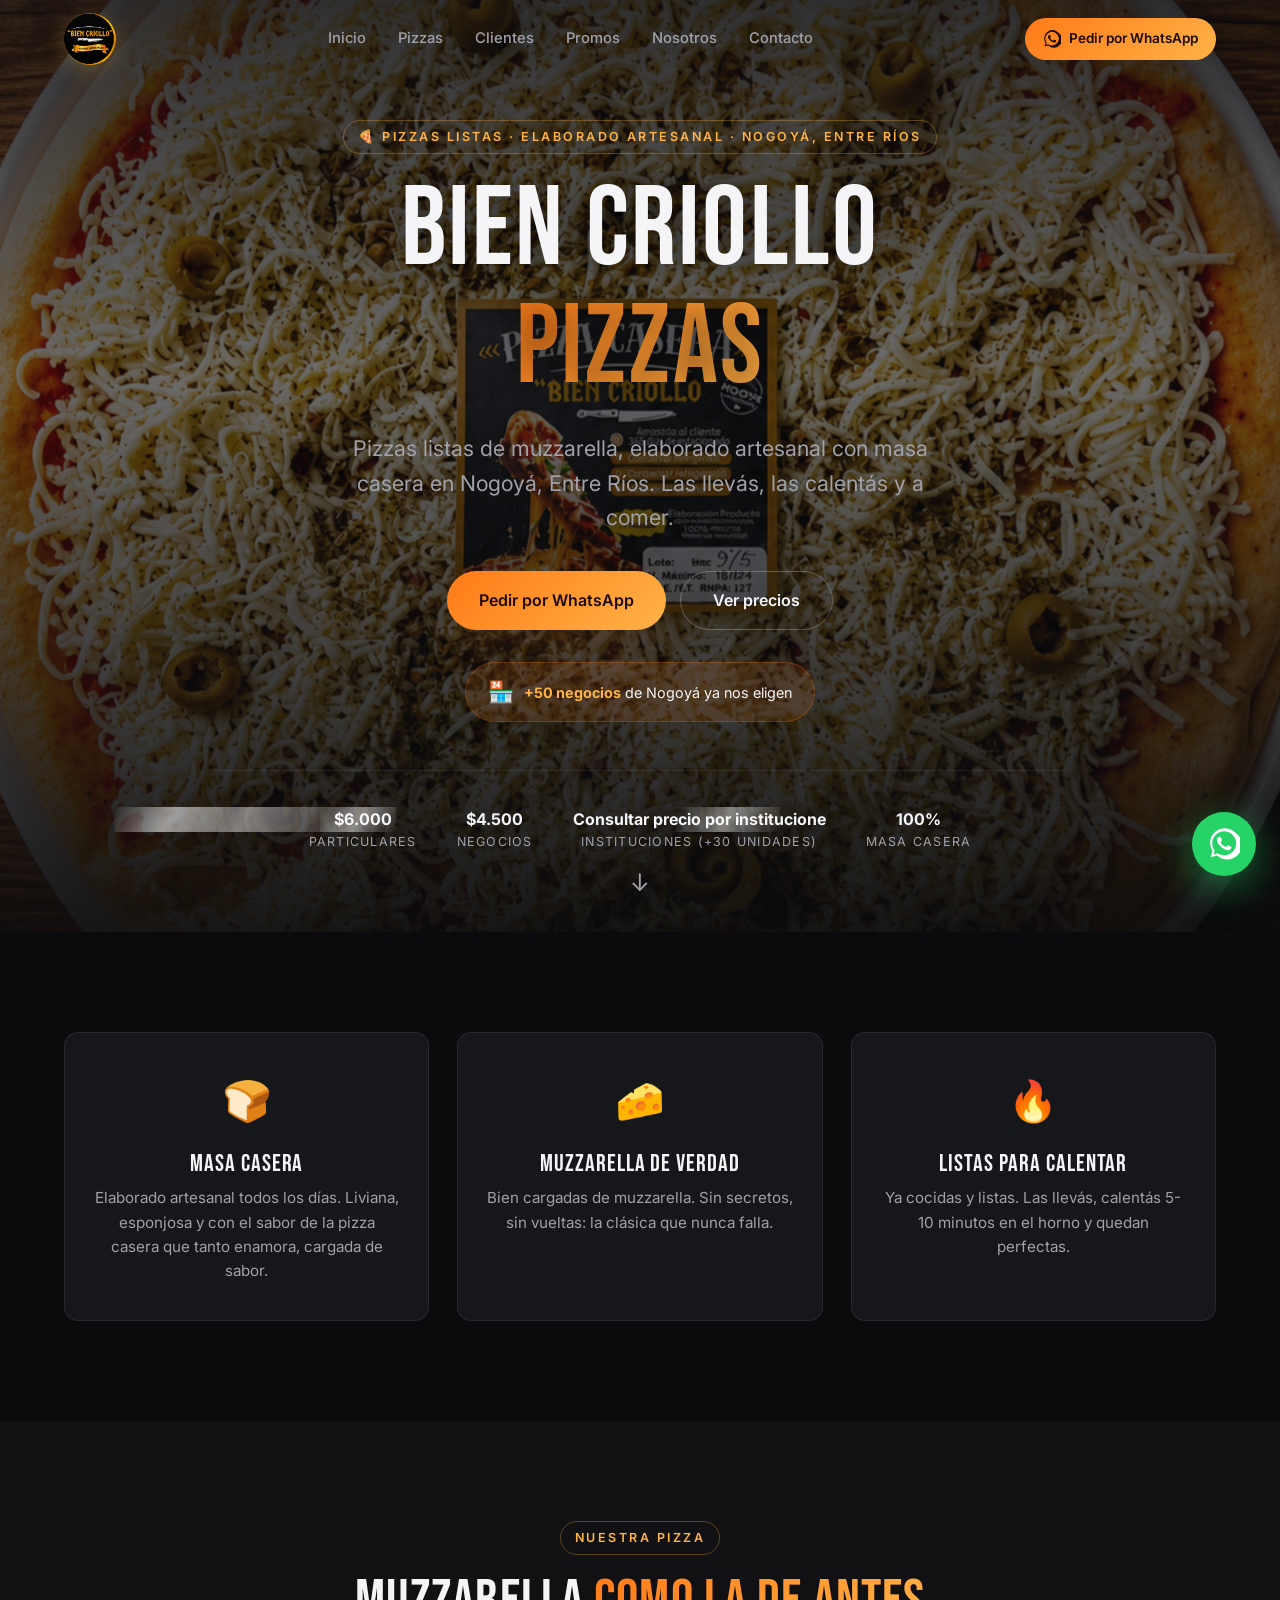
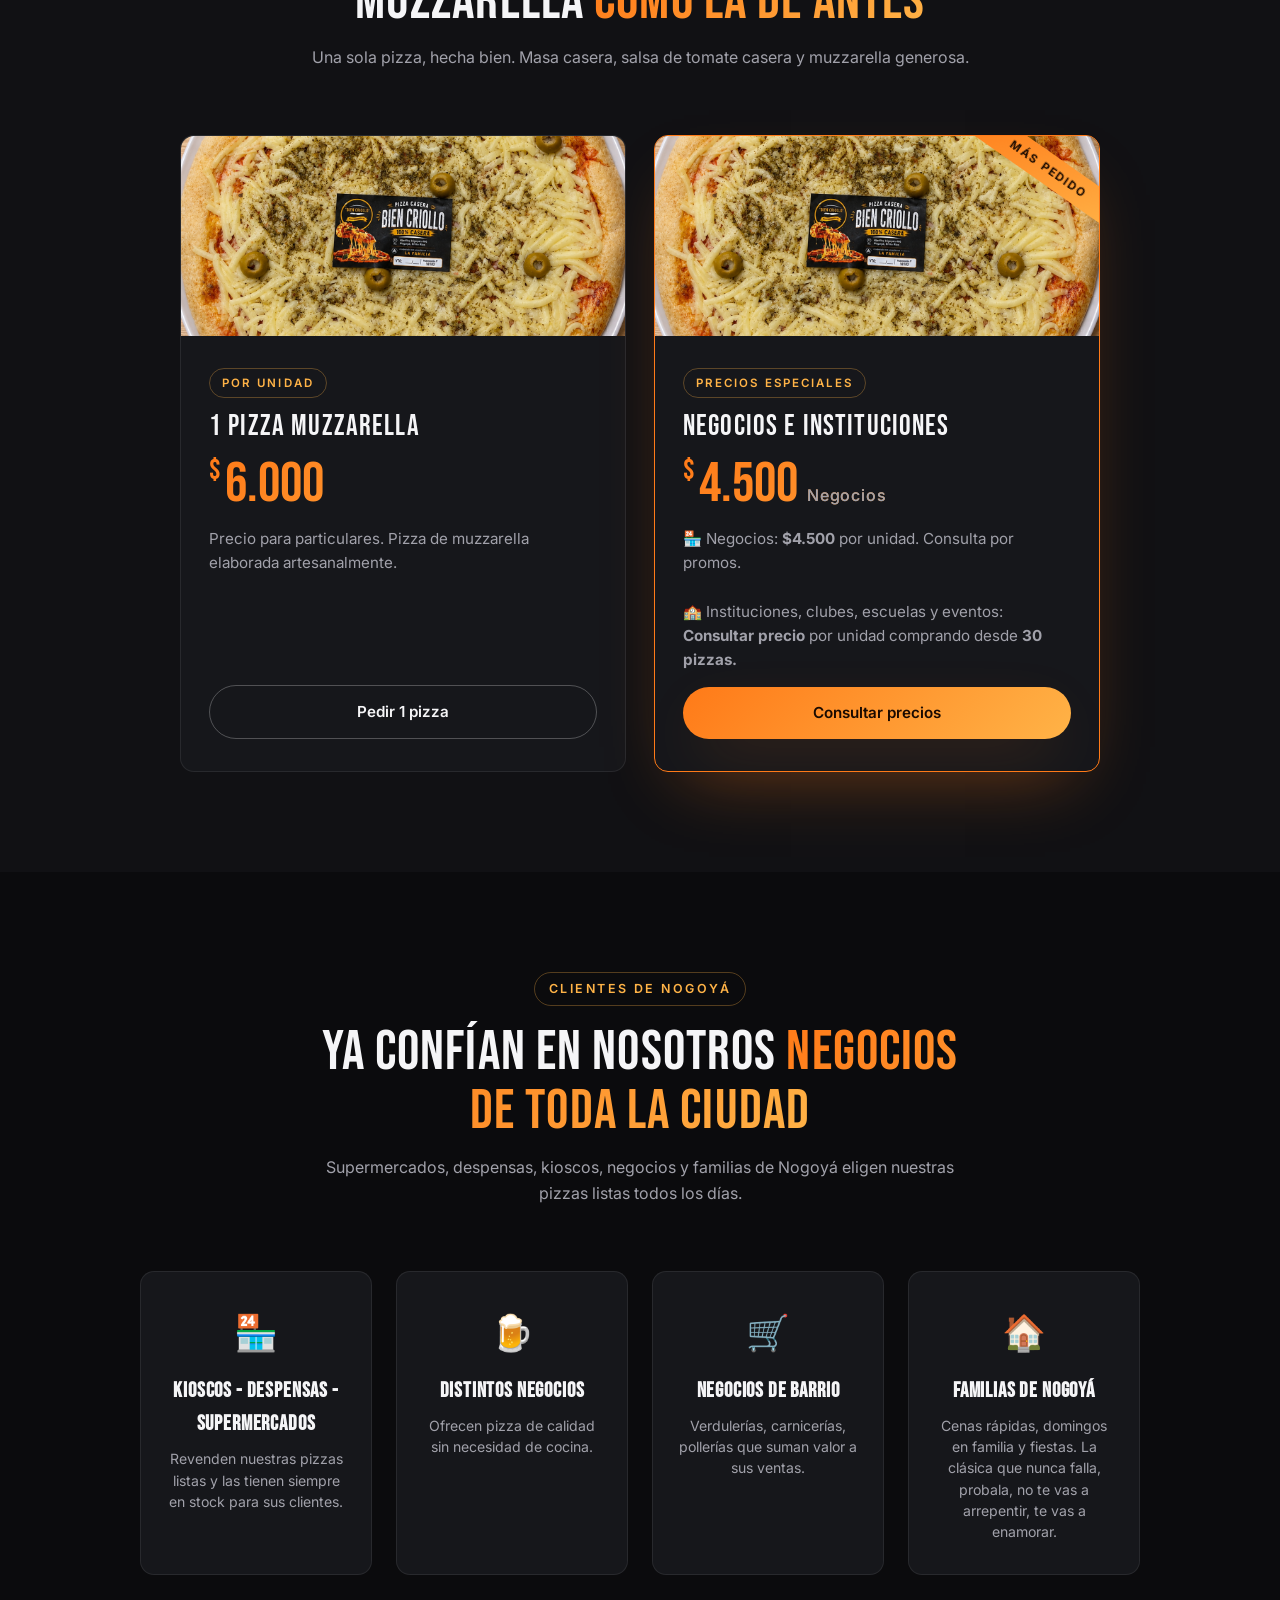
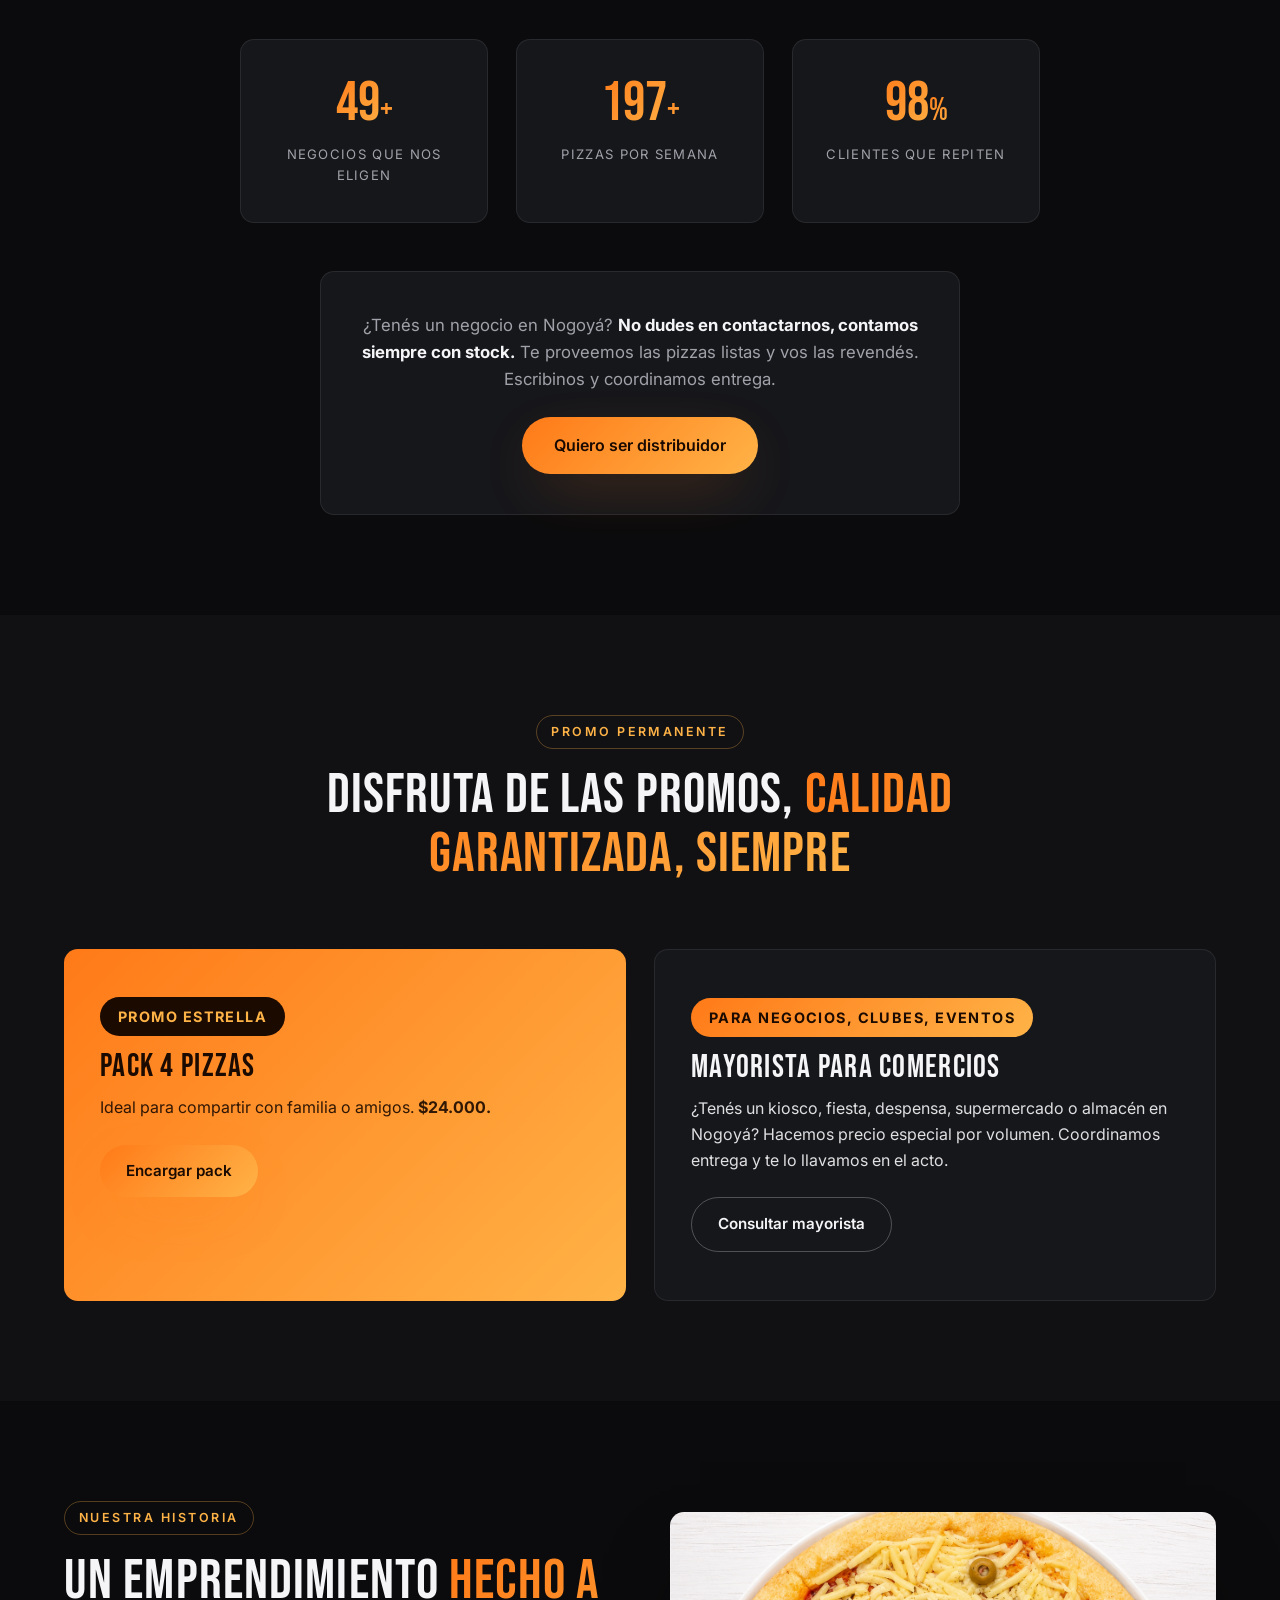
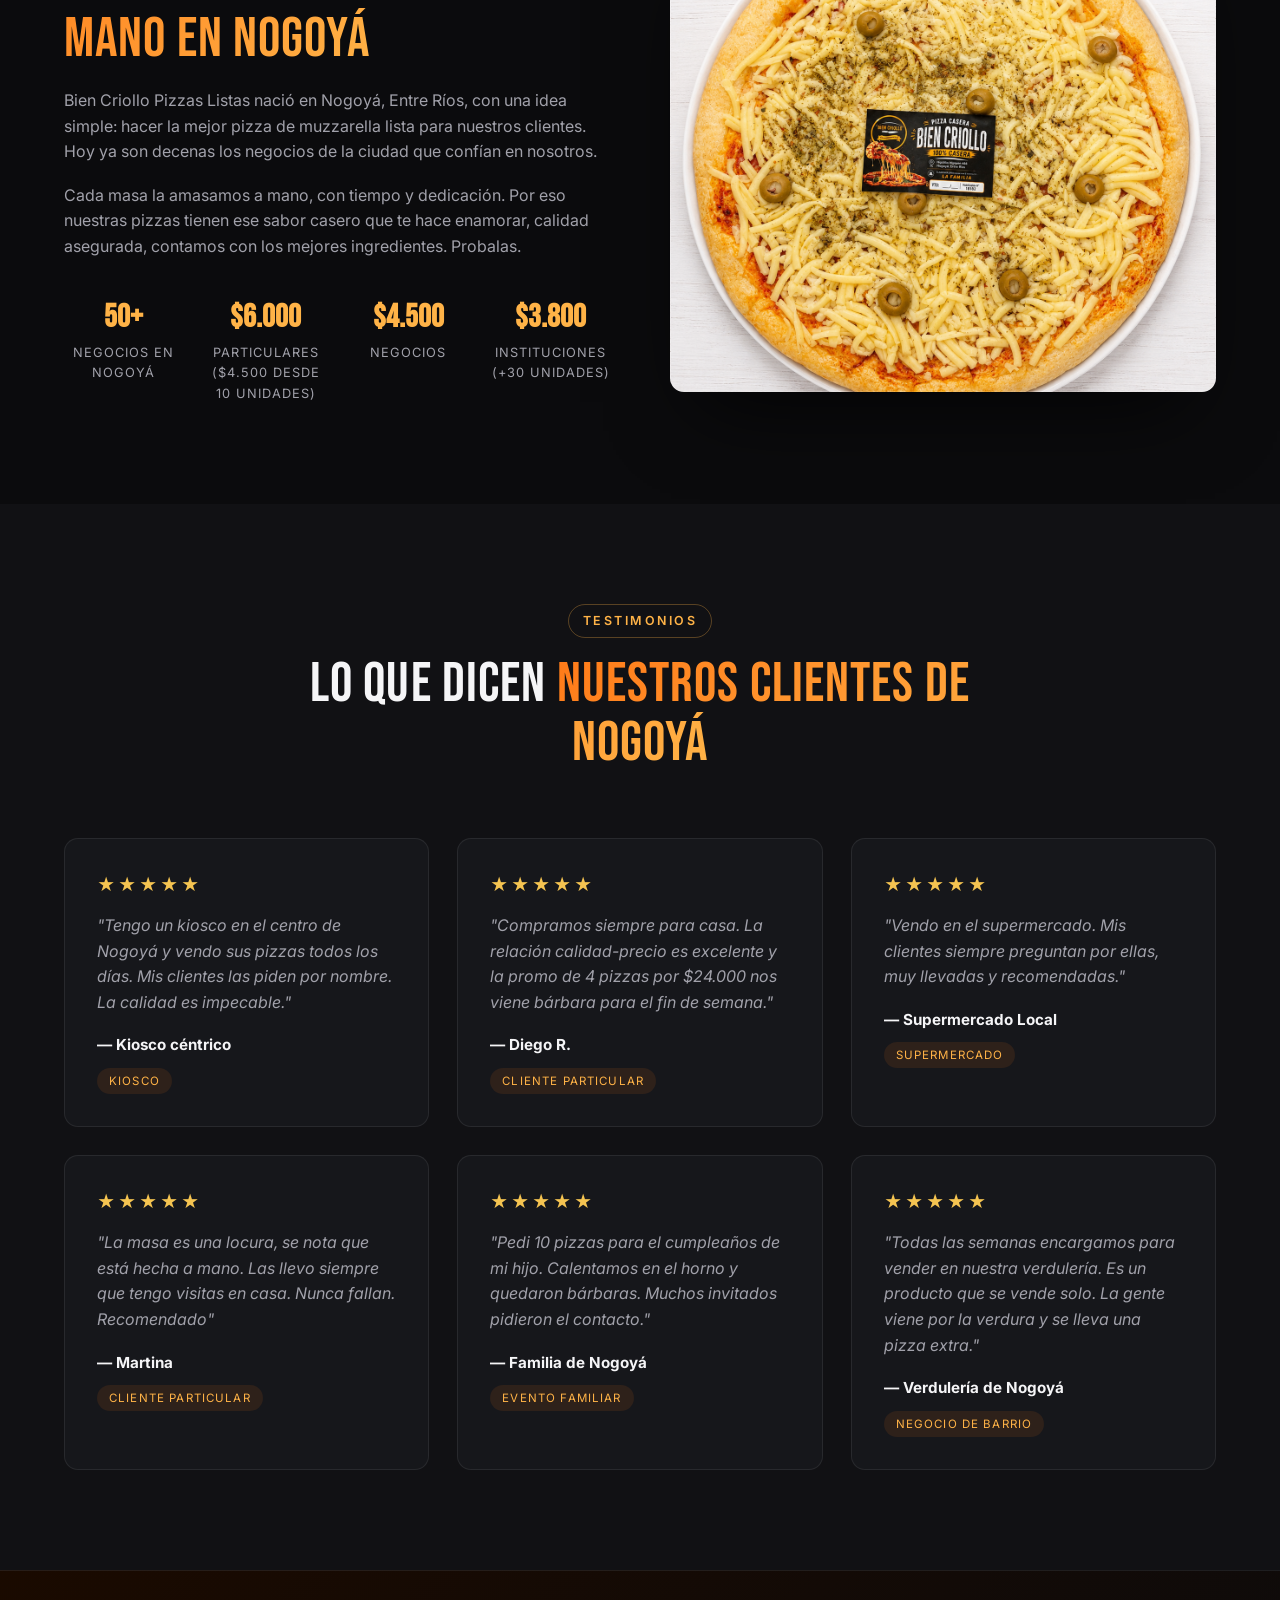
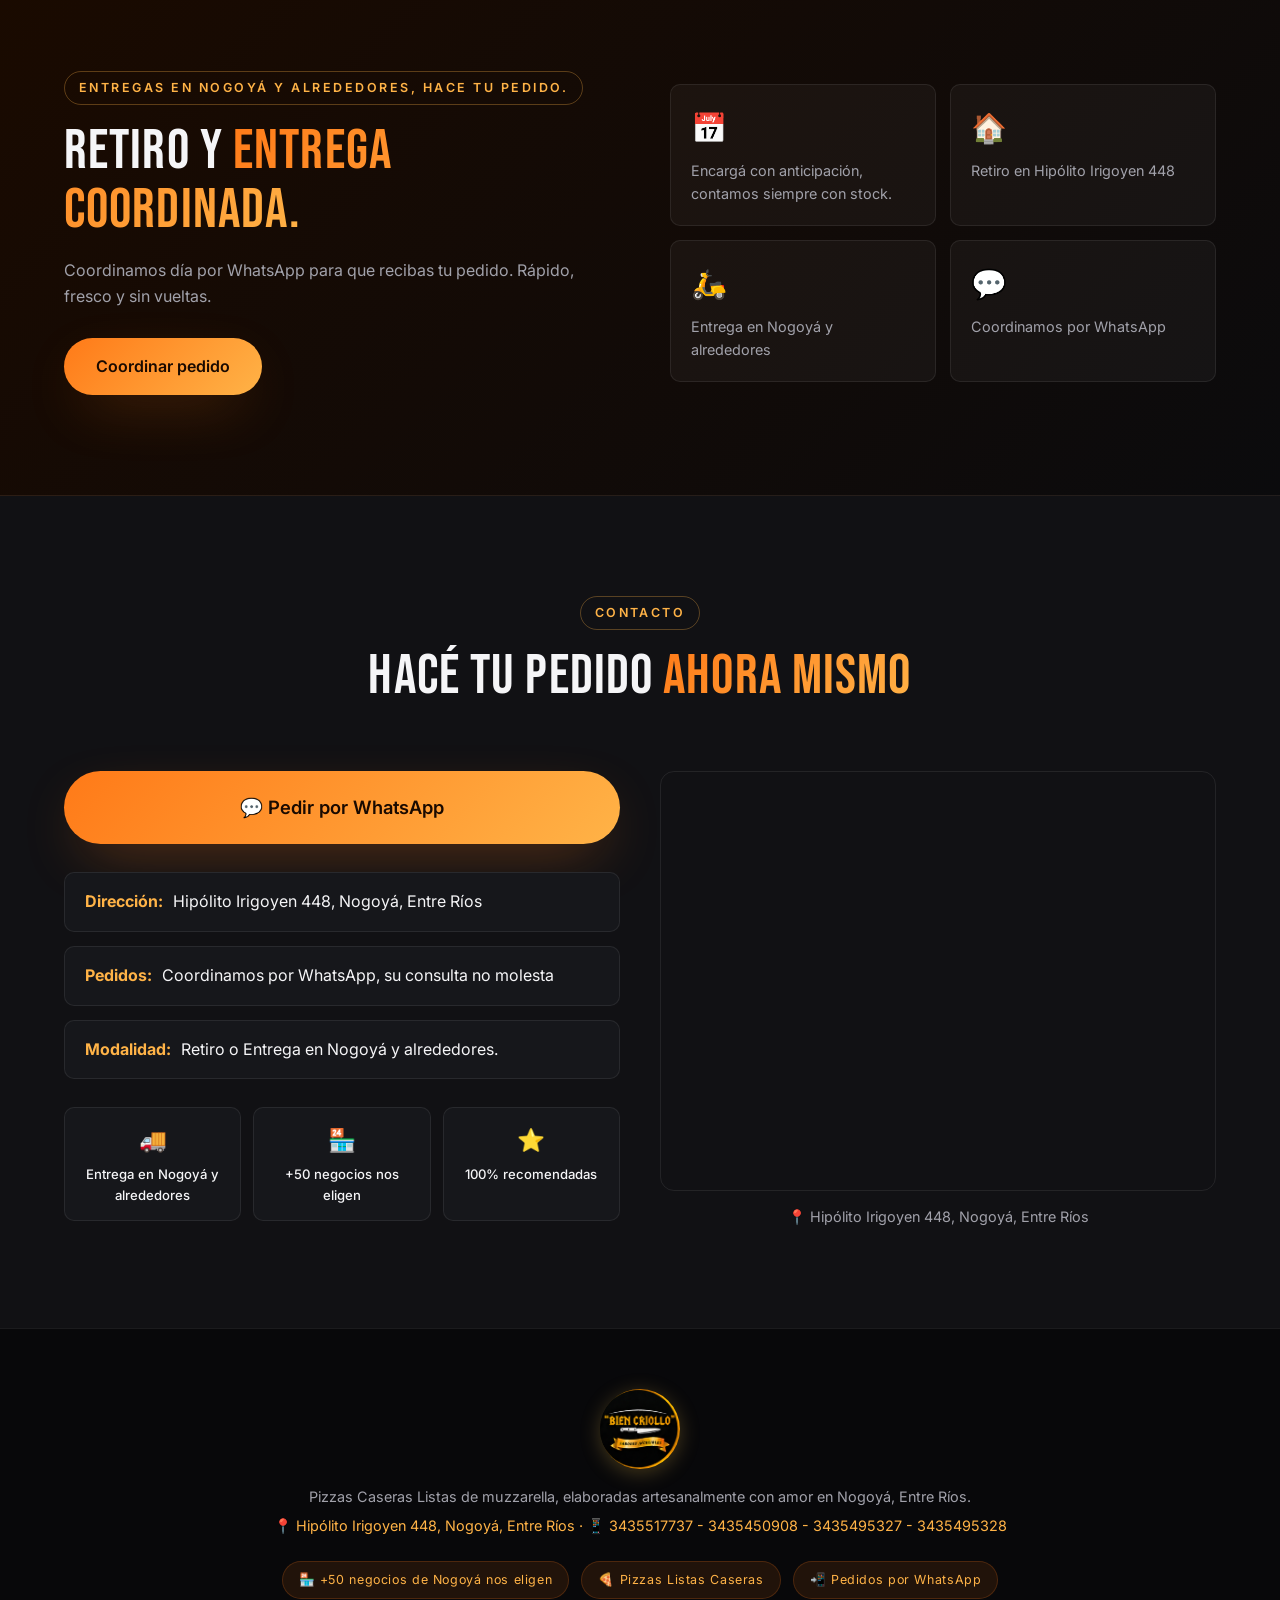
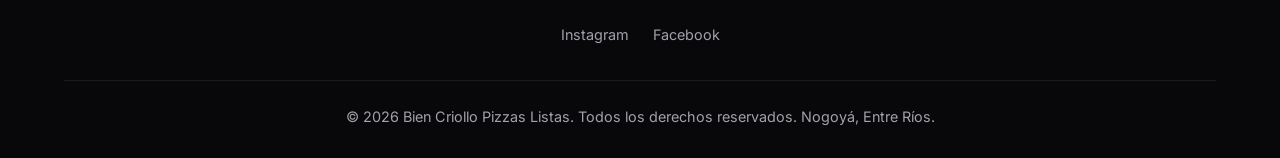
==== index.html @ 93ef0d71 "Update pricing information for institutions" ====
<!DOCTYPE html>
<html lang="es">
<head>
  <meta charset="UTF-8" />
  <meta name="viewport" content="width=device-width, initial-scale=1.0" />
  <title>Bien Criollo Pizzas — Pizzas Listas en Nogoyá, Entre Ríos · $4.500</title>
  <meta name="description" content="Pizzas Listas de muzzarella caseras en Nogoyá, Entre Ríos. $4.500 la unidad o $4.000 c/u desde varias unidades. Ya confían en nosotros decenas de negocios de la ciudad. Pedí por WhatsApp." />
  <meta property="og:title" content="Bien Criollo Pizzas — Pizzas Listas en Nogoyá, Entre Ríos" />
  <meta property="og:description" content="Pizzas Listas de muzzarella en Nogoyá. $4.500 · $4.000 c/u desde varias unidades. Ya eligen nuestros negocios de toda la ciudad." />
  <meta property="og:type" content="website" />
  <meta property="og:image" content="hero.jpg" />
  <link rel="preconnect" href="https://fonts.googleapis.com">
  <link rel="preconnect" href="https://fonts.gstatic.com" crossorigin>
  <link href="https://fonts.googleapis.com/css2?family=Bebas+Neue&family=Inter:wght@300;400;500;600;700;800&display=swap" rel="stylesheet">
  <link rel="stylesheet" href="style.css" />
</head>
<body>

  <!-- HEADER -->
  <header class="header" id="header">
    <div class="container header__inner">
      <a href="#inicio" class="logo">
        <img src="logo.png" alt="Bien Criollo Pizzas" class="logo__img" />
      </a>
      <nav class="nav" id="nav">
        <a href="#inicio">Inicio</a>
        <a href="#pizzas">Pizzas</a>
        <a href="#clientes">Clientes</a>
        <a href="#promos">Promos</a>
        <a href="#nosotros">Nosotros</a>
        <a href="#contacto">Contacto</a>
      </nav>
      <a class="btn btn--primary btn--sm header__cta" href="https://wa.me/5493435517737" target="_blank" rel="noopener">
        <svg viewBox="0 0 24 24" width="18" height="18" fill="currentColor"><path d="M20.5 3.5A11 11 0 0 0 3.4 17.2L2 22l4.9-1.3A11 11 0 1 0 20.5 3.5Zm-8.5 17a9 9 0 0 1-4.6-1.3l-.3-.2-2.9.8.8-2.8-.2-.3A9 9 0 1 1 12 20.5Zm5-6.7c-.3-.1-1.6-.8-1.8-.9s-.4-.1-.6.2-.7.9-.8 1-.3.2-.5.1a7.3 7.3 0 0 1-3.7-3.2c-.3-.5.3-.5.8-1.6a.6.6 0 0 0 0-.5l-.9-2c-.2-.5-.4-.4-.6-.4h-.5a1 1 0 0 0-.7.4 3 3 0 0 0-1 2.3 5.4 5.4 0 0 0 1.1 2.8 12 12 0 0 0 4.6 4 5 5 0 0 0 3.1.7 2.7 2.7 0 0 0 1.8-1.3 2.2 2.2 0 0 0 .2-1.3c-.1-.1-.3-.2-.5-.3Z"/></svg>
        Pedir por WhatsApp
      </a>
      <button class="burger" id="burger" aria-label="Abrir menú">
        <span></span><span></span><span></span>
      </button>
    </div>
  </header>

  <!-- HERO -->
  <section class="hero" id="inicio">
    <div class="hero__bg" style="background-image:url('hero.jpg')"></div>
    <div class="hero__overlay"></div>
    <div class="container hero__content">
      <span class="eyebrow reveal">🍕 Pizzas Listas · Elaborado artesanal · Nogoyá, Entre Ríos</span>
      <h1 class="hero__title reveal">BIEN CRIOLLO<br/><span class="accent">PIZZAS</span></h1>
      <p class="hero__sub reveal">Pizzas listas de muzzarella, elaborado artesanal con masa casera en Nogoyá, Entre Ríos. Las llevás, las calentás y a comer.</p>
      <div class="hero__cta reveal">
        <a class="btn btn--primary btn--lg" href="https://wa.me/5493435517737?text=Hola!%20Quiero%20encargar%20pizzas" target="_blank" rel="noopener">Pedir por WhatsApp</a>
        <a class="btn btn--ghost btn--lg" href="#pizzas">Ver precios</a>
      </div>
      <div class="hero__trust reveal">
        <div class="trust-badge">
          <span class="trust-badge__icon">🏪</span>
          <span><strong>+50 negocios</strong> de Nogoyá ya nos eligen</span>
        </div>
      </div>
      <div class="hero__meta reveal">
        <div><strong>$6.000</strong><span>Particulares</span></div>
        <div><strong>$4.500</strong><span>Negocios</span></div>
        <div><strong>Consultar precio por institucione</strong><span>Instituciones (+30 unidades)</span></div>
        <div><strong>100%</strong><span>Masa Casera</span></div>
      </div>
    </div>
    <a href="#beneficios" class="hero__scroll" aria-label="Scroll">↓</a>
  </section>

  <!-- BENEFICIOS -->
  <section class="section" id="beneficios">
    <div class="container">
      <div class="grid grid--3">
        <div class="card-benefit reveal">
          <div class="icon">🍞</div>
          <h3>Masa CASERA</h3>
          <p>Elaborado artesanal todos los días. Liviana, esponjosa y con el sabor de la pizza casera que tanto enamora, cargada de sabor.</p>
        </div>
        <div class="card-benefit reveal">
          <div class="icon">🧀</div>
          <h3>Muzzarella de Verdad</h3>
          <p>Bien cargadas de muzzarella. Sin secretos, sin vueltas: la clásica que nunca falla.</p>
        </div>
        <div class="card-benefit reveal">
          <div class="icon">🔥</div>
          <h3>Listas para Calentar</h3>
          <p>Ya cocidas y listas. Las llevás, calentás 5-10 minutos en el horno y quedan perfectas.</p>
        </div>
      </div>
    </div>
  </section>

  <!-- MENU / PRECIOS -->
  <section class="section section--alt" id="pizzas">
    <div class="container">
      <header class="section__head reveal">
        <span class="eyebrow">Nuestra pizza</span>
        <h2>Muzzarella <span class="accent">como la de antes</span></h2>
        <p>Una sola pizza, hecha bien. Masa casera, salsa de tomate casera y muzzarella generosa.</p>
      </header>
      <div class="pricing">
        <article class="price-card reveal">
          <div class="price-card__img" style="background-image:url('pizza.png')"></div>
          <div class="price-card__body">
            <span class="price-card__tag">Por unidad</span>
            <h3>1 Pizza Muzzarella</h3>
            <div class="price-card__amount"><span class="currency">$</span>6.000</div>
            <p>Precio para particulares. Pizza de muzzarella elaborada artesanalmente.</p>
            <a class="btn btn--ghost btn--block" href="https://wa.me/5493435517737?text=Hola!%20Quiero%20encargar%201%20pizza%20muzzarella" target="_blank" rel="noopener">Pedir 1 pizza</a>
          </div>
        </article>
        <article class="price-card price-card--featured reveal">
          <div class="price-card__ribbon">MÁS PEDIDO</div>
          <div class="price-card__img" style="background-image:url('pizza.png')"></div>
          <div class="price-card__body">
            <span class="price-card__tag">PRECIOS ESPECIALES</span>

<h3>Negocios e Instituciones</h3>

<div class="price-card__amount">
    <span class="currency">$</span>4.500
    <small>Negocios</small>
   
</div>

<p>
🏪 Negocios: <strong>$4.500</strong> por unidad. Consulta por promos.<br><br>
🏫 Instituciones, clubes, escuelas y eventos:
<strong>Consultar precio</strong> por unidad comprando desde
<strong>30 pizzas.</strong>
</p>

<a class="btn btn--primary btn--block"
href="https://wa.me/5493435517737?text=Hola!%20Quiero%20consultar%20por%20precios%20para%20negocios%20o%20instituciones"
target="_blank">
Consultar precios
</a>
  </section>

  <!-- CLIENTES / NEGOCIOS DE NOGOYÁ -->
  <section class="section" id="clientes">
    <div class="container">
      <header class="section__head reveal">
        <span class="eyebrow">Clientes de Nogoyá</span>
        <h2>Ya confían en nosotros <span class="accent">negocios de toda la ciudad</span></h2>
        <p>Supermercados, despensas, kioscos, negocios y familias de Nogoyá eligen nuestras pizzas listas todos los días.</p>
      </header>
      <div class="clients-grid reveal">
        <div class="client-card">
          <div class="client-card__icon">🏪</div>
          <h4>Kioscos - Despensas - Supermercados</h4>
          <p>Revenden nuestras pizzas listas y las tienen siempre en stock para sus clientes.</p>
        </div>
        <div class="client-card">
          <div class="client-card__icon">🍺</div>
          <h4>Distintos Negocios</h4>
          <p>Ofrecen pizza de calidad sin necesidad de cocina.</p>
        </div>
        <div class="client-card">
          <div class="client-card__icon">🛒</div>
          <h4>Negocios de Barrio</h4>
          <p>Verdulerías, carnicerías, pollerías que suman valor a sus ventas.</p>
        </div>
        <div class="client-card">
          <div class="client-card__icon">🏠</div>
          <h4>Familias de Nogoyá</h4>
          <p>Cenas rápidas, domingos en familia y fiestas. La clásica que nunca falla, probala, no te vas a arrepentir, te vas a enamorar.</p>
        </div>
      </div>
      <div class="clients-counter reveal">
        <div class="counter-item">
          <span class="counter" data-target="50">0</span><span class="counter__suffix">+</span>
          <span class="counter__label">Negocios que nos eligen</span>
        </div>
        <div class="counter-item">
          <span class="counter" data-target="200">0</span><span class="counter__suffix">+</span>
          <span class="counter__label">Pizzas por semana</span>
        </div>
        <div class="counter-item">
          <span class="counter" data-target="100">0</span><span class="counter__suffix">%</span>
          <span class="counter__label">Clientes que repiten</span>
        </div>
      </div>
      <div class="clients-cta reveal">
        <p>¿Tenés un negocio en Nogoyá? <strong>No dudes en contactarnos, contamos siempre con stock.</strong> Te proveemos las pizzas listas y vos las revendés. Escribinos y coordinamos entrega.</p>
        <a class="btn btn--primary btn--lg" href="https://wa.me/5493435517737?text=Hola!%20Tengo%20un%20negocio%20en%20Nogoyá%20y%20quiero%20revender%20sus%20pizzas" target="_blank" rel="noopener">Quiero ser distribuidor</a>
      </div>
    </div>
  </section>

  <!-- PROMOS -->
  <section class="section section--alt" id="promos">
    <div class="container">
      <header class="section__head reveal">
        <span class="eyebrow">Promo permanente</span>
        <h2>Disfruta de las promos, <span class="accent">calidad garantizada, siempre</span></h2>
      </header>
      <div class="grid grid--2">
        <div class="promo reveal">
          <div class="promo__badge">PROMO ESTRELLA</div>
          <h3>Pack 4 Pizzas</h3>
          <p>
          Ideal para compartir con familia o amigos.
          <strong>$24.000.</strong>
          </p>
          <a class="btn btn--primary" href="https://wa.me/5493435517737?text=Hola!%20Quiero%20el%20pack%20de%204%20pizzas" target="_blank" rel="noopener">Encargar pack</a>
        </div>
        <div class="promo promo--dark reveal">
          <div class="promo__badge promo__badge--alt">PARA NEGOCIOS, CLUBES, EVENTOS</div>
          <h3>Mayorista para comercios</h3>
          <p>¿Tenés un kiosco, fiesta, despensa, supermercado o almacén en Nogoyá? Hacemos precio especial por volumen. Coordinamos entrega y te lo llavamos en el acto.</p>
          <a class="btn btn--ghost" href="https://wa.me/5493435517737?text=Hola!%20Tengo%20un%20comercio%20y%20quiero%20precio%20mayorista" target="_blank" rel="noopener">Consultar mayorista</a>
        </div>
      </div>
    </div>
  </section>

  <!-- NOSOTROS -->
  <section class="section" id="nosotros">
    <div class="container nosotros">
      <div class="reveal">
        <span class="eyebrow">Nuestra historia</span>
        <h2>Un emprendimiento <span class="accent">hecho a mano en Nogoyá</span></h2>
        <p>Bien Criollo Pizzas Listas nació en Nogoyá, Entre Ríos, con una idea simple: hacer la mejor pizza de muzzarella lista para nuestros clientes. Hoy ya son decenas los negocios de la ciudad que confían en nosotros.</p>
        <p>Cada masa la amasamos a mano, con tiempo y dedicación. Por eso nuestras pizzas tienen ese sabor casero que te hace enamorar, calidad asegurada, contamos con los mejores ingredientes. Probalas.</p>
        <div class="stats">
          <div>
    <strong>50+</strong>
    <span>Negocios en Nogoyá</span>
</div>

<div>
    <strong>$6.000</strong>
    <span>Particulares ($4.500 desde 10 unidades)</span>
</div>

<div>
    <strong>$4.500</strong>
    <span>Negocios</span>
</div>

<div>
    <strong>$3.800</strong>
    <span>Instituciones (+30 unidades)</span>
</div>
        </div>
      </div>
      <div class="nosotros__img reveal" style="background-image:url('pizza2.png')"></div>
    </div>
  </section>

  <!-- TESTIMONIOS -->
  <section class="section section--alt" id="testimonios">
    <div class="container">
      <header class="section__head reveal">
        <span class="eyebrow">Testimonios</span>
        <h2>Lo que dicen <span class="accent">nuestros clientes de Nogoyá</span></h2>
      </header>
      <div class="grid grid--3">
        <div class="testimonial reveal">
          <div class="stars">★★★★★</div>
          <p>"Tengo un kiosco en el centro de Nogoyá y vendo sus pizzas todos los días. Mis clientes las piden por nombre. La calidad es impecable."</p>
          <strong>— Kiosco céntrico</strong>
          <span class="testimonial__tag">Kiosco</span>
        </div>
        <div class="testimonial reveal">
          <div class="stars">★★★★★</div>
          <p>"Compramos siempre para casa. La relación calidad-precio es excelente y la promo de 4 pizzas por $24.000 nos viene bárbara para el fin de semana."</p>
          <strong>— Diego R.</strong>
          <span class="testimonial__tag">Cliente particular</span>
        </div>
        <div class="testimonial reveal">
          <div class="stars">★★★★★</div>
          <p>"Vendo en el supermercado. Mis clientes siempre preguntan por ellas, muy llevadas y recomendadas."</p>
          <strong>— Supermercado Local</strong>
          <span class="testimonial__tag">Supermercado</span>
        </div>
        <div class="testimonial reveal">
          <div class="stars">★★★★★</div>
          <p>"La masa es una locura, se nota que está hecha a mano. Las llevo siempre que tengo visitas en casa. Nunca fallan. Recomendado"</p>
          <strong>— Martina</strong>
          <span class="testimonial__tag">Cliente particular</span>
        </div>
        <div class="testimonial reveal">
          <div class="stars">★★★★★</div>
          <p>"Pedi 10 pizzas para el cumpleaños de mi hijo. Calentamos en el horno y quedaron bárbaras. Muchos invitados pidieron el contacto."</p>
          <strong>— Familia de Nogoyá</strong>
          <span class="testimonial__tag">Evento familiar</span>
        </div>
        <div class="testimonial reveal">
          <div class="stars">★★★★★</div>
          <p>"Todas las semanas encargamos para vender en nuestra verdulería. Es un producto que se vende solo. La gente viene por la verdura y se lleva una pizza extra."</p>
          <strong>— Verdulería de Nogoyá</strong>
          <span class="testimonial__tag">Negocio de barrio</span>
        </div>
      </div>
    </div>
  </section>

  <!-- ENTREGAS -->
  <section class="delivery">
    <div class="container delivery__inner reveal">
      <div>
        <span class="eyebrow">Entregas en Nogoyá y alrededores, hace tu pedido.</span>
        <h2>Retiro y <span class="accent">entrega coordinada.</span></h2>
        <p>Coordinamos día por WhatsApp para que recibas tu pedido. Rápido, fresco y sin vueltas.</p>
        <a class="btn btn--primary btn--lg" href="https://wa.me/5493435517737?text=Hola!%20Quiero%20coordinar%20un%20pedido%20en%20Nogoyá" target="_blank" rel="noopener">Coordinar pedido</a>
      </div>
      <div class="delivery__features">
        <div><strong>📅</strong><span>Encargá con anticipación, contamos siempre con stock.</span></div>
        <div><strong>🏠</strong><span>Retiro en Hipólito Irigoyen 448</span></div>
        <div><strong>🛵</strong><span>Entrega en Nogoyá y alrededores</span></div>
        <div><strong>💬</strong><span>Coordinamos por WhatsApp</span></div>
      </div>
    </div>
  </section>

  <!-- CONTACTO + MAPA -->
  <section class="section section--alt" id="contacto">
    <div class="container">
      <header class="section__head reveal">
        <span class="eyebrow">Contacto</span>
        <h2>Hacé tu pedido <span class="accent">ahora mismo</span></h2>
      </header>
      <div class="contact">
        <div class="reveal">
          <a class="btn btn--primary btn--xl btn--block" href="https://wa.me/5493435517737" target="_blank" rel="noopener">
            💬 Pedir por WhatsApp
          </a>
          <ul class="contact__list">
            <li><strong>Dirección:</strong> Hipólito Irigoyen 448, Nogoyá, Entre Ríos</li>
            <li><strong>Pedidos:</strong> Coordinamos por WhatsApp, su consulta no molesta</li>
            <li><strong>Modalidad:</strong> Retiro o Entrega en Nogoyá y alrededores.</li>
          </ul>
          <div class="contact__badge-box reveal">
            <div class="mini-badge"><span>🚚</span> Entrega en Nogoyá y alrededores</div>
            <div class="mini-badge"><span>🏪</span> +50 negocios nos eligen</div>
            <div class="mini-badge"><span>⭐</span> 100% recomendadas</div>
          </div>
        </div>
        <div class="reveal">
          <div class="map">
            <iframe
              src="https://www.google.com/maps?q=Hip%C3%B3lito+Irigoyen+448,+Nogoy%C3%A1,+Entre+R%C3%ADos,+Argentina&output=embed"
              width="100%"
              height="100%"
              style="border:0;"
              allowfullscreen=""
              loading="lazy"
              referrerpolicy="no-referrer-when-downgrade"
              title="Ubicación Bien Criollo Pizzas - Hipólito Irigoyen 448, Nogoyá, Entre Ríos"
            ></iframe>
          </div>
          <p class="map__caption">📍 Hipólito Irigoyen 448, Nogoyá, Entre Ríos</p>
        </div>
      </div>
    </div>
  </section>

  <!-- FOOTER -->
  <footer class="footer">
    <div class="container footer__inner">
      <div>
        <div class="logo"><img src="logo.png" alt="Bien Criollo Pizzas" class="logo__img logo__img--lg" /></div>
        <p>Pizzas Caseras Listas de muzzarella, elaboradas artesanalmente con amor en Nogoyá, Entre Ríos.</p>
        <p class="footer__address">📍 Hipólito Irigoyen 448, Nogoyá, Entre Ríos · 📱 3435517737 - 3435450908 - 3435495327 - 3435495328</p>
      </div>
      <div class="footer__badges">
        <span class="footer__badge">🏪 +50 negocios de Nogoyá nos eligen</span>
        <span class="footer__badge">🍕 Pizzas Listas Caseras</span>
        <span class="footer__badge">📲 Pedidos por WhatsApp</span>
      </div>
      <div class="footer__social">
    <a href="https://www.instagram.com/biencriollo_ngy/" target="_blank" rel="noopener" aria-label="Instagram">
        Instagram
    </a>

    <a href="https://www.facebook.com/diego.barreto.1656854" target="_blank" rel="noopener" aria-label="Facebook">
        Facebook
    </a>
</div>
      <p class="footer__copy">© <span id="year"></span> Bien Criollo Pizzas Listas. Todos los derechos reservados. Nogoyá, Entre Ríos.</p>
    </div>
  </footer>

  <!-- WHATSAPP FLOATING -->
  <a class="wa-float" href="https://wa.me/5493435517737" target="_blank" rel="noopener" aria-label="WhatsApp">
    <svg viewBox="0 0 24 24" width="32" height="32" fill="currentColor"><path d="M20.5 3.5A11 11 0 0 0 3.4 17.2L2 22l4.9-1.3A11 11 0 1 0 20.5 3.5Zm-8.5 17a9 9 0 0 1-4.6-1.3l-.3-.2-2.9.8.8-2.8-.2-.3A9 9 0 1 1 12 20.5Zm5-6.7c-.3-.1-1.6-.8-1.8-.9s-.4-.1-.6.2-.7.9-.8 1-.3.2-.5.1a7.3 7.3 0 0 1-3.7-3.2c-.3-.5.3-.5.8-1.6a.6.6 0 0 0 0-.5l-.9-2c-.2-.5-.4-.4-.6-.4h-.5a1 1 0 0 0-.7.4 3 3 0 0 0-1 2.3 5.4 5.4 0 0 0 1.1 2.8 12 12 0 0 0 4.6 4 5 5 0 0 0 3.1.7 2.7 2.7 0 0 0 1.8-1.3 2.2 2.2 0 0 0 .2-1.3c-.1-.1-.3-.2-.5-.3Z"/></svg>
  </a>

  <script src="script.js"></script>
</body>
</html>
---- style.css ----
/* ====== TOKENS ====== */
:root{
  --bg:#0b0b0d;
  --bg-2:#111114;
  --bg-3:#16171b;
  --surface:#1c1d22;
  --border:rgba(255,255,255,.08);
  --text:#f5f5f7;
  --muted:#a1a1aa;
  --primary:#ff7a18;
  --primary-2:#ffb347;
  --gold:#f5c451;
  --gradient:linear-gradient(135deg,#ff7a18 0%,#ffb347 100%);
  --shadow:0 20px 60px -20px rgba(255,122,24,.45);
  --radius:14px;
  --container:1200px;
}
*{box-sizing:border-box;margin:0;padding:0}
html{scroll-behavior:smooth}
body{
  font-family:'Inter',system-ui,sans-serif;
  background:var(--bg);
  color:var(--text);
  line-height:1.6;
  -webkit-font-smoothing:antialiased;
  overflow-x:hidden;
}
img{max-width:100%;display:block}
a{color:inherit;text-decoration:none}

.container{width:100%;max-width:var(--container);margin:0 auto;padding:0 24px}
h1,h2,h3{font-family:'Bebas Neue',sans-serif;font-weight:400;letter-spacing:.02em;line-height:1.05}
h2{font-size:clamp(2rem,5vw,3.5rem)}
h3{font-size:1.5rem;letter-spacing:.04em}
.accent{background:var(--gradient);-webkit-background-clip:text;background-clip:text;color:transparent}
.eyebrow{
  display:inline-block;
  font-size:.78rem;font-weight:600;letter-spacing:.2em;text-transform:uppercase;
  color:var(--primary-2);
  padding:6px 14px;border:1px solid rgba(255,179,71,.3);border-radius:999px;
  margin-bottom:18px;
}

/* ====== BUTTONS ====== */
.btn{
  display:inline-flex;align-items:center;justify-content:center;gap:8px;
  padding:14px 26px;border-radius:999px;font-weight:600;font-size:.95rem;
  transition:transform .25s ease,box-shadow .25s ease,background .25s;
  cursor:pointer;border:none;white-space:nowrap;
}
.btn--primary{background:var(--gradient);color:#1a0a00;box-shadow:var(--shadow)}
.btn--primary:hover{transform:translateY(-2px);box-shadow:0 25px 70px -15px rgba(255,122,24,.7)}
.btn--ghost{background:transparent;color:var(--text);border:1.5px solid rgba(255,255,255,.25)}
.btn--ghost:hover{background:rgba(255,255,255,.08);border-color:var(--primary-2)}
.btn--sm{padding:10px 18px;font-size:.85rem}
.btn--lg{padding:16px 32px;font-size:1rem}
.btn--xl{padding:22px 36px;font-size:1.15rem}
.btn--block{width:100%}

/* ====== HEADER ====== */
.header{
  position:fixed;top:0;left:0;right:0;z-index:50;
  transition:background .3s,backdrop-filter .3s,border-color .3s;
  border-bottom:1px solid transparent;
}
.header.scrolled{
  background:rgba(11,11,13,.85);
  backdrop-filter:blur(14px);
  border-bottom-color:var(--border);
}
.header__inner{display:flex;align-items:center;justify-content:space-between;height:78px;gap:24px}
.logo{display:flex;align-items:center;gap:10px;font-family:'Bebas Neue',sans-serif;font-size:1.4rem;letter-spacing:.06em}
.logo__mark{font-size:1.6rem}
.logo__text{display:flex;flex-direction:column;line-height:1}
.logo__text small{font-size:.55rem;letter-spacing:.4em;color:var(--primary-2);margin-top:2px}
.nav{display:flex;gap:32px}
.nav a{font-size:.92rem;color:var(--muted);font-weight:500;transition:color .2s;position:relative}
.nav a:hover{color:var(--text)}
.nav a::after{content:"";position:absolute;left:0;bottom:-6px;width:0;height:2px;background:var(--gradient);transition:width .25s}
.nav a:hover::after{width:100%}
.burger{display:none;background:none;border:none;cursor:pointer;flex-direction:column;gap:5px;padding:8px}
.burger span{width:24px;height:2px;background:var(--text);transition:.3s;border-radius:2px}
.burger.open span:nth-child(1){transform:translateY(7px) rotate(45deg)}
.burger.open span:nth-child(2){opacity:0}
.burger.open span:nth-child(3){transform:translateY(-7px) rotate(-45deg)}

/* ====== HERO ====== */
.hero{position:relative;min-height:100vh;display:flex;align-items:center;overflow:hidden}
.hero__bg{
    position:absolute;
    inset:0;

    background-size:cover;
    background-position:center;

    transform:translateY(0) scale(1.12);

    will-change:transform;

    transition:transform .08s linear;

    animation:zoom 18s ease-in-out infinite alternate;
}
@keyframes zoom{to{transform:scale(1.2)}}
.hero__title{

    animation:heroTitle .9s ease forwards;

}

@keyframes heroTitle{

    from{

        opacity:0;

        transform:translateY(35px);

    }

    to{

        opacity:1;

        transform:translateY(0);

    }

}
.hero__overlay{position:absolute;inset:0;background:linear-gradient(180deg,rgba(11,11,13,.85) 0%,rgba(11,11,13,.6) 40%,rgba(11,11,13,.95) 100%)}
.hero__content{position:relative;z-index:2;padding:120px 24px 80px;text-align:center;max-width:900px}
.hero__title{font-size:clamp(3.5rem,10vw,7rem);margin-bottom:24px;text-shadow:0 4px 30px rgba(0,0,0,.5)}
.hero__sub{font-size:clamp(1.05rem,2vw,1.35rem);color:var(--muted);max-width:620px;margin:0 auto 36px}
.hero__cta{display:flex;gap:14px;justify-content:center;flex-wrap:wrap;margin-bottom:32px}
.hero__trust{margin-bottom:48px}
.hero__meta{display:flex;gap:40px;justify-content:center;flex-wrap:wrap;padding-top:36px;border-top:1px solid var(--border)}
.hero__meta div{display:flex;flex-direction:column}
.hero__meta strong{

    position:relative;

}

.hero__meta strong::after{

    content:"";

    position:absolute;

    inset:0;

    background:linear-gradient(
        120deg,
        transparent,
        rgba(255,255,255,.45),
        transparent
    );

    transform:translateX(-180%);

    animation:shine 5s infinite;

}

@keyframes shine{

    100%{

        transform:translateX(180%);

    }

}
.hero__meta span{font-size:.78rem;color:var(--muted);letter-spacing:.1em;text-transform:uppercase}
.hero__scroll{position:absolute;bottom:30px;left:50%;transform:translateX(-50%);z-index:2;font-size:1.5rem;color:var(--muted);animation:bounce 2s infinite}
@keyframes bounce{0%,100%{transform:translate(-50%,0)}50%{transform:translate(-50%,10px)}}

/* Trust badge hero */
.trust-badge{
  display:inline-flex;align-items:center;gap:10px;
  background:rgba(255,122,24,.12);border:1px solid rgba(255,122,24,.25);
  padding:12px 22px;border-radius:999px;
  font-size:.9rem;color:var(--text);
}
.trust-badge__icon{font-size:1.3rem}
.trust-badge strong{color:var(--primary-2)}

/* ====== SECTIONS ====== */
.section{padding:100px 0;position:relative}
.section--alt{background:var(--bg-2)}
.section__head{text-align:center;max-width:680px;margin:0 auto 64px}
.section__head p{color:var(--muted);margin-top:14px}

.grid{display:grid;gap:28px}
.grid--2{grid-template-columns:repeat(2,1fr)}
.grid--3{grid-template-columns:repeat(3,1fr)}
.grid--4{grid-template-columns:repeat(4,1fr)}

/* ====== BENEFITS ====== */
.card-benefit{
  background:var(--bg-3);border:1px solid var(--border);border-radius:var(--radius);
  padding:36px 28px;text-align:center;transition:transform .3s,border-color .3s,background .3s;
}
.card-benefit:hover{transform:translateY(-6px);border-color:rgba(255,122,24,.4);background:var(--surface)}
.card-benefit .icon{font-size:2.5rem;margin-bottom:18px;display:inline-block}
.card-benefit h3{margin-bottom:10px}
.card-benefit p{color:var(--muted);font-size:.95rem}

/* ====== PIZZAS ====== */
.card-pizza{
  background:var(--bg-3);border:1px solid var(--border);border-radius:var(--radius);
  overflow:hidden;transition:transform .35s,border-color .3s,box-shadow .3s;
  display:flex;flex-direction:column;
}
.card-pizza:hover{transform:translateY(-8px);border-color:rgba(255,122,24,.5);box-shadow:0 30px 60px -30px rgba(0,0,0,.8)}
.card-pizza__img{height:220px;background-size:cover;background-position:center;transition:transform .6s}
.card-pizza:hover .card-pizza__img{transform:scale(1.08)}
.card-pizza__body{padding:22px;display:flex;flex-direction:column;gap:14px;flex:1}
.card-pizza__head{display:flex;justify-content:space-between;align-items:baseline;gap:10px}
.card-pizza__head h3{font-size:1.5rem}
.price{font-family:'Bebas Neue',sans-serif;font-size:1.4rem;color:var(--primary-2)}
.card-pizza__body p{color:var(--muted);font-size:.9rem;flex:1}

/* ====== PROMOS ====== */
.promo{
  position:relative;border-radius:var(--radius);padding:48px 36px;
  background:var(--gradient);color:#1a0a00;overflow:hidden;
  transition:transform .3s;
}
.promo:hover{transform:translateY(-4px)}
.promo--dark{background:var(--bg-3);color:var(--text);border:1px solid var(--border)}
.promo h3{font-size:2rem;margin:14px 0 12px}
.promo p{margin-bottom:24px;opacity:.9}
.promo__badge{
  display:inline-block;background:#1a0a00;color:var(--primary-2);
  padding:8px 18px;border-radius:999px;font-weight:700;font-size:.9rem;letter-spacing:.1em;
}
.promo__badge--alt{background:var(--gradient);color:#1a0a00}

/* ====== NOSOTROS ====== */
.nosotros{display:grid;grid-template-columns:1fr 1fr;gap:60px;align-items:center}
.nosotros p{color:var(--muted);margin-top:18px}
.nosotros__img{
  height:480px;border-radius:var(--radius);background-size:cover;background-position:center;
  border:1px solid var(--border);
  box-shadow:0 40px 80px -30px rgba(0,0,0,.8);
}
.stats{
    display:grid;
    grid-template-columns:repeat(4,1fr);
    gap:24px;
    margin-top:32px;
}

.stats div{
    display:flex;
    flex-direction:column;
    align-items:center;
    text-align:center;
}

.stats strong{
    font-family:'Bebas Neue',sans-serif;
    font-size:2rem;
    color:var(--primary-2);
}

.stats span{
    font-size:.8rem;
    color:var(--muted);
    letter-spacing:.08em;
    text-transform:uppercase;
}

@media (max-width:768px){
    .stats{
        grid-template-columns:repeat(2,1fr);
    }
}

/* ====== TESTIMONIALS ====== */
.testimonial{
  background:var(--bg-3);border:1px solid var(--border);
  border-radius:var(--radius);padding:32px;
  transition:transform .3s,border-color .3s;
}
.testimonial:hover{transform:translateY(-4px);border-color:rgba(255,179,71,.4)}
.stars{color:var(--gold);font-size:1.1rem;letter-spacing:3px;margin-bottom:14px}
.testimonial p{color:var(--muted);font-style:italic;margin-bottom:18px}
.testimonial strong{color:var(--text);font-size:.95rem;display:block}
.testimonial__tag{
  display:inline-block;margin-top:10px;
  font-size:.72rem;letter-spacing:.1em;text-transform:uppercase;
  color:var(--primary-2);background:rgba(255,122,24,.1);
  padding:4px 12px;border-radius:999px;
}

/* ====== CLIENTES / NEGOCIOS ====== */
.clients-grid{
  display:grid;grid-template-columns:repeat(4,1fr);gap:24px;
  max-width:1000px;margin:0 auto 64px;
}
.client-card{
  background:var(--bg-3);border:1px solid var(--border);border-radius:var(--radius);
  padding:32px 24px;text-align:center;transition:transform .3s,border-color .3s;
}
.client-card:hover{transform:translateY(-6px);border-color:rgba(255,122,24,.4)}
.client-card__icon{font-size:2.2rem;margin-bottom:14px;display:block}
.client-card h4{font-family:'Bebas Neue',sans-serif;font-size:1.3rem;letter-spacing:.04em;margin-bottom:8px}
.client-card p{color:var(--muted);font-size:.88rem;line-height:1.5}

.clients-counter{
  display:grid;grid-template-columns:repeat(3,1fr);gap:28px;
  max-width:800px;margin:0 auto 48px;text-align:center;
}
.counter-item{
  background:var(--bg-3);border:1px solid var(--border);border-radius:var(--radius);
  padding:36px 24px;
}
.counter{
  font-family:'Bebas Neue',sans-serif;font-size:3.5rem;
  background:var(--gradient);-webkit-background-clip:text;background-clip:text;color:transparent;
  line-height:1;
}
.counter__suffix{
  font-family:'Bebas Neue',sans-serif;font-size:2rem;
  background:var(--gradient);-webkit-background-clip:text;background-clip:text;color:transparent;
}
.counter__label{
  display:block;margin-top:8px;
  font-size:.82rem;color:var(--muted);letter-spacing:.1em;text-transform:uppercase;
}

.clients-cta{
  text-align:center;max-width:640px;margin:0 auto;
  background:var(--bg-3);border:1px solid var(--border);border-radius:var(--radius);
  padding:40px 36px;
}
.clients-cta p{color:var(--muted);margin-bottom:24px;font-size:1.05rem}
.clients-cta p strong{color:var(--text)}

/* ====== DELIVERY ====== */
.delivery{padding:100px 0;background:linear-gradient(135deg,#1a0a00 0%,#0b0b0d 100%);border-top:1px solid var(--border);border-bottom:1px solid var(--border)}
.delivery__inner{display:grid;grid-template-columns:1fr 1fr;gap:60px;align-items:center}
.delivery p{color:var(--muted);margin:18px 0 28px}
.delivery__zones{display:grid;grid-template-columns:repeat(2,1fr);gap:12px}
.delivery__zones span{
  background:rgba(255,255,255,.04);border:1px solid var(--border);
  padding:16px 20px;border-radius:10px;font-weight:500;text-align:center;
  transition:.25s;
}
.delivery__zones span:hover{background:rgba(255,122,24,.1);border-color:var(--primary)}

/* ====== CONTACT ====== */
.contact{display:grid;grid-template-columns:1fr 1fr;gap:40px;align-items:start}
.contact__list{list-style:none;margin-top:28px;display:flex;flex-direction:column;gap:14px}
.contact__list li{padding:16px 20px;background:var(--bg-3);border:1px solid var(--border);border-radius:10px}
.contact__list strong{color:var(--primary-2);margin-right:6px}
.map{height:420px;border-radius:var(--radius);overflow:hidden;border:1px solid var(--border)}
.map iframe{width:100%;height:100%;border:0;filter:invert(.9) hue-rotate(180deg) saturate(.6)}
.map__caption{text-align:center;color:var(--muted);margin-top:14px;font-size:.9rem}

.contact__badge-box{
  display:grid;grid-template-columns:repeat(3,1fr);gap:12px;margin-top:28px;
}
.mini-badge{
  background:var(--bg-3);border:1px solid var(--border);border-radius:10px;
  padding:14px 10px;text-align:center;font-size:.82rem;font-weight:500;
  display:flex;flex-direction:column;align-items:center;gap:6px;
  transition:border-color .25s;
}
.mini-badge:hover{border-color:var(--primary)}
.mini-badge span{font-size:1.4rem}

/* ====== FOOTER ====== */
.footer{padding:60px 0 30px;background:#08080a;border-top:1px solid var(--border)}
.footer__inner{display:flex;flex-direction:column;align-items:center;text-align:center;gap:24px}
.footer p{color:var(--muted);font-size:.9rem;margin-top:10px}
.footer__social{display:flex;gap:24px}
.footer__social a{color:var(--muted);font-size:.9rem;transition:color .2s}
.footer__social a:hover{color:var(--primary-2)}
.footer__copy{font-size:.8rem;color:#555;margin-top:20px;padding-top:24px;border-top:1px solid var(--border);width:100%}

.footer__address{
  color:var(--primary-2)!important;font-size:.9rem!important;margin-top:6px!important;
}
.footer__badges{
  display:flex;gap:12px;flex-wrap:wrap;justify-content:center;
}
.footer__badge{
  background:rgba(255,122,24,.1);border:1px solid rgba(255,122,24,.2);
  padding:8px 16px;border-radius:999px;font-size:.78rem;letter-spacing:.05em;
  color:var(--primary-2);
}

/* ====== WA FLOATING ====== */
.wa-float{
  position:fixed;bottom:24px;right:24px;z-index:100;
  width:64px;height:64px;border-radius:50%;
  background:#25d366;color:#fff;
  display:flex;align-items:center;justify-content:center;
  box-shadow:0 10px 40px rgba(37,211,102,.5);
  animation:pulse 2s infinite;
  transition:transform .25s;
}
.wa-float:hover{transform:scale(1.1)}
@keyframes pulse{
  0%{box-shadow:0 0 0 0 rgba(37,211,102,.6),0 10px 40px rgba(37,211,102,.5)}
  70%{box-shadow:0 0 0 20px rgba(37,211,102,0),0 10px 40px rgba(37,211,102,.5)}
  100%{box-shadow:0 0 0 0 rgba(37,211,102,0),0 10px 40px rgba(37,211,102,.5)}
}

/* ====== REVEAL ANIMATIONS ====== */
.reveal{opacity:0;transform:translateY(30px);transition:opacity .8s ease,transform .8s ease}
.reveal.in{opacity:1;transform:translateY(0)}

/* ====== RESPONSIVE ====== */
@media (max-width:960px){
  .grid--4{grid-template-columns:repeat(2,1fr)}
  .grid--3{grid-template-columns:1fr 1fr}
  .nosotros,.delivery__inner,.contact{grid-template-columns:1fr;gap:36px}
  .nosotros__img{height:340px}
  .section{padding:70px 0}
  .clients-grid{grid-template-columns:repeat(2,1fr)}
  .clients-counter{grid-template-columns:1fr}
  .contact__badge-box{grid-template-columns:1fr}
}
@media (max-width:680px){
  .nav{
    position:fixed;top:78px;left:0;right:0;
    background:rgba(11,11,13,.98);backdrop-filter:blur(14px);
    flex-direction:column;gap:0;padding:20px 0;
    border-bottom:1px solid var(--border);
    transform:translateY(-120%);transition:transform .35s ease;
  }
  .nav.open{transform:translateY(0)}
  .nav a{padding:16px 24px;width:100%;text-align:center}
  .burger{display:flex}
  .header__cta{display:none}
  .grid--4,.grid--3,.grid--2{grid-template-columns:1fr}
  .hero__meta{gap:24px}
  .hero__meta strong{font-size:1.5rem}
  .wa-float{width:56px;height:56px;bottom:18px;right:18px}
  .wa-float svg{width:26px;height:26px}
  .clients-grid{grid-template-columns:1fr}
  .counter{font-size:2.5rem}
  .counter__suffix{font-size:1.5rem}
  .footer__badges{flex-direction:column;align-items:center}
}

/* ====== LOGO OFICIAL ====== */
.logo__img{height:52px;width:52px;border-radius:50%;object-fit:cover;display:block;box-shadow:0 4px 20px rgba(245,196,81,.25)}
.logo__img--lg{height:80px;width:80px;margin:0 auto 6px}
@media (max-width:680px){ .logo__img{height:44px;width:44px} }

/* ====== PRICING (single product, dos tiers) ====== */
.pricing{display:grid;grid-template-columns:repeat(2,1fr);gap:28px;max-width:920px;margin:0 auto}
.price-card{
  position:relative;background:var(--bg-3);border:1px solid var(--border);
  border-radius:var(--radius);overflow:hidden;
  transition:transform .35s,border-color .3s,box-shadow .3s;
  display:flex;flex-direction:column;
}
.price-card:hover{transform:translateY(-8px);border-color:rgba(255,122,24,.5)}
.price-card--featured{
  border:1.5px solid var(--primary);
  box-shadow:0 30px 70px -30px rgba(255,122,24,.4);
}
.price-card__ribbon{
  position:absolute;top:18px;right:-38px;transform:rotate(35deg);
  background:var(--gradient);color:#1a0a00;
  font-weight:700;font-size:.72rem;letter-spacing:.15em;
  padding:6px 44px;z-index:2;
}
.price-card__img{height:200px;background-size:cover;background-position:center}
.price-card__body{padding:32px 28px;display:flex;flex-direction:column;gap:14px;flex:1}
.price-card__tag{
  align-self:flex-start;font-size:.72rem;letter-spacing:.18em;text-transform:uppercase;
  color:var(--primary-2);font-weight:600;
  padding:5px 12px;border:1px solid rgba(255,179,71,.3);border-radius:999px;
}
.price-card__body h3{font-size:1.8rem}
.price-card__amount{
  font-family:'Bebas Neue',sans-serif;font-size:3.5rem;line-height:1;
  background:var(--gradient);-webkit-background-clip:text;background-clip:text;color:transparent;
}
.price-card__amount .currency{font-size:1.8rem;vertical-align:top;margin-right:4px}
.price-card__amount small{font-size:1rem;color:var(--muted);background:none;-webkit-text-fill-color:var(--muted);font-family:'Inter',sans-serif;font-weight:500;letter-spacing:.05em}
.price-card__body p{color:var(--muted);font-size:.95rem;flex:1}
.pricing__note{text-align:center;color:var(--muted);margin-top:36px;font-size:.95rem}

/* ====== ENTREGAS ====== */
.delivery__features{display:grid;grid-template-columns:repeat(2,1fr);gap:14px}
.delivery__features div{
  background:rgba(255,255,255,.04);border:1px solid var(--border);
  padding:20px;border-radius:10px;display:flex;flex-direction:column;gap:8px;
  transition:.25s;
}
.delivery__features div:hover{background:rgba(255,122,24,.08);border-color:var(--primary)}
.delivery__features strong{font-size:1.8rem}
.delivery__features span{color:var(--muted);font-size:.9rem}

/* ====== CONTACT hours block ====== */
.contact__hours{
  background:var(--bg-3);border:1px solid var(--border);border-radius:var(--radius);
  padding:36px;display:flex;flex-direction:column;gap:18px;justify-content:center;
}
.contact__hours h3{font-size:1.6rem}
.contact__hours p{color:var(--muted)}

@media (max-width:760px){
  .pricing{grid-template-columns:1fr}
  .delivery__features{grid-template-columns:1fr}
}
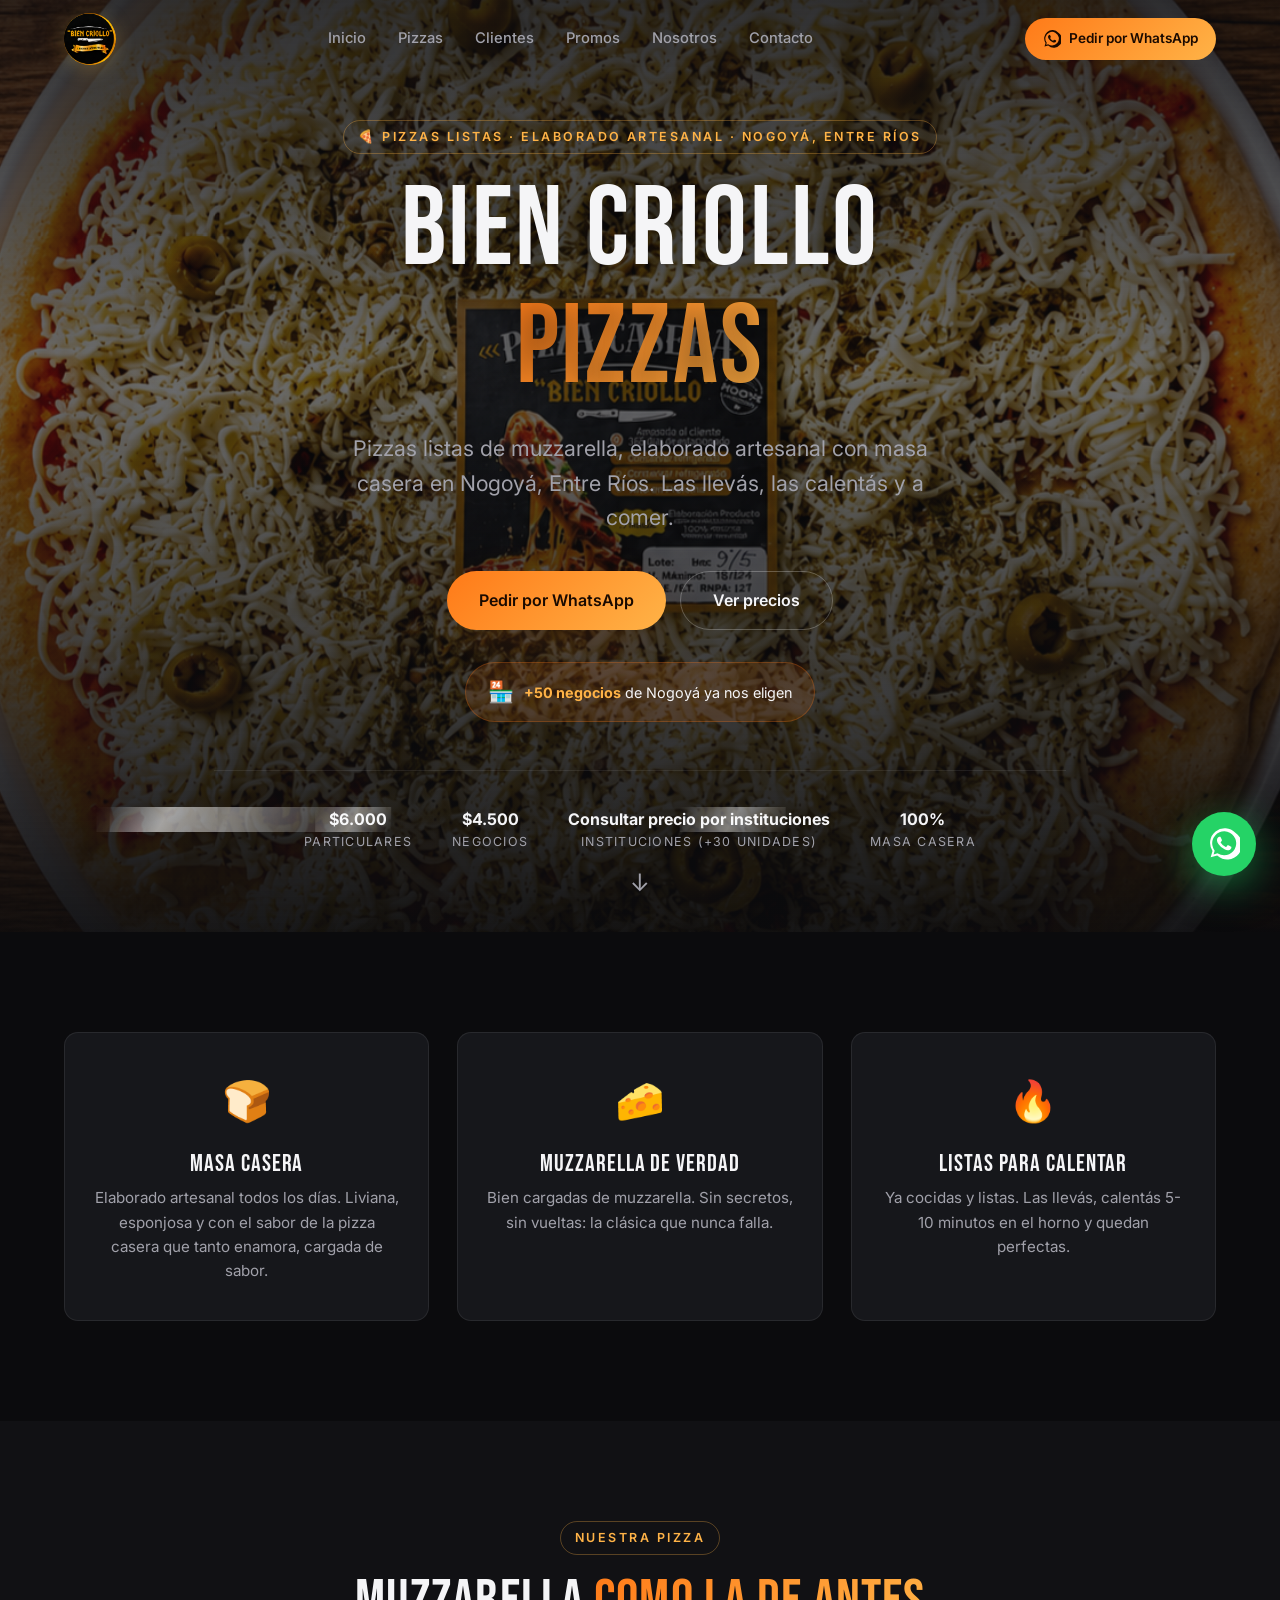
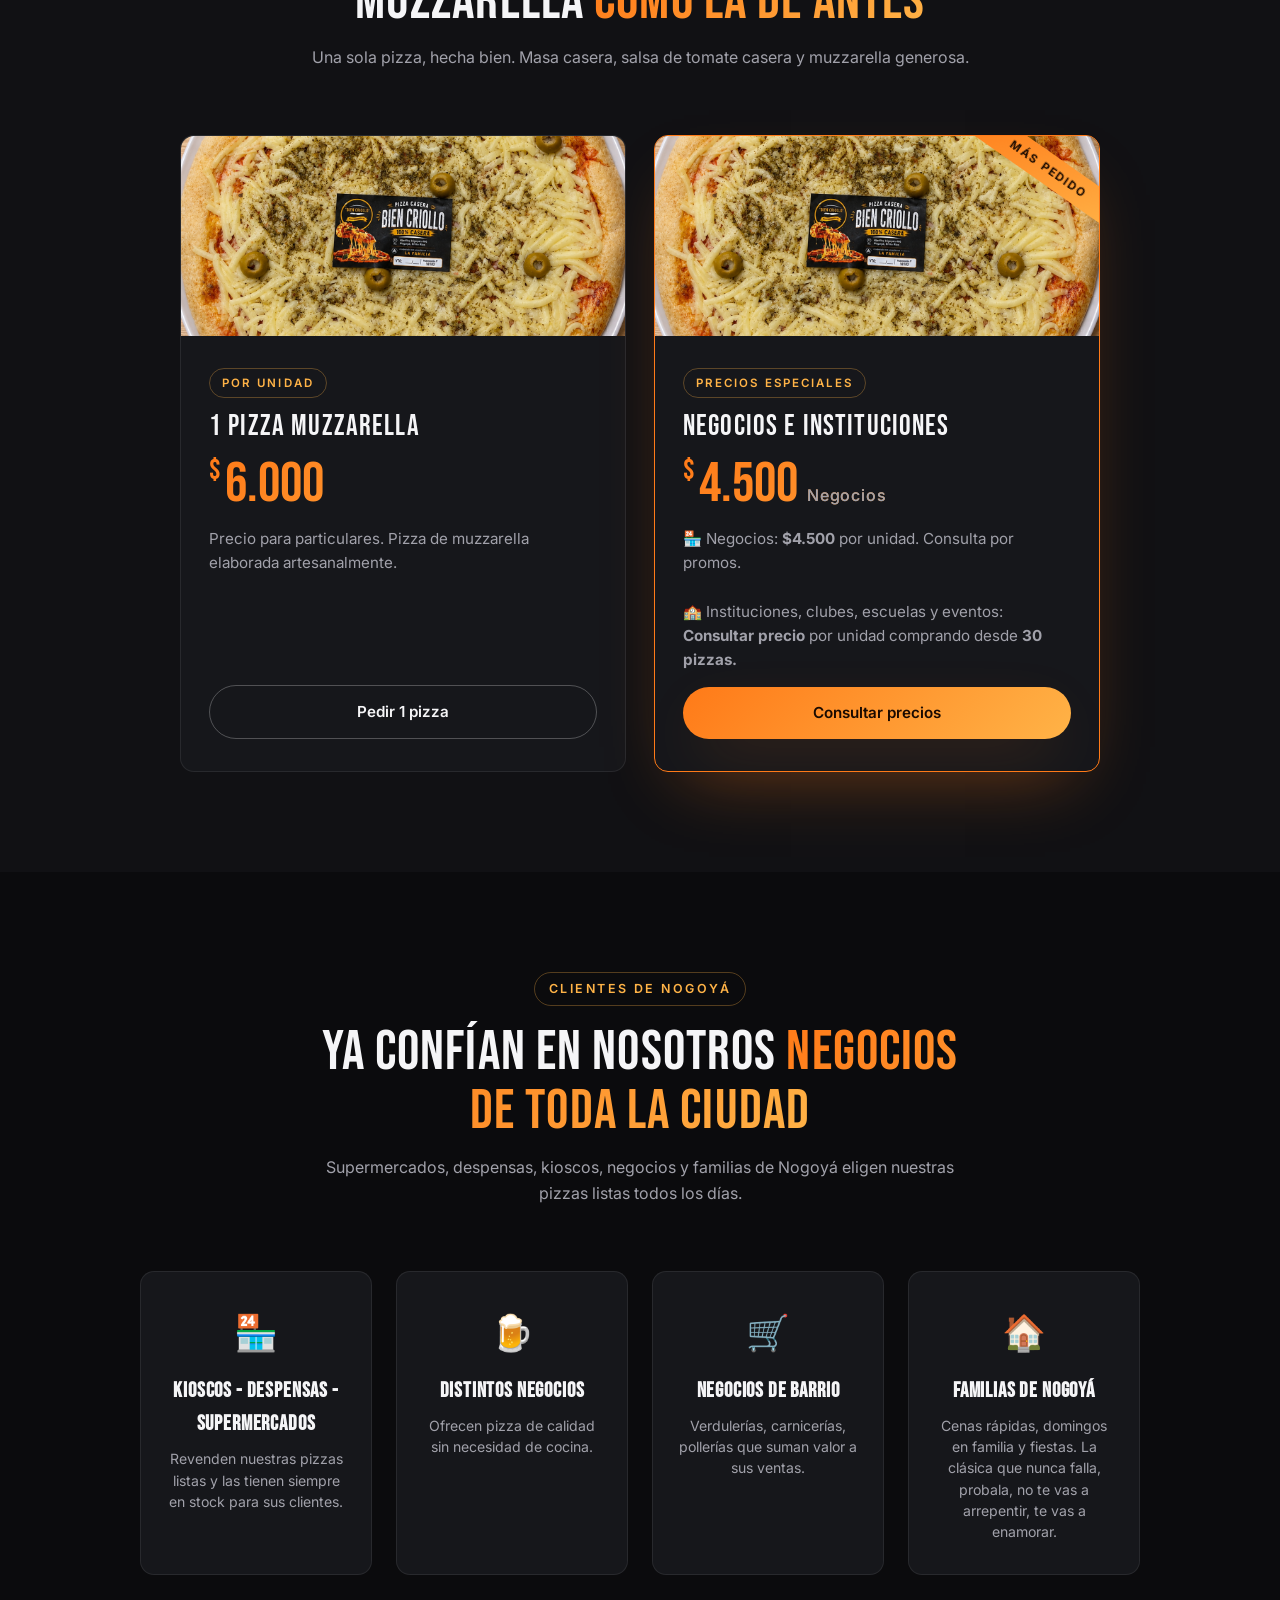
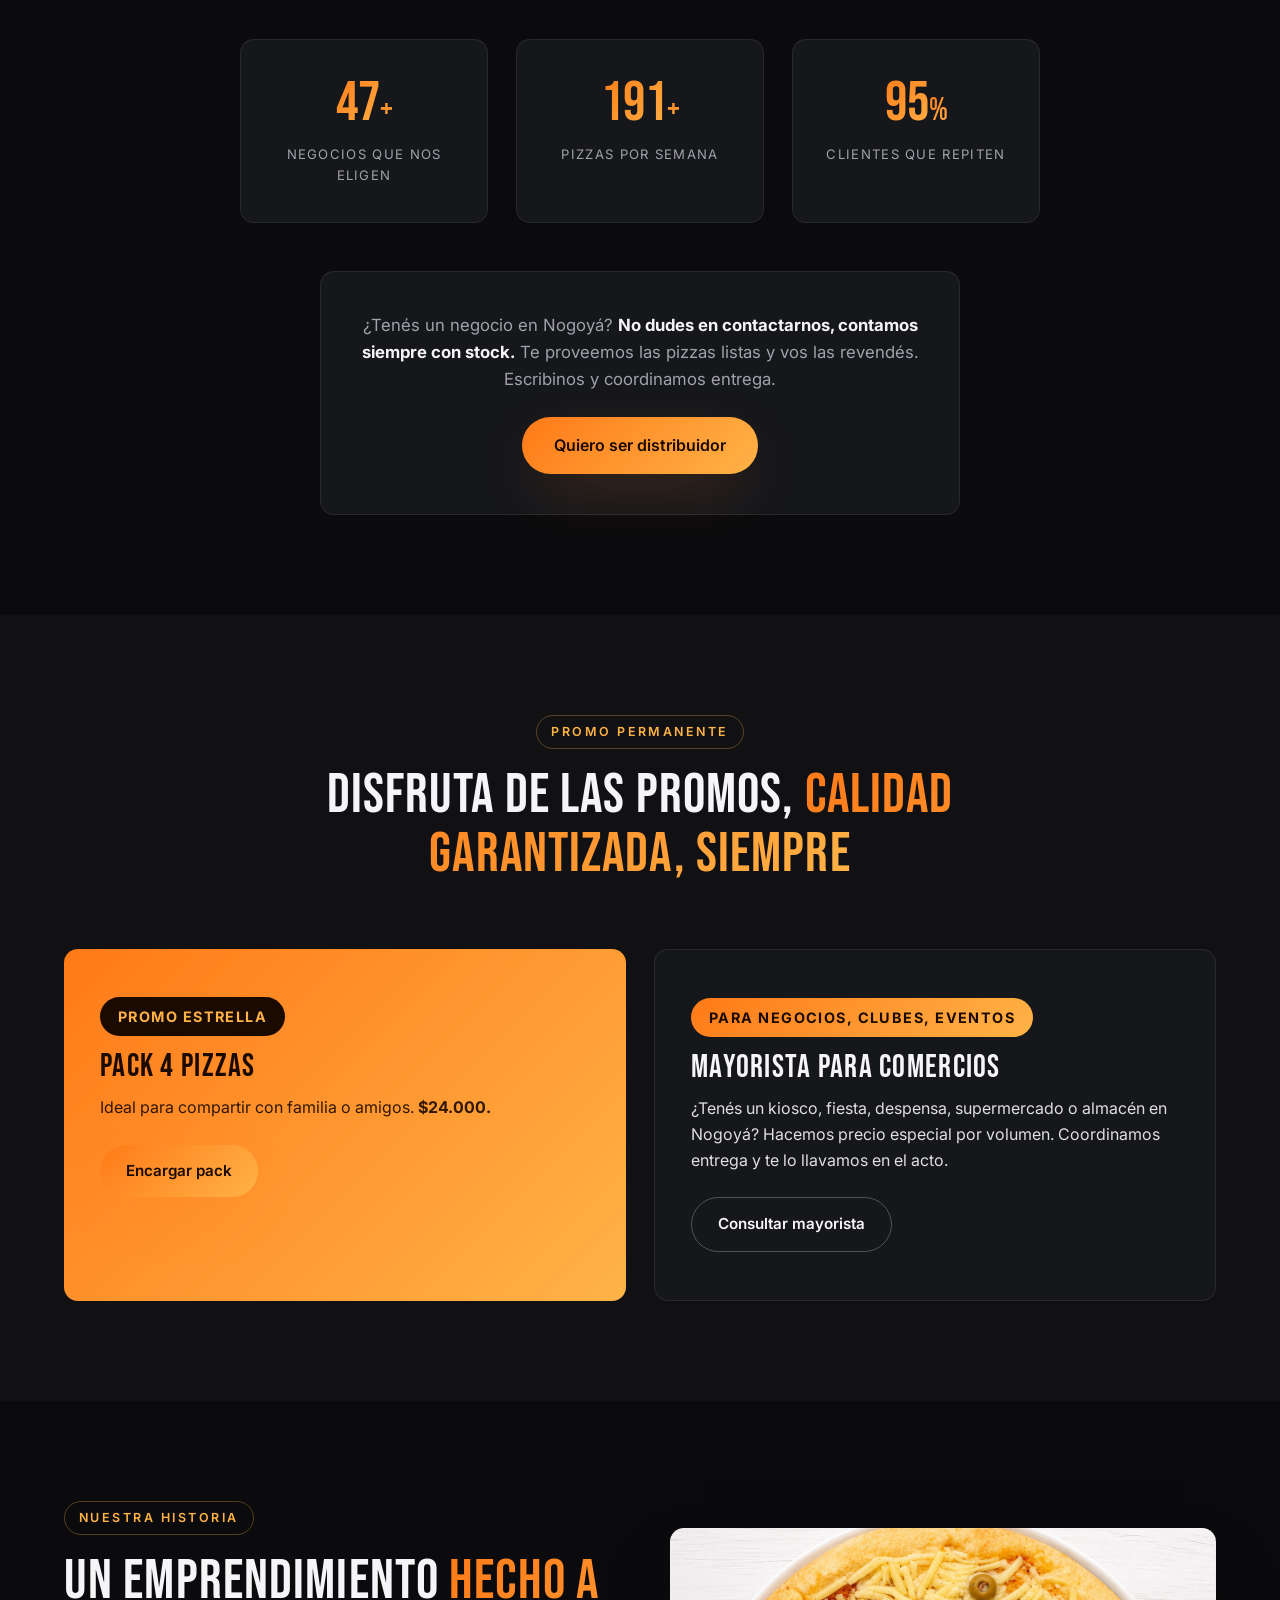
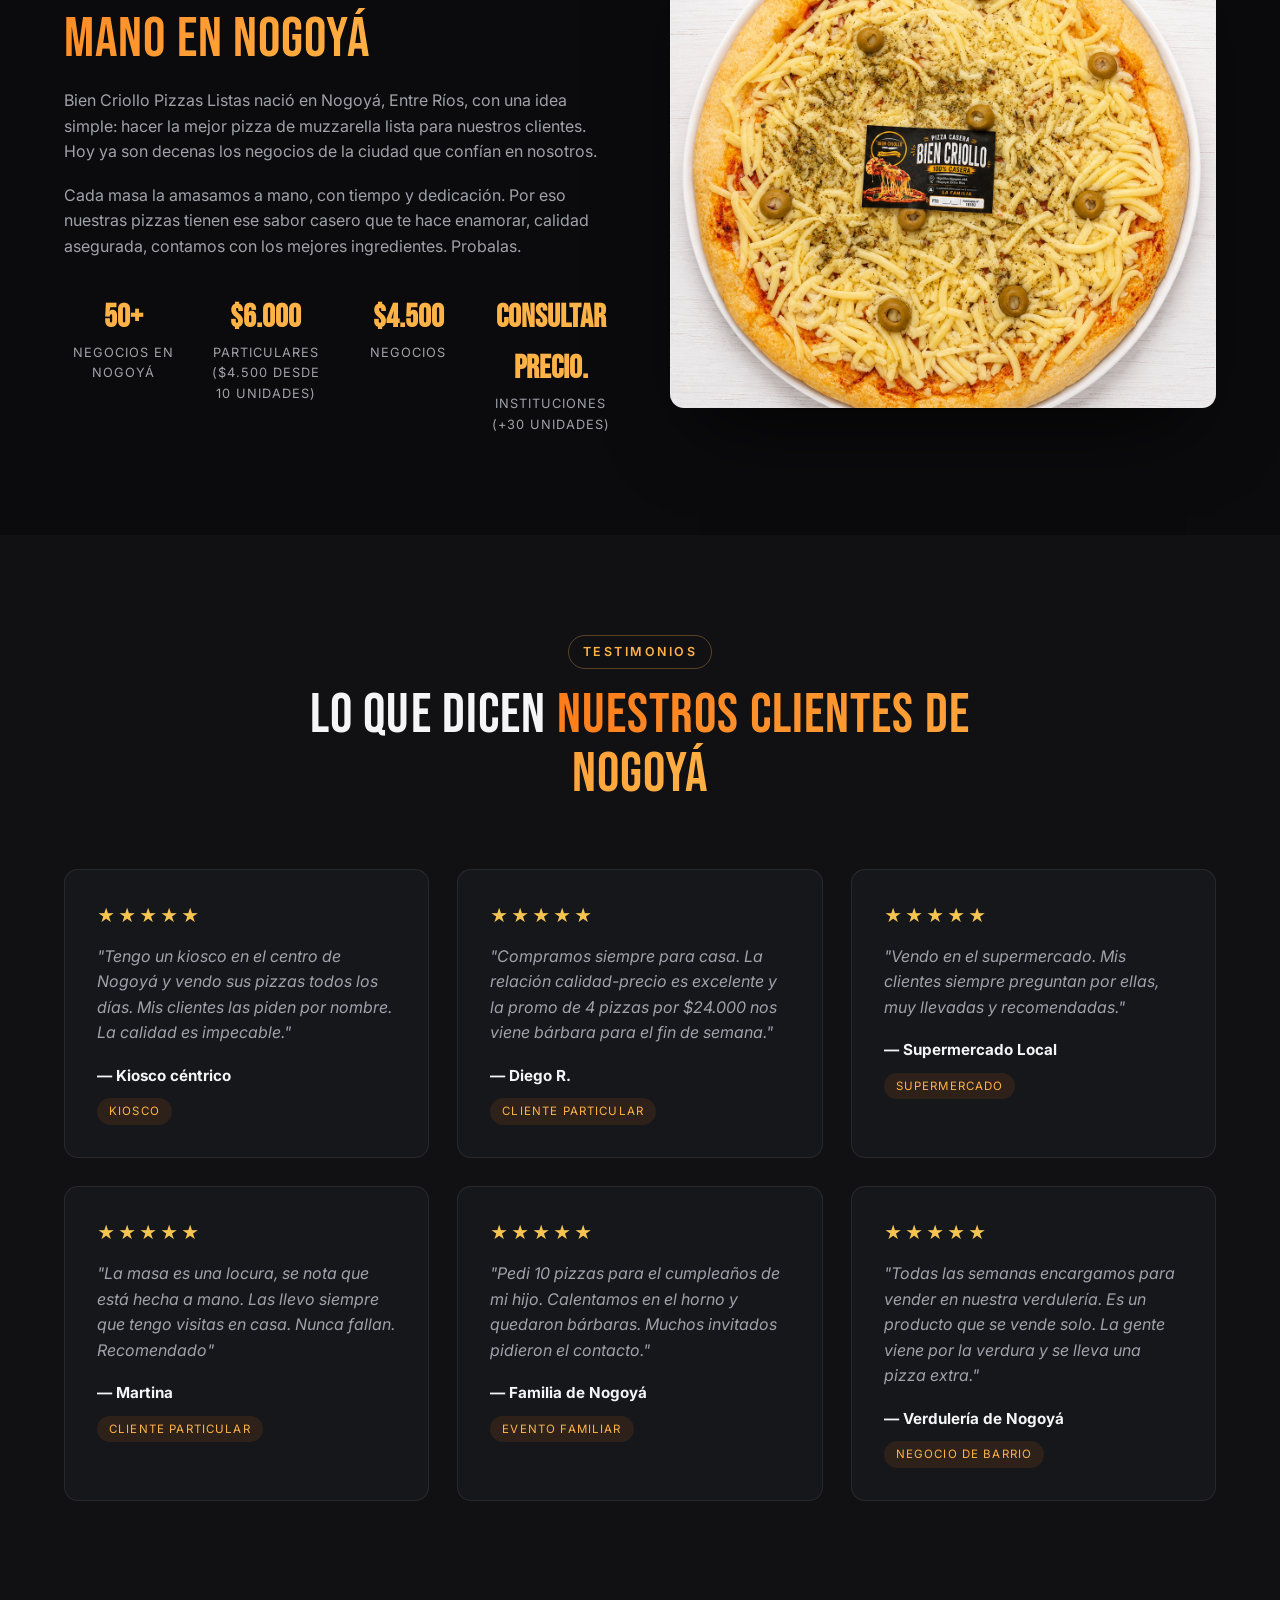
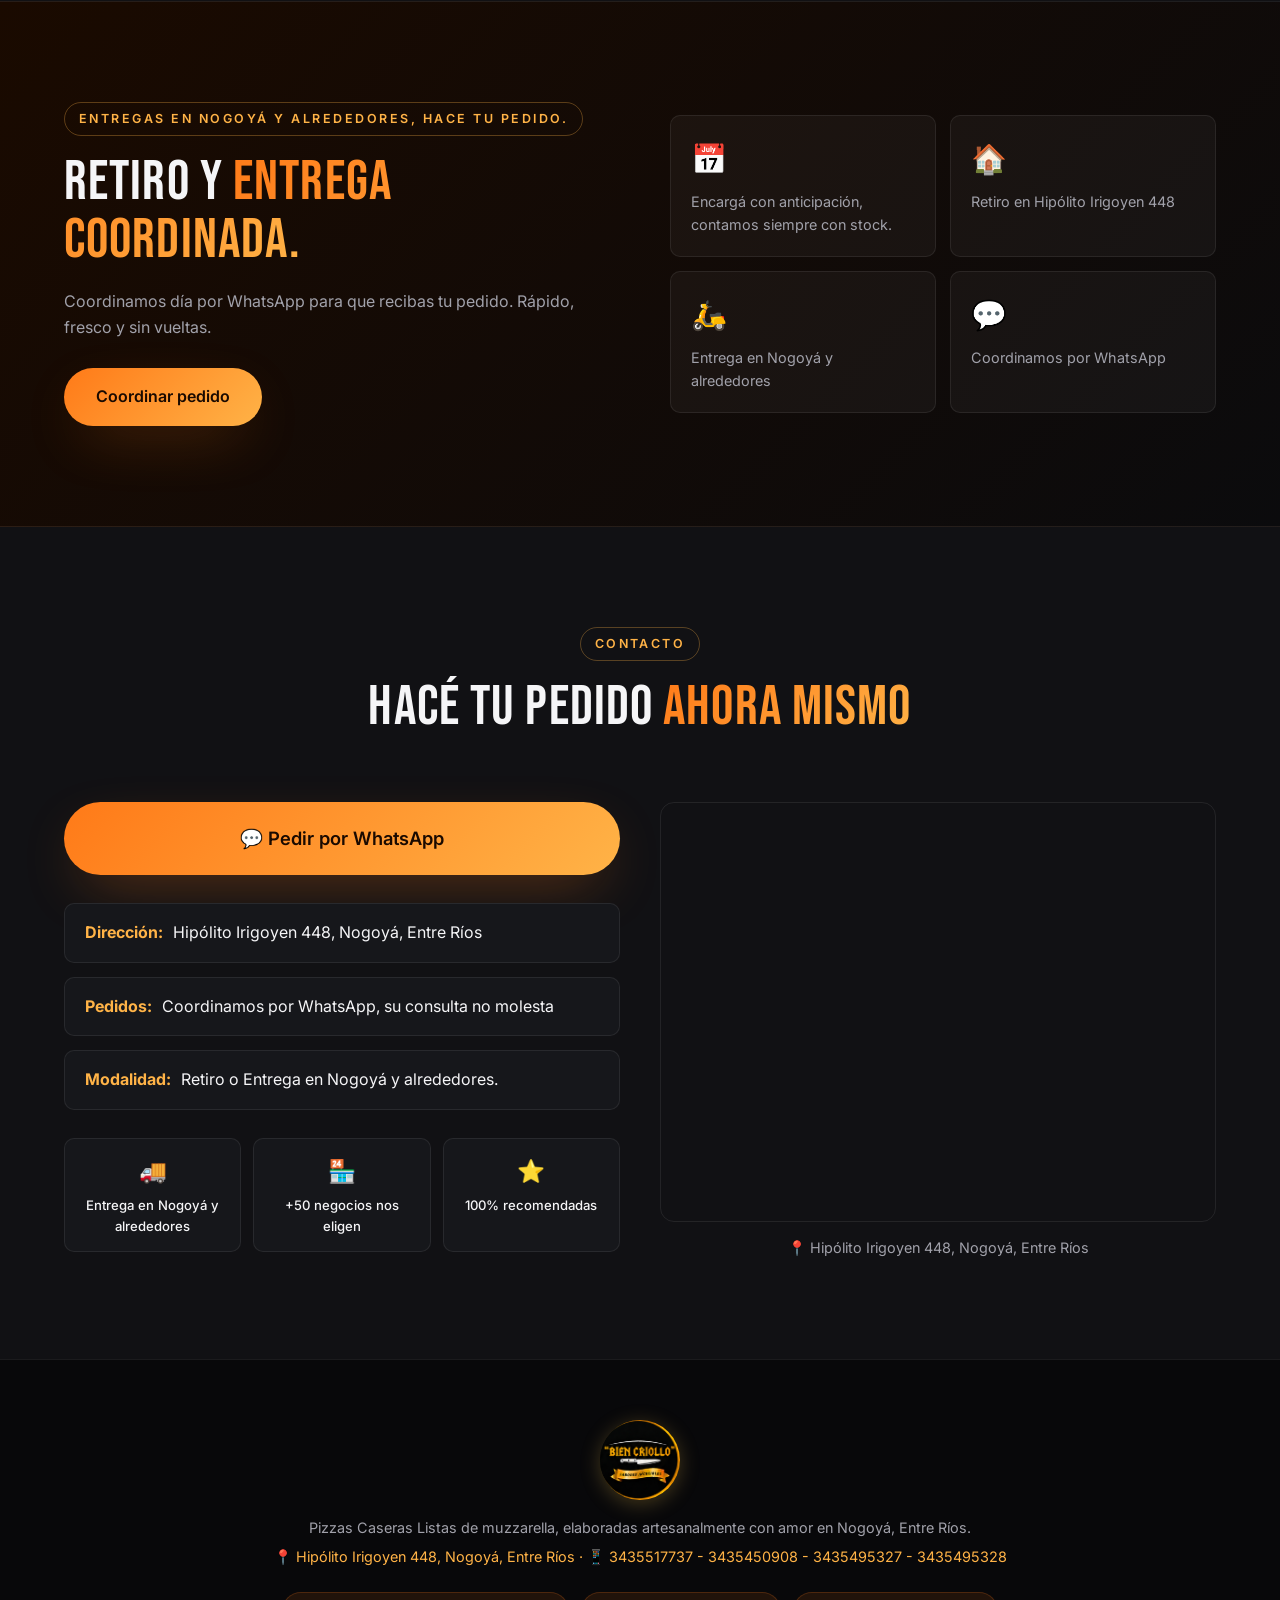
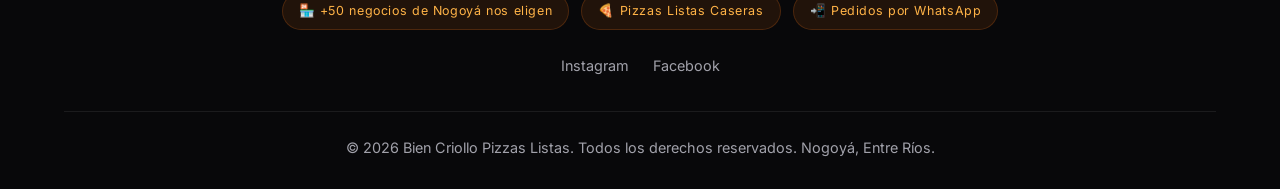
==== commit 4918303e: "Fix typo in institution pricing text" ====
--- a/index.html
+++ b/index.html
@@ -61,7 +61,7 @@
       <div class="hero__meta reveal">
         <div><strong>$6.000</strong><span>Particulares</span></div>
         <div><strong>$4.500</strong><span>Negocios</span></div>
-        <div><strong>Consultar precio por institucione</strong><span>Instituciones (+30 unidades)</span></div>
+        <div><strong>Consultar precio por instituciones</strong><span>Instituciones (+30 unidades)</span></div>
         <div><strong>100%</strong><span>Masa Casera</span></div>
       </div>
     </div>
@@ -241,7 +241,7 @@
 </div>
 
 <div>
-    <strong>$3.800</strong>
+    <strong>Consultar precio.</strong>
     <span>Instituciones (+30 unidades)</span>
 </div>
         </div>
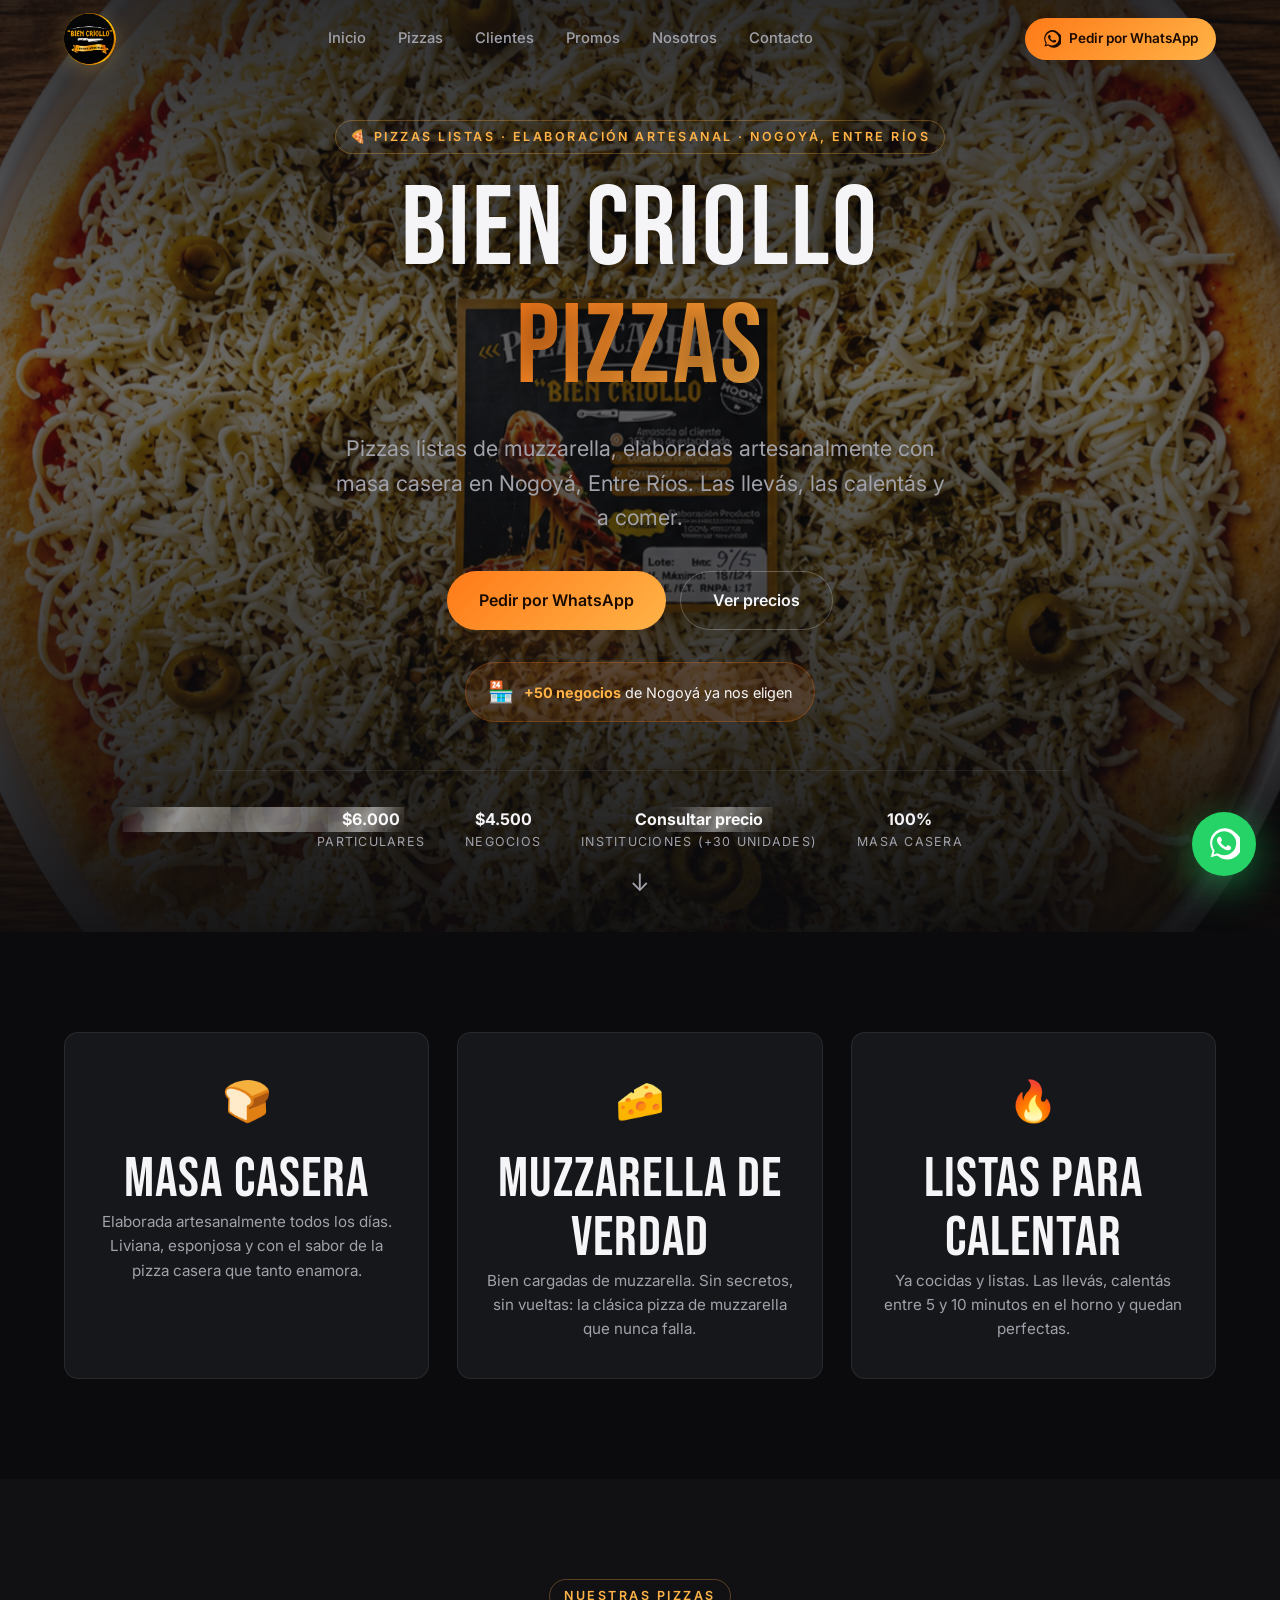
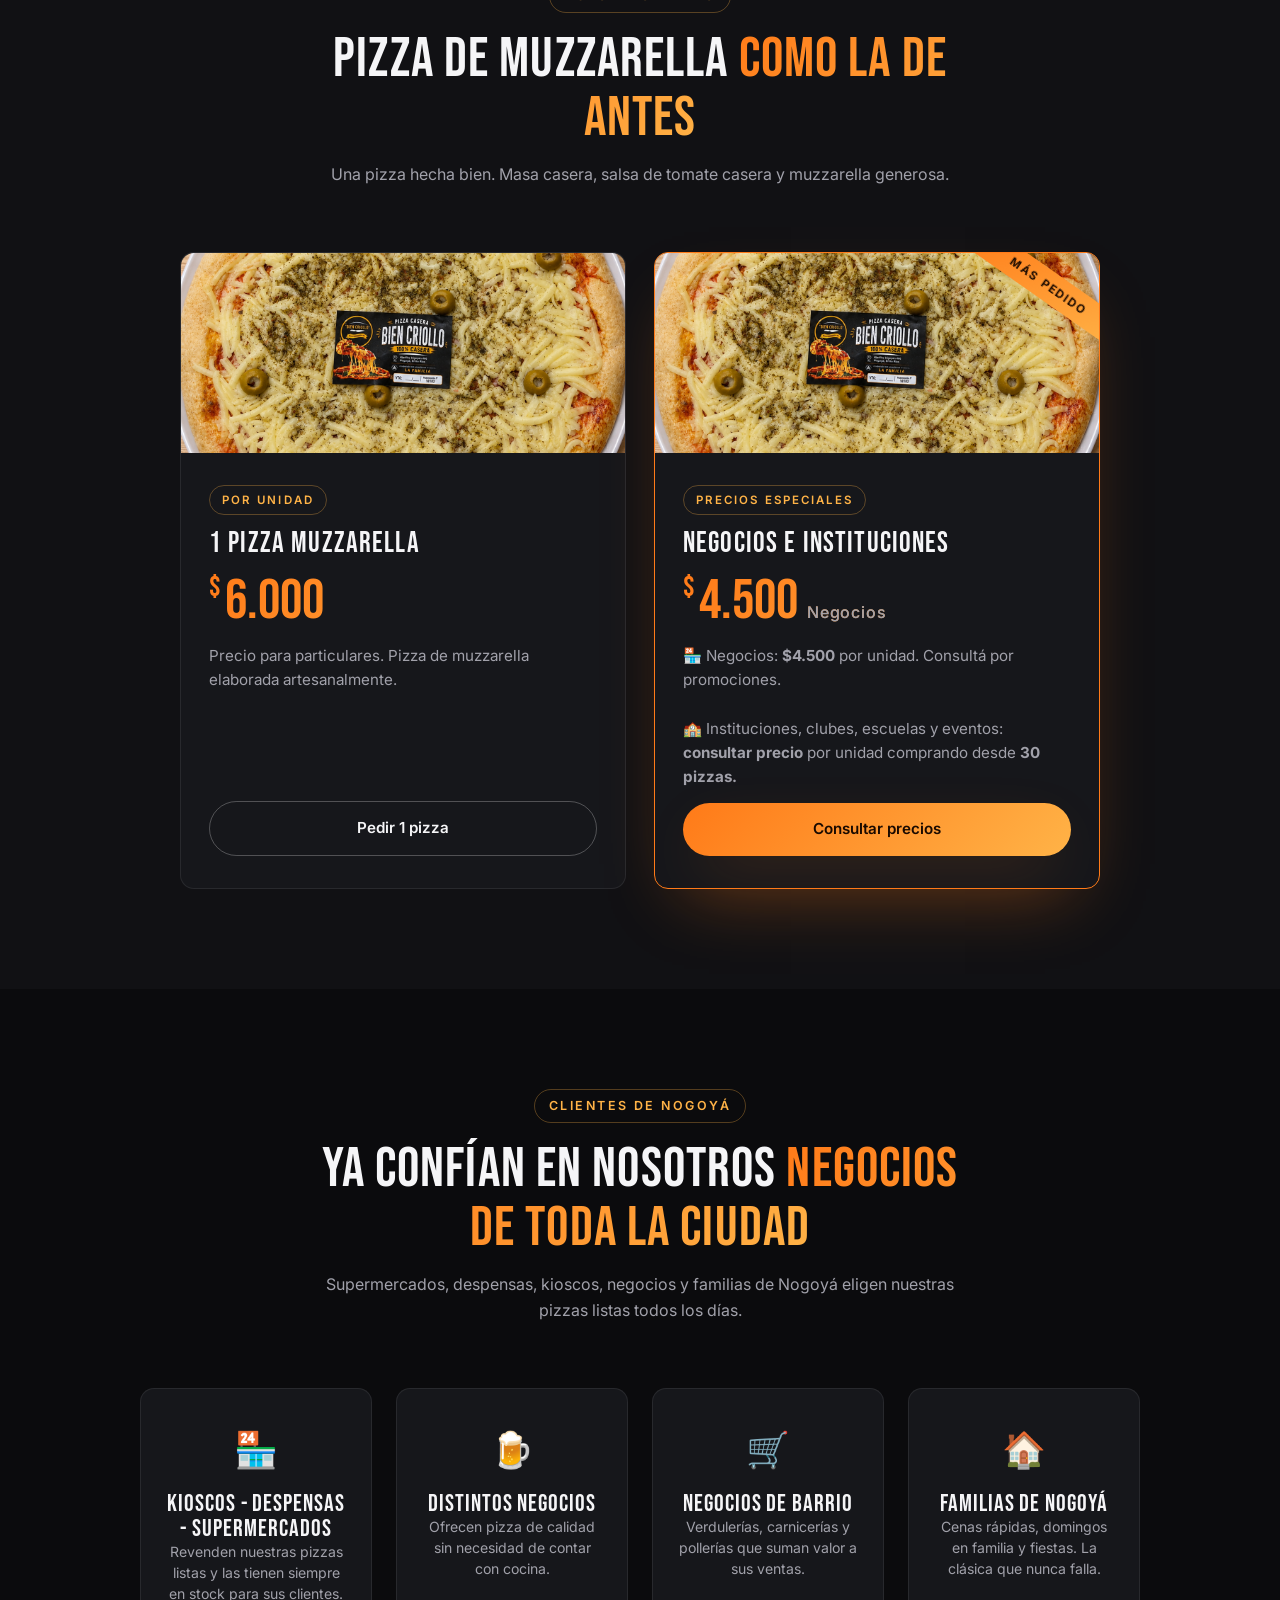
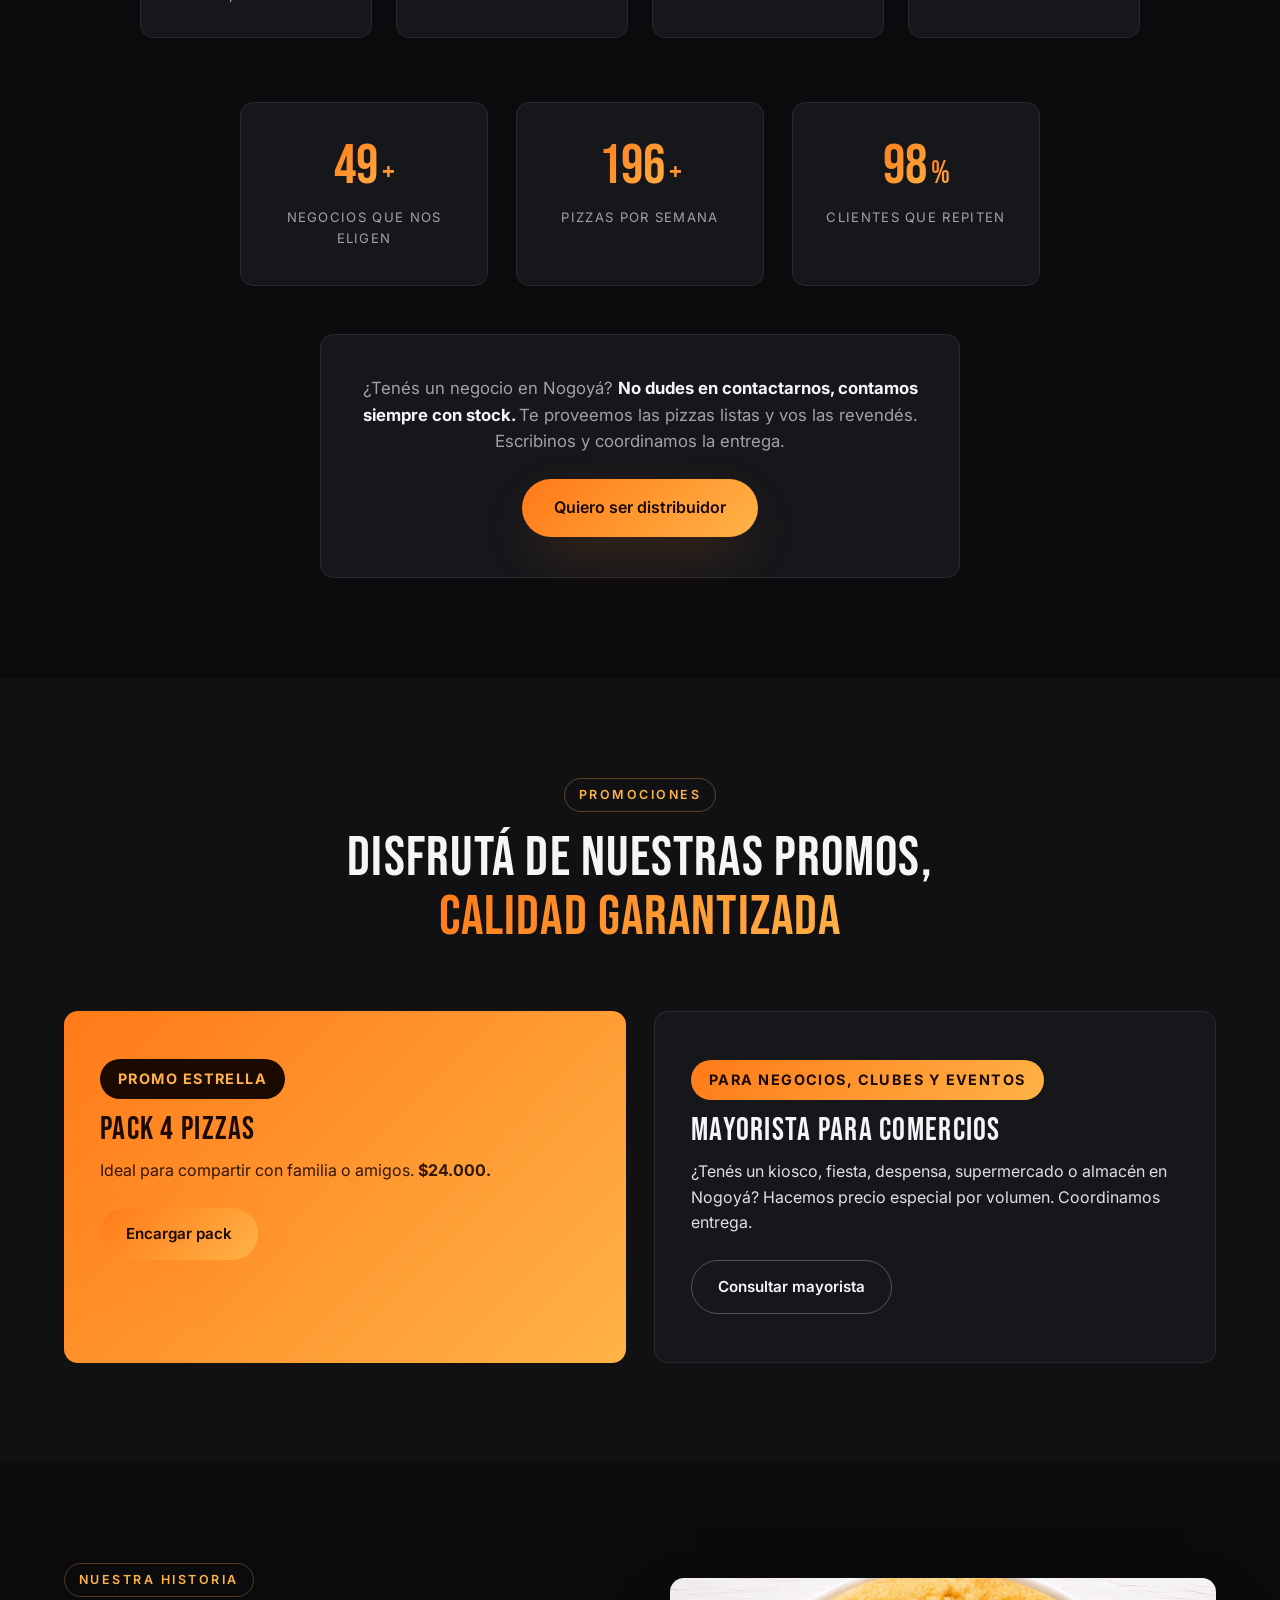
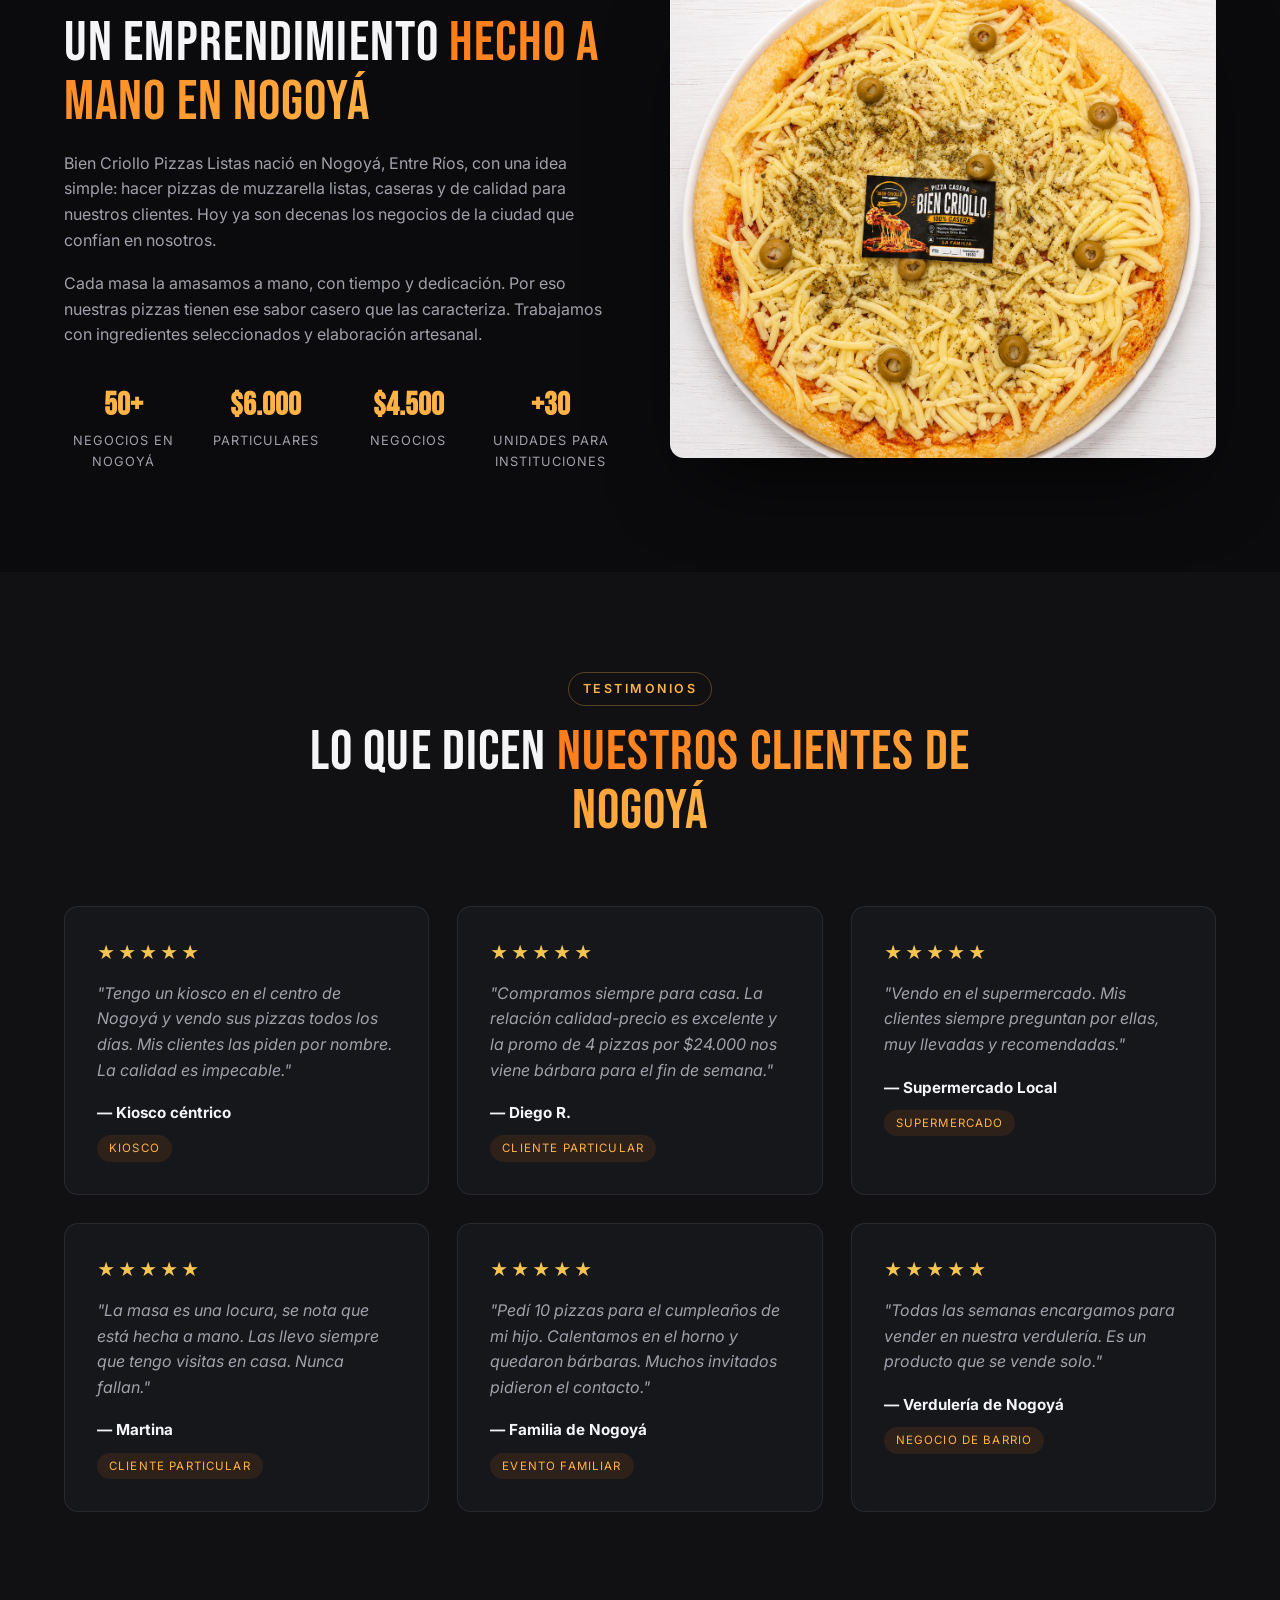
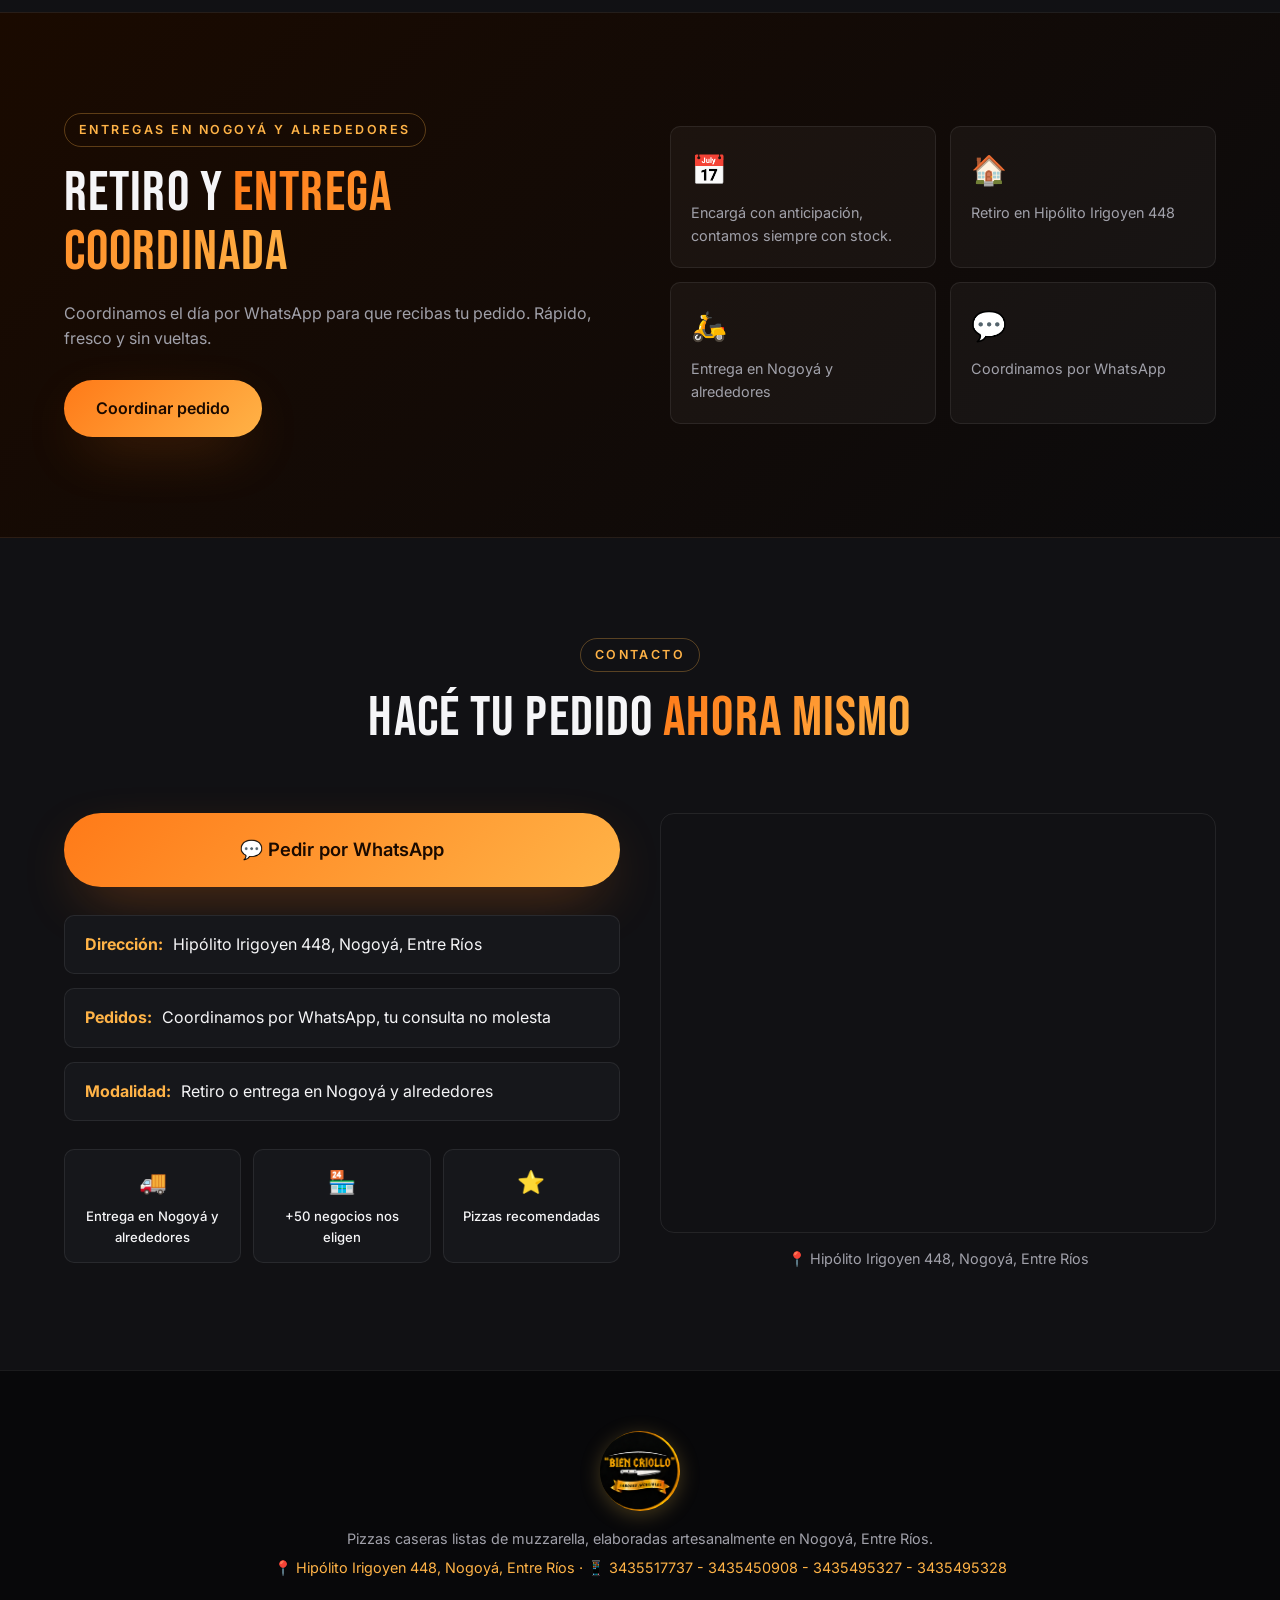
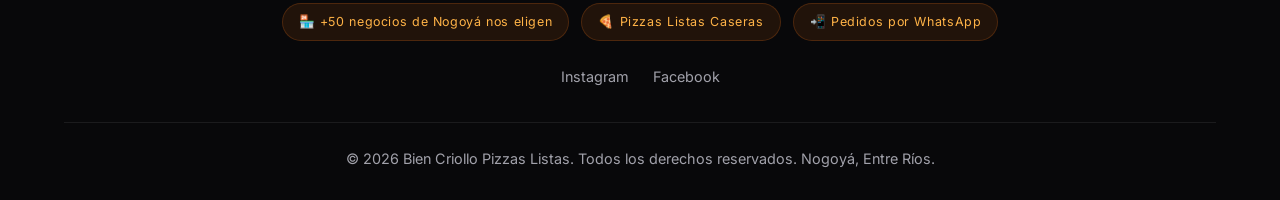
==== commit 941be34d: "Update fmt.Println output from 'Hello' to 'Goodbye'" ====
--- a/index.html
+++ b/index.html
@@ -2,345 +2,1164 @@
 <html lang="es">
 <head>
   <meta charset="UTF-8" />
+
   <meta name="viewport" content="width=device-width, initial-scale=1.0" />
-  <title>Bien Criollo Pizzas — Pizzas Listas en Nogoyá, Entre Ríos · $4.500</title>
-  <meta name="description" content="Pizzas Listas de muzzarella caseras en Nogoyá, Entre Ríos. $4.500 la unidad o $4.000 c/u desde varias unidades. Ya confían en nosotros decenas de negocios de la ciudad. Pedí por WhatsApp." />
-  <meta property="og:title" content="Bien Criollo Pizzas — Pizzas Listas en Nogoyá, Entre Ríos" />
-  <meta property="og:description" content="Pizzas Listas de muzzarella en Nogoyá. $4.500 · $4.000 c/u desde varias unidades. Ya eligen nuestros negocios de toda la ciudad." />
+
+  <!-- SEO PRINCIPAL -->
+  <title>Bien Criollo Pizzas | Pizzas Listas en Nogoyá, Entre Ríos</title>
+
+  <meta
+    name="description"
+    content="Bien Criollo Pizzas: pizzas listas de muzzarella, caseras y elaboradas artesanalmente en Nogoyá, Entre Ríos. Precios para particulares, negocios, instituciones y eventos. Pedí por WhatsApp."
+  />
+
+  <meta
+    name="keywords"
+    content="Bien Criollo Pizzas, pizzas Nogoyá, pizzas listas Nogoyá, pizza casera Nogoyá, pizza muzzarella Nogoyá, pizzas listas Entre Ríos, pizzas para negocios Nogoyá, pizzas mayoristas Nogoyá"
+  />
+
+  <meta name="author" content="Bien Criollo Pizzas" />
+
+  <meta name="robots" content="index, follow" />
+
+  <!-- CANONICAL -->
+  <link rel="canonical" href="https://biencriollopizzas.vercel.app/" />
+
+  <!-- OPEN GRAPH / FACEBOOK / WHATSAPP -->
+  <meta property="og:title" content="Bien Criollo Pizzas | Pizzas Listas en Nogoyá" />
+
+  <meta
+    property="og:description"
+    content="Pizzas listas de muzzarella, caseras y elaboradas artesanalmente en Nogoyá, Entre Ríos. Pedidos para particulares, negocios, instituciones y eventos."
+  />
+
   <meta property="og:type" content="website" />
-  <meta property="og:image" content="hero.jpg" />
+
+  <meta property="og:url" content="https://biencriollopizzas.vercel.app/" />
+
+  <meta property="og:image" content="https://biencriollopizzas.vercel.app/hero.jpg" />
+
+  <meta property="og:image:alt" content="Bien Criollo Pizzas - Pizzas listas de muzzarella en Nogoyá" />
+
+  <meta property="og:locale" content="es_AR" />
+
+  <meta property="og:site_name" content="Bien Criollo Pizzas" />
+
+  <!-- TWITTER / X -->
+  <meta name="twitter:card" content="summary_large_image" />
+
+  <meta
+    name="twitter:title"
+    content="Bien Criollo Pizzas | Pizzas Listas en Nogoyá"
+  />
+
+  <meta
+    name="twitter:description"
+    content="Pizzas listas de muzzarella, caseras y elaboradas artesanalmente en Nogoyá, Entre Ríos."
+  />
+
+  <meta
+    name="twitter:image"
+    content="https://biencriollopizzas.vercel.app/hero.jpg"
+  />
+
+  <!-- FAVICON -->
+  <link rel="icon" type="image/png" href="logo.png" />
+
+  <!-- FUENTES -->
   <link rel="preconnect" href="https://fonts.googleapis.com">
+
   <link rel="preconnect" href="https://fonts.gstatic.com" crossorigin>
-  <link href="https://fonts.googleapis.com/css2?family=Bebas+Neue&family=Inter:wght@300;400;500;600;700;800&display=swap" rel="stylesheet">
+
+  <link
+    href="https://fonts.googleapis.com/css2?family=Bebas+Neue&family=Inter:wght@300;400;500;600;700;800&display=swap"
+    rel="stylesheet"
+  >
+
+  <!-- CSS -->
   <link rel="stylesheet" href="style.css" />
+
+  <!-- DATOS ESTRUCTURADOS PARA GOOGLE -->
+  <script type="application/ld+json">
+  {
+    "@context": "https://schema.org",
+    "@type": "LocalBusiness",
+    "name": "Bien Criollo Pizzas",
+    "description": "Pizzas listas de muzzarella, caseras y elaboradas artesanalmente en Nogoyá, Entre Ríos.",
+    "url": "https://biencriollopizzas.vercel.app/",
+    "image": "https://biencriollopizzas.vercel.app/hero.jpg",
+    "logo": "https://biencriollopizzas.vercel.app/logo.png",
+    "telephone": "+54 343 551 7737",
+    "priceRange": "$$",
+    "servesCuisine": "Pizza",
+    "address": {
+      "@type": "PostalAddress",
+      "streetAddress": "Hipólito Irigoyen 448",
+      "addressLocality": "Nogoyá",
+      "addressRegion": "Entre Ríos",
+      "postalCode": "3150",
+      "addressCountry": "AR"
+    },
+    "areaServed": {
+      "@type": "City",
+      "name": "Nogoyá"
+    },
+    "sameAs": [
+      "https://www.instagram.com/biencriollo_ngy/",
+      "https://www.facebook.com/diego.barreto.1656854"
+    ]
+  }
+  </script>
+
 </head>
+
 <body>
 
   <!-- HEADER -->
   <header class="header" id="header">
+
     <div class="container header__inner">
-      <a href="#inicio" class="logo">
-        <img src="logo.png" alt="Bien Criollo Pizzas" class="logo__img" />
+
+      <a href="#inicio" class="logo" aria-label="Bien Criollo Pizzas - Inicio">
+
+        <img
+          src="logo.png"
+          alt="Bien Criollo Pizzas - Pizzas listas en Nogoyá"
+          class="logo__img"
+        />
+
       </a>
-      <nav class="nav" id="nav">
+
+      <nav class="nav" id="nav" aria-label="Navegación principal">
+
         <a href="#inicio">Inicio</a>
+
         <a href="#pizzas">Pizzas</a>
+
         <a href="#clientes">Clientes</a>
+
         <a href="#promos">Promos</a>
+
         <a href="#nosotros">Nosotros</a>
+
         <a href="#contacto">Contacto</a>
+
       </nav>
-      <a class="btn btn--primary btn--sm header__cta" href="https://wa.me/5493435517737" target="_blank" rel="noopener">
-        <svg viewBox="0 0 24 24" width="18" height="18" fill="currentColor"><path d="M20.5 3.5A11 11 0 0 0 3.4 17.2L2 22l4.9-1.3A11 11 0 1 0 20.5 3.5Zm-8.5 17a9 9 0 0 1-4.6-1.3l-.3-.2-2.9.8.8-2.8-.2-.3A9 9 0 1 1 12 20.5Zm5-6.7c-.3-.1-1.6-.8-1.8-.9s-.4-.1-.6.2-.7.9-.8 1-.3.2-.5.1a7.3 7.3 0 0 1-3.7-3.2c-.3-.5.3-.5.8-1.6a.6.6 0 0 0 0-.5l-.9-2c-.2-.5-.4-.4-.6-.4h-.5a1 1 0 0 0-.7.4 3 3 0 0 0-1 2.3 5.4 5.4 0 0 0 1.1 2.8 12 12 0 0 0 4.6 4 5 5 0 0 0 3.1.7 2.7 2.7 0 0 0 1.8-1.3 2.2 2.2 0 0 0 .2-1.3c-.1-.1-.3-.2-.5-.3Z"/></svg>
+
+      <a
+        class="btn btn--primary btn--sm header__cta"
+        href="https://wa.me/5493435517737"
+        target="_blank"
+        rel="noopener"
+        aria-label="Pedir pizzas por WhatsApp"
+      >
+
+        <svg
+          viewBox="0 0 24 24"
+          width="18"
+          height="18"
+          fill="currentColor"
+          aria-hidden="true"
+        >
+          <path d="M20.5 3.5A11 11 0 0 0 3.4 17.2L2 22l4.9-1.3A11 11 0 1 0 20.5 3.5Zm-8.5 17a9 9 0 0 1-4.6-1.3l-.3-.2-2.9.8.8-2.8-.2-.3A9 9 0 1 1 12 20.5Zm5-6.7c-.3-.1-1.6-.8-1.8-.9s-.4-.1-.6.2-.7.9-.8 1-.3.2-.5.1a7.3 7.3 0 0 1-3.7-3.2c-.3-.5.3-.5.8-1.6a.6.6 0 0 0 0-.5l-.9-2c-.2-.5-.4-.4-.6-.4h-.5a1 1 0 0 0-.7.4 3 3 0 0 0-1 2.3 5.4 5.4 0 0 0 1.1 2.8 12 12 0 0 0 4.6 4 5 5 0 0 0 3.1.7 2.7 2.7 0 0 0 1.8-1.3 2.2 2.2 0 0 0 .2-1.3c-.1-.1-.3-.2-.5-.3Z"/>
+        </svg>
+
         Pedir por WhatsApp
+
       </a>
-      <button class="burger" id="burger" aria-label="Abrir menú">
-        <span></span><span></span><span></span>
+
+      <button
+        class="burger"
+        id="burger"
+        aria-label="Abrir menú"
+        aria-controls="nav"
+        aria-expanded="false"
+      >
+        <span></span>
+        <span></span>
+        <span></span>
       </button>
+
     </div>
+
   </header>
+
 
   <!-- HERO -->
   <section class="hero" id="inicio">
-    <div class="hero__bg" style="background-image:url('hero.jpg')"></div>
+
+    <div
+      class="hero__bg"
+      style="background-image:url('hero.jpg')"
+    ></div>
+
     <div class="hero__overlay"></div>
+
     <div class="container hero__content">
-      <span class="eyebrow reveal">🍕 Pizzas Listas · Elaborado artesanal · Nogoyá, Entre Ríos</span>
-      <h1 class="hero__title reveal">BIEN CRIOLLO<br/><span class="accent">PIZZAS</span></h1>
-      <p class="hero__sub reveal">Pizzas listas de muzzarella, elaborado artesanal con masa casera en Nogoyá, Entre Ríos. Las llevás, las calentás y a comer.</p>
+
+      <span class="eyebrow reveal">
+        🍕 Pizzas Listas · Elaboración artesanal · Nogoyá, Entre Ríos
+      </span>
+
+      <!-- NOMBRE DE MARCA: SE MANTIENE -->
+      <h1 class="hero__title reveal">
+        BIEN CRIOLLO<br />
+        <span class="accent">PIZZAS</span>
+      </h1>
+
+      <p class="hero__sub reveal">
+        Pizzas listas de muzzarella, elaboradas artesanalmente con masa casera
+        en Nogoyá, Entre Ríos. Las llevás, las calentás y a comer.
+      </p>
+
       <div class="hero__cta reveal">
-        <a class="btn btn--primary btn--lg" href="https://wa.me/5493435517737?text=Hola!%20Quiero%20encargar%20pizzas" target="_blank" rel="noopener">Pedir por WhatsApp</a>
-        <a class="btn btn--ghost btn--lg" href="#pizzas">Ver precios</a>
-      </div>
+
+        <a
+          class="btn btn--primary btn--lg"
+          href="https://wa.me/5493435517737?text=Hola!%20Quiero%20encargar%20pizzas"
+          target="_blank"
+          rel="noopener"
+        >
+          Pedir por WhatsApp
+        </a>
+
+        <a
+          class="btn btn--ghost btn--lg"
+          href="#pizzas"
+        >
+          Ver precios
+        </a>
+
+      </div>
+
       <div class="hero__trust reveal">
+
         <div class="trust-badge">
+
           <span class="trust-badge__icon">🏪</span>
-          <span><strong>+50 negocios</strong> de Nogoyá ya nos eligen</span>
-        </div>
-      </div>
+
+          <span>
+            <strong>+50 negocios</strong> de Nogoyá ya nos eligen
+          </span>
+
+        </div>
+
+      </div>
+
       <div class="hero__meta reveal">
-        <div><strong>$6.000</strong><span>Particulares</span></div>
-        <div><strong>$4.500</strong><span>Negocios</span></div>
-        <div><strong>Consultar precio por instituciones</strong><span>Instituciones (+30 unidades)</span></div>
-        <div><strong>100%</strong><span>Masa Casera</span></div>
-      </div>
+
+        <div>
+          <strong>$6.000</strong>
+          <span>Particulares</span>
+        </div>
+
+        <div>
+          <strong>$4.500</strong>
+          <span>Negocios</span>
+        </div>
+
+        <div>
+          <strong>Consultar precio</strong>
+          <span>Instituciones (+30 unidades)</span>
+        </div>
+
+        <div>
+          <strong>100%</strong>
+          <span>Masa Casera</span>
+        </div>
+
+      </div>
+
     </div>
-    <a href="#beneficios" class="hero__scroll" aria-label="Scroll">↓</a>
+
+    <a
+      href="#beneficios"
+      class="hero__scroll"
+      aria-label="Conocer más sobre Bien Criollo Pizzas"
+    >
+      ↓
+    </a>
+
   </section>
+
 
   <!-- BENEFICIOS -->
   <section class="section" id="beneficios">
+
     <div class="container">
+
       <div class="grid grid--3">
-        <div class="card-benefit reveal">
+
+        <article class="card-benefit reveal">
+
           <div class="icon">🍞</div>
-          <h3>Masa CASERA</h3>
-          <p>Elaborado artesanal todos los días. Liviana, esponjosa y con el sabor de la pizza casera que tanto enamora, cargada de sabor.</p>
-        </div>
-        <div class="card-benefit reveal">
+
+          <h2>Masa CASERA</h2>
+
+          <p>
+            Elaborada artesanalmente todos los días. Liviana, esponjosa y con
+            el sabor de la pizza casera que tanto enamora.
+          </p>
+
+        </article>
+
+        <article class="card-benefit reveal">
+
           <div class="icon">🧀</div>
-          <h3>Muzzarella de Verdad</h3>
-          <p>Bien cargadas de muzzarella. Sin secretos, sin vueltas: la clásica que nunca falla.</p>
-        </div>
-        <div class="card-benefit reveal">
+
+          <h2>Muzzarella de Verdad</h2>
+
+          <p>
+            Bien cargadas de muzzarella. Sin secretos, sin vueltas:
+            la clásica pizza de muzzarella que nunca falla.
+          </p>
+
+        </article>
+
+        <article class="card-benefit reveal">
+
           <div class="icon">🔥</div>
-          <h3>Listas para Calentar</h3>
-          <p>Ya cocidas y listas. Las llevás, calentás 5-10 minutos en el horno y quedan perfectas.</p>
-        </div>
-      </div>
+
+          <h2>Listas para Calentar</h2>
+
+          <p>
+            Ya cocidas y listas. Las llevás, calentás entre 5 y 10 minutos
+            en el horno y quedan perfectas.
+          </p>
+
+        </article>
+
+      </div>
+
     </div>
+
   </section>
+
 
   <!-- MENU / PRECIOS -->
   <section class="section section--alt" id="pizzas">
+
     <div class="container">
+
       <header class="section__head reveal">
-        <span class="eyebrow">Nuestra pizza</span>
-        <h2>Muzzarella <span class="accent">como la de antes</span></h2>
-        <p>Una sola pizza, hecha bien. Masa casera, salsa de tomate casera y muzzarella generosa.</p>
+
+        <span class="eyebrow">Nuestras pizzas</span>
+
+        <h2>
+          Pizza de Muzzarella
+          <span class="accent">como la de antes</span>
+        </h2>
+
+        <p>
+          Una pizza hecha bien. Masa casera, salsa de tomate casera
+          y muzzarella generosa.
+        </p>
+
       </header>
+
+
       <div class="pricing">
+
+        <!-- PARTICULAR -->
         <article class="price-card reveal">
-          <div class="price-card__img" style="background-image:url('pizza.png')"></div>
+
+          <div
+            class="price-card__img"
+            style="background-image:url('pizza.png')"
+            role="img"
+            aria-label="Pizza de muzzarella Bien Criollo"
+          ></div>
+
           <div class="price-card__body">
-            <span class="price-card__tag">Por unidad</span>
-            <h3>1 Pizza Muzzarella</h3>
-            <div class="price-card__amount"><span class="currency">$</span>6.000</div>
-            <p>Precio para particulares. Pizza de muzzarella elaborada artesanalmente.</p>
-            <a class="btn btn--ghost btn--block" href="https://wa.me/5493435517737?text=Hola!%20Quiero%20encargar%201%20pizza%20muzzarella" target="_blank" rel="noopener">Pedir 1 pizza</a>
-          </div>
-        </article>
+
+            <span class="price-card__tag">
+              Por unidad
+            </span>
+
+            <h3>
+              1 Pizza Muzzarella
+            </h3>
+
+            <div class="price-card__amount">
+
+              <span class="currency">$</span>6.000
+
+            </div>
+
+            <p>
+              Precio para particulares. Pizza de muzzarella
+              elaborada artesanalmente.
+            </p>
+
+            <a
+              class="btn btn--ghost btn--block"
+              href="https://wa.me/5493435517737?text=Hola!%20Quiero%20encargar%201%20pizza%20muzzarella"
+              target="_blank"
+              rel="noopener"
+            >
+              Pedir 1 pizza
+            </a>
+
+          </div>
+
+        </article>
+
+
+        <!-- NEGOCIOS / INSTITUCIONES -->
         <article class="price-card price-card--featured reveal">
-          <div class="price-card__ribbon">MÁS PEDIDO</div>
-          <div class="price-card__img" style="background-image:url('pizza.png')"></div>
+
+          <div class="price-card__ribbon">
+            MÁS PEDIDO
+          </div>
+
+          <div
+            class="price-card__img"
+            style="background-image:url('pizza.png')"
+            role="img"
+            aria-label="Pizzas de muzzarella para negocios e instituciones"
+          ></div>
+
           <div class="price-card__body">
-            <span class="price-card__tag">PRECIOS ESPECIALES</span>
-
-<h3>Negocios e Instituciones</h3>
-
-<div class="price-card__amount">
-    <span class="currency">$</span>4.500
-    <small>Negocios</small>
-   
-</div>
-
-<p>
-🏪 Negocios: <strong>$4.500</strong> por unidad. Consulta por promos.<br><br>
-🏫 Instituciones, clubes, escuelas y eventos:
-<strong>Consultar precio</strong> por unidad comprando desde
-<strong>30 pizzas.</strong>
-</p>
-
-<a class="btn btn--primary btn--block"
-href="https://wa.me/5493435517737?text=Hola!%20Quiero%20consultar%20por%20precios%20para%20negocios%20o%20instituciones"
-target="_blank">
-Consultar precios
-</a>
+
+            <span class="price-card__tag">
+              PRECIOS ESPECIALES
+            </span>
+
+            <h3>
+              Negocios e Instituciones
+            </h3>
+
+            <div class="price-card__amount">
+
+              <span class="currency">$</span>4.500
+
+              <small>
+                Negocios
+              </small>
+
+            </div>
+
+            <p>
+              🏪 Negocios:
+              <strong>$4.500</strong>
+              por unidad. Consultá por promociones.
+
+              <br /><br />
+
+              🏫 Instituciones, clubes, escuelas y eventos:
+              <strong>consultar precio</strong>
+              por unidad comprando desde
+              <strong>30 pizzas.</strong>
+            </p>
+
+            <a
+              class="btn btn--primary btn--block"
+              href="https://wa.me/5493435517737?text=Hola!%20Quiero%20consultar%20por%20precios%20para%20negocios%20o%20instituciones"
+              target="_blank"
+              rel="noopener"
+            >
+              Consultar precios
+            </a>
+
+          </div>
+
+        </article>
+
+      </div>
+
+    </div>
+
   </section>
+
 
   <!-- CLIENTES / NEGOCIOS DE NOGOYÁ -->
   <section class="section" id="clientes">
+
     <div class="container">
+
       <header class="section__head reveal">
-        <span class="eyebrow">Clientes de Nogoyá</span>
-        <h2>Ya confían en nosotros <span class="accent">negocios de toda la ciudad</span></h2>
-        <p>Supermercados, despensas, kioscos, negocios y familias de Nogoyá eligen nuestras pizzas listas todos los días.</p>
+
+        <span class="eyebrow">
+          Clientes de Nogoyá
+        </span>
+
+        <h2>
+          Ya confían en nosotros
+          <span class="accent">
+            negocios de toda la ciudad
+          </span>
+        </h2>
+
+        <p>
+          Supermercados, despensas, kioscos, negocios y familias de Nogoyá
+          eligen nuestras pizzas listas todos los días.
+        </p>
+
       </header>
+
+
       <div class="clients-grid reveal">
-        <div class="client-card">
+
+        <article class="client-card">
+
           <div class="client-card__icon">🏪</div>
-          <h4>Kioscos - Despensas - Supermercados</h4>
-          <p>Revenden nuestras pizzas listas y las tienen siempre en stock para sus clientes.</p>
-        </div>
-        <div class="client-card">
+
+          <h3>
+            Kioscos - Despensas - Supermercados
+          </h3>
+
+          <p>
+            Revenden nuestras pizzas listas y las tienen siempre
+            en stock para sus clientes.
+          </p>
+
+        </article>
+
+
+        <article class="client-card">
+
           <div class="client-card__icon">🍺</div>
-          <h4>Distintos Negocios</h4>
-          <p>Ofrecen pizza de calidad sin necesidad de cocina.</p>
-        </div>
-        <div class="client-card">
+
+          <h3>
+            Distintos Negocios
+          </h3>
+
+          <p>
+            Ofrecen pizza de calidad sin necesidad de contar con cocina.
+          </p>
+
+        </article>
+
+
+        <article class="client-card">
+
           <div class="client-card__icon">🛒</div>
-          <h4>Negocios de Barrio</h4>
-          <p>Verdulerías, carnicerías, pollerías que suman valor a sus ventas.</p>
-        </div>
-        <div class="client-card">
+
+          <h3>
+            Negocios de Barrio
+          </h3>
+
+          <p>
+            Verdulerías, carnicerías y pollerías que suman valor
+            a sus ventas.
+          </p>
+
+        </article>
+
+
+        <article class="client-card">
+
           <div class="client-card__icon">🏠</div>
-          <h4>Familias de Nogoyá</h4>
-          <p>Cenas rápidas, domingos en familia y fiestas. La clásica que nunca falla, probala, no te vas a arrepentir, te vas a enamorar.</p>
-        </div>
-      </div>
+
+          <h3>
+            Familias de Nogoyá
+          </h3>
+
+          <p>
+            Cenas rápidas, domingos en familia y fiestas.
+            La clásica que nunca falla.
+          </p>
+
+        </article>
+
+      </div>
+
+
       <div class="clients-counter reveal">
+
         <div class="counter-item">
-          <span class="counter" data-target="50">0</span><span class="counter__suffix">+</span>
-          <span class="counter__label">Negocios que nos eligen</span>
-        </div>
+
+          <span
+            class="counter"
+            data-target="50"
+          >
+            0
+          </span>
+
+          <span class="counter__suffix">+</span>
+
+          <span class="counter__label">
+            Negocios que nos eligen
+          </span>
+
+        </div>
+
+
         <div class="counter-item">
-          <span class="counter" data-target="200">0</span><span class="counter__suffix">+</span>
-          <span class="counter__label">Pizzas por semana</span>
-        </div>
+
+          <span
+            class="counter"
+            data-target="200"
+          >
+            0
+          </span>
+
+          <span class="counter__suffix">+</span>
+
+          <span class="counter__label">
+            Pizzas por semana
+          </span>
+
+        </div>
+
+
         <div class="counter-item">
-          <span class="counter" data-target="100">0</span><span class="counter__suffix">%</span>
-          <span class="counter__label">Clientes que repiten</span>
-        </div>
-      </div>
+
+          <span
+            class="counter"
+            data-target="100"
+          >
+            0
+          </span>
+
+          <span class="counter__suffix">%</span>
+
+          <span class="counter__label">
+            Clientes que repiten
+          </span>
+
+        </div>
+
+      </div>
+
+
       <div class="clients-cta reveal">
-        <p>¿Tenés un negocio en Nogoyá? <strong>No dudes en contactarnos, contamos siempre con stock.</strong> Te proveemos las pizzas listas y vos las revendés. Escribinos y coordinamos entrega.</p>
-        <a class="btn btn--primary btn--lg" href="https://wa.me/5493435517737?text=Hola!%20Tengo%20un%20negocio%20en%20Nogoyá%20y%20quiero%20revender%20sus%20pizzas" target="_blank" rel="noopener">Quiero ser distribuidor</a>
-      </div>
+
+        <p>
+          ¿Tenés un negocio en Nogoyá?
+          <strong>
+            No dudes en contactarnos, contamos siempre con stock.
+          </strong>
+
+          Te proveemos las pizzas listas y vos las revendés.
+          Escribinos y coordinamos la entrega.
+        </p>
+
+        <a
+          class="btn btn--primary btn--lg"
+          href="https://wa.me/5493435517737?text=Hola!%20Tengo%20un%20negocio%20en%20Nogoyá%20y%20quiero%20revender%20sus%20pizzas"
+          target="_blank"
+          rel="noopener"
+        >
+          Quiero ser distribuidor
+        </a>
+
+      </div>
+
     </div>
+
   </section>
+
 
   <!-- PROMOS -->
   <section class="section section--alt" id="promos">
+
     <div class="container">
+
       <header class="section__head reveal">
-        <span class="eyebrow">Promo permanente</span>
-        <h2>Disfruta de las promos, <span class="accent">calidad garantizada, siempre</span></h2>
+
+        <span class="eyebrow">
+          Promociones
+        </span>
+
+        <h2>
+          Disfrutá de nuestras promos,
+          <span class="accent">
+            calidad garantizada
+          </span>
+        </h2>
+
       </header>
+
+
       <div class="grid grid--2">
-        <div class="promo reveal">
-          <div class="promo__badge">PROMO ESTRELLA</div>
-          <h3>Pack 4 Pizzas</h3>
-          <p>
-          Ideal para compartir con familia o amigos.
-          <strong>$24.000.</strong>
-          </p>
-          <a class="btn btn--primary" href="https://wa.me/5493435517737?text=Hola!%20Quiero%20el%20pack%20de%204%20pizzas" target="_blank" rel="noopener">Encargar pack</a>
-        </div>
-        <div class="promo promo--dark reveal">
-          <div class="promo__badge promo__badge--alt">PARA NEGOCIOS, CLUBES, EVENTOS</div>
-          <h3>Mayorista para comercios</h3>
-          <p>¿Tenés un kiosco, fiesta, despensa, supermercado o almacén en Nogoyá? Hacemos precio especial por volumen. Coordinamos entrega y te lo llavamos en el acto.</p>
-          <a class="btn btn--ghost" href="https://wa.me/5493435517737?text=Hola!%20Tengo%20un%20comercio%20y%20quiero%20precio%20mayorista" target="_blank" rel="noopener">Consultar mayorista</a>
-        </div>
-      </div>
+
+        <article class="promo reveal">
+
+          <div class="promo__badge">
+            PROMO ESTRELLA
+          </div>
+
+          <h3>
+            Pack 4 Pizzas
+          </h3>
+
+          <p>
+            Ideal para compartir con familia o amigos.
+
+            <strong>
+              $24.000.
+            </strong>
+          </p>
+
+          <a
+            class="btn btn--primary"
+            href="https://wa.me/5493435517737?text=Hola!%20Quiero%20el%20pack%20de%204%20pizzas"
+            target="_blank"
+            rel="noopener"
+          >
+            Encargar pack
+          </a>
+
+        </article>
+
+
+        <article class="promo promo--dark reveal">
+
+          <div class="promo__badge promo__badge--alt">
+            PARA NEGOCIOS, CLUBES Y EVENTOS
+          </div>
+
+          <h3>
+            Mayorista para comercios
+          </h3>
+
+          <p>
+            ¿Tenés un kiosco, fiesta, despensa, supermercado o almacén
+            en Nogoyá? Hacemos precio especial por volumen.
+            Coordinamos entrega.
+          </p>
+
+          <a
+            class="btn btn--ghost"
+            href="https://wa.me/5493435517737?text=Hola!%20Tengo%20un%20comercio%20y%20quiero%20precio%20mayorista"
+            target="_blank"
+            rel="noopener"
+          >
+            Consultar mayorista
+          </a>
+
+        </article>
+
+      </div>
+
     </div>
+
   </section>
+
 
   <!-- NOSOTROS -->
   <section class="section" id="nosotros">
+
     <div class="container nosotros">
+
       <div class="reveal">
-        <span class="eyebrow">Nuestra historia</span>
-        <h2>Un emprendimiento <span class="accent">hecho a mano en Nogoyá</span></h2>
-        <p>Bien Criollo Pizzas Listas nació en Nogoyá, Entre Ríos, con una idea simple: hacer la mejor pizza de muzzarella lista para nuestros clientes. Hoy ya son decenas los negocios de la ciudad que confían en nosotros.</p>
-        <p>Cada masa la amasamos a mano, con tiempo y dedicación. Por eso nuestras pizzas tienen ese sabor casero que te hace enamorar, calidad asegurada, contamos con los mejores ingredientes. Probalas.</p>
+
+        <span class="eyebrow">
+          Nuestra historia
+        </span>
+
+        <h2>
+          Un emprendimiento
+          <span class="accent">
+            hecho a mano en Nogoyá
+          </span>
+        </h2>
+
+        <p>
+          Bien Criollo Pizzas Listas nació en Nogoyá, Entre Ríos,
+          con una idea simple: hacer pizzas de muzzarella listas,
+          caseras y de calidad para nuestros clientes.
+          Hoy ya son decenas los negocios de la ciudad que confían
+          en nosotros.
+        </p>
+
+        <p>
+          Cada masa la amasamos a mano, con tiempo y dedicación.
+          Por eso nuestras pizzas tienen ese sabor casero que las
+          caracteriza. Trabajamos con ingredientes seleccionados
+          y elaboración artesanal.
+        </p>
+
+
         <div class="stats">
+
           <div>
-    <strong>50+</strong>
-    <span>Negocios en Nogoyá</span>
-</div>
-
-<div>
-    <strong>$6.000</strong>
-    <span>Particulares ($4.500 desde 10 unidades)</span>
-</div>
-
-<div>
-    <strong>$4.500</strong>
-    <span>Negocios</span>
-</div>
-
-<div>
-    <strong>Consultar precio.</strong>
-    <span>Instituciones (+30 unidades)</span>
-</div>
-        </div>
-      </div>
-      <div class="nosotros__img reveal" style="background-image:url('pizza2.png')"></div>
+
+            <strong>
+              50+
+            </strong>
+
+            <span>
+              Negocios en Nogoyá
+            </span>
+
+          </div>
+
+
+          <div>
+
+            <strong>
+              $6.000
+            </strong>
+
+            <span>
+              Particulares
+            </span>
+
+          </div>
+
+
+          <div>
+
+            <strong>
+              $4.500
+            </strong>
+
+            <span>
+              Negocios
+            </span>
+
+          </div>
+
+
+          <div>
+
+            <strong>
+              +30
+            </strong>
+
+            <span>
+              Unidades para instituciones
+            </span>
+
+          </div>
+
+        </div>
+
+      </div>
+
+
+      <div
+        class="nosotros__img reveal"
+        style="background-image:url('pizza2.png')"
+        role="img"
+        aria-label="Pizza casera Bien Criollo"
+      ></div>
+
     </div>
+
   </section>
+
 
   <!-- TESTIMONIOS -->
   <section class="section section--alt" id="testimonios">
+
     <div class="container">
+
       <header class="section__head reveal">
-        <span class="eyebrow">Testimonios</span>
-        <h2>Lo que dicen <span class="accent">nuestros clientes de Nogoyá</span></h2>
+
+        <span class="eyebrow">
+          Testimonios
+        </span>
+
+        <h2>
+          Lo que dicen
+          <span class="accent">
+            nuestros clientes de Nogoyá
+          </span>
+        </h2>
+
       </header>
+
+
       <div class="grid grid--3">
-        <div class="testimonial reveal">
-          <div class="stars">★★★★★</div>
-          <p>"Tengo un kiosco en el centro de Nogoyá y vendo sus pizzas todos los días. Mis clientes las piden por nombre. La calidad es impecable."</p>
-          <strong>— Kiosco céntrico</strong>
-          <span class="testimonial__tag">Kiosco</span>
-        </div>
-        <div class="testimonial reveal">
-          <div class="stars">★★★★★</div>
-          <p>"Compramos siempre para casa. La relación calidad-precio es excelente y la promo de 4 pizzas por $24.000 nos viene bárbara para el fin de semana."</p>
-          <strong>— Diego R.</strong>
-          <span class="testimonial__tag">Cliente particular</span>
-        </div>
-        <div class="testimonial reveal">
-          <div class="stars">★★★★★</div>
-          <p>"Vendo en el supermercado. Mis clientes siempre preguntan por ellas, muy llevadas y recomendadas."</p>
-          <strong>— Supermercado Local</strong>
-          <span class="testimonial__tag">Supermercado</span>
-        </div>
-        <div class="testimonial reveal">
-          <div class="stars">★★★★★</div>
-          <p>"La masa es una locura, se nota que está hecha a mano. Las llevo siempre que tengo visitas en casa. Nunca fallan. Recomendado"</p>
-          <strong>— Martina</strong>
-          <span class="testimonial__tag">Cliente particular</span>
-        </div>
-        <div class="testimonial reveal">
-          <div class="stars">★★★★★</div>
-          <p>"Pedi 10 pizzas para el cumpleaños de mi hijo. Calentamos en el horno y quedaron bárbaras. Muchos invitados pidieron el contacto."</p>
-          <strong>— Familia de Nogoyá</strong>
-          <span class="testimonial__tag">Evento familiar</span>
-        </div>
-        <div class="testimonial reveal">
-          <div class="stars">★★★★★</div>
-          <p>"Todas las semanas encargamos para vender en nuestra verdulería. Es un producto que se vende solo. La gente viene por la verdura y se lleva una pizza extra."</p>
-          <strong>— Verdulería de Nogoyá</strong>
-          <span class="testimonial__tag">Negocio de barrio</span>
-        </div>
-      </div>
+
+        <article class="testimonial reveal">
+
+          <div class="stars">
+            ★★★★★
+          </div>
+
+          <p>
+            "Tengo un kiosco en el centro de Nogoyá y vendo sus pizzas
+            todos los días. Mis clientes las piden por nombre.
+            La calidad es impecable."
+          </p>
+
+          <strong>
+            — Kiosco céntrico
+          </strong>
+
+          <span class="testimonial__tag">
+            Kiosco
+          </span>
+
+        </article>
+
+
+        <article class="testimonial reveal">
+
+          <div class="stars">
+            ★★★★★
+          </div>
+
+          <p>
+            "Compramos siempre para casa. La relación calidad-precio
+            es excelente y la promo de 4 pizzas por $24.000 nos viene
+            bárbara para el fin de semana."
+          </p>
+
+          <strong>
+            — Diego R.
+          </strong>
+
+          <span class="testimonial__tag">
+            Cliente particular
+          </span>
+
+        </article>
+
+
+        <article class="testimonial reveal">
+
+          <div class="stars">
+            ★★★★★
+          </div>
+
+          <p>
+            "Vendo en el supermercado. Mis clientes siempre preguntan
+            por ellas, muy llevadas y recomendadas."
+          </p>
+
+          <strong>
+            — Supermercado Local
+          </strong>
+
+          <span class="testimonial__tag">
+            Supermercado
+          </span>
+
+        </article>
+
+
+        <article class="testimonial reveal">
+
+          <div class="stars">
+            ★★★★★
+          </div>
+
+          <p>
+            "La masa es una locura, se nota que está hecha a mano.
+            Las llevo siempre que tengo visitas en casa.
+            Nunca fallan."
+          </p>
+
+          <strong>
+            — Martina
+          </strong>
+
+          <span class="testimonial__tag">
+            Cliente particular
+          </span>
+
+        </article>
+
+
+        <article class="testimonial reveal">
+
+          <div class="stars">
+            ★★★★★
+          </div>
+
+          <p>
+            "Pedí 10 pizzas para el cumpleaños de mi hijo.
+            Calentamos en el horno y quedaron bárbaras.
+            Muchos invitados pidieron el contacto."
+          </p>
+
+          <strong>
+            — Familia de Nogoyá
+          </strong>
+
+          <span class="testimonial__tag">
+            Evento familiar
+          </span>
+
+        </article>
+
+
+        <article class="testimonial reveal">
+
+          <div class="stars">
+            ★★★★★
+          </div>
+
+          <p>
+            "Todas las semanas encargamos para vender en nuestra
+            verdulería. Es un producto que se vende solo."
+          </p>
+
+          <strong>
+            — Verdulería de Nogoyá
+          </strong>
+
+          <span class="testimonial__tag">
+            Negocio de barrio
+          </span>
+
+        </article>
+
+      </div>
+
     </div>
+
   </section>
+
 
   <!-- ENTREGAS -->
   <section class="delivery">
+
     <div class="container delivery__inner reveal">
+
       <div>
-        <span class="eyebrow">Entregas en Nogoyá y alrededores, hace tu pedido.</span>
-        <h2>Retiro y <span class="accent">entrega coordinada.</span></h2>
-        <p>Coordinamos día por WhatsApp para que recibas tu pedido. Rápido, fresco y sin vueltas.</p>
-        <a class="btn btn--primary btn--lg" href="https://wa.me/5493435517737?text=Hola!%20Quiero%20coordinar%20un%20pedido%20en%20Nogoyá" target="_blank" rel="noopener">Coordinar pedido</a>
-      </div>
+
+        <span class="eyebrow">
+          Entregas en Nogoyá y alrededores
+        </span>
+
+        <h2>
+          Retiro y
+          <span class="accent">
+            entrega coordinada
+          </span>
+        </h2>
+
+        <p>
+          Coordinamos el día por WhatsApp para que recibas tu pedido.
+          Rápido, fresco y sin vueltas.
+        </p>
+
+        <a
+          class="btn btn--primary btn--lg"
+          href="https://wa.me/5493435517737?text=Hola!%20Quiero%20coordinar%20un%20pedido%20en%20Nogoyá"
+          target="_blank"
+          rel="noopener"
+        >
+          Coordinar pedido
+        </a>
+
+      </div>
+
+
       <div class="delivery__features">
-        <div><strong>📅</strong><span>Encargá con anticipación, contamos siempre con stock.</span></div>
-        <div><strong>🏠</strong><span>Retiro en Hipólito Irigoyen 448</span></div>
-        <div><strong>🛵</strong><span>Entrega en Nogoyá y alrededores</span></div>
-        <div><strong>💬</strong><span>Coordinamos por WhatsApp</span></div>
-      </div>
+
+        <div>
+          <strong>📅</strong>
+          <span>
+            Encargá con anticipación, contamos siempre con stock.
+          </span>
+        </div>
+
+        <div>
+          <strong>🏠</strong>
+          <span>
+            Retiro en Hipólito Irigoyen 448
+          </span>
+        </div>
+
+        <div>
+          <strong>🛵</strong>
+          <span>
+            Entrega en Nogoyá y alrededores
+          </span>
+        </div>
+
+        <div>
+          <strong>💬</strong>
+          <span>
+            Coordinamos por WhatsApp
+          </span>
+        </div>
+
+      </div>
+
     </div>
+
   </section>
+
 
   <!-- CONTACTO + MAPA -->
   <section class="section section--alt" id="contacto">
+
     <div class="container">
+
       <header class="section__head reveal">
-        <span class="eyebrow">Contacto</span>
-        <h2>Hacé tu pedido <span class="accent">ahora mismo</span></h2>
+
+        <span class="eyebrow">
+          Contacto
+        </span>
+
+        <h2>
+          Hacé tu pedido
+          <span class="accent">
+            ahora mismo
+          </span>
+        </h2>
+
       </header>
+
+
       <div class="contact">
+
         <div class="reveal">
-          <a class="btn btn--primary btn--xl btn--block" href="https://wa.me/5493435517737" target="_blank" rel="noopener">
+
+          <a
+            class="btn btn--primary btn--xl btn--block"
+            href="https://wa.me/5493435517737"
+            target="_blank"
+            rel="noopener"
+          >
             💬 Pedir por WhatsApp
           </a>
+
+
           <ul class="contact__list">
-            <li><strong>Dirección:</strong> Hipólito Irigoyen 448, Nogoyá, Entre Ríos</li>
-            <li><strong>Pedidos:</strong> Coordinamos por WhatsApp, su consulta no molesta</li>
-            <li><strong>Modalidad:</strong> Retiro o Entrega en Nogoyá y alrededores.</li>
+
+            <li>
+              <strong>Dirección:</strong>
+              Hipólito Irigoyen 448, Nogoyá, Entre Ríos
+            </li>
+
+            <li>
+              <strong>Pedidos:</strong>
+              Coordinamos por WhatsApp, tu consulta no molesta
+            </li>
+
+            <li>
+              <strong>Modalidad:</strong>
+              Retiro o entrega en Nogoyá y alrededores
+            </li>
+
           </ul>
+
+
           <div class="contact__badge-box reveal">
-            <div class="mini-badge"><span>🚚</span> Entrega en Nogoyá y alrededores</div>
-            <div class="mini-badge"><span>🏪</span> +50 negocios nos eligen</div>
-            <div class="mini-badge"><span>⭐</span> 100% recomendadas</div>
-          </div>
-        </div>
+
+            <div class="mini-badge">
+              <span>🚚</span>
+              Entrega en Nogoyá y alrededores
+            </div>
+
+            <div class="mini-badge">
+              <span>🏪</span>
+              +50 negocios nos eligen
+            </div>
+
+            <div class="mini-badge">
+              <span>⭐</span>
+              Pizzas recomendadas
+            </div>
+
+          </div>
+
+        </div>
+
+
         <div class="reveal">
+
           <div class="map">
+
             <iframe
               src="https://www.google.com/maps?q=Hip%C3%B3lito+Irigoyen+448,+Nogoy%C3%A1,+Entre+R%C3%ADos,+Argentina&output=embed"
               width="100%"
@@ -349,46 +1168,133 @@
               allowfullscreen=""
               loading="lazy"
               referrerpolicy="no-referrer-when-downgrade"
-              title="Ubicación Bien Criollo Pizzas - Hipólito Irigoyen 448, Nogoyá, Entre Ríos"
+              title="Ubicación de Bien Criollo Pizzas en Nogoyá, Entre Ríos"
             ></iframe>
-          </div>
-          <p class="map__caption">📍 Hipólito Irigoyen 448, Nogoyá, Entre Ríos</p>
-        </div>
-      </div>
+
+          </div>
+
+          <p class="map__caption">
+            📍 Hipólito Irigoyen 448, Nogoyá, Entre Ríos
+          </p>
+
+        </div>
+
+      </div>
+
     </div>
+
   </section>
+
 
   <!-- FOOTER -->
   <footer class="footer">
+
     <div class="container footer__inner">
+
       <div>
-        <div class="logo"><img src="logo.png" alt="Bien Criollo Pizzas" class="logo__img logo__img--lg" /></div>
-        <p>Pizzas Caseras Listas de muzzarella, elaboradas artesanalmente con amor en Nogoyá, Entre Ríos.</p>
-        <p class="footer__address">📍 Hipólito Irigoyen 448, Nogoyá, Entre Ríos · 📱 3435517737 - 3435450908 - 3435495327 - 3435495328</p>
-      </div>
+
+        <div class="logo">
+
+          <img
+            src="logo.png"
+            alt="Bien Criollo Pizzas"
+            class="logo__img logo__img--lg"
+          />
+
+        </div>
+
+        <p>
+          Pizzas caseras listas de muzzarella, elaboradas artesanalmente
+          en Nogoyá, Entre Ríos.
+        </p>
+
+        <p class="footer__address">
+          📍 Hipólito Irigoyen 448, Nogoyá, Entre Ríos
+          ·
+          📱 3435517737 - 3435450908 - 3435495327 - 3435495328
+        </p>
+
+      </div>
+
+
       <div class="footer__badges">
-        <span class="footer__badge">🏪 +50 negocios de Nogoyá nos eligen</span>
-        <span class="footer__badge">🍕 Pizzas Listas Caseras</span>
-        <span class="footer__badge">📲 Pedidos por WhatsApp</span>
-      </div>
+
+        <span class="footer__badge">
+          🏪 +50 negocios de Nogoyá nos eligen
+        </span>
+
+        <span class="footer__badge">
+          🍕 Pizzas Listas Caseras
+        </span>
+
+        <span class="footer__badge">
+          📲 Pedidos por WhatsApp
+        </span>
+
+      </div>
+
+
       <div class="footer__social">
-    <a href="https://www.instagram.com/biencriollo_ngy/" target="_blank" rel="noopener" aria-label="Instagram">
-        Instagram
-    </a>
-
-    <a href="https://www.facebook.com/diego.barreto.1656854" target="_blank" rel="noopener" aria-label="Facebook">
-        Facebook
-    </a>
-</div>
-      <p class="footer__copy">© <span id="year"></span> Bien Criollo Pizzas Listas. Todos los derechos reservados. Nogoyá, Entre Ríos.</p>
+
+        <a
+          href="https://www.instagram.com/biencriollo_ngy/"
+          target="_blank"
+          rel="noopener"
+          aria-label="Instagram de Bien Criollo Pizzas"
+        >
+          Instagram
+        </a>
+
+        <a
+          href="https://www.facebook.com/diego.barreto.1656854"
+          target="_blank"
+          rel="noopener"
+          aria-label="Facebook de Bien Criollo Pizzas"
+        >
+          Facebook
+        </a>
+
+      </div>
+
+
+      <p class="footer__copy">
+
+        © <span id="year"></span>
+        Bien Criollo Pizzas Listas.
+        Todos los derechos reservados.
+        Nogoyá, Entre Ríos.
+
+      </p>
+
     </div>
+
   </footer>
 
+
   <!-- WHATSAPP FLOATING -->
-  <a class="wa-float" href="https://wa.me/5493435517737" target="_blank" rel="noopener" aria-label="WhatsApp">
-    <svg viewBox="0 0 24 24" width="32" height="32" fill="currentColor"><path d="M20.5 3.5A11 11 0 0 0 3.4 17.2L2 22l4.9-1.3A11 11 0 1 0 20.5 3.5Zm-8.5 17a9 9 0 0 1-4.6-1.3l-.3-.2-2.9.8.8-2.8-.2-.3A9 9 0 1 1 12 20.5Zm5-6.7c-.3-.1-1.6-.8-1.8-.9s-.4-.1-.6.2-.7.9-.8 1-.3.2-.5.1a7.3 7.3 0 0 1-3.7-3.2c-.3-.5.3-.5.8-1.6a.6.6 0 0 0 0-.5l-.9-2c-.2-.5-.4-.4-.6-.4h-.5a1 1 0 0 0-.7.4 3 3 0 0 0-1 2.3 5.4 5.4 0 0 0 1.1 2.8 12 12 0 0 0 4.6 4 5 5 0 0 0 3.1.7 2.7 2.7 0 0 0 1.8-1.3 2.2 2.2 0 0 0 .2-1.3c-.1-.1-.3-.2-.5-.3Z"/></svg>
+  <a
+    class="wa-float"
+    href="https://wa.me/5493435517737"
+    target="_blank"
+    rel="noopener"
+    aria-label="Contactar a Bien Criollo Pizzas por WhatsApp"
+  >
+
+    <svg
+      viewBox="0 0 24 24"
+      width="32"
+      height="32"
+      fill="currentColor"
+      aria-hidden="true"
+    >
+      <path d="M20.5 3.5A11 11 0 0 0 3.4 17.2L2 22l4.9-1.3A11 11 0 1 0 20.5 3.5Zm-8.5 17a9 9 0 0 1-4.6-1.3l-.3-.2-2.9.8.8-2.8-.2-.3A9 9 0 1 1 12 20.5Zm5-6.7c-.3-.1-1.6-.8-1.8-.9s-.4-.1-.6.2-.7.9-.8 1-.3.2-.5.1a7.3 7.3 0 0 1-3.7-3.2c-.3-.5.3-.5.8-1.6a.6.6 0 0 0 0-.5l-.9-2c-.2-.5-.4-.4-.6-.4h-.5a1 1 0 0 0-.7.4 3 3 0 0 0-1 2.3 5.4 5.4 0 0 0 1.1 2.8 12 12 0 0 0 4.6 4 5 5 0 0 0 3.1.7 2.7 2.7 0 0 0 1.8-1.3 2.2 2.2 0 0 0-.2-1.3c-.1-.1-.3-.2-.5-.3Z"/>
+    </svg>
+
   </a>
 
+
+  <!-- JAVASCRIPT -->
   <script src="script.js"></script>
+
 </body>
 </html>
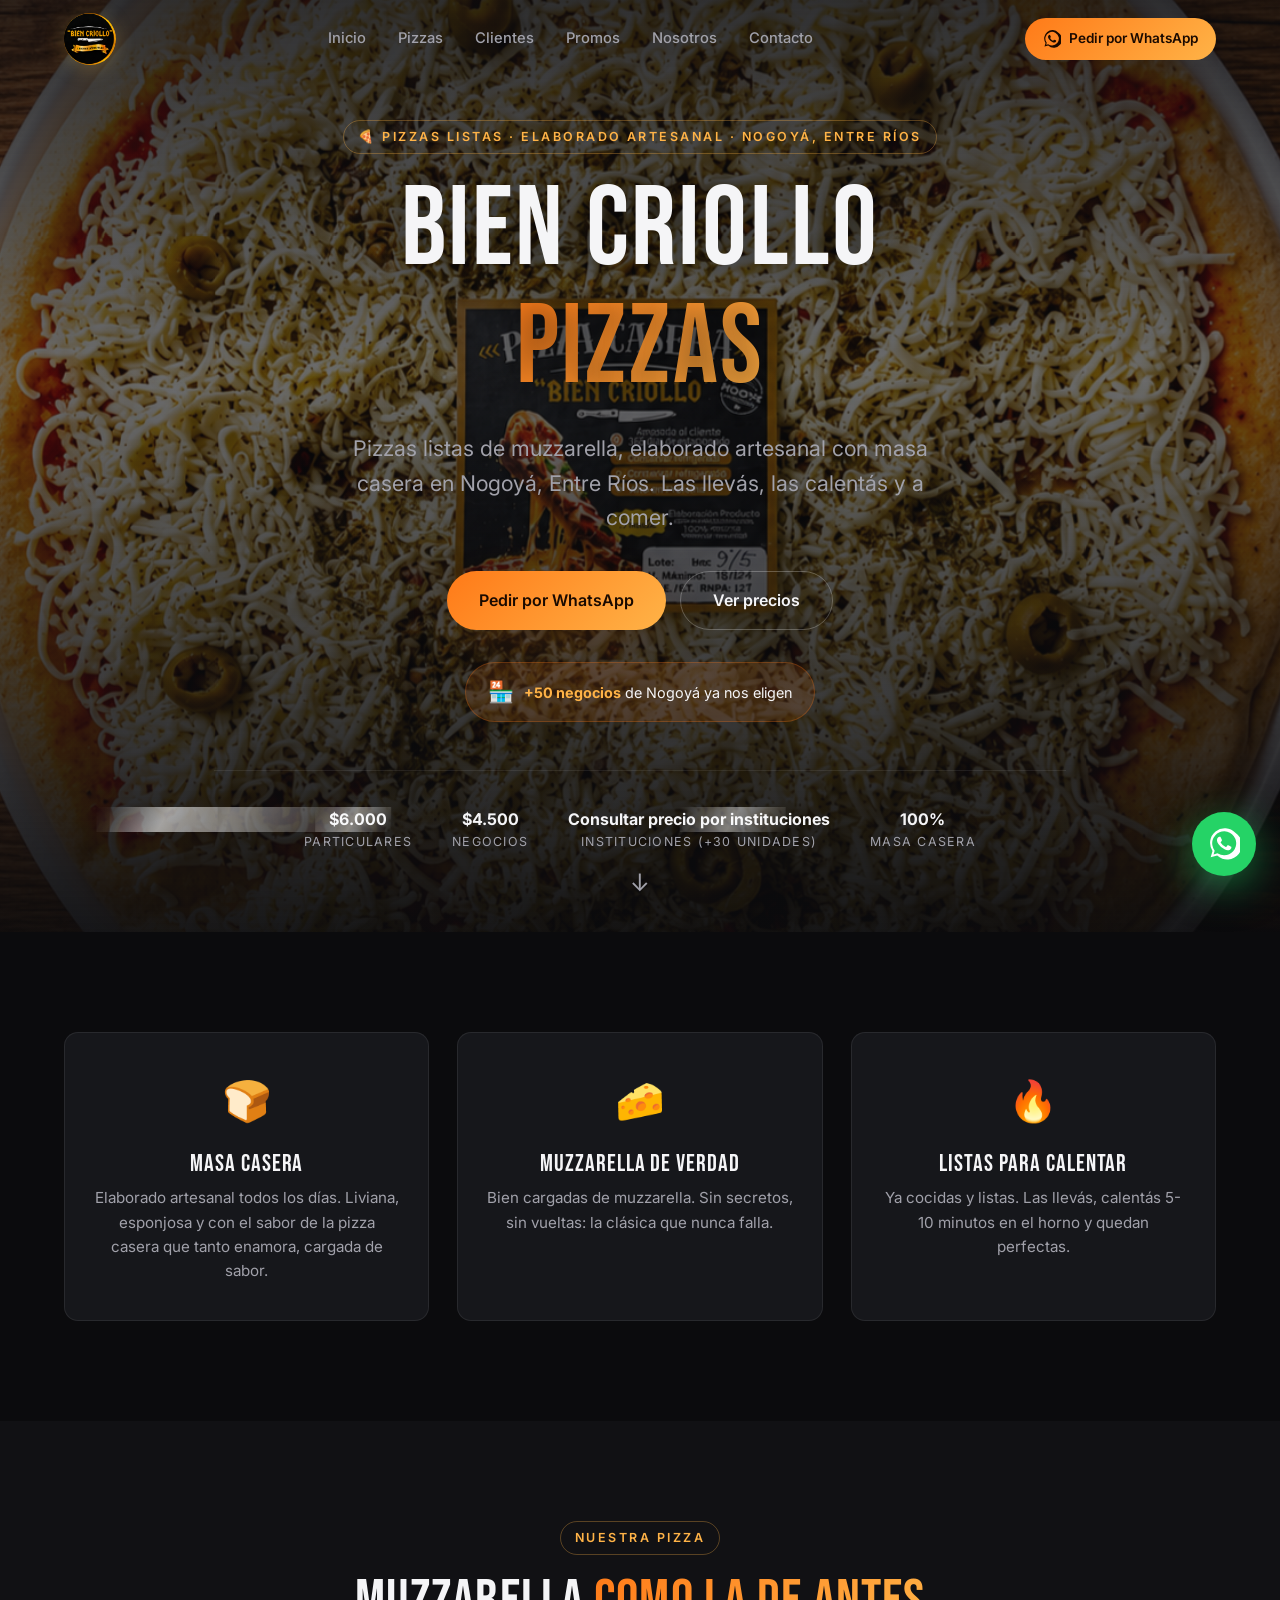
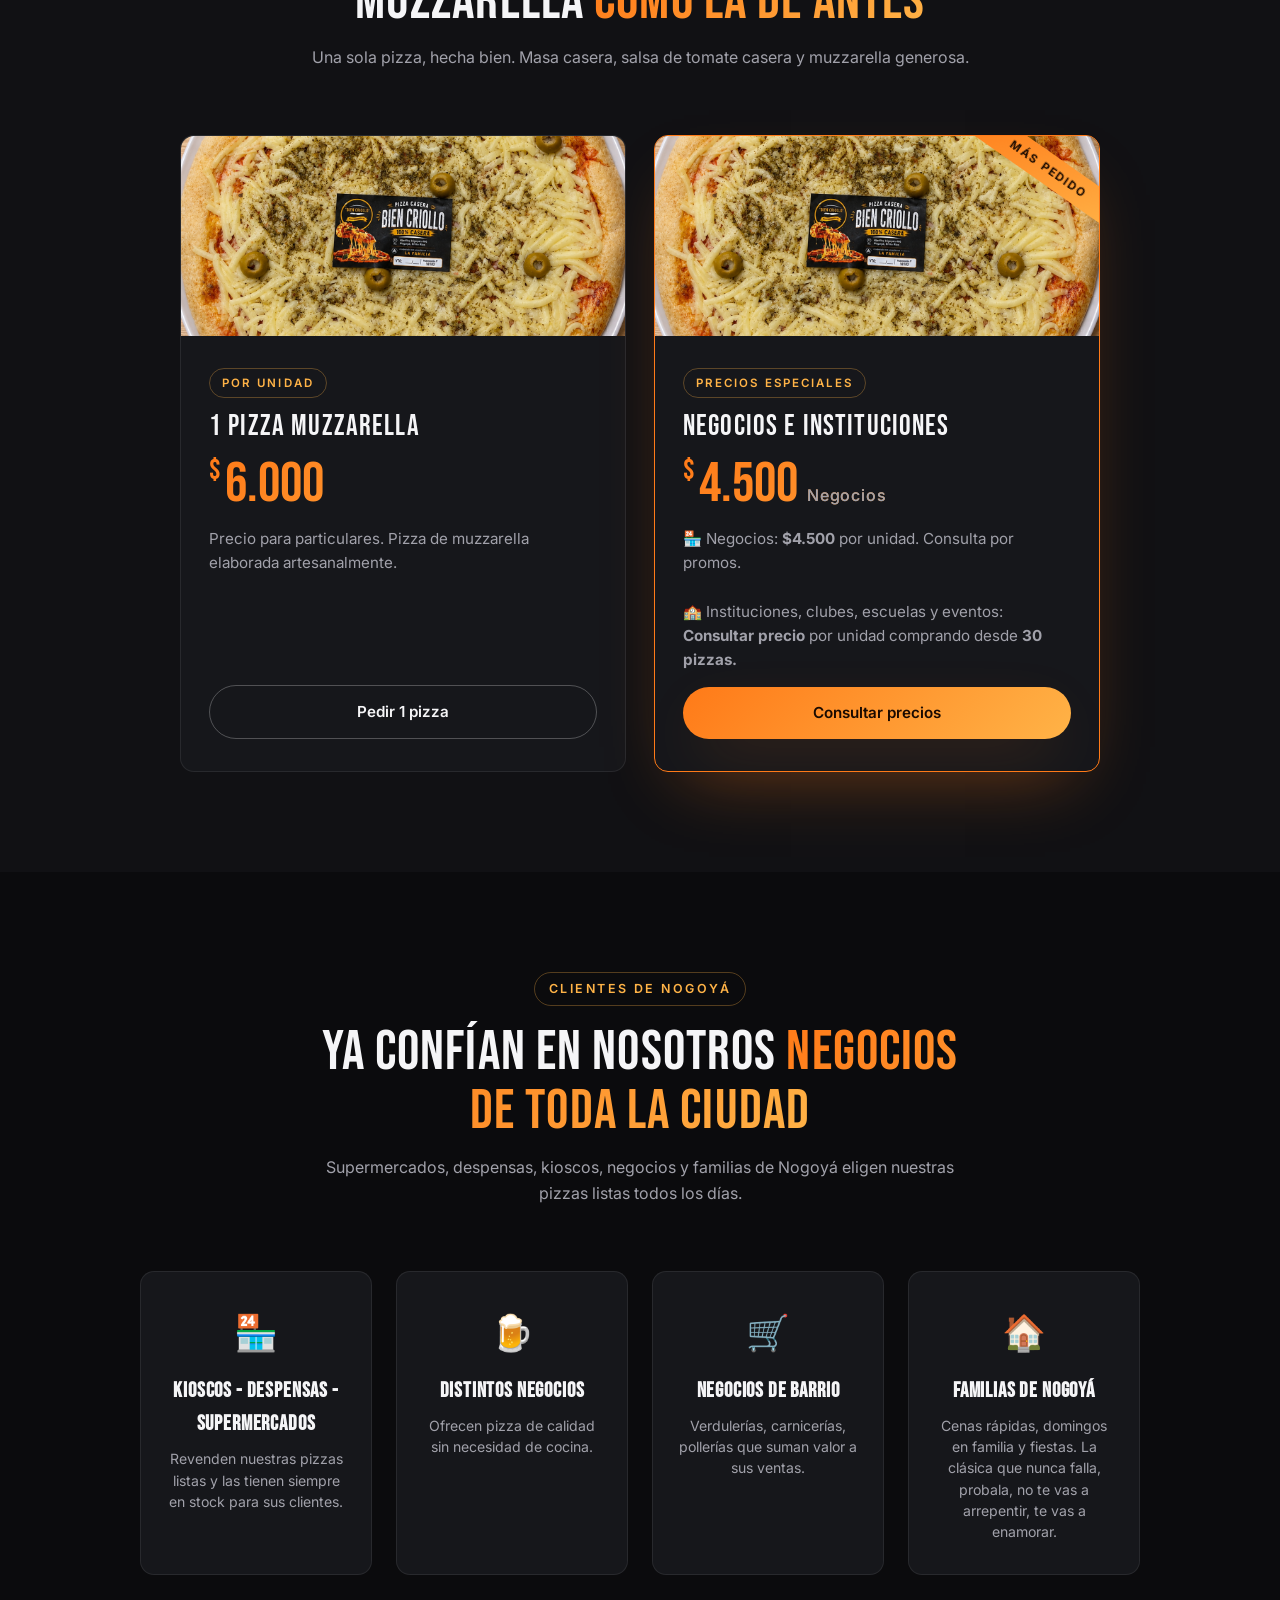
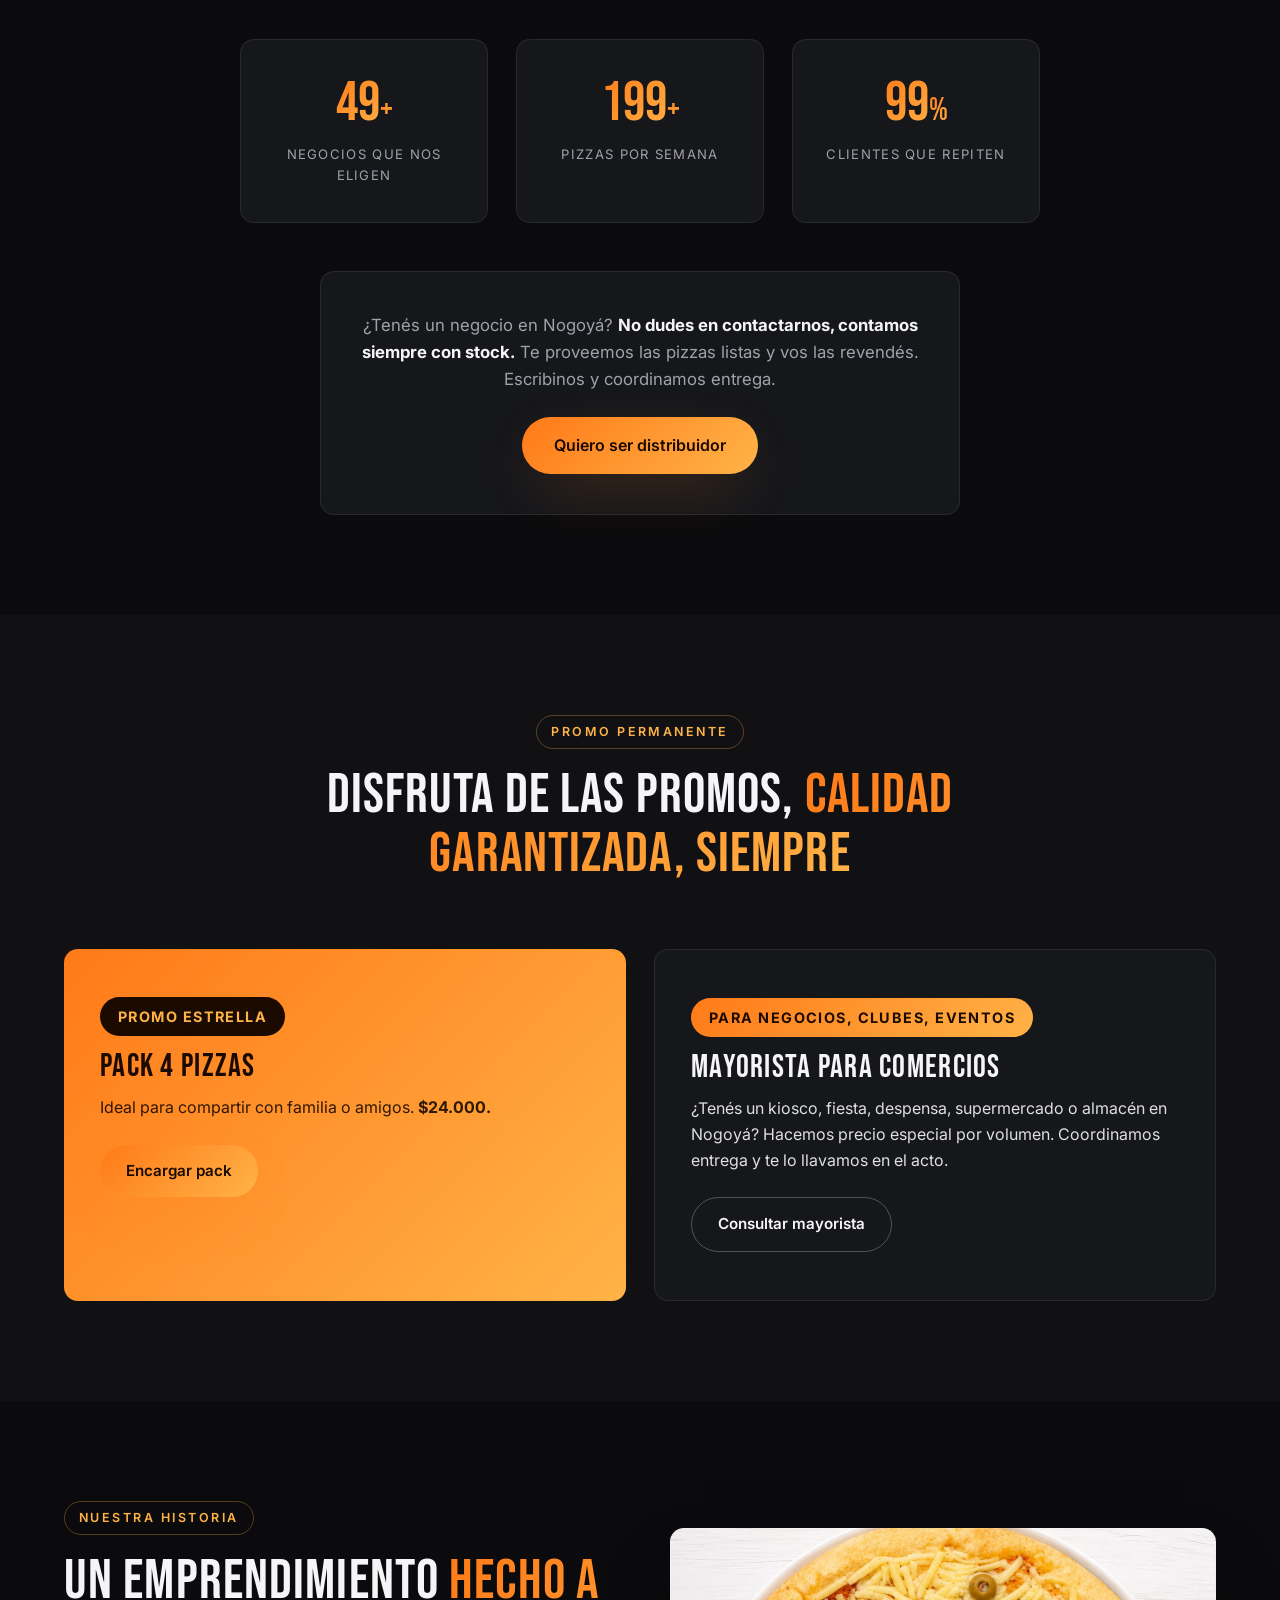
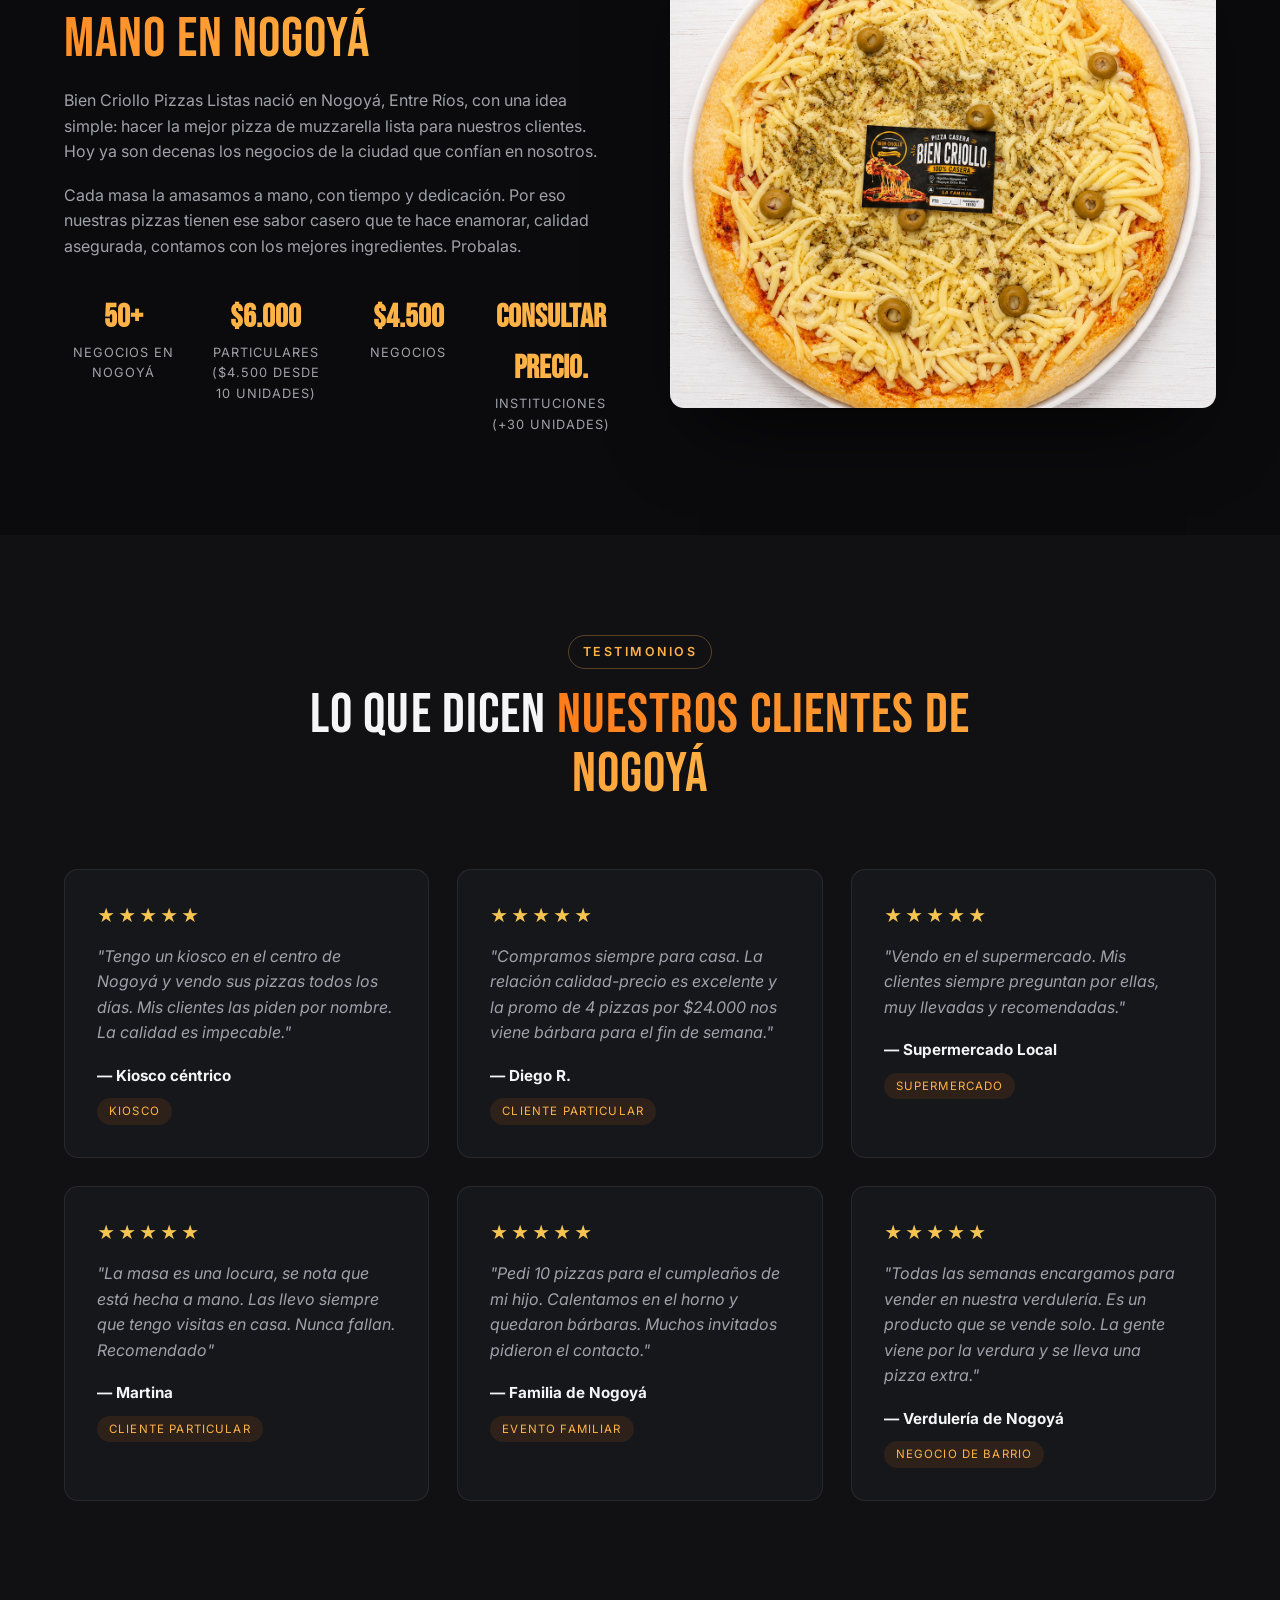
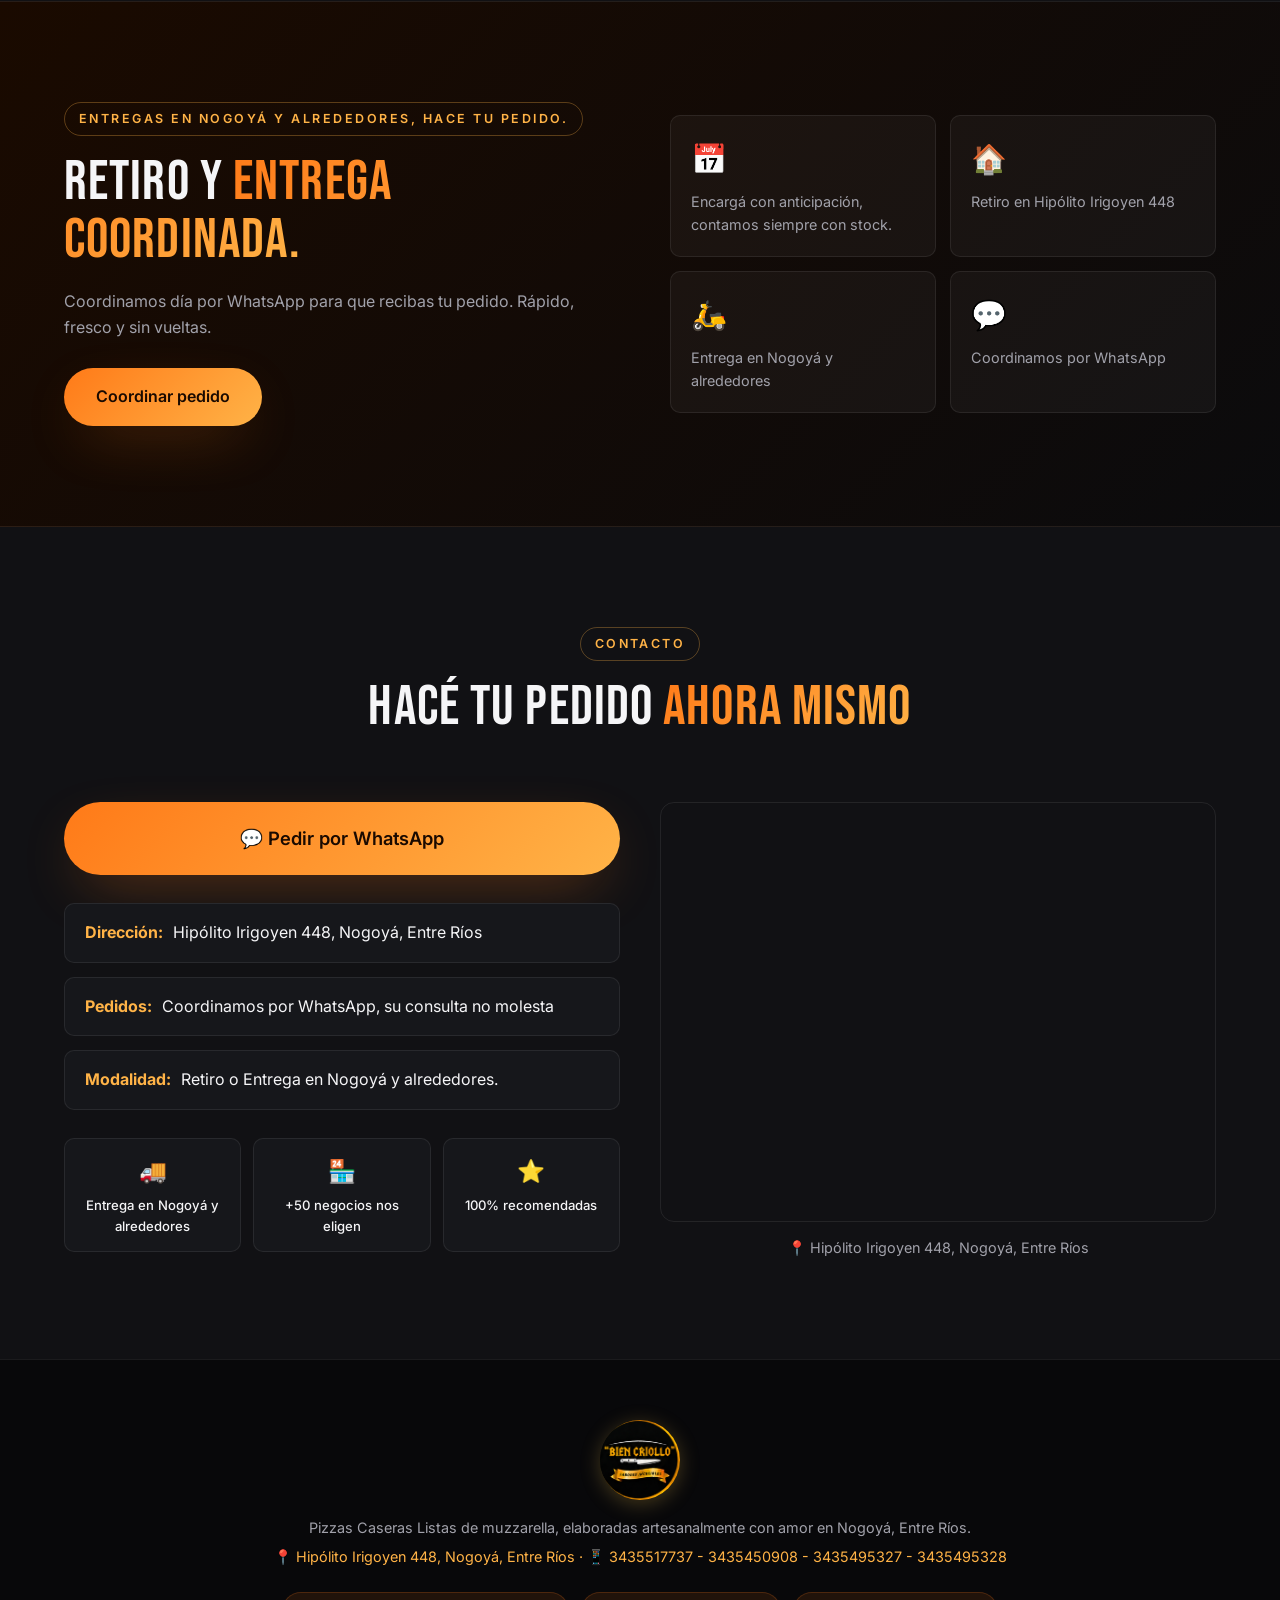
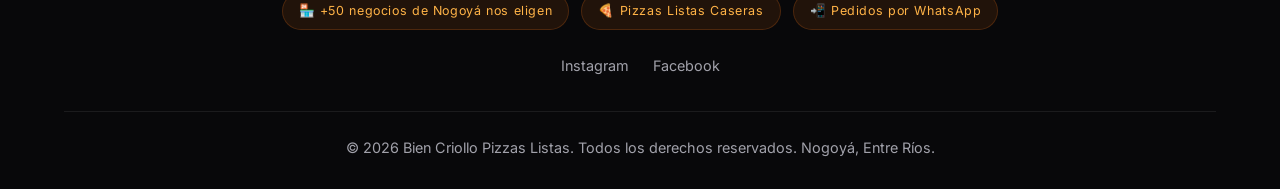
==== commit 269a43a6: "Change greeting from 'Hello World' to 'Goodbye World'" ====
--- a/index.html
+++ b/index.html
@@ -2,1164 +2,345 @@
 <html lang="es">
 <head>
   <meta charset="UTF-8" />
-
   <meta name="viewport" content="width=device-width, initial-scale=1.0" />
-
-  <!-- SEO PRINCIPAL -->
-  <title>Bien Criollo Pizzas | Pizzas Listas en Nogoyá, Entre Ríos</title>
-
-  <meta
-    name="description"
-    content="Bien Criollo Pizzas: pizzas listas de muzzarella, caseras y elaboradas artesanalmente en Nogoyá, Entre Ríos. Precios para particulares, negocios, instituciones y eventos. Pedí por WhatsApp."
-  />
-
-  <meta
-    name="keywords"
-    content="Bien Criollo Pizzas, pizzas Nogoyá, pizzas listas Nogoyá, pizza casera Nogoyá, pizza muzzarella Nogoyá, pizzas listas Entre Ríos, pizzas para negocios Nogoyá, pizzas mayoristas Nogoyá"
-  />
-
-  <meta name="author" content="Bien Criollo Pizzas" />
-
-  <meta name="robots" content="index, follow" />
-
-  <!-- CANONICAL -->
-  <link rel="canonical" href="https://biencriollopizzas.vercel.app/" />
-
-  <!-- OPEN GRAPH / FACEBOOK / WHATSAPP -->
-  <meta property="og:title" content="Bien Criollo Pizzas | Pizzas Listas en Nogoyá" />
-
-  <meta
-    property="og:description"
-    content="Pizzas listas de muzzarella, caseras y elaboradas artesanalmente en Nogoyá, Entre Ríos. Pedidos para particulares, negocios, instituciones y eventos."
-  />
-
+  <title>Bien Criollo Pizzas — Pizzas Listas en Nogoyá, Entre Ríos · $4.500</title>
+  <meta name="description" content="Pizzas Listas de muzzarella caseras en Nogoyá, Entre Ríos. $4.500 la unidad o $4.000 c/u desde varias unidades. Ya confían en nosotros decenas de negocios de la ciudad. Pedí por WhatsApp." />
+  <meta property="og:title" content="Bien Criollo Pizzas — Pizzas Listas en Nogoyá, Entre Ríos" />
+  <meta property="og:description" content="Pizzas Listas de muzzarella en Nogoyá. $4.500 · $4.000 c/u desde varias unidades. Ya eligen nuestros negocios de toda la ciudad." />
   <meta property="og:type" content="website" />
-
-  <meta property="og:url" content="https://biencriollopizzas.vercel.app/" />
-
-  <meta property="og:image" content="https://biencriollopizzas.vercel.app/hero.jpg" />
-
-  <meta property="og:image:alt" content="Bien Criollo Pizzas - Pizzas listas de muzzarella en Nogoyá" />
-
-  <meta property="og:locale" content="es_AR" />
-
-  <meta property="og:site_name" content="Bien Criollo Pizzas" />
-
-  <!-- TWITTER / X -->
-  <meta name="twitter:card" content="summary_large_image" />
-
-  <meta
-    name="twitter:title"
-    content="Bien Criollo Pizzas | Pizzas Listas en Nogoyá"
-  />
-
-  <meta
-    name="twitter:description"
-    content="Pizzas listas de muzzarella, caseras y elaboradas artesanalmente en Nogoyá, Entre Ríos."
-  />
-
-  <meta
-    name="twitter:image"
-    content="https://biencriollopizzas.vercel.app/hero.jpg"
-  />
-
-  <!-- FAVICON -->
-  <link rel="icon" type="image/png" href="logo.png" />
-
-  <!-- FUENTES -->
+  <meta property="og:image" content="hero.jpg" />
   <link rel="preconnect" href="https://fonts.googleapis.com">
-
   <link rel="preconnect" href="https://fonts.gstatic.com" crossorigin>
-
-  <link
-    href="https://fonts.googleapis.com/css2?family=Bebas+Neue&family=Inter:wght@300;400;500;600;700;800&display=swap"
-    rel="stylesheet"
-  >
-
-  <!-- CSS -->
+  <link href="https://fonts.googleapis.com/css2?family=Bebas+Neue&family=Inter:wght@300;400;500;600;700;800&display=swap" rel="stylesheet">
   <link rel="stylesheet" href="style.css" />
-
-  <!-- DATOS ESTRUCTURADOS PARA GOOGLE -->
-  <script type="application/ld+json">
-  {
-    "@context": "https://schema.org",
-    "@type": "LocalBusiness",
-    "name": "Bien Criollo Pizzas",
-    "description": "Pizzas listas de muzzarella, caseras y elaboradas artesanalmente en Nogoyá, Entre Ríos.",
-    "url": "https://biencriollopizzas.vercel.app/",
-    "image": "https://biencriollopizzas.vercel.app/hero.jpg",
-    "logo": "https://biencriollopizzas.vercel.app/logo.png",
-    "telephone": "+54 343 551 7737",
-    "priceRange": "$$",
-    "servesCuisine": "Pizza",
-    "address": {
-      "@type": "PostalAddress",
-      "streetAddress": "Hipólito Irigoyen 448",
-      "addressLocality": "Nogoyá",
-      "addressRegion": "Entre Ríos",
-      "postalCode": "3150",
-      "addressCountry": "AR"
-    },
-    "areaServed": {
-      "@type": "City",
-      "name": "Nogoyá"
-    },
-    "sameAs": [
-      "https://www.instagram.com/biencriollo_ngy/",
-      "https://www.facebook.com/diego.barreto.1656854"
-    ]
-  }
-  </script>
-
 </head>
-
 <body>
 
   <!-- HEADER -->
   <header class="header" id="header">
-
     <div class="container header__inner">
-
-      <a href="#inicio" class="logo" aria-label="Bien Criollo Pizzas - Inicio">
-
-        <img
-          src="logo.png"
-          alt="Bien Criollo Pizzas - Pizzas listas en Nogoyá"
-          class="logo__img"
-        />
-
+      <a href="#inicio" class="logo">
+        <img src="logo.png" alt="Bien Criollo Pizzas" class="logo__img" />
       </a>
-
-      <nav class="nav" id="nav" aria-label="Navegación principal">
-
+      <nav class="nav" id="nav">
         <a href="#inicio">Inicio</a>
-
         <a href="#pizzas">Pizzas</a>
-
         <a href="#clientes">Clientes</a>
-
         <a href="#promos">Promos</a>
-
         <a href="#nosotros">Nosotros</a>
-
         <a href="#contacto">Contacto</a>
-
       </nav>
-
-      <a
-        class="btn btn--primary btn--sm header__cta"
-        href="https://wa.me/5493435517737"
-        target="_blank"
-        rel="noopener"
-        aria-label="Pedir pizzas por WhatsApp"
-      >
-
-        <svg
-          viewBox="0 0 24 24"
-          width="18"
-          height="18"
-          fill="currentColor"
-          aria-hidden="true"
-        >
-          <path d="M20.5 3.5A11 11 0 0 0 3.4 17.2L2 22l4.9-1.3A11 11 0 1 0 20.5 3.5Zm-8.5 17a9 9 0 0 1-4.6-1.3l-.3-.2-2.9.8.8-2.8-.2-.3A9 9 0 1 1 12 20.5Zm5-6.7c-.3-.1-1.6-.8-1.8-.9s-.4-.1-.6.2-.7.9-.8 1-.3.2-.5.1a7.3 7.3 0 0 1-3.7-3.2c-.3-.5.3-.5.8-1.6a.6.6 0 0 0 0-.5l-.9-2c-.2-.5-.4-.4-.6-.4h-.5a1 1 0 0 0-.7.4 3 3 0 0 0-1 2.3 5.4 5.4 0 0 0 1.1 2.8 12 12 0 0 0 4.6 4 5 5 0 0 0 3.1.7 2.7 2.7 0 0 0 1.8-1.3 2.2 2.2 0 0 0 .2-1.3c-.1-.1-.3-.2-.5-.3Z"/>
-        </svg>
-
+      <a class="btn btn--primary btn--sm header__cta" href="https://wa.me/5493435517737" target="_blank" rel="noopener">
+        <svg viewBox="0 0 24 24" width="18" height="18" fill="currentColor"><path d="M20.5 3.5A11 11 0 0 0 3.4 17.2L2 22l4.9-1.3A11 11 0 1 0 20.5 3.5Zm-8.5 17a9 9 0 0 1-4.6-1.3l-.3-.2-2.9.8.8-2.8-.2-.3A9 9 0 1 1 12 20.5Zm5-6.7c-.3-.1-1.6-.8-1.8-.9s-.4-.1-.6.2-.7.9-.8 1-.3.2-.5.1a7.3 7.3 0 0 1-3.7-3.2c-.3-.5.3-.5.8-1.6a.6.6 0 0 0 0-.5l-.9-2c-.2-.5-.4-.4-.6-.4h-.5a1 1 0 0 0-.7.4 3 3 0 0 0-1 2.3 5.4 5.4 0 0 0 1.1 2.8 12 12 0 0 0 4.6 4 5 5 0 0 0 3.1.7 2.7 2.7 0 0 0 1.8-1.3 2.2 2.2 0 0 0 .2-1.3c-.1-.1-.3-.2-.5-.3Z"/></svg>
         Pedir por WhatsApp
-
       </a>
-
-      <button
-        class="burger"
-        id="burger"
-        aria-label="Abrir menú"
-        aria-controls="nav"
-        aria-expanded="false"
-      >
-        <span></span>
-        <span></span>
-        <span></span>
+      <button class="burger" id="burger" aria-label="Abrir menú">
+        <span></span><span></span><span></span>
       </button>
-
-    </div>
-
+    </div>
   </header>
-
 
   <!-- HERO -->
   <section class="hero" id="inicio">
-
-    <div
-      class="hero__bg"
-      style="background-image:url('hero.jpg')"
-    ></div>
-
+    <div class="hero__bg" style="background-image:url('hero.jpg')"></div>
     <div class="hero__overlay"></div>
-
     <div class="container hero__content">
-
-      <span class="eyebrow reveal">
-        🍕 Pizzas Listas · Elaboración artesanal · Nogoyá, Entre Ríos
-      </span>
-
-      <!-- NOMBRE DE MARCA: SE MANTIENE -->
-      <h1 class="hero__title reveal">
-        BIEN CRIOLLO<br />
-        <span class="accent">PIZZAS</span>
-      </h1>
-
-      <p class="hero__sub reveal">
-        Pizzas listas de muzzarella, elaboradas artesanalmente con masa casera
-        en Nogoyá, Entre Ríos. Las llevás, las calentás y a comer.
-      </p>
-
+      <span class="eyebrow reveal">🍕 Pizzas Listas · Elaborado artesanal · Nogoyá, Entre Ríos</span>
+      <h1 class="hero__title reveal">BIEN CRIOLLO<br/><span class="accent">PIZZAS</span></h1>
+      <p class="hero__sub reveal">Pizzas listas de muzzarella, elaborado artesanal con masa casera en Nogoyá, Entre Ríos. Las llevás, las calentás y a comer.</p>
       <div class="hero__cta reveal">
-
-        <a
-          class="btn btn--primary btn--lg"
-          href="https://wa.me/5493435517737?text=Hola!%20Quiero%20encargar%20pizzas"
-          target="_blank"
-          rel="noopener"
-        >
-          Pedir por WhatsApp
-        </a>
-
-        <a
-          class="btn btn--ghost btn--lg"
-          href="#pizzas"
-        >
-          Ver precios
-        </a>
-
-      </div>
-
+        <a class="btn btn--primary btn--lg" href="https://wa.me/5493435517737?text=Hola!%20Quiero%20encargar%20pizzas" target="_blank" rel="noopener">Pedir por WhatsApp</a>
+        <a class="btn btn--ghost btn--lg" href="#pizzas">Ver precios</a>
+      </div>
       <div class="hero__trust reveal">
-
         <div class="trust-badge">
-
           <span class="trust-badge__icon">🏪</span>
-
-          <span>
-            <strong>+50 negocios</strong> de Nogoyá ya nos eligen
-          </span>
-
-        </div>
-
-      </div>
-
+          <span><strong>+50 negocios</strong> de Nogoyá ya nos eligen</span>
+        </div>
+      </div>
       <div class="hero__meta reveal">
-
-        <div>
-          <strong>$6.000</strong>
-          <span>Particulares</span>
-        </div>
-
-        <div>
-          <strong>$4.500</strong>
-          <span>Negocios</span>
-        </div>
-
-        <div>
-          <strong>Consultar precio</strong>
-          <span>Instituciones (+30 unidades)</span>
-        </div>
-
-        <div>
-          <strong>100%</strong>
-          <span>Masa Casera</span>
-        </div>
-
-      </div>
-
-    </div>
-
-    <a
-      href="#beneficios"
-      class="hero__scroll"
-      aria-label="Conocer más sobre Bien Criollo Pizzas"
-    >
-      ↓
-    </a>
-
-  </section>
-
+        <div><strong>$6.000</strong><span>Particulares</span></div>
+        <div><strong>$4.500</strong><span>Negocios</span></div>
+        <div><strong>Consultar precio por instituciones</strong><span>Instituciones (+30 unidades)</span></div>
+        <div><strong>100%</strong><span>Masa Casera</span></div>
+      </div>
+    </div>
+    <a href="#beneficios" class="hero__scroll" aria-label="Scroll">↓</a>
+  </section>
 
   <!-- BENEFICIOS -->
   <section class="section" id="beneficios">
-
-    <div class="container">
-
+    <div class="container">
       <div class="grid grid--3">
-
-        <article class="card-benefit reveal">
-
+        <div class="card-benefit reveal">
           <div class="icon">🍞</div>
-
-          <h2>Masa CASERA</h2>
-
-          <p>
-            Elaborada artesanalmente todos los días. Liviana, esponjosa y con
-            el sabor de la pizza casera que tanto enamora.
-          </p>
-
-        </article>
-
-        <article class="card-benefit reveal">
-
+          <h3>Masa CASERA</h3>
+          <p>Elaborado artesanal todos los días. Liviana, esponjosa y con el sabor de la pizza casera que tanto enamora, cargada de sabor.</p>
+        </div>
+        <div class="card-benefit reveal">
           <div class="icon">🧀</div>
-
-          <h2>Muzzarella de Verdad</h2>
-
-          <p>
-            Bien cargadas de muzzarella. Sin secretos, sin vueltas:
-            la clásica pizza de muzzarella que nunca falla.
-          </p>
-
-        </article>
-
-        <article class="card-benefit reveal">
-
+          <h3>Muzzarella de Verdad</h3>
+          <p>Bien cargadas de muzzarella. Sin secretos, sin vueltas: la clásica que nunca falla.</p>
+        </div>
+        <div class="card-benefit reveal">
           <div class="icon">🔥</div>
-
-          <h2>Listas para Calentar</h2>
-
-          <p>
-            Ya cocidas y listas. Las llevás, calentás entre 5 y 10 minutos
-            en el horno y quedan perfectas.
-          </p>
-
-        </article>
-
-      </div>
-
-    </div>
-
-  </section>
-
+          <h3>Listas para Calentar</h3>
+          <p>Ya cocidas y listas. Las llevás, calentás 5-10 minutos en el horno y quedan perfectas.</p>
+        </div>
+      </div>
+    </div>
+  </section>
 
   <!-- MENU / PRECIOS -->
   <section class="section section--alt" id="pizzas">
-
-    <div class="container">
-
-      <header class="section__head reveal">
-
-        <span class="eyebrow">Nuestras pizzas</span>
-
-        <h2>
-          Pizza de Muzzarella
-          <span class="accent">como la de antes</span>
-        </h2>
-
-        <p>
-          Una pizza hecha bien. Masa casera, salsa de tomate casera
-          y muzzarella generosa.
-        </p>
-
-      </header>
-
-
+    <div class="container">
+      <header class="section__head reveal">
+        <span class="eyebrow">Nuestra pizza</span>
+        <h2>Muzzarella <span class="accent">como la de antes</span></h2>
+        <p>Una sola pizza, hecha bien. Masa casera, salsa de tomate casera y muzzarella generosa.</p>
+      </header>
       <div class="pricing">
-
-        <!-- PARTICULAR -->
         <article class="price-card reveal">
-
-          <div
-            class="price-card__img"
-            style="background-image:url('pizza.png')"
-            role="img"
-            aria-label="Pizza de muzzarella Bien Criollo"
-          ></div>
-
+          <div class="price-card__img" style="background-image:url('pizza.png')"></div>
           <div class="price-card__body">
-
-            <span class="price-card__tag">
-              Por unidad
-            </span>
-
-            <h3>
-              1 Pizza Muzzarella
-            </h3>
-
-            <div class="price-card__amount">
-
-              <span class="currency">$</span>6.000
-
-            </div>
-
-            <p>
-              Precio para particulares. Pizza de muzzarella
-              elaborada artesanalmente.
-            </p>
-
-            <a
-              class="btn btn--ghost btn--block"
-              href="https://wa.me/5493435517737?text=Hola!%20Quiero%20encargar%201%20pizza%20muzzarella"
-              target="_blank"
-              rel="noopener"
-            >
-              Pedir 1 pizza
-            </a>
-
+            <span class="price-card__tag">Por unidad</span>
+            <h3>1 Pizza Muzzarella</h3>
+            <div class="price-card__amount"><span class="currency">$</span>6.000</div>
+            <p>Precio para particulares. Pizza de muzzarella elaborada artesanalmente.</p>
+            <a class="btn btn--ghost btn--block" href="https://wa.me/5493435517737?text=Hola!%20Quiero%20encargar%201%20pizza%20muzzarella" target="_blank" rel="noopener">Pedir 1 pizza</a>
           </div>
-
         </article>
-
-
-        <!-- NEGOCIOS / INSTITUCIONES -->
         <article class="price-card price-card--featured reveal">
-
-          <div class="price-card__ribbon">
-            MÁS PEDIDO
-          </div>
-
-          <div
-            class="price-card__img"
-            style="background-image:url('pizza.png')"
-            role="img"
-            aria-label="Pizzas de muzzarella para negocios e instituciones"
-          ></div>
-
+          <div class="price-card__ribbon">MÁS PEDIDO</div>
+          <div class="price-card__img" style="background-image:url('pizza.png')"></div>
           <div class="price-card__body">
-
-            <span class="price-card__tag">
-              PRECIOS ESPECIALES
-            </span>
-
-            <h3>
-              Negocios e Instituciones
-            </h3>
-
-            <div class="price-card__amount">
-
-              <span class="currency">$</span>4.500
-
-              <small>
-                Negocios
-              </small>
-
-            </div>
-
-            <p>
-              🏪 Negocios:
-              <strong>$4.500</strong>
-              por unidad. Consultá por promociones.
-
-              <br /><br />
-
-              🏫 Instituciones, clubes, escuelas y eventos:
-              <strong>consultar precio</strong>
-              por unidad comprando desde
-              <strong>30 pizzas.</strong>
-            </p>
-
-            <a
-              class="btn btn--primary btn--block"
-              href="https://wa.me/5493435517737?text=Hola!%20Quiero%20consultar%20por%20precios%20para%20negocios%20o%20instituciones"
-              target="_blank"
-              rel="noopener"
-            >
-              Consultar precios
-            </a>
-
-          </div>
-
-        </article>
-
-      </div>
-
-    </div>
-
-  </section>
-
+            <span class="price-card__tag">PRECIOS ESPECIALES</span>
+
+<h3>Negocios e Instituciones</h3>
+
+<div class="price-card__amount">
+    <span class="currency">$</span>4.500
+    <small>Negocios</small>
+   
+</div>
+
+<p>
+🏪 Negocios: <strong>$4.500</strong> por unidad. Consulta por promos.<br><br>
+🏫 Instituciones, clubes, escuelas y eventos:
+<strong>Consultar precio</strong> por unidad comprando desde
+<strong>30 pizzas.</strong>
+</p>
+
+<a class="btn btn--primary btn--block"
+href="https://wa.me/5493435517737?text=Hola!%20Quiero%20consultar%20por%20precios%20para%20negocios%20o%20instituciones"
+target="_blank">
+Consultar precios
+</a>
+  </section>
 
   <!-- CLIENTES / NEGOCIOS DE NOGOYÁ -->
   <section class="section" id="clientes">
-
-    <div class="container">
-
-      <header class="section__head reveal">
-
-        <span class="eyebrow">
-          Clientes de Nogoyá
-        </span>
-
-        <h2>
-          Ya confían en nosotros
-          <span class="accent">
-            negocios de toda la ciudad
-          </span>
-        </h2>
-
-        <p>
-          Supermercados, despensas, kioscos, negocios y familias de Nogoyá
-          eligen nuestras pizzas listas todos los días.
-        </p>
-
-      </header>
-
-
+    <div class="container">
+      <header class="section__head reveal">
+        <span class="eyebrow">Clientes de Nogoyá</span>
+        <h2>Ya confían en nosotros <span class="accent">negocios de toda la ciudad</span></h2>
+        <p>Supermercados, despensas, kioscos, negocios y familias de Nogoyá eligen nuestras pizzas listas todos los días.</p>
+      </header>
       <div class="clients-grid reveal">
-
-        <article class="client-card">
-
+        <div class="client-card">
           <div class="client-card__icon">🏪</div>
-
-          <h3>
-            Kioscos - Despensas - Supermercados
-          </h3>
-
-          <p>
-            Revenden nuestras pizzas listas y las tienen siempre
-            en stock para sus clientes.
-          </p>
-
-        </article>
-
-
-        <article class="client-card">
-
+          <h4>Kioscos - Despensas - Supermercados</h4>
+          <p>Revenden nuestras pizzas listas y las tienen siempre en stock para sus clientes.</p>
+        </div>
+        <div class="client-card">
           <div class="client-card__icon">🍺</div>
-
-          <h3>
-            Distintos Negocios
-          </h3>
-
-          <p>
-            Ofrecen pizza de calidad sin necesidad de contar con cocina.
-          </p>
-
-        </article>
-
-
-        <article class="client-card">
-
+          <h4>Distintos Negocios</h4>
+          <p>Ofrecen pizza de calidad sin necesidad de cocina.</p>
+        </div>
+        <div class="client-card">
           <div class="client-card__icon">🛒</div>
-
-          <h3>
-            Negocios de Barrio
-          </h3>
-
-          <p>
-            Verdulerías, carnicerías y pollerías que suman valor
-            a sus ventas.
-          </p>
-
-        </article>
-
-
-        <article class="client-card">
-
+          <h4>Negocios de Barrio</h4>
+          <p>Verdulerías, carnicerías, pollerías que suman valor a sus ventas.</p>
+        </div>
+        <div class="client-card">
           <div class="client-card__icon">🏠</div>
-
-          <h3>
-            Familias de Nogoyá
-          </h3>
-
-          <p>
-            Cenas rápidas, domingos en familia y fiestas.
-            La clásica que nunca falla.
-          </p>
-
-        </article>
-
-      </div>
-
-
+          <h4>Familias de Nogoyá</h4>
+          <p>Cenas rápidas, domingos en familia y fiestas. La clásica que nunca falla, probala, no te vas a arrepentir, te vas a enamorar.</p>
+        </div>
+      </div>
       <div class="clients-counter reveal">
-
         <div class="counter-item">
-
-          <span
-            class="counter"
-            data-target="50"
-          >
-            0
-          </span>
-
-          <span class="counter__suffix">+</span>
-
-          <span class="counter__label">
-            Negocios que nos eligen
-          </span>
-
-        </div>
-
-
+          <span class="counter" data-target="50">0</span><span class="counter__suffix">+</span>
+          <span class="counter__label">Negocios que nos eligen</span>
+        </div>
         <div class="counter-item">
-
-          <span
-            class="counter"
-            data-target="200"
-          >
-            0
-          </span>
-
-          <span class="counter__suffix">+</span>
-
-          <span class="counter__label">
-            Pizzas por semana
-          </span>
-
-        </div>
-
-
+          <span class="counter" data-target="200">0</span><span class="counter__suffix">+</span>
+          <span class="counter__label">Pizzas por semana</span>
+        </div>
         <div class="counter-item">
-
-          <span
-            class="counter"
-            data-target="100"
-          >
-            0
-          </span>
-
-          <span class="counter__suffix">%</span>
-
-          <span class="counter__label">
-            Clientes que repiten
-          </span>
-
-        </div>
-
-      </div>
-
-
+          <span class="counter" data-target="100">0</span><span class="counter__suffix">%</span>
+          <span class="counter__label">Clientes que repiten</span>
+        </div>
+      </div>
       <div class="clients-cta reveal">
-
-        <p>
-          ¿Tenés un negocio en Nogoyá?
-          <strong>
-            No dudes en contactarnos, contamos siempre con stock.
-          </strong>
-
-          Te proveemos las pizzas listas y vos las revendés.
-          Escribinos y coordinamos la entrega.
-        </p>
-
-        <a
-          class="btn btn--primary btn--lg"
-          href="https://wa.me/5493435517737?text=Hola!%20Tengo%20un%20negocio%20en%20Nogoyá%20y%20quiero%20revender%20sus%20pizzas"
-          target="_blank"
-          rel="noopener"
-        >
-          Quiero ser distribuidor
-        </a>
-
-      </div>
-
-    </div>
-
-  </section>
-
+        <p>¿Tenés un negocio en Nogoyá? <strong>No dudes en contactarnos, contamos siempre con stock.</strong> Te proveemos las pizzas listas y vos las revendés. Escribinos y coordinamos entrega.</p>
+        <a class="btn btn--primary btn--lg" href="https://wa.me/5493435517737?text=Hola!%20Tengo%20un%20negocio%20en%20Nogoyá%20y%20quiero%20revender%20sus%20pizzas" target="_blank" rel="noopener">Quiero ser distribuidor</a>
+      </div>
+    </div>
+  </section>
 
   <!-- PROMOS -->
   <section class="section section--alt" id="promos">
-
-    <div class="container">
-
-      <header class="section__head reveal">
-
-        <span class="eyebrow">
-          Promociones
-        </span>
-
-        <h2>
-          Disfrutá de nuestras promos,
-          <span class="accent">
-            calidad garantizada
-          </span>
-        </h2>
-
-      </header>
-
-
+    <div class="container">
+      <header class="section__head reveal">
+        <span class="eyebrow">Promo permanente</span>
+        <h2>Disfruta de las promos, <span class="accent">calidad garantizada, siempre</span></h2>
+      </header>
       <div class="grid grid--2">
-
-        <article class="promo reveal">
-
-          <div class="promo__badge">
-            PROMO ESTRELLA
-          </div>
-
-          <h3>
-            Pack 4 Pizzas
-          </h3>
-
+        <div class="promo reveal">
+          <div class="promo__badge">PROMO ESTRELLA</div>
+          <h3>Pack 4 Pizzas</h3>
           <p>
-            Ideal para compartir con familia o amigos.
-
-            <strong>
-              $24.000.
-            </strong>
+          Ideal para compartir con familia o amigos.
+          <strong>$24.000.</strong>
           </p>
-
-          <a
-            class="btn btn--primary"
-            href="https://wa.me/5493435517737?text=Hola!%20Quiero%20el%20pack%20de%204%20pizzas"
-            target="_blank"
-            rel="noopener"
-          >
-            Encargar pack
-          </a>
-
-        </article>
-
-
-        <article class="promo promo--dark reveal">
-
-          <div class="promo__badge promo__badge--alt">
-            PARA NEGOCIOS, CLUBES Y EVENTOS
-          </div>
-
-          <h3>
-            Mayorista para comercios
-          </h3>
-
-          <p>
-            ¿Tenés un kiosco, fiesta, despensa, supermercado o almacén
-            en Nogoyá? Hacemos precio especial por volumen.
-            Coordinamos entrega.
-          </p>
-
-          <a
-            class="btn btn--ghost"
-            href="https://wa.me/5493435517737?text=Hola!%20Tengo%20un%20comercio%20y%20quiero%20precio%20mayorista"
-            target="_blank"
-            rel="noopener"
-          >
-            Consultar mayorista
-          </a>
-
-        </article>
-
-      </div>
-
-    </div>
-
-  </section>
-
+          <a class="btn btn--primary" href="https://wa.me/5493435517737?text=Hola!%20Quiero%20el%20pack%20de%204%20pizzas" target="_blank" rel="noopener">Encargar pack</a>
+        </div>
+        <div class="promo promo--dark reveal">
+          <div class="promo__badge promo__badge--alt">PARA NEGOCIOS, CLUBES, EVENTOS</div>
+          <h3>Mayorista para comercios</h3>
+          <p>¿Tenés un kiosco, fiesta, despensa, supermercado o almacén en Nogoyá? Hacemos precio especial por volumen. Coordinamos entrega y te lo llavamos en el acto.</p>
+          <a class="btn btn--ghost" href="https://wa.me/5493435517737?text=Hola!%20Tengo%20un%20comercio%20y%20quiero%20precio%20mayorista" target="_blank" rel="noopener">Consultar mayorista</a>
+        </div>
+      </div>
+    </div>
+  </section>
 
   <!-- NOSOTROS -->
   <section class="section" id="nosotros">
-
     <div class="container nosotros">
-
       <div class="reveal">
-
-        <span class="eyebrow">
-          Nuestra historia
-        </span>
-
-        <h2>
-          Un emprendimiento
-          <span class="accent">
-            hecho a mano en Nogoyá
-          </span>
-        </h2>
-
-        <p>
-          Bien Criollo Pizzas Listas nació en Nogoyá, Entre Ríos,
-          con una idea simple: hacer pizzas de muzzarella listas,
-          caseras y de calidad para nuestros clientes.
-          Hoy ya son decenas los negocios de la ciudad que confían
-          en nosotros.
-        </p>
-
-        <p>
-          Cada masa la amasamos a mano, con tiempo y dedicación.
-          Por eso nuestras pizzas tienen ese sabor casero que las
-          caracteriza. Trabajamos con ingredientes seleccionados
-          y elaboración artesanal.
-        </p>
-
-
+        <span class="eyebrow">Nuestra historia</span>
+        <h2>Un emprendimiento <span class="accent">hecho a mano en Nogoyá</span></h2>
+        <p>Bien Criollo Pizzas Listas nació en Nogoyá, Entre Ríos, con una idea simple: hacer la mejor pizza de muzzarella lista para nuestros clientes. Hoy ya son decenas los negocios de la ciudad que confían en nosotros.</p>
+        <p>Cada masa la amasamos a mano, con tiempo y dedicación. Por eso nuestras pizzas tienen ese sabor casero que te hace enamorar, calidad asegurada, contamos con los mejores ingredientes. Probalas.</p>
         <div class="stats">
-
           <div>
-
-            <strong>
-              50+
-            </strong>
-
-            <span>
-              Negocios en Nogoyá
-            </span>
-
-          </div>
-
-
-          <div>
-
-            <strong>
-              $6.000
-            </strong>
-
-            <span>
-              Particulares
-            </span>
-
-          </div>
-
-
-          <div>
-
-            <strong>
-              $4.500
-            </strong>
-
-            <span>
-              Negocios
-            </span>
-
-          </div>
-
-
-          <div>
-
-            <strong>
-              +30
-            </strong>
-
-            <span>
-              Unidades para instituciones
-            </span>
-
-          </div>
-
-        </div>
-
-      </div>
-
-
-      <div
-        class="nosotros__img reveal"
-        style="background-image:url('pizza2.png')"
-        role="img"
-        aria-label="Pizza casera Bien Criollo"
-      ></div>
-
-    </div>
-
-  </section>
-
+    <strong>50+</strong>
+    <span>Negocios en Nogoyá</span>
+</div>
+
+<div>
+    <strong>$6.000</strong>
+    <span>Particulares ($4.500 desde 10 unidades)</span>
+</div>
+
+<div>
+    <strong>$4.500</strong>
+    <span>Negocios</span>
+</div>
+
+<div>
+    <strong>Consultar precio.</strong>
+    <span>Instituciones (+30 unidades)</span>
+</div>
+        </div>
+      </div>
+      <div class="nosotros__img reveal" style="background-image:url('pizza2.png')"></div>
+    </div>
+  </section>
 
   <!-- TESTIMONIOS -->
   <section class="section section--alt" id="testimonios">
-
-    <div class="container">
-
-      <header class="section__head reveal">
-
-        <span class="eyebrow">
-          Testimonios
-        </span>
-
-        <h2>
-          Lo que dicen
-          <span class="accent">
-            nuestros clientes de Nogoyá
-          </span>
-        </h2>
-
-      </header>
-
-
+    <div class="container">
+      <header class="section__head reveal">
+        <span class="eyebrow">Testimonios</span>
+        <h2>Lo que dicen <span class="accent">nuestros clientes de Nogoyá</span></h2>
+      </header>
       <div class="grid grid--3">
-
-        <article class="testimonial reveal">
-
-          <div class="stars">
-            ★★★★★
-          </div>
-
-          <p>
-            "Tengo un kiosco en el centro de Nogoyá y vendo sus pizzas
-            todos los días. Mis clientes las piden por nombre.
-            La calidad es impecable."
-          </p>
-
-          <strong>
-            — Kiosco céntrico
-          </strong>
-
-          <span class="testimonial__tag">
-            Kiosco
-          </span>
-
-        </article>
-
-
-        <article class="testimonial reveal">
-
-          <div class="stars">
-            ★★★★★
-          </div>
-
-          <p>
-            "Compramos siempre para casa. La relación calidad-precio
-            es excelente y la promo de 4 pizzas por $24.000 nos viene
-            bárbara para el fin de semana."
-          </p>
-
-          <strong>
-            — Diego R.
-          </strong>
-
-          <span class="testimonial__tag">
-            Cliente particular
-          </span>
-
-        </article>
-
-
-        <article class="testimonial reveal">
-
-          <div class="stars">
-            ★★★★★
-          </div>
-
-          <p>
-            "Vendo en el supermercado. Mis clientes siempre preguntan
-            por ellas, muy llevadas y recomendadas."
-          </p>
-
-          <strong>
-            — Supermercado Local
-          </strong>
-
-          <span class="testimonial__tag">
-            Supermercado
-          </span>
-
-        </article>
-
-
-        <article class="testimonial reveal">
-
-          <div class="stars">
-            ★★★★★
-          </div>
-
-          <p>
-            "La masa es una locura, se nota que está hecha a mano.
-            Las llevo siempre que tengo visitas en casa.
-            Nunca fallan."
-          </p>
-
-          <strong>
-            — Martina
-          </strong>
-
-          <span class="testimonial__tag">
-            Cliente particular
-          </span>
-
-        </article>
-
-
-        <article class="testimonial reveal">
-
-          <div class="stars">
-            ★★★★★
-          </div>
-
-          <p>
-            "Pedí 10 pizzas para el cumpleaños de mi hijo.
-            Calentamos en el horno y quedaron bárbaras.
-            Muchos invitados pidieron el contacto."
-          </p>
-
-          <strong>
-            — Familia de Nogoyá
-          </strong>
-
-          <span class="testimonial__tag">
-            Evento familiar
-          </span>
-
-        </article>
-
-
-        <article class="testimonial reveal">
-
-          <div class="stars">
-            ★★★★★
-          </div>
-
-          <p>
-            "Todas las semanas encargamos para vender en nuestra
-            verdulería. Es un producto que se vende solo."
-          </p>
-
-          <strong>
-            — Verdulería de Nogoyá
-          </strong>
-
-          <span class="testimonial__tag">
-            Negocio de barrio
-          </span>
-
-        </article>
-
-      </div>
-
-    </div>
-
-  </section>
-
+        <div class="testimonial reveal">
+          <div class="stars">★★★★★</div>
+          <p>"Tengo un kiosco en el centro de Nogoyá y vendo sus pizzas todos los días. Mis clientes las piden por nombre. La calidad es impecable."</p>
+          <strong>— Kiosco céntrico</strong>
+          <span class="testimonial__tag">Kiosco</span>
+        </div>
+        <div class="testimonial reveal">
+          <div class="stars">★★★★★</div>
+          <p>"Compramos siempre para casa. La relación calidad-precio es excelente y la promo de 4 pizzas por $24.000 nos viene bárbara para el fin de semana."</p>
+          <strong>— Diego R.</strong>
+          <span class="testimonial__tag">Cliente particular</span>
+        </div>
+        <div class="testimonial reveal">
+          <div class="stars">★★★★★</div>
+          <p>"Vendo en el supermercado. Mis clientes siempre preguntan por ellas, muy llevadas y recomendadas."</p>
+          <strong>— Supermercado Local</strong>
+          <span class="testimonial__tag">Supermercado</span>
+        </div>
+        <div class="testimonial reveal">
+          <div class="stars">★★★★★</div>
+          <p>"La masa es una locura, se nota que está hecha a mano. Las llevo siempre que tengo visitas en casa. Nunca fallan. Recomendado"</p>
+          <strong>— Martina</strong>
+          <span class="testimonial__tag">Cliente particular</span>
+        </div>
+        <div class="testimonial reveal">
+          <div class="stars">★★★★★</div>
+          <p>"Pedi 10 pizzas para el cumpleaños de mi hijo. Calentamos en el horno y quedaron bárbaras. Muchos invitados pidieron el contacto."</p>
+          <strong>— Familia de Nogoyá</strong>
+          <span class="testimonial__tag">Evento familiar</span>
+        </div>
+        <div class="testimonial reveal">
+          <div class="stars">★★★★★</div>
+          <p>"Todas las semanas encargamos para vender en nuestra verdulería. Es un producto que se vende solo. La gente viene por la verdura y se lleva una pizza extra."</p>
+          <strong>— Verdulería de Nogoyá</strong>
+          <span class="testimonial__tag">Negocio de barrio</span>
+        </div>
+      </div>
+    </div>
+  </section>
 
   <!-- ENTREGAS -->
   <section class="delivery">
-
     <div class="container delivery__inner reveal">
-
       <div>
-
-        <span class="eyebrow">
-          Entregas en Nogoyá y alrededores
-        </span>
-
-        <h2>
-          Retiro y
-          <span class="accent">
-            entrega coordinada
-          </span>
-        </h2>
-
-        <p>
-          Coordinamos el día por WhatsApp para que recibas tu pedido.
-          Rápido, fresco y sin vueltas.
-        </p>
-
-        <a
-          class="btn btn--primary btn--lg"
-          href="https://wa.me/5493435517737?text=Hola!%20Quiero%20coordinar%20un%20pedido%20en%20Nogoyá"
-          target="_blank"
-          rel="noopener"
-        >
-          Coordinar pedido
-        </a>
-
-      </div>
-
-
+        <span class="eyebrow">Entregas en Nogoyá y alrededores, hace tu pedido.</span>
+        <h2>Retiro y <span class="accent">entrega coordinada.</span></h2>
+        <p>Coordinamos día por WhatsApp para que recibas tu pedido. Rápido, fresco y sin vueltas.</p>
+        <a class="btn btn--primary btn--lg" href="https://wa.me/5493435517737?text=Hola!%20Quiero%20coordinar%20un%20pedido%20en%20Nogoyá" target="_blank" rel="noopener">Coordinar pedido</a>
+      </div>
       <div class="delivery__features">
-
-        <div>
-          <strong>📅</strong>
-          <span>
-            Encargá con anticipación, contamos siempre con stock.
-          </span>
-        </div>
-
-        <div>
-          <strong>🏠</strong>
-          <span>
-            Retiro en Hipólito Irigoyen 448
-          </span>
-        </div>
-
-        <div>
-          <strong>🛵</strong>
-          <span>
-            Entrega en Nogoyá y alrededores
-          </span>
-        </div>
-
-        <div>
-          <strong>💬</strong>
-          <span>
-            Coordinamos por WhatsApp
-          </span>
-        </div>
-
-      </div>
-
-    </div>
-
-  </section>
-
+        <div><strong>📅</strong><span>Encargá con anticipación, contamos siempre con stock.</span></div>
+        <div><strong>🏠</strong><span>Retiro en Hipólito Irigoyen 448</span></div>
+        <div><strong>🛵</strong><span>Entrega en Nogoyá y alrededores</span></div>
+        <div><strong>💬</strong><span>Coordinamos por WhatsApp</span></div>
+      </div>
+    </div>
+  </section>
 
   <!-- CONTACTO + MAPA -->
   <section class="section section--alt" id="contacto">
-
-    <div class="container">
-
-      <header class="section__head reveal">
-
-        <span class="eyebrow">
-          Contacto
-        </span>
-
-        <h2>
-          Hacé tu pedido
-          <span class="accent">
-            ahora mismo
-          </span>
-        </h2>
-
-      </header>
-
-
+    <div class="container">
+      <header class="section__head reveal">
+        <span class="eyebrow">Contacto</span>
+        <h2>Hacé tu pedido <span class="accent">ahora mismo</span></h2>
+      </header>
       <div class="contact">
-
         <div class="reveal">
-
-          <a
-            class="btn btn--primary btn--xl btn--block"
-            href="https://wa.me/5493435517737"
-            target="_blank"
-            rel="noopener"
-          >
+          <a class="btn btn--primary btn--xl btn--block" href="https://wa.me/5493435517737" target="_blank" rel="noopener">
             💬 Pedir por WhatsApp
           </a>
-
-
           <ul class="contact__list">
-
-            <li>
-              <strong>Dirección:</strong>
-              Hipólito Irigoyen 448, Nogoyá, Entre Ríos
-            </li>
-
-            <li>
-              <strong>Pedidos:</strong>
-              Coordinamos por WhatsApp, tu consulta no molesta
-            </li>
-
-            <li>
-              <strong>Modalidad:</strong>
-              Retiro o entrega en Nogoyá y alrededores
-            </li>
-
+            <li><strong>Dirección:</strong> Hipólito Irigoyen 448, Nogoyá, Entre Ríos</li>
+            <li><strong>Pedidos:</strong> Coordinamos por WhatsApp, su consulta no molesta</li>
+            <li><strong>Modalidad:</strong> Retiro o Entrega en Nogoyá y alrededores.</li>
           </ul>
-
-
           <div class="contact__badge-box reveal">
-
-            <div class="mini-badge">
-              <span>🚚</span>
-              Entrega en Nogoyá y alrededores
-            </div>
-
-            <div class="mini-badge">
-              <span>🏪</span>
-              +50 negocios nos eligen
-            </div>
-
-            <div class="mini-badge">
-              <span>⭐</span>
-              Pizzas recomendadas
-            </div>
-
+            <div class="mini-badge"><span>🚚</span> Entrega en Nogoyá y alrededores</div>
+            <div class="mini-badge"><span>🏪</span> +50 negocios nos eligen</div>
+            <div class="mini-badge"><span>⭐</span> 100% recomendadas</div>
           </div>
-
-        </div>
-
-
+        </div>
         <div class="reveal">
-
           <div class="map">
-
             <iframe
               src="https://www.google.com/maps?q=Hip%C3%B3lito+Irigoyen+448,+Nogoy%C3%A1,+Entre+R%C3%ADos,+Argentina&output=embed"
               width="100%"
@@ -1168,133 +349,46 @@
               allowfullscreen=""
               loading="lazy"
               referrerpolicy="no-referrer-when-downgrade"
-              title="Ubicación de Bien Criollo Pizzas en Nogoyá, Entre Ríos"
+              title="Ubicación Bien Criollo Pizzas - Hipólito Irigoyen 448, Nogoyá, Entre Ríos"
             ></iframe>
-
           </div>
-
-          <p class="map__caption">
-            📍 Hipólito Irigoyen 448, Nogoyá, Entre Ríos
-          </p>
-
-        </div>
-
-      </div>
-
-    </div>
-
-  </section>
-
+          <p class="map__caption">📍 Hipólito Irigoyen 448, Nogoyá, Entre Ríos</p>
+        </div>
+      </div>
+    </div>
+  </section>
 
   <!-- FOOTER -->
   <footer class="footer">
-
     <div class="container footer__inner">
-
       <div>
-
-        <div class="logo">
-
-          <img
-            src="logo.png"
-            alt="Bien Criollo Pizzas"
-            class="logo__img logo__img--lg"
-          />
-
-        </div>
-
-        <p>
-          Pizzas caseras listas de muzzarella, elaboradas artesanalmente
-          en Nogoyá, Entre Ríos.
-        </p>
-
-        <p class="footer__address">
-          📍 Hipólito Irigoyen 448, Nogoyá, Entre Ríos
-          ·
-          📱 3435517737 - 3435450908 - 3435495327 - 3435495328
-        </p>
-
-      </div>
-
-
+        <div class="logo"><img src="logo.png" alt="Bien Criollo Pizzas" class="logo__img logo__img--lg" /></div>
+        <p>Pizzas Caseras Listas de muzzarella, elaboradas artesanalmente con amor en Nogoyá, Entre Ríos.</p>
+        <p class="footer__address">📍 Hipólito Irigoyen 448, Nogoyá, Entre Ríos · 📱 3435517737 - 3435450908 - 3435495327 - 3435495328</p>
+      </div>
       <div class="footer__badges">
-
-        <span class="footer__badge">
-          🏪 +50 negocios de Nogoyá nos eligen
-        </span>
-
-        <span class="footer__badge">
-          🍕 Pizzas Listas Caseras
-        </span>
-
-        <span class="footer__badge">
-          📲 Pedidos por WhatsApp
-        </span>
-
-      </div>
-
-
+        <span class="footer__badge">🏪 +50 negocios de Nogoyá nos eligen</span>
+        <span class="footer__badge">🍕 Pizzas Listas Caseras</span>
+        <span class="footer__badge">📲 Pedidos por WhatsApp</span>
+      </div>
       <div class="footer__social">
-
-        <a
-          href="https://www.instagram.com/biencriollo_ngy/"
-          target="_blank"
-          rel="noopener"
-          aria-label="Instagram de Bien Criollo Pizzas"
-        >
-          Instagram
-        </a>
-
-        <a
-          href="https://www.facebook.com/diego.barreto.1656854"
-          target="_blank"
-          rel="noopener"
-          aria-label="Facebook de Bien Criollo Pizzas"
-        >
-          Facebook
-        </a>
-
-      </div>
-
-
-      <p class="footer__copy">
-
-        © <span id="year"></span>
-        Bien Criollo Pizzas Listas.
-        Todos los derechos reservados.
-        Nogoyá, Entre Ríos.
-
-      </p>
-
-    </div>
-
+    <a href="https://www.instagram.com/biencriollo_ngy/" target="_blank" rel="noopener" aria-label="Instagram">
+        Instagram
+    </a>
+
+    <a href="https://www.facebook.com/diego.barreto.1656854" target="_blank" rel="noopener" aria-label="Facebook">
+        Facebook
+    </a>
+</div>
+      <p class="footer__copy">© <span id="year"></span> Bien Criollo Pizzas Listas. Todos los derechos reservados. Nogoyá, Entre Ríos.</p>
+    </div>
   </footer>
 
-
   <!-- WHATSAPP FLOATING -->
-  <a
-    class="wa-float"
-    href="https://wa.me/5493435517737"
-    target="_blank"
-    rel="noopener"
-    aria-label="Contactar a Bien Criollo Pizzas por WhatsApp"
-  >
-
-    <svg
-      viewBox="0 0 24 24"
-      width="32"
-      height="32"
-      fill="currentColor"
-      aria-hidden="true"
-    >
-      <path d="M20.5 3.5A11 11 0 0 0 3.4 17.2L2 22l4.9-1.3A11 11 0 1 0 20.5 3.5Zm-8.5 17a9 9 0 0 1-4.6-1.3l-.3-.2-2.9.8.8-2.8-.2-.3A9 9 0 1 1 12 20.5Zm5-6.7c-.3-.1-1.6-.8-1.8-.9s-.4-.1-.6.2-.7.9-.8 1-.3.2-.5.1a7.3 7.3 0 0 1-3.7-3.2c-.3-.5.3-.5.8-1.6a.6.6 0 0 0 0-.5l-.9-2c-.2-.5-.4-.4-.6-.4h-.5a1 1 0 0 0-.7.4 3 3 0 0 0-1 2.3 5.4 5.4 0 0 0 1.1 2.8 12 12 0 0 0 4.6 4 5 5 0 0 0 3.1.7 2.7 2.7 0 0 0 1.8-1.3 2.2 2.2 0 0 0-.2-1.3c-.1-.1-.3-.2-.5-.3Z"/>
-    </svg>
-
+  <a class="wa-float" href="https://wa.me/5493435517737" target="_blank" rel="noopener" aria-label="WhatsApp">
+    <svg viewBox="0 0 24 24" width="32" height="32" fill="currentColor"><path d="M20.5 3.5A11 11 0 0 0 3.4 17.2L2 22l4.9-1.3A11 11 0 1 0 20.5 3.5Zm-8.5 17a9 9 0 0 1-4.6-1.3l-.3-.2-2.9.8.8-2.8-.2-.3A9 9 0 1 1 12 20.5Zm5-6.7c-.3-.1-1.6-.8-1.8-.9s-.4-.1-.6.2-.7.9-.8 1-.3.2-.5.1a7.3 7.3 0 0 1-3.7-3.2c-.3-.5.3-.5.8-1.6a.6.6 0 0 0 0-.5l-.9-2c-.2-.5-.4-.4-.6-.4h-.5a1 1 0 0 0-.7.4 3 3 0 0 0-1 2.3 5.4 5.4 0 0 0 1.1 2.8 12 12 0 0 0 4.6 4 5 5 0 0 0 3.1.7 2.7 2.7 0 0 0 1.8-1.3 2.2 2.2 0 0 0 .2-1.3c-.1-.1-.3-.2-.5-.3Z"/></svg>
   </a>
 
-
-  <!-- JAVASCRIPT -->
   <script src="script.js"></script>
-
 </body>
 </html>
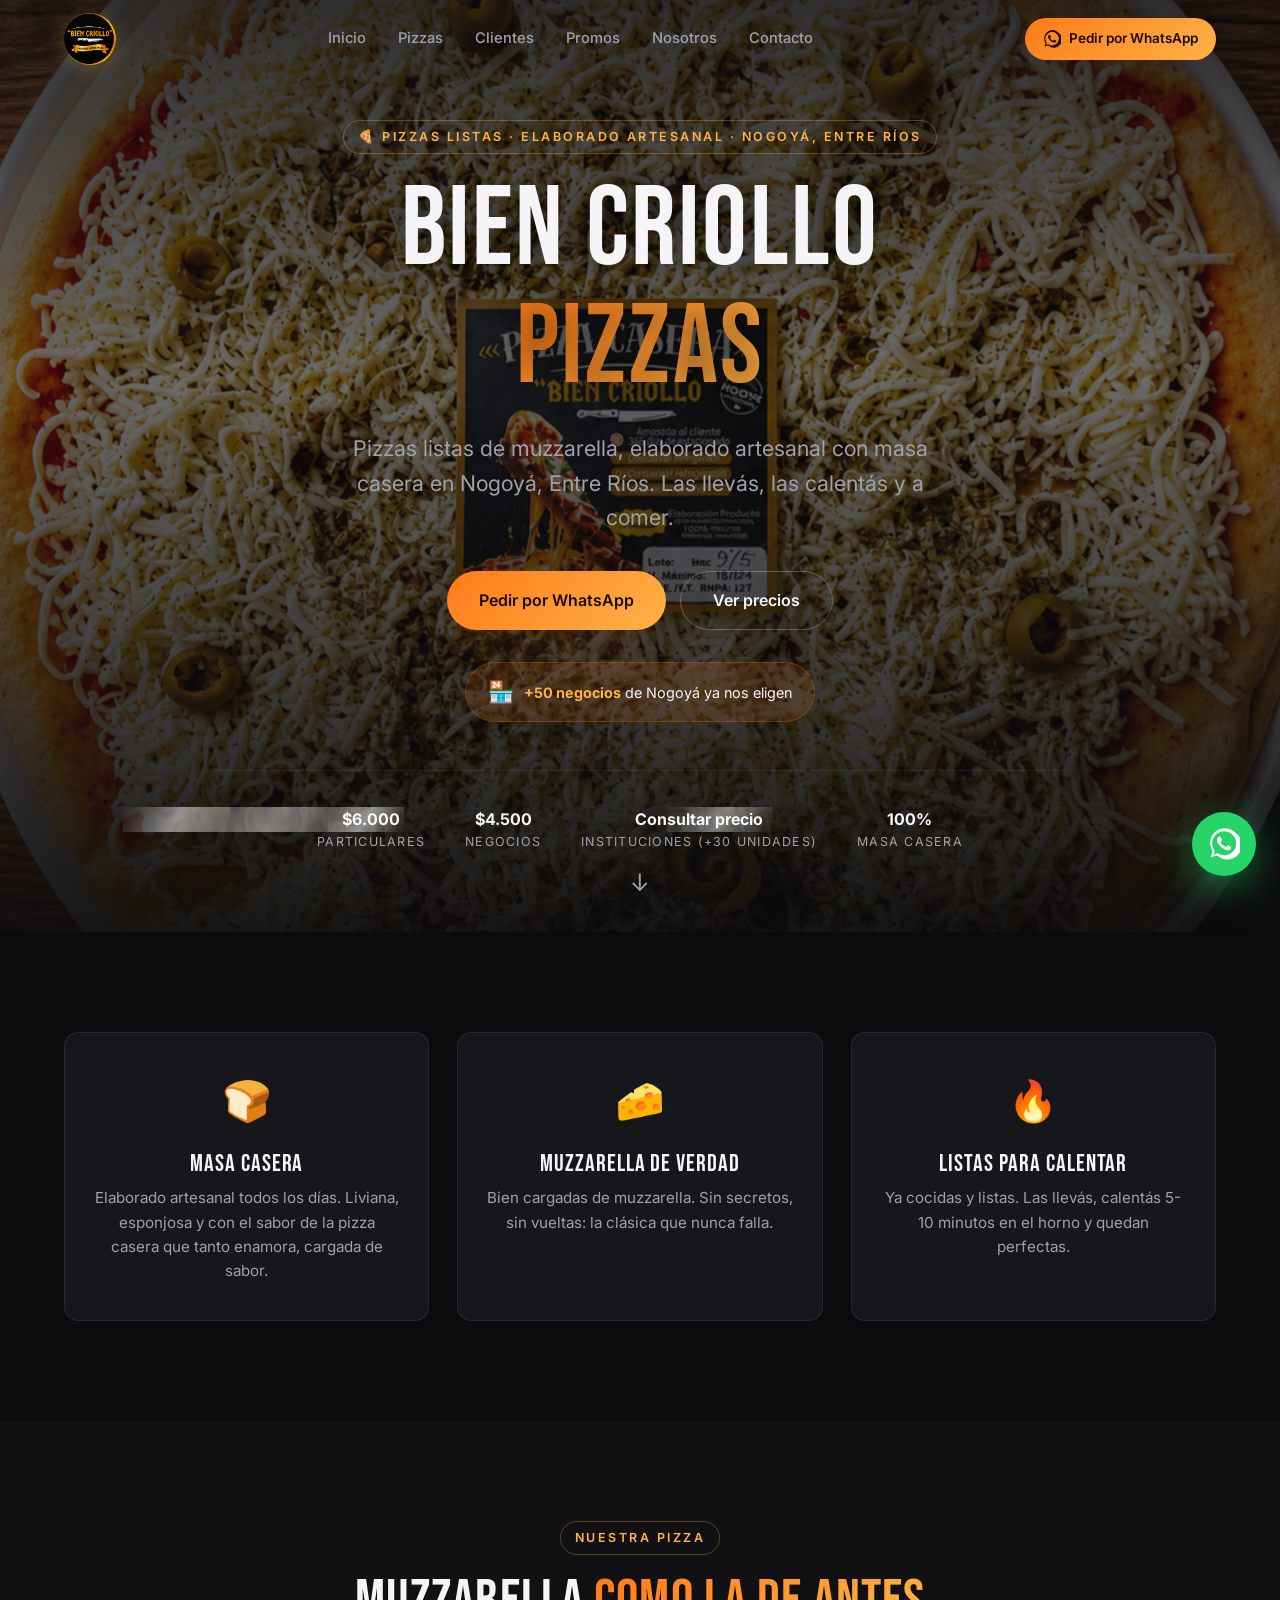
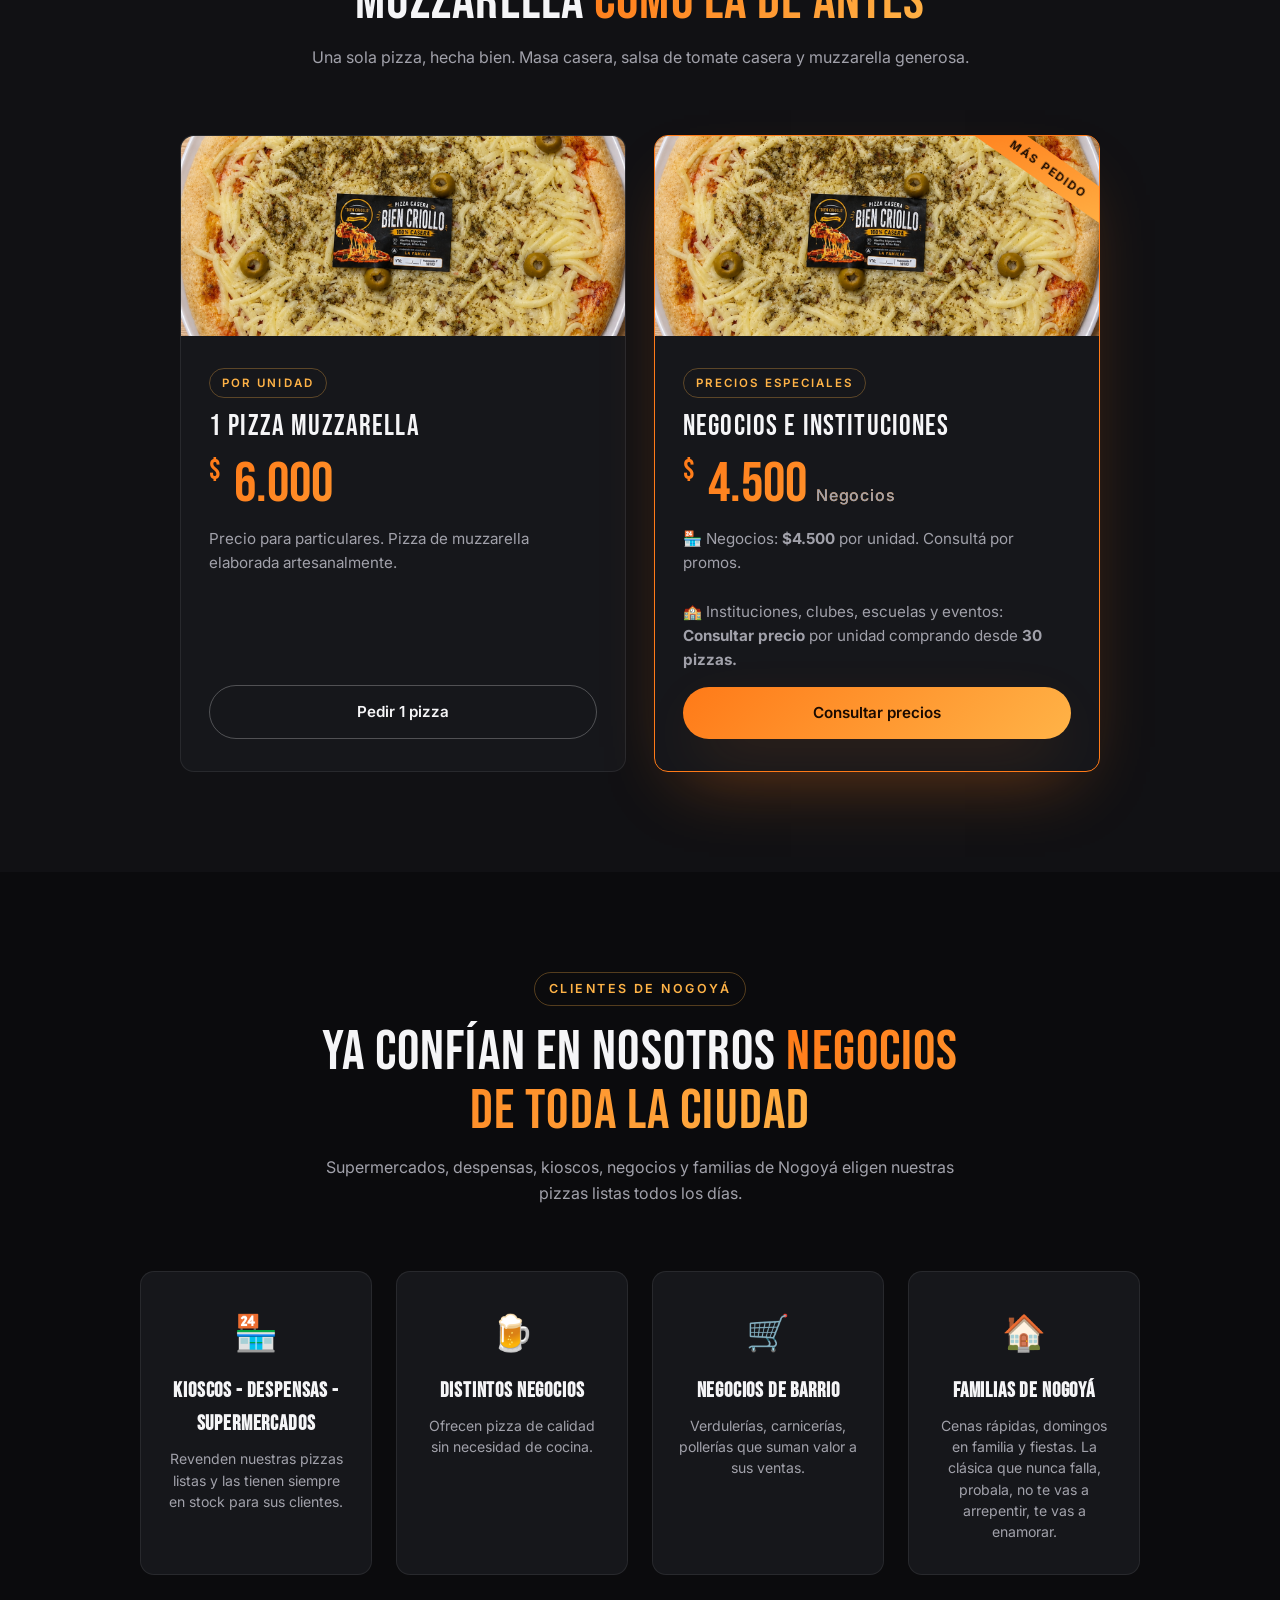
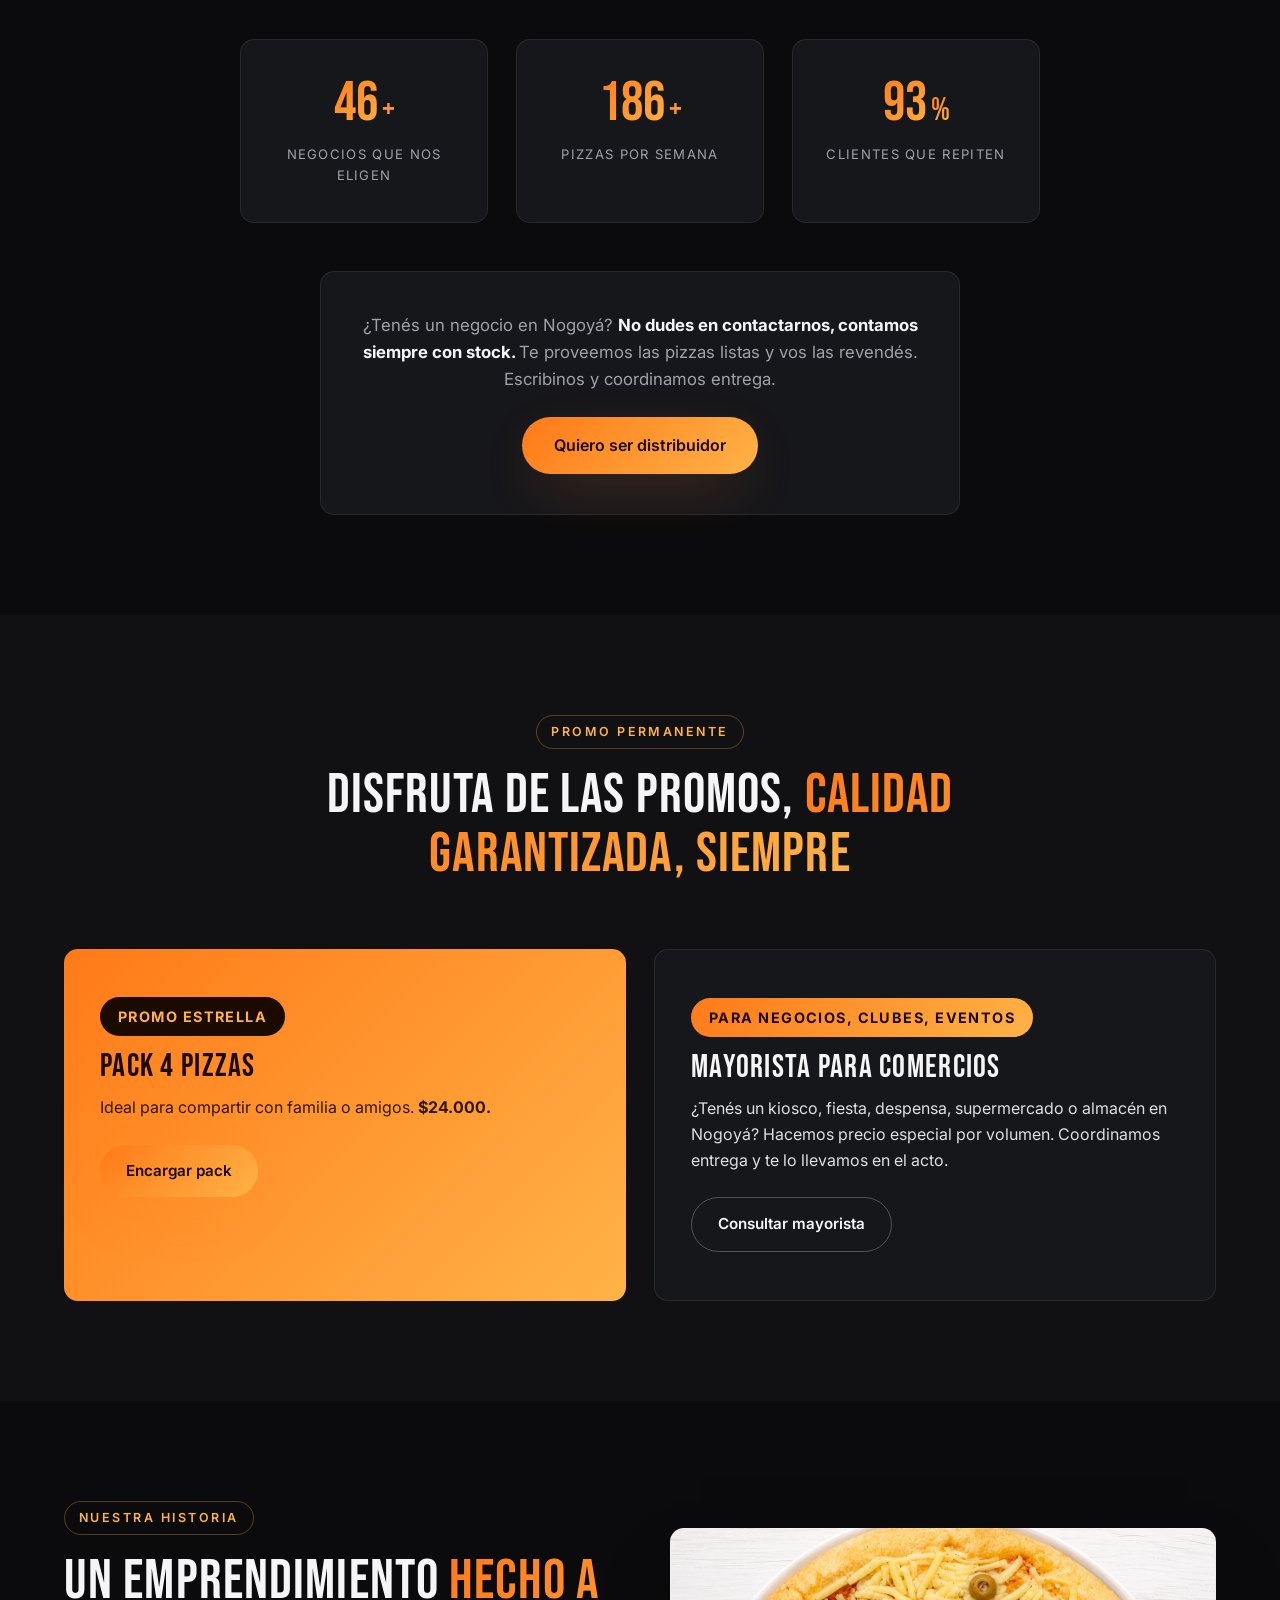
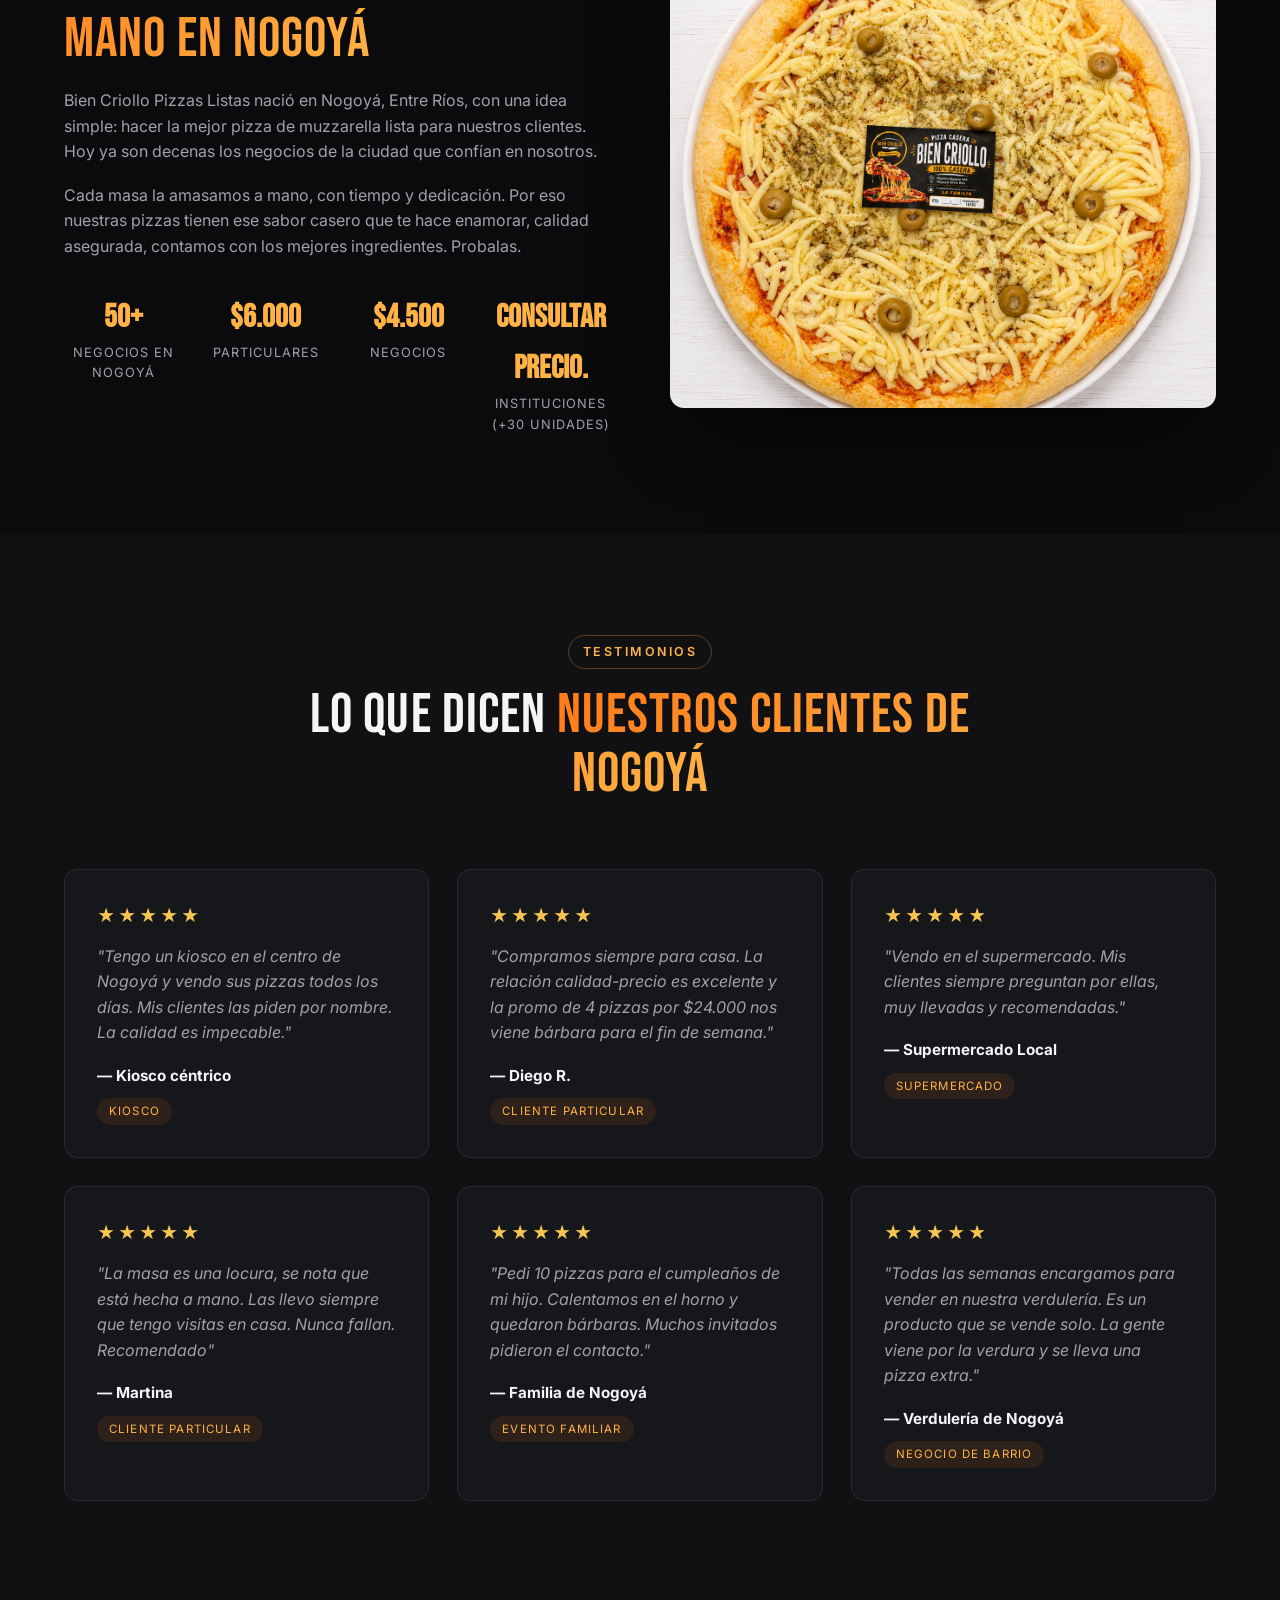
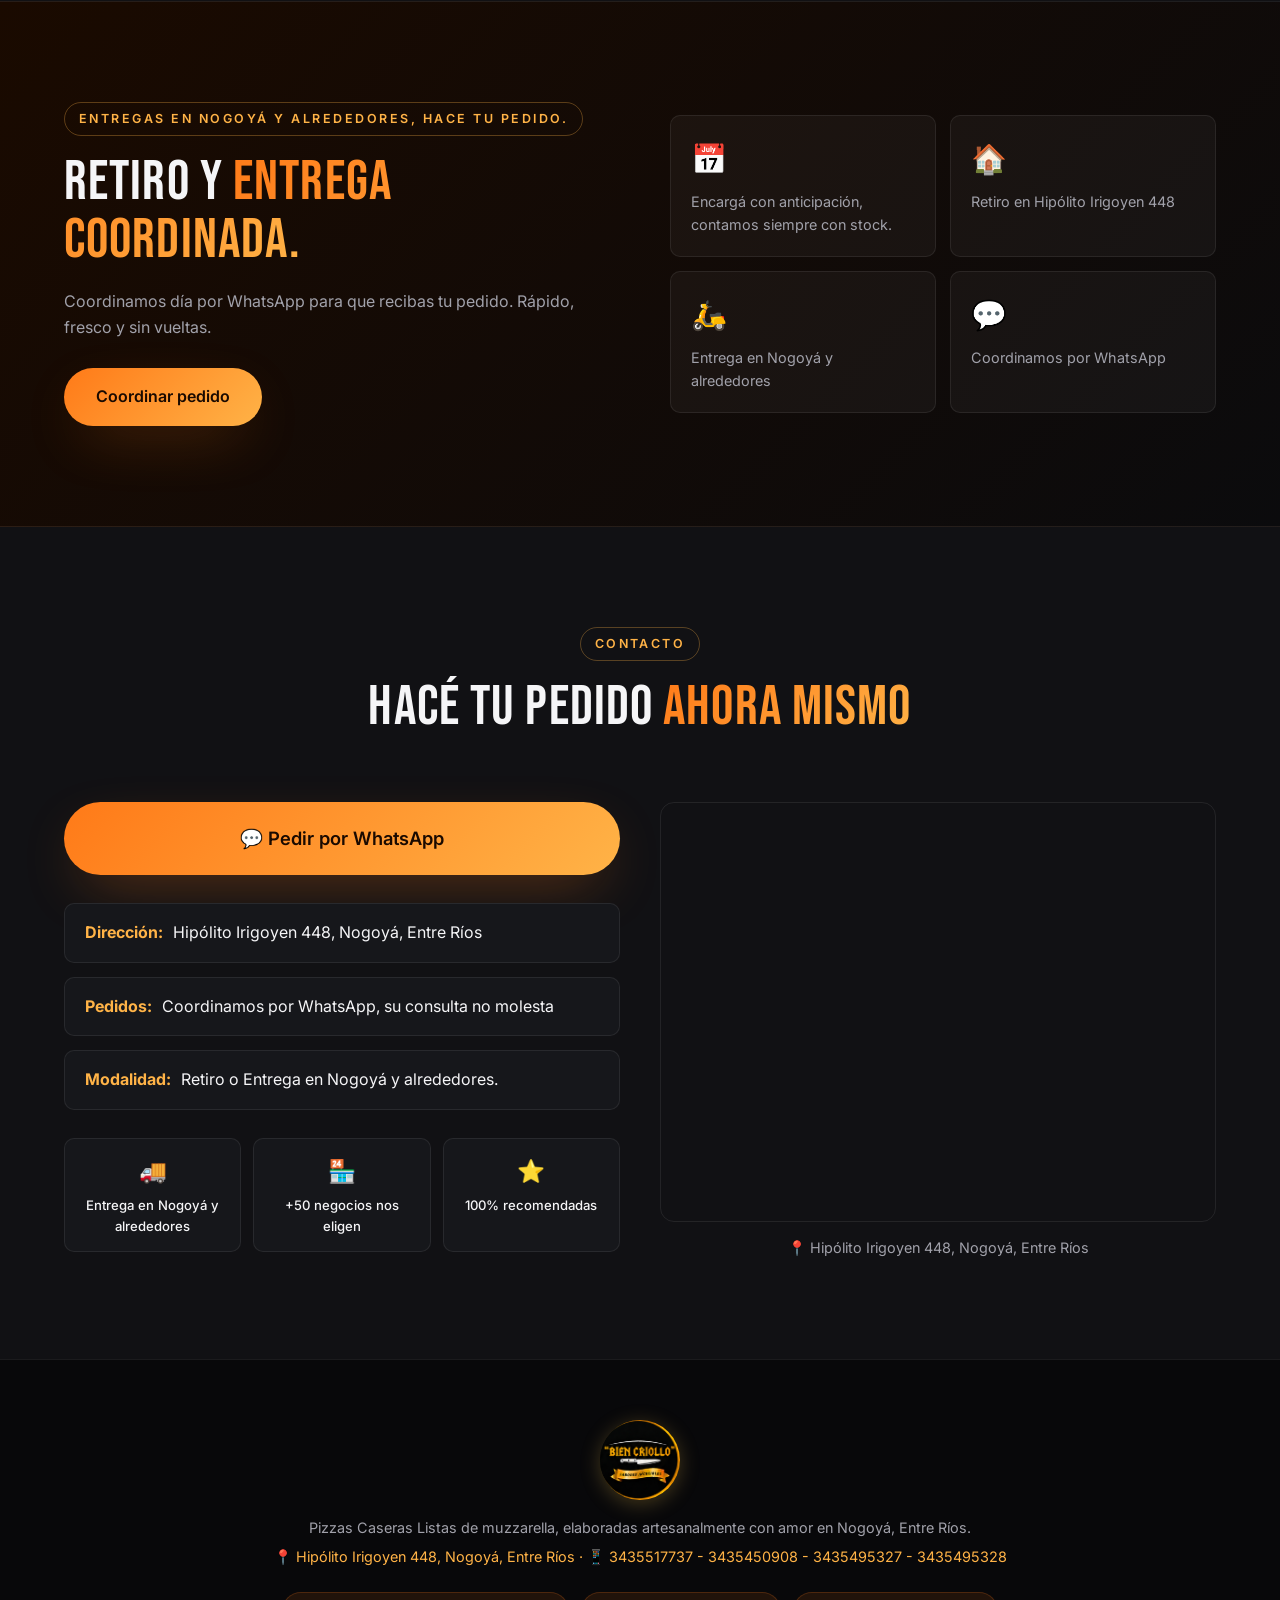
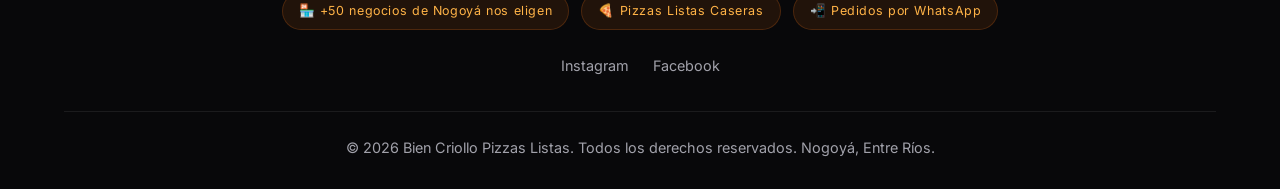
==== commit 3aad1559: "Update index.html" ====
--- a/index.html
+++ b/index.html
@@ -3,25 +3,55 @@
 <head>
   <meta charset="UTF-8" />
   <meta name="viewport" content="width=device-width, initial-scale=1.0" />
-  <title>Bien Criollo Pizzas — Pizzas Listas en Nogoyá, Entre Ríos · $4.500</title>
-  <meta name="description" content="Pizzas Listas de muzzarella caseras en Nogoyá, Entre Ríos. $4.500 la unidad o $4.000 c/u desde varias unidades. Ya confían en nosotros decenas de negocios de la ciudad. Pedí por WhatsApp." />
-  <meta property="og:title" content="Bien Criollo Pizzas — Pizzas Listas en Nogoyá, Entre Ríos" />
-  <meta property="og:description" content="Pizzas Listas de muzzarella en Nogoyá. $4.500 · $4.000 c/u desde varias unidades. Ya eligen nuestros negocios de toda la ciudad." />
+
+  <title>Bien Criollo Pizzas — Pizzas Listas en Nogoyá, Entre Ríos · $6.000</title>
+
+  <meta
+    name="description"
+    content="Pizzas Listas de muzzarella caseras en Nogoyá, Entre Ríos. $6.000 para particulares y $4.500 para negocios. Consultá precios especiales para instituciones desde 30 unidades. Pedí por WhatsApp."
+  />
+
+  <meta
+    property="og:title"
+    content="Bien Criollo Pizzas — Pizzas Listas en Nogoyá, Entre Ríos"
+  />
+
+  <meta
+    property="og:description"
+    content="Pizzas Listas de muzzarella en Nogoyá. $6.000 particulares · $4.500 negocios · precios especiales para instituciones."
+  />
+
   <meta property="og:type" content="website" />
   <meta property="og:image" content="hero.jpg" />
+
   <link rel="preconnect" href="https://fonts.googleapis.com">
   <link rel="preconnect" href="https://fonts.gstatic.com" crossorigin>
-  <link href="https://fonts.googleapis.com/css2?family=Bebas+Neue&family=Inter:wght@300;400;500;600;700;800&display=swap" rel="stylesheet">
+
+  <link
+    href="https://fonts.googleapis.com/css2?family=Bebas+Neue&family=Inter:wght@300;400;500;600;700;800&display=swap"
+    rel="stylesheet"
+  >
+
   <link rel="stylesheet" href="style.css" />
 </head>
+
 <body>
 
-  <!-- HEADER -->
+  <!-- =========================================================
+       HEADER
+  ========================================================== -->
+
   <header class="header" id="header">
     <div class="container header__inner">
+
       <a href="#inicio" class="logo">
-        <img src="logo.png" alt="Bien Criollo Pizzas" class="logo__img" />
+        <img
+          src="logo.png"
+          alt="Bien Criollo Pizzas"
+          class="logo__img"
+        />
       </a>
+
       <nav class="nav" id="nav">
         <a href="#inicio">Inicio</a>
         <a href="#pizzas">Pizzas</a>
@@ -30,317 +60,1052 @@
         <a href="#nosotros">Nosotros</a>
         <a href="#contacto">Contacto</a>
       </nav>
-      <a class="btn btn--primary btn--sm header__cta" href="https://wa.me/5493435517737" target="_blank" rel="noopener">
-        <svg viewBox="0 0 24 24" width="18" height="18" fill="currentColor"><path d="M20.5 3.5A11 11 0 0 0 3.4 17.2L2 22l4.9-1.3A11 11 0 1 0 20.5 3.5Zm-8.5 17a9 9 0 0 1-4.6-1.3l-.3-.2-2.9.8.8-2.8-.2-.3A9 9 0 1 1 12 20.5Zm5-6.7c-.3-.1-1.6-.8-1.8-.9s-.4-.1-.6.2-.7.9-.8 1-.3.2-.5.1a7.3 7.3 0 0 1-3.7-3.2c-.3-.5.3-.5.8-1.6a.6.6 0 0 0 0-.5l-.9-2c-.2-.5-.4-.4-.6-.4h-.5a1 1 0 0 0-.7.4 3 3 0 0 0-1 2.3 5.4 5.4 0 0 0 1.1 2.8 12 12 0 0 0 4.6 4 5 5 0 0 0 3.1.7 2.7 2.7 0 0 0 1.8-1.3 2.2 2.2 0 0 0 .2-1.3c-.1-.1-.3-.2-.5-.3Z"/></svg>
+
+      <a
+        class="btn btn--primary btn--sm header__cta"
+        href="https://wa.me/5493435517737"
+        target="_blank"
+        rel="noopener"
+      >
+        <svg
+          viewBox="0 0 24 24"
+          width="18"
+          height="18"
+          fill="currentColor"
+        >
+          <path d="M20.5 3.5A11 11 0 0 0 3.4 17.2L2 22l4.9-1.3A11 11 0 1 0 20.5 3.5Zm-8.5 17a9 9 0 0 1-4.6-1.3l-.3-.2-2.9.8.8-2.8-.2-.3A9 9 0 1 1 12 20.5Zm5-6.7c-.3-.1-1.6-.8-1.8-.9s-.4-.1-.6.2-.7.9-.8 1-.3.2-.5.1a7.3 7.3 0 0 1-3.7-3.2c-.3-.5.3-.5.8-1.6a.6.6 0 0 0 0-.5l-.9-2c-.2-.5-.4-.4-.6-.4h-.5a1 1 0 0 0-.7.4 3 3 0 0 0-1 2.3 5.4 5.4 0 0 0 1.1 2.8 12 12 0 0 0 4.6 4 5 5 0 0 0 3.1.7 2.7 2.7 0 0 0 1.8-1.3 2.2 2.2 0 0 0 .2-1.3c-.1-.1-.3-.2-.5-.3Z"/>
+        </svg>
+
         Pedir por WhatsApp
       </a>
-      <button class="burger" id="burger" aria-label="Abrir menú">
-        <span></span><span></span><span></span>
+
+      <button
+        class="burger"
+        id="burger"
+        aria-label="Abrir menú"
+      >
+        <span></span>
+        <span></span>
+        <span></span>
       </button>
+
     </div>
   </header>
 
-  <!-- HERO -->
+
+  <!-- =========================================================
+       HERO
+  ========================================================== -->
+
   <section class="hero" id="inicio">
-    <div class="hero__bg" style="background-image:url('hero.jpg')"></div>
+
+    <div
+      class="hero__bg"
+      style="background-image:url('hero.jpg')"
+    ></div>
+
     <div class="hero__overlay"></div>
+
     <div class="container hero__content">
-      <span class="eyebrow reveal">🍕 Pizzas Listas · Elaborado artesanal · Nogoyá, Entre Ríos</span>
-      <h1 class="hero__title reveal">BIEN CRIOLLO<br/><span class="accent">PIZZAS</span></h1>
-      <p class="hero__sub reveal">Pizzas listas de muzzarella, elaborado artesanal con masa casera en Nogoyá, Entre Ríos. Las llevás, las calentás y a comer.</p>
+
+      <span class="eyebrow reveal">
+        🍕 Pizzas Listas · Elaborado artesanal · Nogoyá, Entre Ríos
+      </span>
+
+      <!-- NOMBRE DE LA MARCA: SE MANTIENE -->
+      <h1 class="hero__title reveal">
+        BIEN CRIOLLO<br/>
+        <span class="accent">PIZZAS</span>
+      </h1>
+
+      <p class="hero__sub reveal">
+        Pizzas listas de muzzarella, elaborado artesanal con masa casera
+        en Nogoyá, Entre Ríos. Las llevás, las calentás y a comer.
+      </p>
+
       <div class="hero__cta reveal">
-        <a class="btn btn--primary btn--lg" href="https://wa.me/5493435517737?text=Hola!%20Quiero%20encargar%20pizzas" target="_blank" rel="noopener">Pedir por WhatsApp</a>
-        <a class="btn btn--ghost btn--lg" href="#pizzas">Ver precios</a>
-      </div>
+
+        <a
+          class="btn btn--primary btn--lg"
+          href="https://wa.me/5493435517737?text=Hola!%20Quiero%20encargar%20pizzas"
+          target="_blank"
+          rel="noopener"
+        >
+          Pedir por WhatsApp
+        </a>
+
+        <a
+          class="btn btn--ghost btn--lg"
+          href="#pizzas"
+        >
+          Ver precios
+        </a>
+
+      </div>
+
       <div class="hero__trust reveal">
+
         <div class="trust-badge">
+
           <span class="trust-badge__icon">🏪</span>
-          <span><strong>+50 negocios</strong> de Nogoyá ya nos eligen</span>
-        </div>
-      </div>
+
+          <span>
+            <strong>+50 negocios</strong>
+            de Nogoyá ya nos eligen
+          </span>
+
+        </div>
+
+      </div>
+
       <div class="hero__meta reveal">
-        <div><strong>$6.000</strong><span>Particulares</span></div>
-        <div><strong>$4.500</strong><span>Negocios</span></div>
-        <div><strong>Consultar precio por instituciones</strong><span>Instituciones (+30 unidades)</span></div>
-        <div><strong>100%</strong><span>Masa Casera</span></div>
-      </div>
+
+        <div>
+          <strong>$6.000</strong>
+          <span>Particulares</span>
+        </div>
+
+        <div>
+          <strong>$4.500</strong>
+          <span>Negocios</span>
+        </div>
+
+        <div>
+          <strong>Consultar precio</strong>
+          <span>Instituciones (+30 unidades)</span>
+        </div>
+
+        <div>
+          <strong>100%</strong>
+          <span>Masa Casera</span>
+        </div>
+
+      </div>
+
     </div>
-    <a href="#beneficios" class="hero__scroll" aria-label="Scroll">↓</a>
+
+    <a
+      href="#beneficios"
+      class="hero__scroll"
+      aria-label="Scroll"
+    >
+      ↓
+    </a>
+
   </section>
 
-  <!-- BENEFICIOS -->
+
+  <!-- =========================================================
+       BENEFICIOS
+  ========================================================== -->
+
   <section class="section" id="beneficios">
+
     <div class="container">
+
       <div class="grid grid--3">
+
         <div class="card-benefit reveal">
+
           <div class="icon">🍞</div>
+
           <h3>Masa CASERA</h3>
-          <p>Elaborado artesanal todos los días. Liviana, esponjosa y con el sabor de la pizza casera que tanto enamora, cargada de sabor.</p>
-        </div>
+
+          <p>
+            Elaborado artesanal todos los días. Liviana, esponjosa y con
+            el sabor de la pizza casera que tanto enamora, cargada de sabor.
+          </p>
+
+        </div>
+
+
         <div class="card-benefit reveal">
+
           <div class="icon">🧀</div>
+
           <h3>Muzzarella de Verdad</h3>
-          <p>Bien cargadas de muzzarella. Sin secretos, sin vueltas: la clásica que nunca falla.</p>
-        </div>
+
+          <p>
+            Bien cargadas de muzzarella. Sin secretos, sin vueltas:
+            la clásica que nunca falla.
+          </p>
+
+        </div>
+
+
         <div class="card-benefit reveal">
+
           <div class="icon">🔥</div>
+
           <h3>Listas para Calentar</h3>
-          <p>Ya cocidas y listas. Las llevás, calentás 5-10 minutos en el horno y quedan perfectas.</p>
-        </div>
-      </div>
+
+          <p>
+            Ya cocidas y listas. Las llevás, calentás 5-10 minutos
+            en el horno y quedan perfectas.
+          </p>
+
+        </div>
+
+      </div>
+
     </div>
+
   </section>
 
-  <!-- MENU / PRECIOS -->
+
+  <!-- =========================================================
+       MENU / PRECIOS
+  ========================================================== -->
+
   <section class="section section--alt" id="pizzas">
+
     <div class="container">
+
       <header class="section__head reveal">
-        <span class="eyebrow">Nuestra pizza</span>
-        <h2>Muzzarella <span class="accent">como la de antes</span></h2>
-        <p>Una sola pizza, hecha bien. Masa casera, salsa de tomate casera y muzzarella generosa.</p>
+
+        <span class="eyebrow">
+          Nuestra pizza
+        </span>
+
+        <h2>
+          Muzzarella
+          <span class="accent">como la de antes</span>
+        </h2>
+
+        <p>
+          Una sola pizza, hecha bien. Masa casera, salsa de tomate
+          casera y muzzarella generosa.
+        </p>
+
       </header>
+
+
       <div class="pricing">
+
+        <!-- PARTICULAR -->
         <article class="price-card reveal">
-          <div class="price-card__img" style="background-image:url('pizza.png')"></div>
+
+          <div
+            class="price-card__img"
+            style="background-image:url('pizza.png')"
+          ></div>
+
           <div class="price-card__body">
-            <span class="price-card__tag">Por unidad</span>
-            <h3>1 Pizza Muzzarella</h3>
-            <div class="price-card__amount"><span class="currency">$</span>6.000</div>
-            <p>Precio para particulares. Pizza de muzzarella elaborada artesanalmente.</p>
-            <a class="btn btn--ghost btn--block" href="https://wa.me/5493435517737?text=Hola!%20Quiero%20encargar%201%20pizza%20muzzarella" target="_blank" rel="noopener">Pedir 1 pizza</a>
-          </div>
+
+            <span class="price-card__tag">
+              Por unidad
+            </span>
+
+            <h3>
+              1 Pizza Muzzarella
+            </h3>
+
+            <div class="price-card__amount">
+
+              <span class="currency">$</span>
+              6.000
+
+            </div>
+
+            <p>
+              Precio para particulares. Pizza de muzzarella
+              elaborada artesanalmente.
+            </p>
+
+            <a
+              class="btn btn--ghost btn--block"
+              href="https://wa.me/5493435517737?text=Hola!%20Quiero%20encargar%201%20pizza%20muzzarella"
+              target="_blank"
+              rel="noopener"
+            >
+              Pedir 1 pizza
+            </a>
+
+          </div>
+
         </article>
+
+
+        <!-- NEGOCIOS E INSTITUCIONES -->
         <article class="price-card price-card--featured reveal">
-          <div class="price-card__ribbon">MÁS PEDIDO</div>
-          <div class="price-card__img" style="background-image:url('pizza.png')"></div>
+
+          <div class="price-card__ribbon">
+            MÁS PEDIDO
+          </div>
+
+          <div
+            class="price-card__img"
+            style="background-image:url('pizza.png')"
+          ></div>
+
           <div class="price-card__body">
-            <span class="price-card__tag">PRECIOS ESPECIALES</span>
-
-<h3>Negocios e Instituciones</h3>
-
-<div class="price-card__amount">
-    <span class="currency">$</span>4.500
-    <small>Negocios</small>
-   
-</div>
-
-<p>
-🏪 Negocios: <strong>$4.500</strong> por unidad. Consulta por promos.<br><br>
-🏫 Instituciones, clubes, escuelas y eventos:
-<strong>Consultar precio</strong> por unidad comprando desde
-<strong>30 pizzas.</strong>
-</p>
-
-<a class="btn btn--primary btn--block"
-href="https://wa.me/5493435517737?text=Hola!%20Quiero%20consultar%20por%20precios%20para%20negocios%20o%20instituciones"
-target="_blank">
-Consultar precios
-</a>
+
+            <span class="price-card__tag">
+              PRECIOS ESPECIALES
+            </span>
+
+            <h3>
+              Negocios e Instituciones
+            </h3>
+
+            <div class="price-card__amount">
+
+              <span class="currency">$</span>
+              4.500
+
+              <small>
+                Negocios
+              </small>
+
+            </div>
+
+            <p>
+
+              🏪 Negocios:
+              <strong>$4.500</strong>
+              por unidad. Consultá por promos.
+
+              <br><br>
+
+              🏫 Instituciones, clubes, escuelas y eventos:
+
+              <strong>Consultar precio</strong>
+
+              por unidad comprando desde
+
+              <strong>30 pizzas.</strong>
+
+            </p>
+
+            <a
+              class="btn btn--primary btn--block"
+              href="https://wa.me/5493435517737?text=Hola!%20Quiero%20consultar%20por%20precios%20para%20negocios%20o%20instituciones"
+              target="_blank"
+              rel="noopener"
+            >
+              Consultar precios
+            </a>
+
+          </div>
+
+        </article>
+
+      </div>
+
+    </div>
+
   </section>
 
-  <!-- CLIENTES / NEGOCIOS DE NOGOYÁ -->
+
+  <!-- =========================================================
+       CLIENTES / NEGOCIOS
+  ========================================================== -->
+
   <section class="section" id="clientes">
+
     <div class="container">
+
       <header class="section__head reveal">
-        <span class="eyebrow">Clientes de Nogoyá</span>
-        <h2>Ya confían en nosotros <span class="accent">negocios de toda la ciudad</span></h2>
-        <p>Supermercados, despensas, kioscos, negocios y familias de Nogoyá eligen nuestras pizzas listas todos los días.</p>
+
+        <span class="eyebrow">
+          Clientes de Nogoyá
+        </span>
+
+        <h2>
+          Ya confían en nosotros
+          <span class="accent">
+            negocios de toda la ciudad
+          </span>
+        </h2>
+
+        <p>
+          Supermercados, despensas, kioscos, negocios y familias de
+          Nogoyá eligen nuestras pizzas listas todos los días.
+        </p>
+
       </header>
+
+
       <div class="clients-grid reveal">
+
         <div class="client-card">
+
           <div class="client-card__icon">🏪</div>
-          <h4>Kioscos - Despensas - Supermercados</h4>
-          <p>Revenden nuestras pizzas listas y las tienen siempre en stock para sus clientes.</p>
-        </div>
+
+          <h4>
+            Kioscos - Despensas - Supermercados
+          </h4>
+
+          <p>
+            Revenden nuestras pizzas listas y las tienen siempre
+            en stock para sus clientes.
+          </p>
+
+        </div>
+
+
         <div class="client-card">
+
           <div class="client-card__icon">🍺</div>
-          <h4>Distintos Negocios</h4>
-          <p>Ofrecen pizza de calidad sin necesidad de cocina.</p>
-        </div>
+
+          <h4>
+            Distintos Negocios
+          </h4>
+
+          <p>
+            Ofrecen pizza de calidad sin necesidad de cocina.
+          </p>
+
+        </div>
+
+
         <div class="client-card">
+
           <div class="client-card__icon">🛒</div>
-          <h4>Negocios de Barrio</h4>
-          <p>Verdulerías, carnicerías, pollerías que suman valor a sus ventas.</p>
-        </div>
+
+          <h4>
+            Negocios de Barrio
+          </h4>
+
+          <p>
+            Verdulerías, carnicerías, pollerías que suman valor
+            a sus ventas.
+          </p>
+
+        </div>
+
+
         <div class="client-card">
+
           <div class="client-card__icon">🏠</div>
-          <h4>Familias de Nogoyá</h4>
-          <p>Cenas rápidas, domingos en familia y fiestas. La clásica que nunca falla, probala, no te vas a arrepentir, te vas a enamorar.</p>
-        </div>
-      </div>
+
+          <h4>
+            Familias de Nogoyá
+          </h4>
+
+          <p>
+            Cenas rápidas, domingos en familia y fiestas.
+            La clásica que nunca falla, probala, no te vas a
+            arrepentir, te vas a enamorar.
+          </p>
+
+        </div>
+
+      </div>
+
+
       <div class="clients-counter reveal">
+
         <div class="counter-item">
-          <span class="counter" data-target="50">0</span><span class="counter__suffix">+</span>
-          <span class="counter__label">Negocios que nos eligen</span>
-        </div>
+
+          <span
+            class="counter"
+            data-target="50"
+          >
+            0
+          </span>
+
+          <span class="counter__suffix">
+            +
+          </span>
+
+          <span class="counter__label">
+            Negocios que nos eligen
+          </span>
+
+        </div>
+
+
         <div class="counter-item">
-          <span class="counter" data-target="200">0</span><span class="counter__suffix">+</span>
-          <span class="counter__label">Pizzas por semana</span>
-        </div>
+
+          <span
+            class="counter"
+            data-target="200"
+          >
+            0
+          </span>
+
+          <span class="counter__suffix">
+            +
+          </span>
+
+          <span class="counter__label">
+            Pizzas por semana
+          </span>
+
+        </div>
+
+
         <div class="counter-item">
-          <span class="counter" data-target="100">0</span><span class="counter__suffix">%</span>
-          <span class="counter__label">Clientes que repiten</span>
-        </div>
-      </div>
+
+          <span
+            class="counter"
+            data-target="100"
+          >
+            0
+          </span>
+
+          <span class="counter__suffix">
+            %
+          </span>
+
+          <span class="counter__label">
+            Clientes que repiten
+          </span>
+
+        </div>
+
+      </div>
+
+
       <div class="clients-cta reveal">
-        <p>¿Tenés un negocio en Nogoyá? <strong>No dudes en contactarnos, contamos siempre con stock.</strong> Te proveemos las pizzas listas y vos las revendés. Escribinos y coordinamos entrega.</p>
-        <a class="btn btn--primary btn--lg" href="https://wa.me/5493435517737?text=Hola!%20Tengo%20un%20negocio%20en%20Nogoyá%20y%20quiero%20revender%20sus%20pizzas" target="_blank" rel="noopener">Quiero ser distribuidor</a>
-      </div>
+
+        <p>
+          ¿Tenés un negocio en Nogoyá?
+
+          <strong>
+            No dudes en contactarnos, contamos siempre con stock.
+          </strong>
+
+          Te proveemos las pizzas listas y vos las revendés.
+          Escribinos y coordinamos entrega.
+        </p>
+
+        <a
+          class="btn btn--primary btn--lg"
+          href="https://wa.me/5493435517737?text=Hola!%20Tengo%20un%20negocio%20en%20Nogoyá%20y%20quiero%20revender%20sus%20pizzas"
+          target="_blank"
+          rel="noopener"
+        >
+          Quiero ser distribuidor
+        </a>
+
+      </div>
+
     </div>
+
   </section>
 
-  <!-- PROMOS -->
+
+  <!-- =========================================================
+       PROMOS
+  ========================================================== -->
+
   <section class="section section--alt" id="promos">
+
     <div class="container">
+
       <header class="section__head reveal">
-        <span class="eyebrow">Promo permanente</span>
-        <h2>Disfruta de las promos, <span class="accent">calidad garantizada, siempre</span></h2>
+
+        <span class="eyebrow">
+          Promo permanente
+        </span>
+
+        <h2>
+          Disfruta de las promos,
+          <span class="accent">
+            calidad garantizada, siempre
+          </span>
+        </h2>
+
       </header>
+
+
       <div class="grid grid--2">
+
         <div class="promo reveal">
-          <div class="promo__badge">PROMO ESTRELLA</div>
-          <h3>Pack 4 Pizzas</h3>
-          <p>
-          Ideal para compartir con familia o amigos.
-          <strong>$24.000.</strong>
-          </p>
-          <a class="btn btn--primary" href="https://wa.me/5493435517737?text=Hola!%20Quiero%20el%20pack%20de%204%20pizzas" target="_blank" rel="noopener">Encargar pack</a>
-        </div>
+
+          <div class="promo__badge">
+            PROMO ESTRELLA
+          </div>
+
+          <h3>
+            Pack 4 Pizzas
+          </h3>
+
+          <p>
+            Ideal para compartir con familia o amigos.
+            <strong>$24.000.</strong>
+          </p>
+
+          <a
+            class="btn btn--primary"
+            href="https://wa.me/5493435517737?text=Hola!%20Quiero%20el%20pack%20de%204%20pizzas"
+            target="_blank"
+            rel="noopener"
+          >
+            Encargar pack
+          </a>
+
+        </div>
+
+
         <div class="promo promo--dark reveal">
-          <div class="promo__badge promo__badge--alt">PARA NEGOCIOS, CLUBES, EVENTOS</div>
-          <h3>Mayorista para comercios</h3>
-          <p>¿Tenés un kiosco, fiesta, despensa, supermercado o almacén en Nogoyá? Hacemos precio especial por volumen. Coordinamos entrega y te lo llavamos en el acto.</p>
-          <a class="btn btn--ghost" href="https://wa.me/5493435517737?text=Hola!%20Tengo%20un%20comercio%20y%20quiero%20precio%20mayorista" target="_blank" rel="noopener">Consultar mayorista</a>
-        </div>
-      </div>
+
+          <div class="promo__badge promo__badge--alt">
+            PARA NEGOCIOS, CLUBES, EVENTOS
+          </div>
+
+          <h3>
+            Mayorista para comercios
+          </h3>
+
+          <p>
+            ¿Tenés un kiosco, fiesta, despensa, supermercado o
+            almacén en Nogoyá? Hacemos precio especial por volumen.
+            Coordinamos entrega y te lo llevamos en el acto.
+          </p>
+
+          <a
+            class="btn btn--ghost"
+            href="https://wa.me/5493435517737?text=Hola!%20Tengo%20un%20comercio%20y%20quiero%20precio%20mayorista"
+            target="_blank"
+            rel="noopener"
+          >
+            Consultar mayorista
+          </a>
+
+        </div>
+
+      </div>
+
     </div>
+
   </section>
 
-  <!-- NOSOTROS -->
+
+  <!-- =========================================================
+       NOSOTROS
+  ========================================================== -->
+
   <section class="section" id="nosotros">
+
     <div class="container nosotros">
+
       <div class="reveal">
-        <span class="eyebrow">Nuestra historia</span>
-        <h2>Un emprendimiento <span class="accent">hecho a mano en Nogoyá</span></h2>
-        <p>Bien Criollo Pizzas Listas nació en Nogoyá, Entre Ríos, con una idea simple: hacer la mejor pizza de muzzarella lista para nuestros clientes. Hoy ya son decenas los negocios de la ciudad que confían en nosotros.</p>
-        <p>Cada masa la amasamos a mano, con tiempo y dedicación. Por eso nuestras pizzas tienen ese sabor casero que te hace enamorar, calidad asegurada, contamos con los mejores ingredientes. Probalas.</p>
+
+        <span class="eyebrow">
+          Nuestra historia
+        </span>
+
+        <h2>
+          Un emprendimiento
+          <span class="accent">
+            hecho a mano en Nogoyá
+          </span>
+        </h2>
+
+        <p>
+          Bien Criollo Pizzas Listas nació en Nogoyá, Entre Ríos,
+          con una idea simple: hacer la mejor pizza de muzzarella
+          lista para nuestros clientes. Hoy ya son decenas los
+          negocios de la ciudad que confían en nosotros.
+        </p>
+
+        <p>
+          Cada masa la amasamos a mano, con tiempo y dedicación.
+          Por eso nuestras pizzas tienen ese sabor casero que te
+          hace enamorar, calidad asegurada, contamos con los mejores
+          ingredientes. Probalas.
+        </p>
+
+
         <div class="stats">
+
           <div>
-    <strong>50+</strong>
-    <span>Negocios en Nogoyá</span>
-</div>
-
-<div>
-    <strong>$6.000</strong>
-    <span>Particulares ($4.500 desde 10 unidades)</span>
-</div>
-
-<div>
-    <strong>$4.500</strong>
-    <span>Negocios</span>
-</div>
-
-<div>
-    <strong>Consultar precio.</strong>
-    <span>Instituciones (+30 unidades)</span>
-</div>
-        </div>
-      </div>
-      <div class="nosotros__img reveal" style="background-image:url('pizza2.png')"></div>
+
+            <strong>
+              50+
+            </strong>
+
+            <span>
+              Negocios en Nogoyá
+            </span>
+
+          </div>
+
+
+          <div>
+
+            <strong>
+              $6.000
+            </strong>
+
+            <span>
+              Particulares
+            </span>
+
+          </div>
+
+
+          <div>
+
+            <strong>
+              $4.500
+            </strong>
+
+            <span>
+              Negocios
+            </span>
+
+          </div>
+
+
+          <div>
+
+            <strong>
+              Consultar precio.
+            </strong>
+
+            <span>
+              Instituciones (+30 unidades)
+            </span>
+
+          </div>
+
+        </div>
+
+      </div>
+
+
+      <div
+        class="nosotros__img reveal"
+        style="background-image:url('pizza2.png')"
+      ></div>
+
     </div>
+
   </section>
 
-  <!-- TESTIMONIOS -->
+
+  <!-- =========================================================
+       TESTIMONIOS
+  ========================================================== -->
+
   <section class="section section--alt" id="testimonios">
+
     <div class="container">
+
       <header class="section__head reveal">
-        <span class="eyebrow">Testimonios</span>
-        <h2>Lo que dicen <span class="accent">nuestros clientes de Nogoyá</span></h2>
+
+        <span class="eyebrow">
+          Testimonios
+        </span>
+
+        <h2>
+          Lo que dicen
+          <span class="accent">
+            nuestros clientes de Nogoyá
+          </span>
+        </h2>
+
       </header>
+
+
       <div class="grid grid--3">
+
         <div class="testimonial reveal">
-          <div class="stars">★★★★★</div>
-          <p>"Tengo un kiosco en el centro de Nogoyá y vendo sus pizzas todos los días. Mis clientes las piden por nombre. La calidad es impecable."</p>
-          <strong>— Kiosco céntrico</strong>
-          <span class="testimonial__tag">Kiosco</span>
-        </div>
+
+          <div class="stars">
+            ★★★★★
+          </div>
+
+          <p>
+            "Tengo un kiosco en el centro de Nogoyá y vendo sus
+            pizzas todos los días. Mis clientes las piden por nombre.
+            La calidad es impecable."
+          </p>
+
+          <strong>
+            — Kiosco céntrico
+          </strong>
+
+          <span class="testimonial__tag">
+            Kiosco
+          </span>
+
+        </div>
+
+
         <div class="testimonial reveal">
-          <div class="stars">★★★★★</div>
-          <p>"Compramos siempre para casa. La relación calidad-precio es excelente y la promo de 4 pizzas por $24.000 nos viene bárbara para el fin de semana."</p>
-          <strong>— Diego R.</strong>
-          <span class="testimonial__tag">Cliente particular</span>
-        </div>
+
+          <div class="stars">
+            ★★★★★
+          </div>
+
+          <p>
+            "Compramos siempre para casa. La relación calidad-precio
+            es excelente y la promo de 4 pizzas por $24.000 nos viene
+            bárbara para el fin de semana."
+          </p>
+
+          <strong>
+            — Diego R.
+          </strong>
+
+          <span class="testimonial__tag">
+            Cliente particular
+          </span>
+
+        </div>
+
+
         <div class="testimonial reveal">
-          <div class="stars">★★★★★</div>
-          <p>"Vendo en el supermercado. Mis clientes siempre preguntan por ellas, muy llevadas y recomendadas."</p>
-          <strong>— Supermercado Local</strong>
-          <span class="testimonial__tag">Supermercado</span>
-        </div>
+
+          <div class="stars">
+            ★★★★★
+          </div>
+
+          <p>
+            "Vendo en el supermercado. Mis clientes siempre preguntan
+            por ellas, muy llevadas y recomendadas."
+          </p>
+
+          <strong>
+            — Supermercado Local
+          </strong>
+
+          <span class="testimonial__tag">
+            Supermercado
+          </span>
+
+        </div>
+
+
         <div class="testimonial reveal">
-          <div class="stars">★★★★★</div>
-          <p>"La masa es una locura, se nota que está hecha a mano. Las llevo siempre que tengo visitas en casa. Nunca fallan. Recomendado"</p>
-          <strong>— Martina</strong>
-          <span class="testimonial__tag">Cliente particular</span>
-        </div>
+
+          <div class="stars">
+            ★★★★★
+          </div>
+
+          <p>
+            "La masa es una locura, se nota que está hecha a mano.
+            Las llevo siempre que tengo visitas en casa. Nunca fallan.
+            Recomendado"
+          </p>
+
+          <strong>
+            — Martina
+          </strong>
+
+          <span class="testimonial__tag">
+            Cliente particular
+          </span>
+
+        </div>
+
+
         <div class="testimonial reveal">
-          <div class="stars">★★★★★</div>
-          <p>"Pedi 10 pizzas para el cumpleaños de mi hijo. Calentamos en el horno y quedaron bárbaras. Muchos invitados pidieron el contacto."</p>
-          <strong>— Familia de Nogoyá</strong>
-          <span class="testimonial__tag">Evento familiar</span>
-        </div>
+
+          <div class="stars">
+            ★★★★★
+          </div>
+
+          <p>
+            "Pedi 10 pizzas para el cumpleaños de mi hijo.
+            Calentamos en el horno y quedaron bárbaras.
+            Muchos invitados pidieron el contacto."
+          </p>
+
+          <strong>
+            — Familia de Nogoyá
+          </strong>
+
+          <span class="testimonial__tag">
+            Evento familiar
+          </span>
+
+        </div>
+
+
         <div class="testimonial reveal">
-          <div class="stars">★★★★★</div>
-          <p>"Todas las semanas encargamos para vender en nuestra verdulería. Es un producto que se vende solo. La gente viene por la verdura y se lleva una pizza extra."</p>
-          <strong>— Verdulería de Nogoyá</strong>
-          <span class="testimonial__tag">Negocio de barrio</span>
-        </div>
-      </div>
+
+          <div class="stars">
+            ★★★★★
+          </div>
+
+          <p>
+            "Todas las semanas encargamos para vender en nuestra
+            verdulería. Es un producto que se vende solo. La gente
+            viene por la verdura y se lleva una pizza extra."
+          </p>
+
+          <strong>
+            — Verdulería de Nogoyá
+          </strong>
+
+          <span class="testimonial__tag">
+            Negocio de barrio
+          </span>
+
+        </div>
+
+      </div>
+
     </div>
+
   </section>
 
-  <!-- ENTREGAS -->
+
+  <!-- =========================================================
+       ENTREGAS
+  ========================================================== -->
+
   <section class="delivery">
+
     <div class="container delivery__inner reveal">
+
       <div>
-        <span class="eyebrow">Entregas en Nogoyá y alrededores, hace tu pedido.</span>
-        <h2>Retiro y <span class="accent">entrega coordinada.</span></h2>
-        <p>Coordinamos día por WhatsApp para que recibas tu pedido. Rápido, fresco y sin vueltas.</p>
-        <a class="btn btn--primary btn--lg" href="https://wa.me/5493435517737?text=Hola!%20Quiero%20coordinar%20un%20pedido%20en%20Nogoyá" target="_blank" rel="noopener">Coordinar pedido</a>
-      </div>
+
+        <span class="eyebrow">
+          Entregas en Nogoyá y alrededores, hace tu pedido.
+        </span>
+
+        <h2>
+          Retiro y
+          <span class="accent">
+            entrega coordinada.
+          </span>
+        </h2>
+
+        <p>
+          Coordinamos día por WhatsApp para que recibas tu pedido.
+          Rápido, fresco y sin vueltas.
+        </p>
+
+        <a
+          class="btn btn--primary btn--lg"
+          href="https://wa.me/5493435517737?text=Hola!%20Quiero%20coordinar%20un%20pedido%20en%20Nogoyá"
+          target="_blank"
+          rel="noopener"
+        >
+          Coordinar pedido
+        </a>
+
+      </div>
+
+
       <div class="delivery__features">
-        <div><strong>📅</strong><span>Encargá con anticipación, contamos siempre con stock.</span></div>
-        <div><strong>🏠</strong><span>Retiro en Hipólito Irigoyen 448</span></div>
-        <div><strong>🛵</strong><span>Entrega en Nogoyá y alrededores</span></div>
-        <div><strong>💬</strong><span>Coordinamos por WhatsApp</span></div>
-      </div>
+
+        <div>
+          <strong>📅</strong>
+          <span>
+            Encargá con anticipación, contamos siempre con stock.
+          </span>
+        </div>
+
+        <div>
+          <strong>🏠</strong>
+          <span>
+            Retiro en Hipólito Irigoyen 448
+          </span>
+        </div>
+
+        <div>
+          <strong>🛵</strong>
+          <span>
+            Entrega en Nogoyá y alrededores
+          </span>
+        </div>
+
+        <div>
+          <strong>💬</strong>
+          <span>
+            Coordinamos por WhatsApp
+          </span>
+        </div>
+
+      </div>
+
     </div>
+
   </section>
 
-  <!-- CONTACTO + MAPA -->
+
+  <!-- =========================================================
+       CONTACTO + MAPA
+  ========================================================== -->
+
   <section class="section section--alt" id="contacto">
+
     <div class="container">
+
       <header class="section__head reveal">
-        <span class="eyebrow">Contacto</span>
-        <h2>Hacé tu pedido <span class="accent">ahora mismo</span></h2>
+
+        <span class="eyebrow">
+          Contacto
+        </span>
+
+        <h2>
+          Hacé tu pedido
+          <span class="accent">
+            ahora mismo
+          </span>
+        </h2>
+
       </header>
+
+
       <div class="contact">
+
         <div class="reveal">
-          <a class="btn btn--primary btn--xl btn--block" href="https://wa.me/5493435517737" target="_blank" rel="noopener">
+
+          <a
+            class="btn btn--primary btn--xl btn--block"
+            href="https://wa.me/5493435517737"
+            target="_blank"
+            rel="noopener"
+          >
             💬 Pedir por WhatsApp
           </a>
+
+
           <ul class="contact__list">
-            <li><strong>Dirección:</strong> Hipólito Irigoyen 448, Nogoyá, Entre Ríos</li>
-            <li><strong>Pedidos:</strong> Coordinamos por WhatsApp, su consulta no molesta</li>
-            <li><strong>Modalidad:</strong> Retiro o Entrega en Nogoyá y alrededores.</li>
+
+            <li>
+              <strong>Dirección:</strong>
+              Hipólito Irigoyen 448, Nogoyá, Entre Ríos
+            </li>
+
+            <li>
+              <strong>Pedidos:</strong>
+              Coordinamos por WhatsApp, su consulta no molesta
+            </li>
+
+            <li>
+              <strong>Modalidad:</strong>
+              Retiro o Entrega en Nogoyá y alrededores.
+            </li>
+
           </ul>
+
+
           <div class="contact__badge-box reveal">
-            <div class="mini-badge"><span>🚚</span> Entrega en Nogoyá y alrededores</div>
-            <div class="mini-badge"><span>🏪</span> +50 negocios nos eligen</div>
-            <div class="mini-badge"><span>⭐</span> 100% recomendadas</div>
-          </div>
-        </div>
+
+            <div class="mini-badge">
+              <span>🚚</span>
+              Entrega en Nogoyá y alrededores
+            </div>
+
+            <div class="mini-badge">
+              <span>🏪</span>
+              +50 negocios nos eligen
+            </div>
+
+            <div class="mini-badge">
+              <span>⭐</span>
+              100% recomendadas
+            </div>
+
+          </div>
+
+        </div>
+
+
         <div class="reveal">
+
           <div class="map">
+
             <iframe
               src="https://www.google.com/maps?q=Hip%C3%B3lito+Irigoyen+448,+Nogoy%C3%A1,+Entre+R%C3%ADos,+Argentina&output=embed"
               width="100%"
@@ -351,44 +1116,138 @@
               referrerpolicy="no-referrer-when-downgrade"
               title="Ubicación Bien Criollo Pizzas - Hipólito Irigoyen 448, Nogoyá, Entre Ríos"
             ></iframe>
-          </div>
-          <p class="map__caption">📍 Hipólito Irigoyen 448, Nogoyá, Entre Ríos</p>
-        </div>
-      </div>
+
+          </div>
+
+          <p class="map__caption">
+            📍 Hipólito Irigoyen 448, Nogoyá, Entre Ríos
+          </p>
+
+        </div>
+
+      </div>
+
     </div>
+
   </section>
 
-  <!-- FOOTER -->
+
+  <!-- =========================================================
+       FOOTER
+  ========================================================== -->
+
   <footer class="footer">
+
     <div class="container footer__inner">
+
       <div>
-        <div class="logo"><img src="logo.png" alt="Bien Criollo Pizzas" class="logo__img logo__img--lg" /></div>
-        <p>Pizzas Caseras Listas de muzzarella, elaboradas artesanalmente con amor en Nogoyá, Entre Ríos.</p>
-        <p class="footer__address">📍 Hipólito Irigoyen 448, Nogoyá, Entre Ríos · 📱 3435517737 - 3435450908 - 3435495327 - 3435495328</p>
-      </div>
+
+        <div class="logo">
+
+          <img
+            src="logo.png"
+            alt="Bien Criollo Pizzas"
+            class="logo__img logo__img--lg"
+          />
+
+        </div>
+
+        <p>
+          Pizzas Caseras Listas de muzzarella, elaboradas
+          artesanalmente con amor en Nogoyá, Entre Ríos.
+        </p>
+
+        <p class="footer__address">
+          📍 Hipólito Irigoyen 448, Nogoyá, Entre Ríos
+          · 📱 3435517737 - 3435450908 - 3435495327 - 3435495328
+        </p>
+
+      </div>
+
+
       <div class="footer__badges">
-        <span class="footer__badge">🏪 +50 negocios de Nogoyá nos eligen</span>
-        <span class="footer__badge">🍕 Pizzas Listas Caseras</span>
-        <span class="footer__badge">📲 Pedidos por WhatsApp</span>
-      </div>
+
+        <span class="footer__badge">
+          🏪 +50 negocios de Nogoyá nos eligen
+        </span>
+
+        <span class="footer__badge">
+          🍕 Pizzas Listas Caseras
+        </span>
+
+        <span class="footer__badge">
+          📲 Pedidos por WhatsApp
+        </span>
+
+      </div>
+
+
       <div class="footer__social">
-    <a href="https://www.instagram.com/biencriollo_ngy/" target="_blank" rel="noopener" aria-label="Instagram">
-        Instagram
-    </a>
-
-    <a href="https://www.facebook.com/diego.barreto.1656854" target="_blank" rel="noopener" aria-label="Facebook">
-        Facebook
-    </a>
-</div>
-      <p class="footer__copy">© <span id="year"></span> Bien Criollo Pizzas Listas. Todos los derechos reservados. Nogoyá, Entre Ríos.</p>
+
+        <a
+          href="https://www.instagram.com/biencriollo_ngy/"
+          target="_blank"
+          rel="noopener"
+          aria-label="Instagram"
+        >
+          Instagram
+        </a>
+
+        <a
+          href="https://www.facebook.com/diego.barreto.1656854"
+          target="_blank"
+          rel="noopener"
+          aria-label="Facebook"
+        >
+          Facebook
+        </a>
+
+      </div>
+
+
+      <p class="footer__copy">
+
+        © <span id="year"></span>
+        Bien Criollo Pizzas Listas.
+        Todos los derechos reservados.
+        Nogoyá, Entre Ríos.
+
+      </p>
+
     </div>
+
   </footer>
 
-  <!-- WHATSAPP FLOATING -->
-  <a class="wa-float" href="https://wa.me/5493435517737" target="_blank" rel="noopener" aria-label="WhatsApp">
-    <svg viewBox="0 0 24 24" width="32" height="32" fill="currentColor"><path d="M20.5 3.5A11 11 0 0 0 3.4 17.2L2 22l4.9-1.3A11 11 0 1 0 20.5 3.5Zm-8.5 17a9 9 0 0 1-4.6-1.3l-.3-.2-2.9.8.8-2.8-.2-.3A9 9 0 1 1 12 20.5Zm5-6.7c-.3-.1-1.6-.8-1.8-.9s-.4-.1-.6.2-.7.9-.8 1-.3.2-.5.1a7.3 7.3 0 0 1-3.7-3.2c-.3-.5.3-.5.8-1.6a.6.6 0 0 0 0-.5l-.9-2c-.2-.5-.4-.4-.6-.4h-.5a1 1 0 0 0-.7.4 3 3 0 0 0-1 2.3 5.4 5.4 0 0 0 1.1 2.8 12 12 0 0 0 4.6 4 5 5 0 0 0 3.1.7 2.7 2.7 0 0 0 1.8-1.3 2.2 2.2 0 0 0 .2-1.3c-.1-.1-.3-.2-.5-.3Z"/></svg>
+
+  <!-- =========================================================
+       WHATSAPP FLOATING
+  ========================================================== -->
+
+  <a
+    class="wa-float"
+    href="https://wa.me/5493435517737"
+    target="_blank"
+    rel="noopener"
+    aria-label="WhatsApp"
+  >
+
+    <svg
+      viewBox="0 0 24 24"
+      width="32"
+      height="32"
+      fill="currentColor"
+    >
+
+      <path d="M20.5 3.5A11 11 0 0 0 3.4 17.2L2 22l4.9-1.3A11 11 0 1 0 20.5 3.5Zm-8.5 17a9 9 0 0 1-4.6-1.3l-.3-.2-2.9.8.8-2.8-.2-.3A9 9 0 1 1 12 20.5Zm5-6.7c-.3-.1-1.6-.8-1.8-.9s-.4-.1-.6.2-.7.9-.8 1-.3.2-.5.1a7.3 7.3 0 0 1-3.7-3.2c-.3-.5.3-.5.8-1.6a.6.6 0 0 0 0-.5l-.9-2c-.2-.5-.4-.4-.6-.4h-.5a1 1 0 0 0-.7.4 3 3 0 0 0-1 2.3 5.4 5.4 0 0 0 1.1 2.8 12 12 0 0 0 4.6 4 5 5 0 0 0 3.1.7 2.7 2.7 0 0 0 1.8-1.3 2.2 2.2 0 0 0-.2-1.3c-.1-.1-.3-.2-.5-.3Z"/>
+
+    </svg>
+
   </a>
 
+
+  <!-- JAVASCRIPT -->
+
   <script src="script.js"></script>
+
 </body>
 </html>
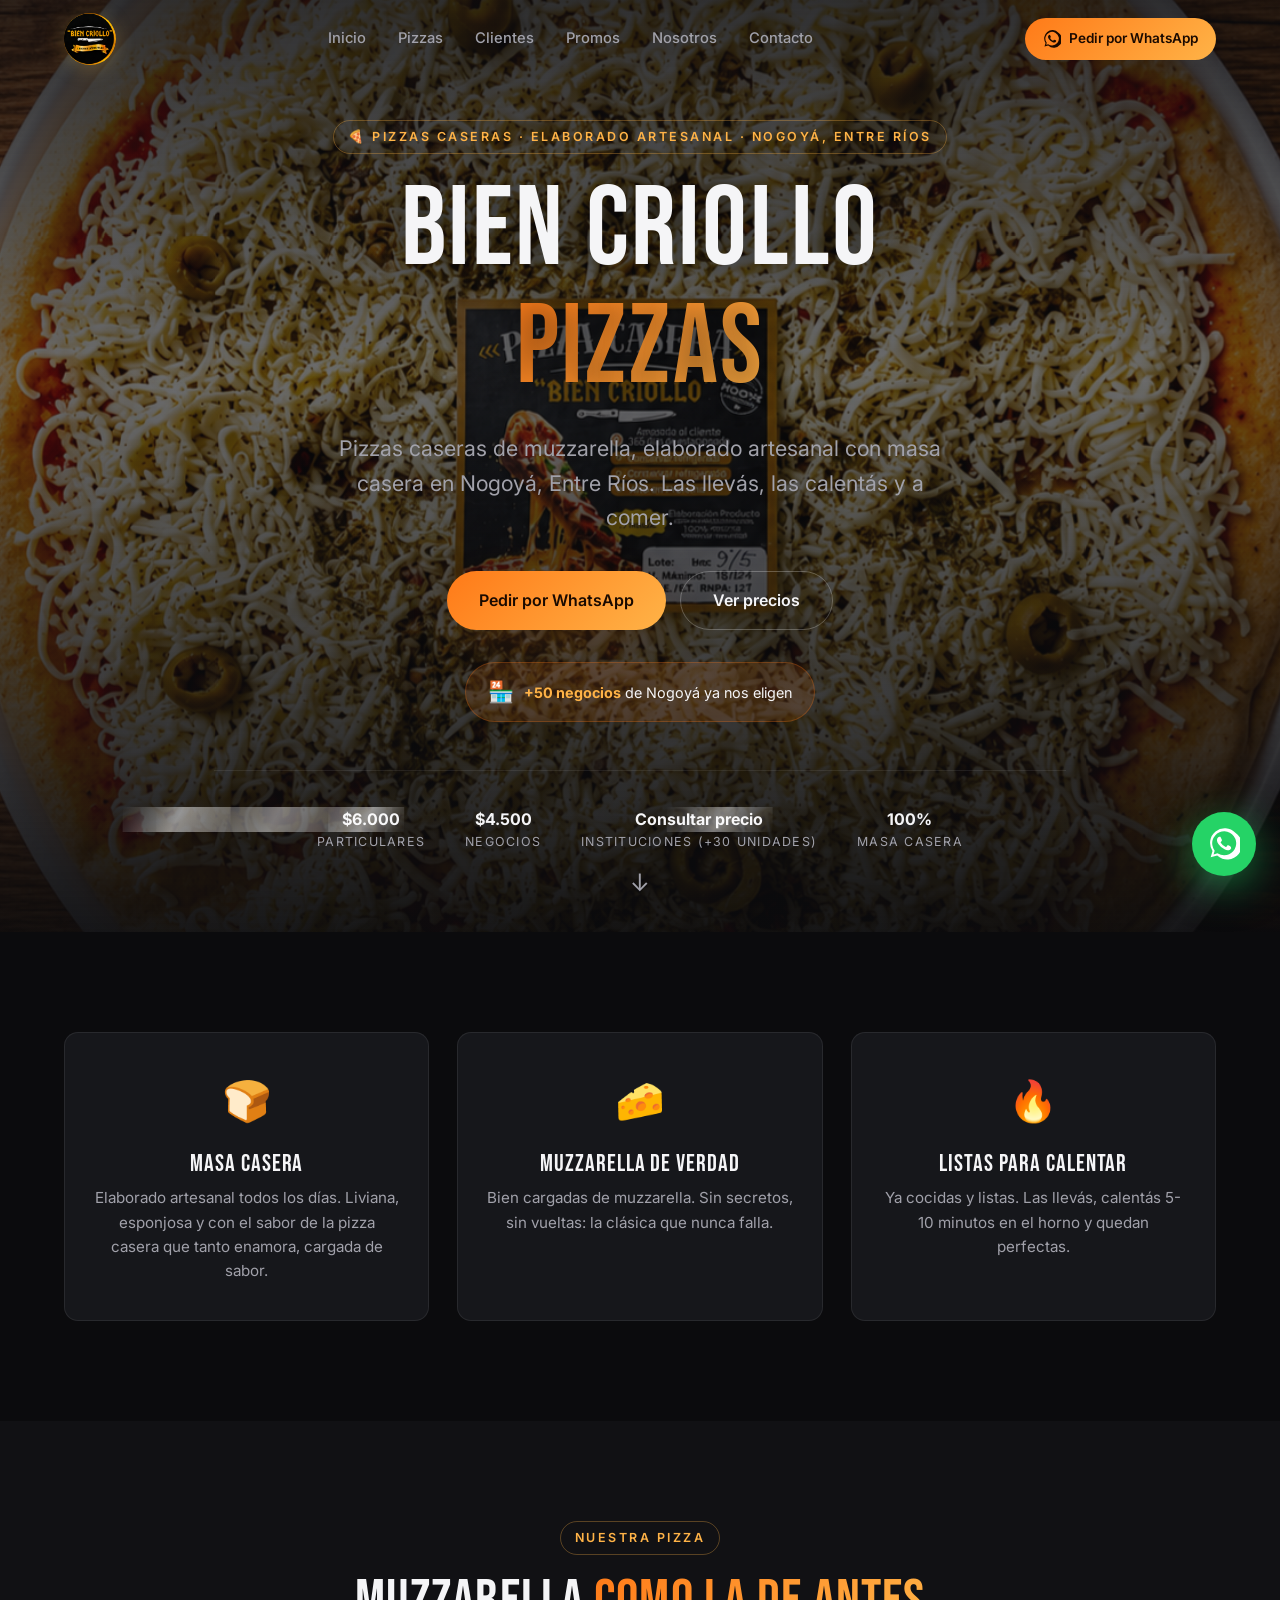
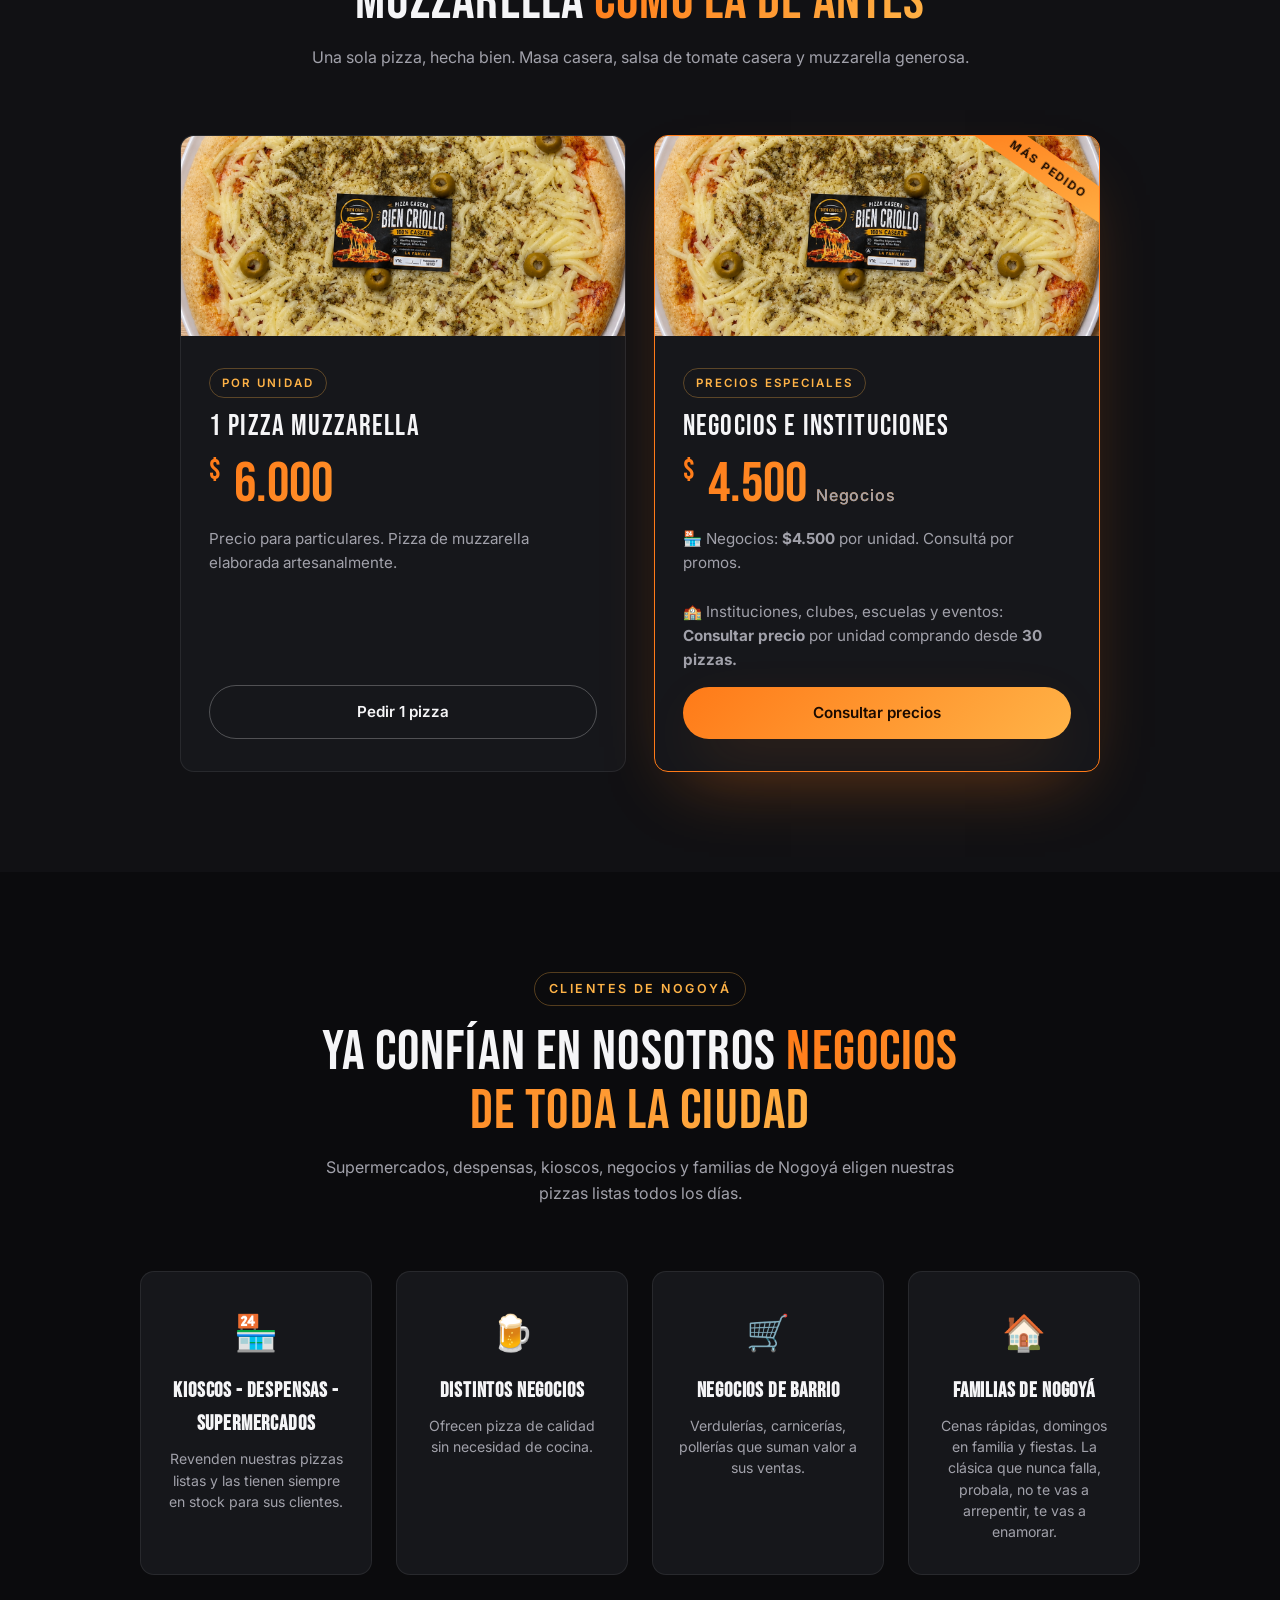
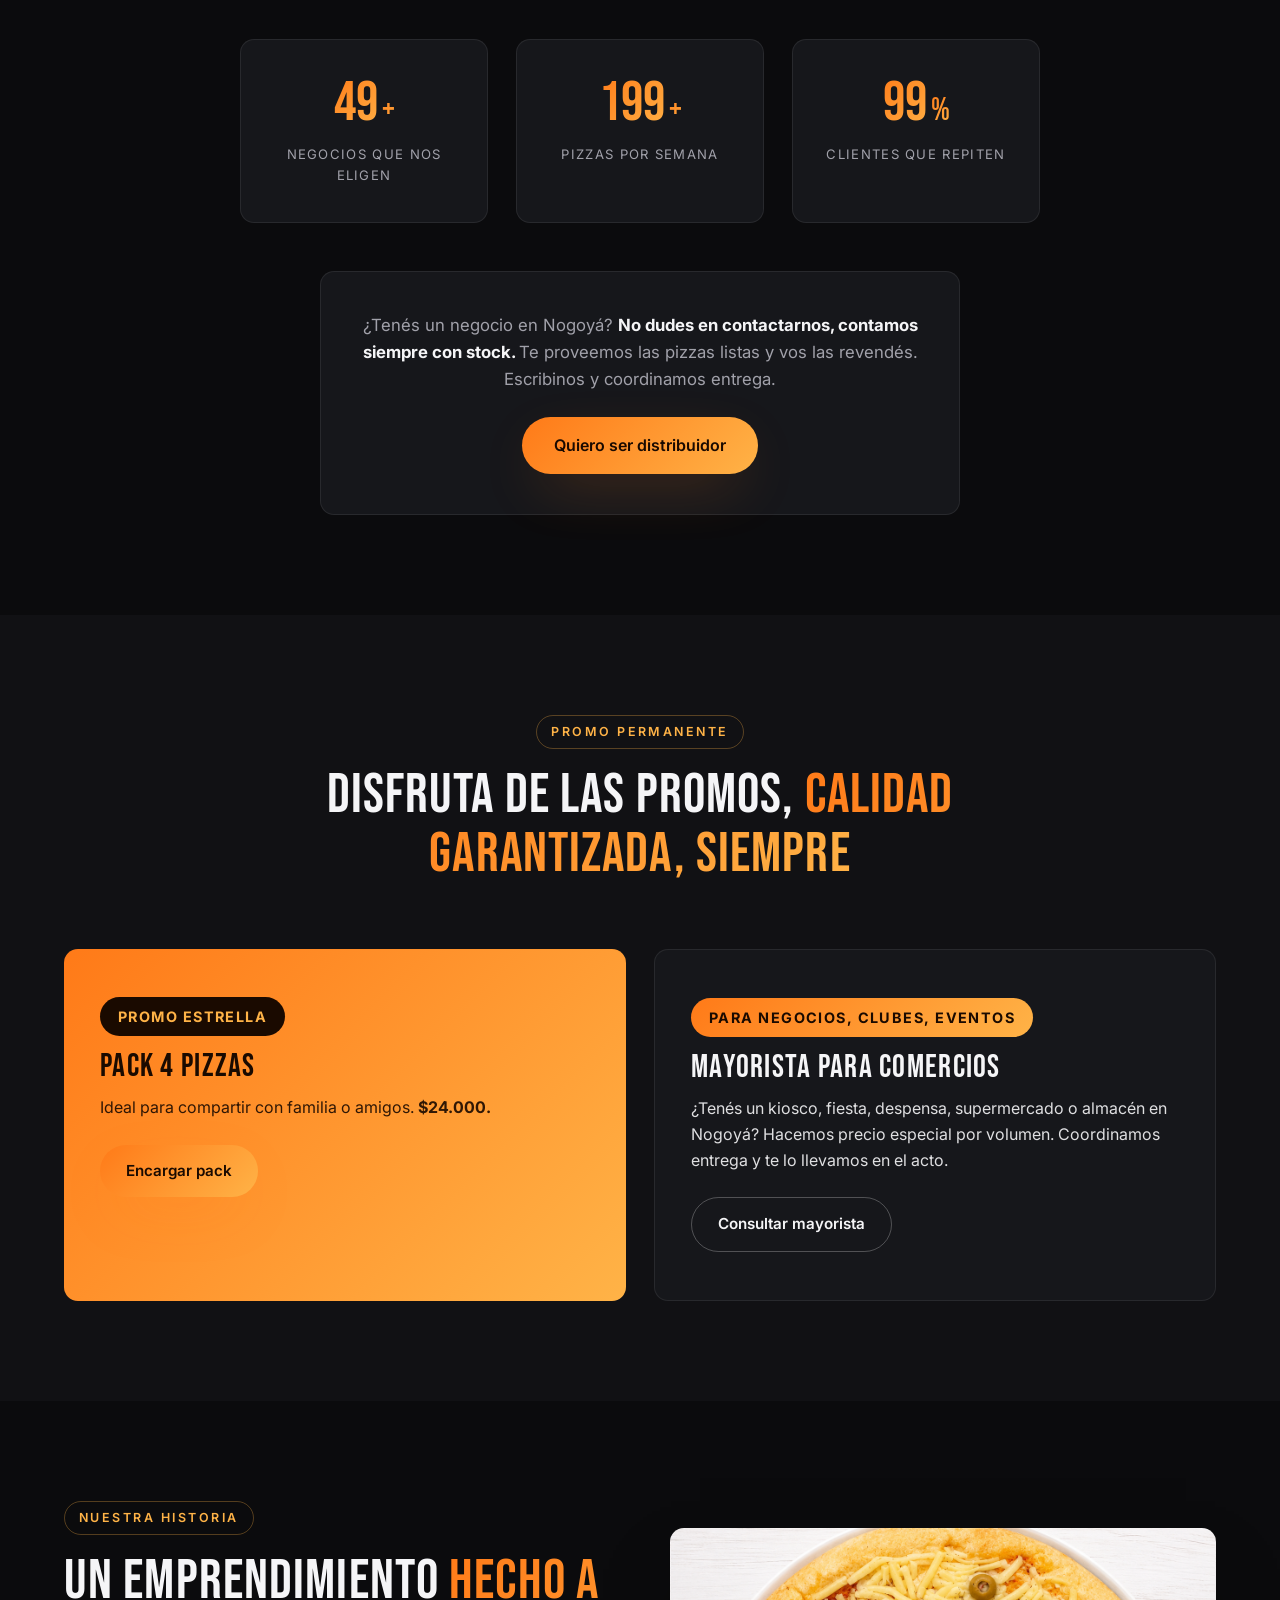
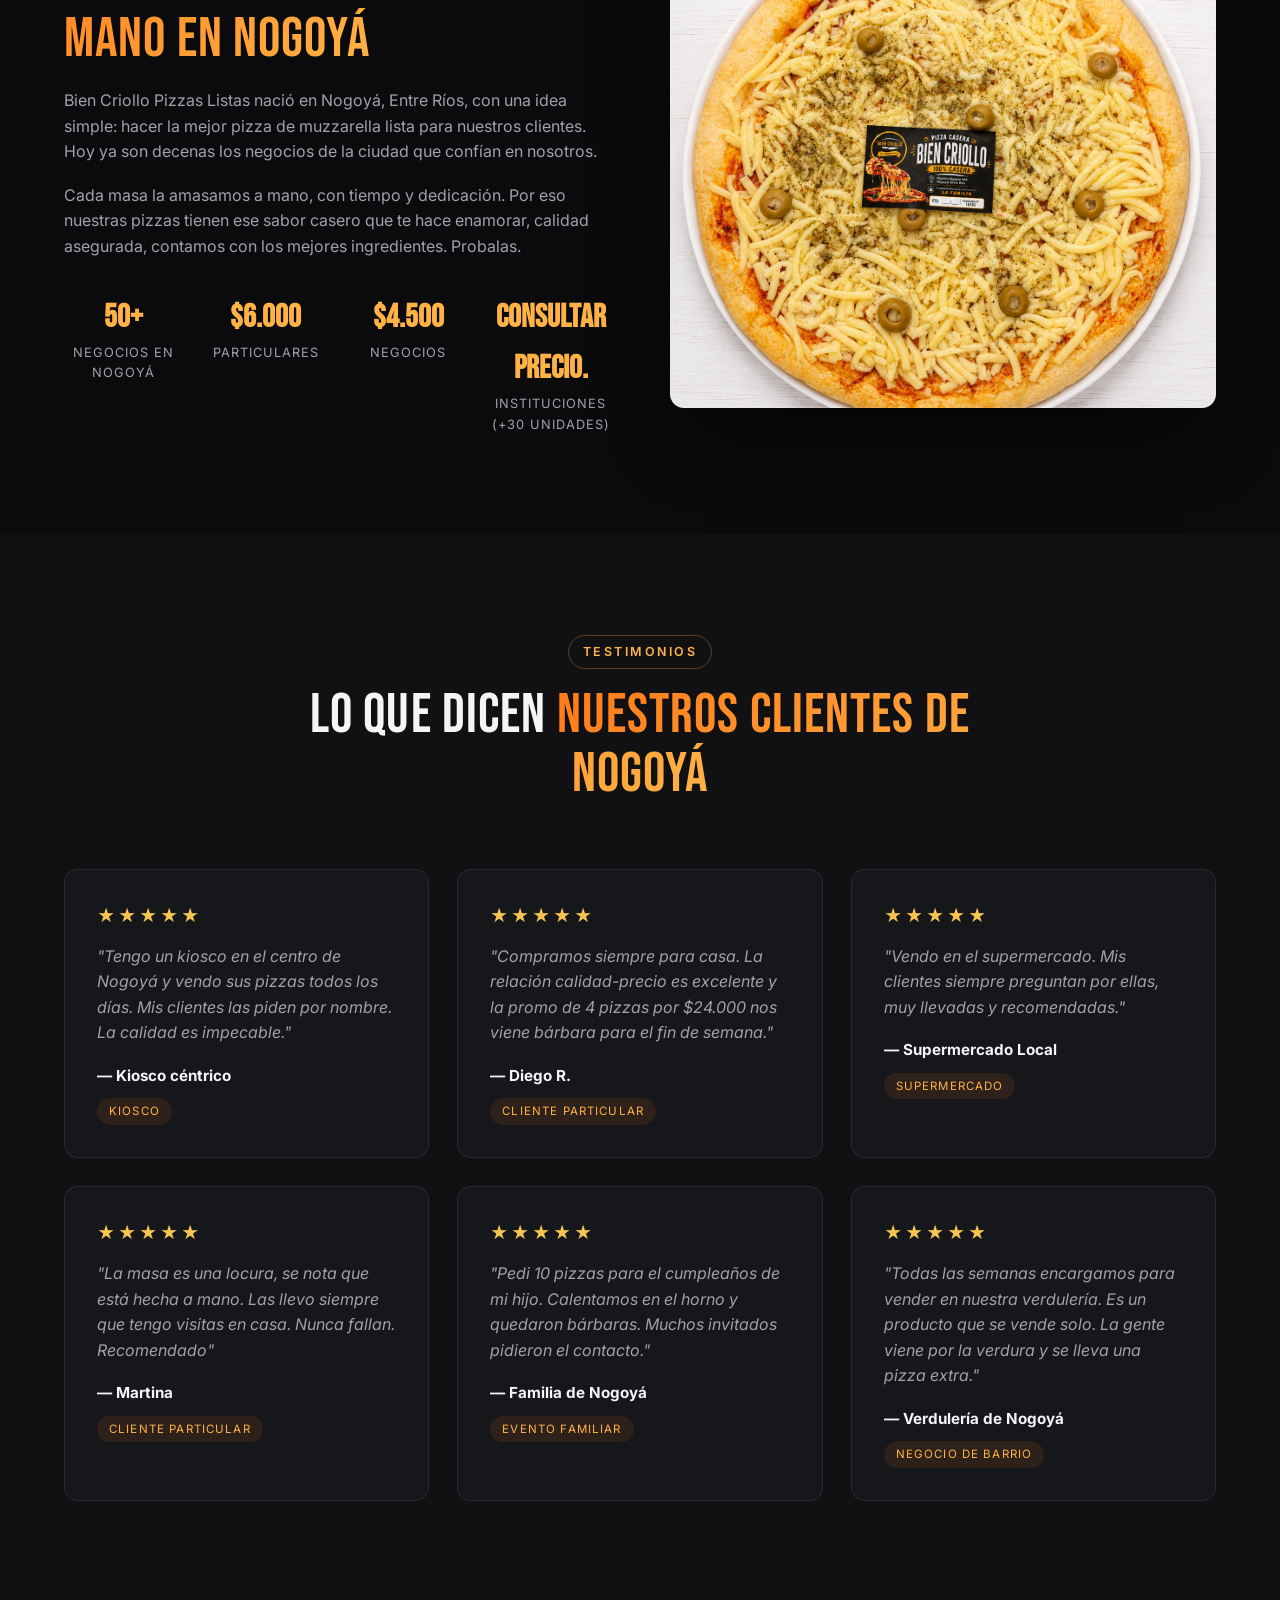
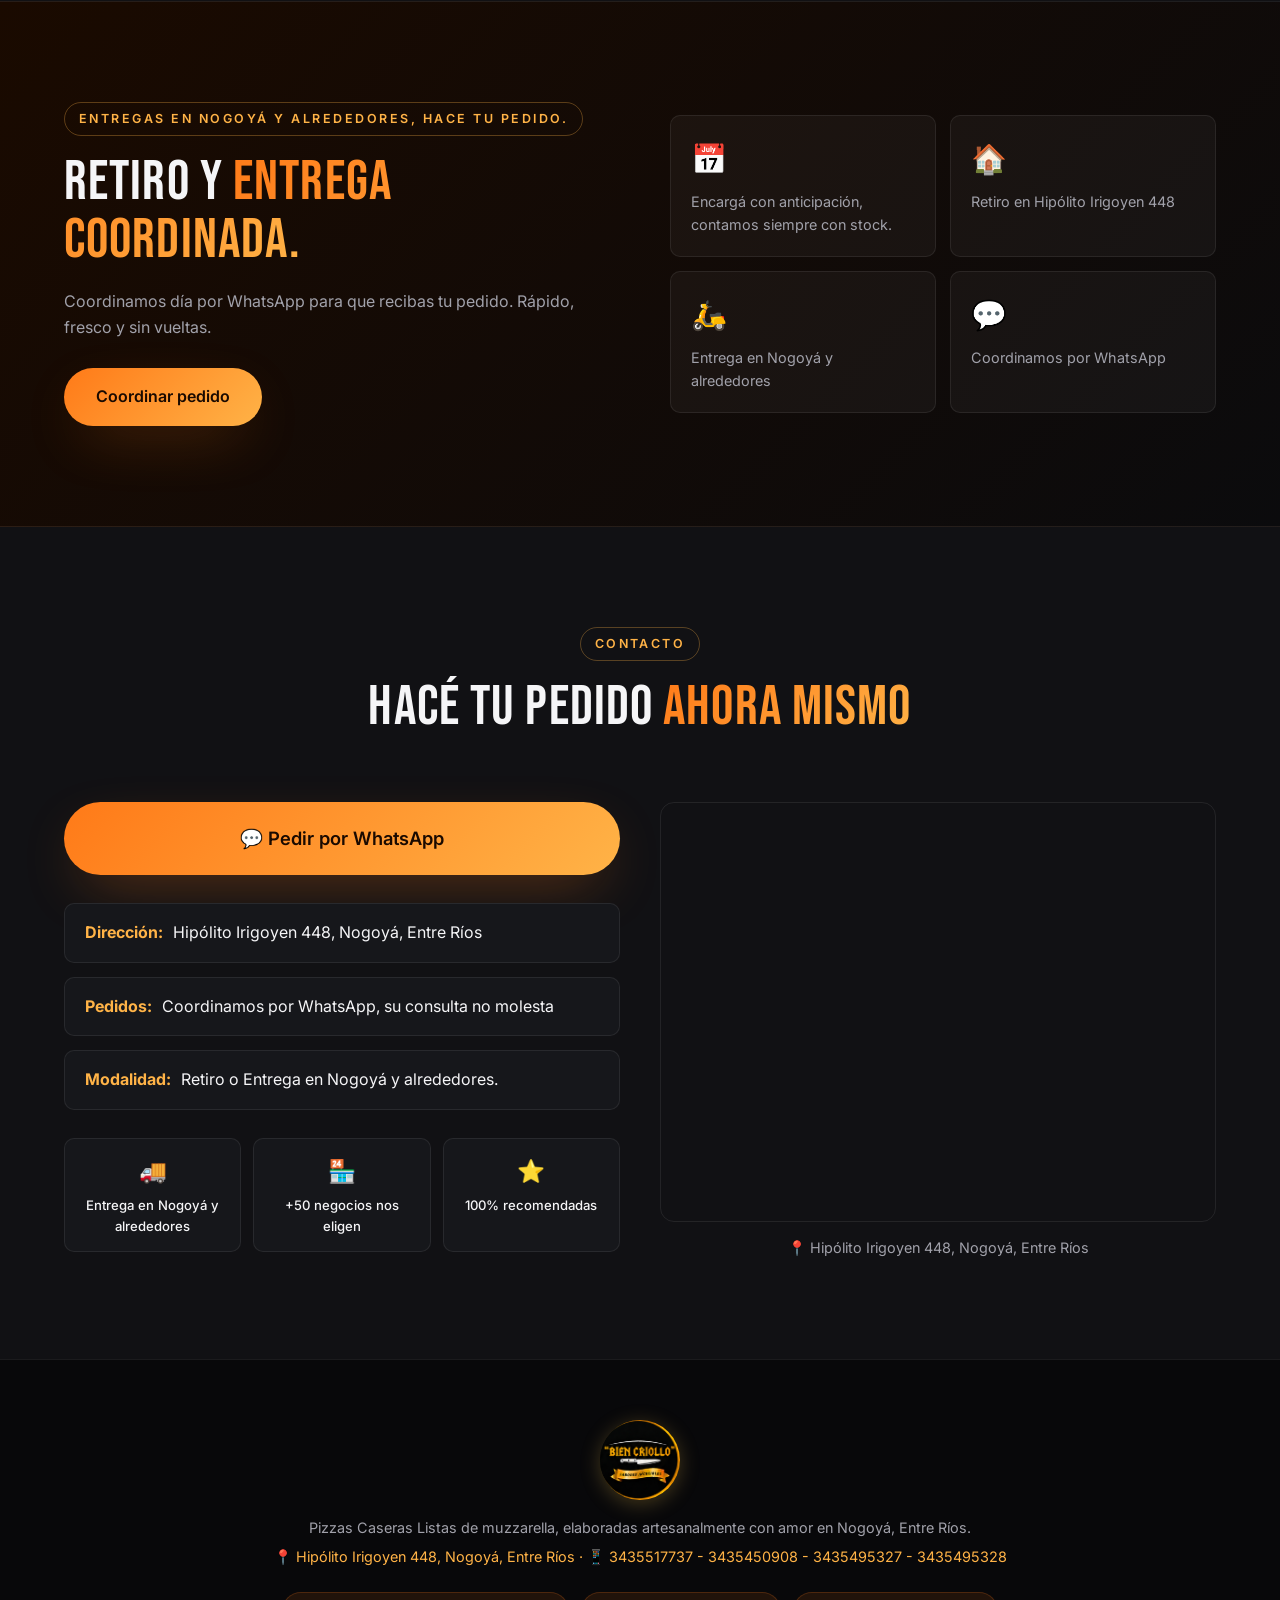
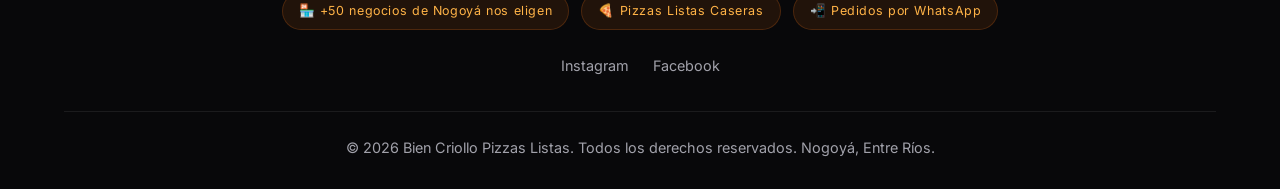
==== commit 950f0dbe: "Change 'Listas' to 'Caseras' in index.html Updated references from 'Listas' to 'Caseras' in the titl" ====
--- a/index.html
+++ b/index.html
@@ -4,21 +4,21 @@
   <meta charset="UTF-8" />
   <meta name="viewport" content="width=device-width, initial-scale=1.0" />
 
-  <title>Bien Criollo Pizzas — Pizzas Listas en Nogoyá, Entre Ríos · $6.000</title>
+  <title>Bien Criollo Pizzas — Pizzas Caseras en Nogoyá, Entre Ríos</title>
 
   <meta
     name="description"
-    content="Pizzas Listas de muzzarella caseras en Nogoyá, Entre Ríos. $6.000 para particulares y $4.500 para negocios. Consultá precios especiales para instituciones desde 30 unidades. Pedí por WhatsApp."
+    content="Pizzas Caseras de muzzarella caseras en Nogoyá, Entre Ríos. $6.000 para particulares y $4.500 para negocios. Consultá precios especiales para instituciones desde 30 unidades. Pedí por WhatsApp."
   />
 
   <meta
     property="og:title"
-    content="Bien Criollo Pizzas — Pizzas Listas en Nogoyá, Entre Ríos"
+    content="Bien Criollo Pizzas — Pizzas Caseras en Nogoyá, Entre Ríos"
   />
 
   <meta
     property="og:description"
-    content="Pizzas Listas de muzzarella en Nogoyá. $6.000 particulares · $4.500 negocios · precios especiales para instituciones."
+    content="Pizzas Casera de muzzarella en Nogoyá. $6.000 particulares · $4.500 negocios · precios especiales para instituciones."
   />
 
   <meta property="og:type" content="website" />
@@ -109,7 +109,7 @@
     <div class="container hero__content">
 
       <span class="eyebrow reveal">
-        🍕 Pizzas Listas · Elaborado artesanal · Nogoyá, Entre Ríos
+        🍕 Pizzas Caseras · Elaborado artesanal · Nogoyá, Entre Ríos
       </span>
 
       <!-- NOMBRE DE LA MARCA: SE MANTIENE -->
@@ -119,7 +119,7 @@
       </h1>
 
       <p class="hero__sub reveal">
-        Pizzas listas de muzzarella, elaborado artesanal con masa casera
+        Pizzas caseras de muzzarella, elaborado artesanal con masa casera
         en Nogoyá, Entre Ríos. Las llevás, las calentás y a comer.
       </p>
 
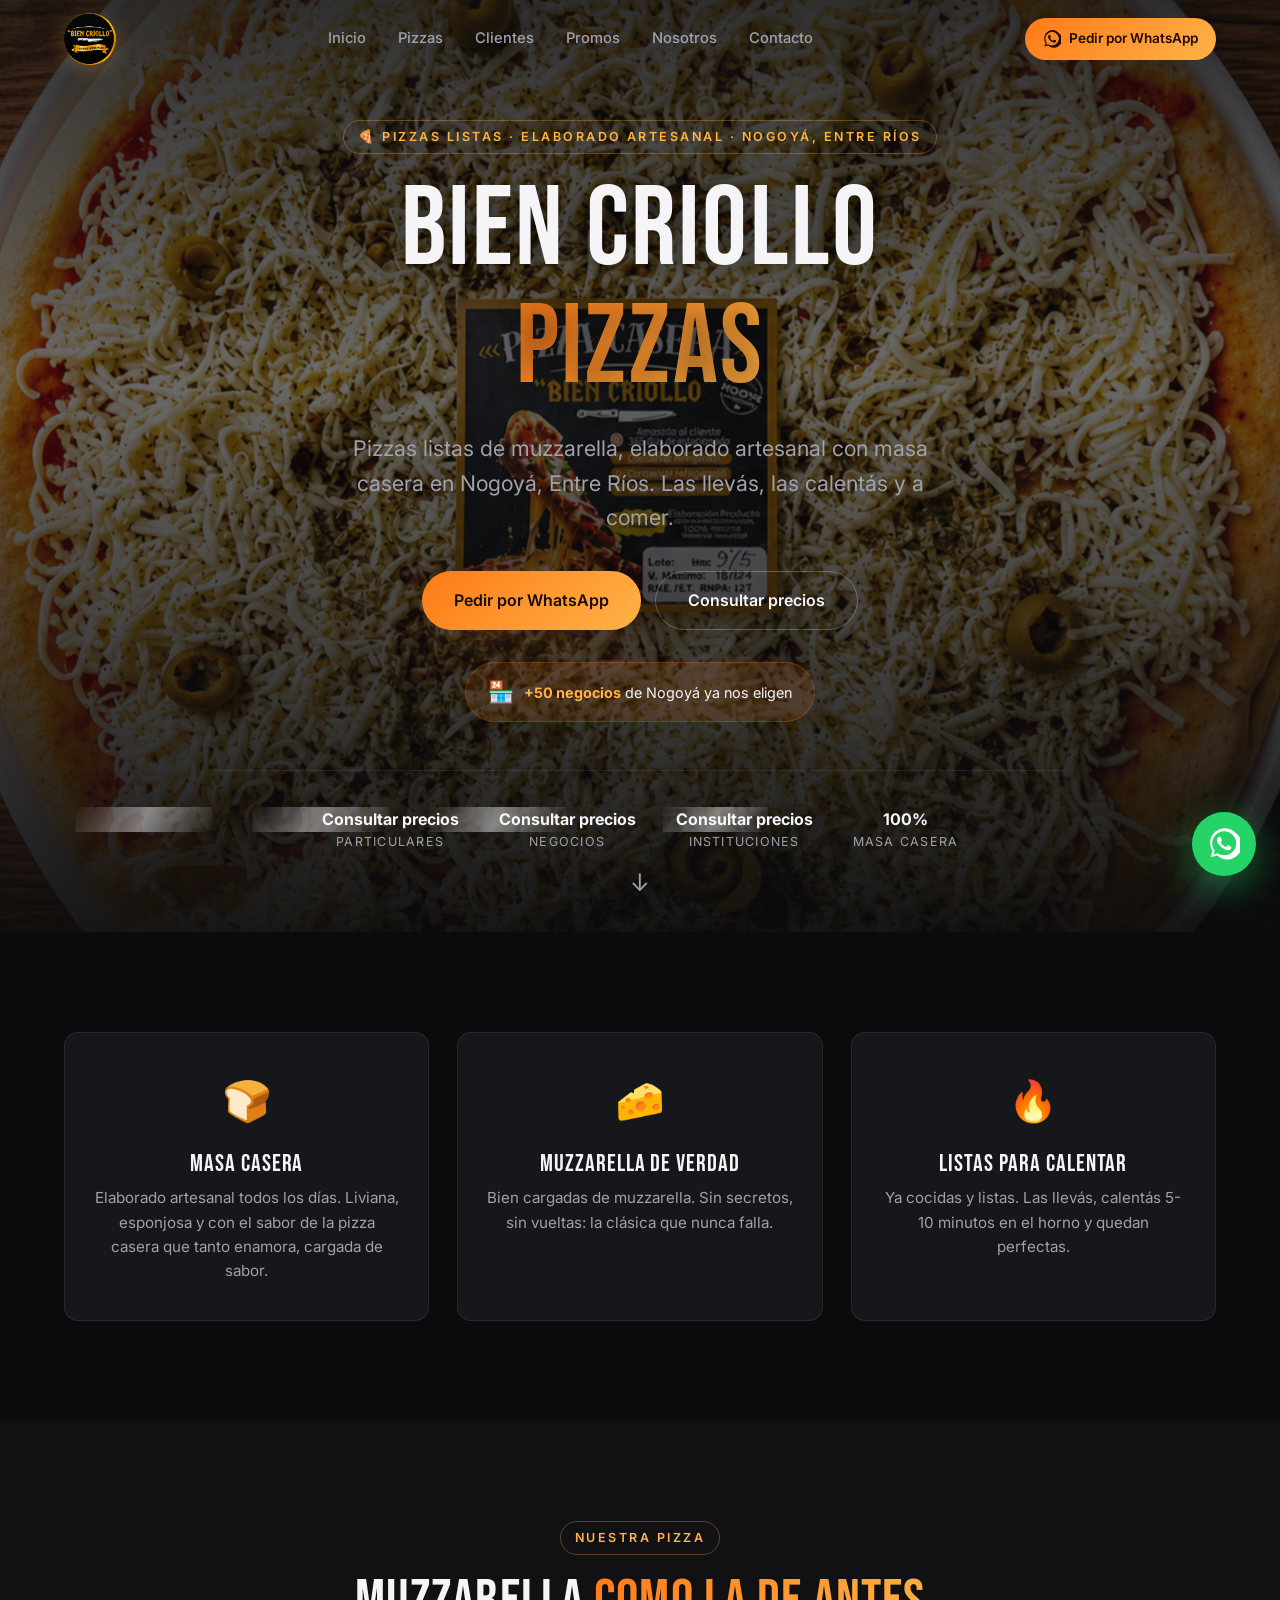
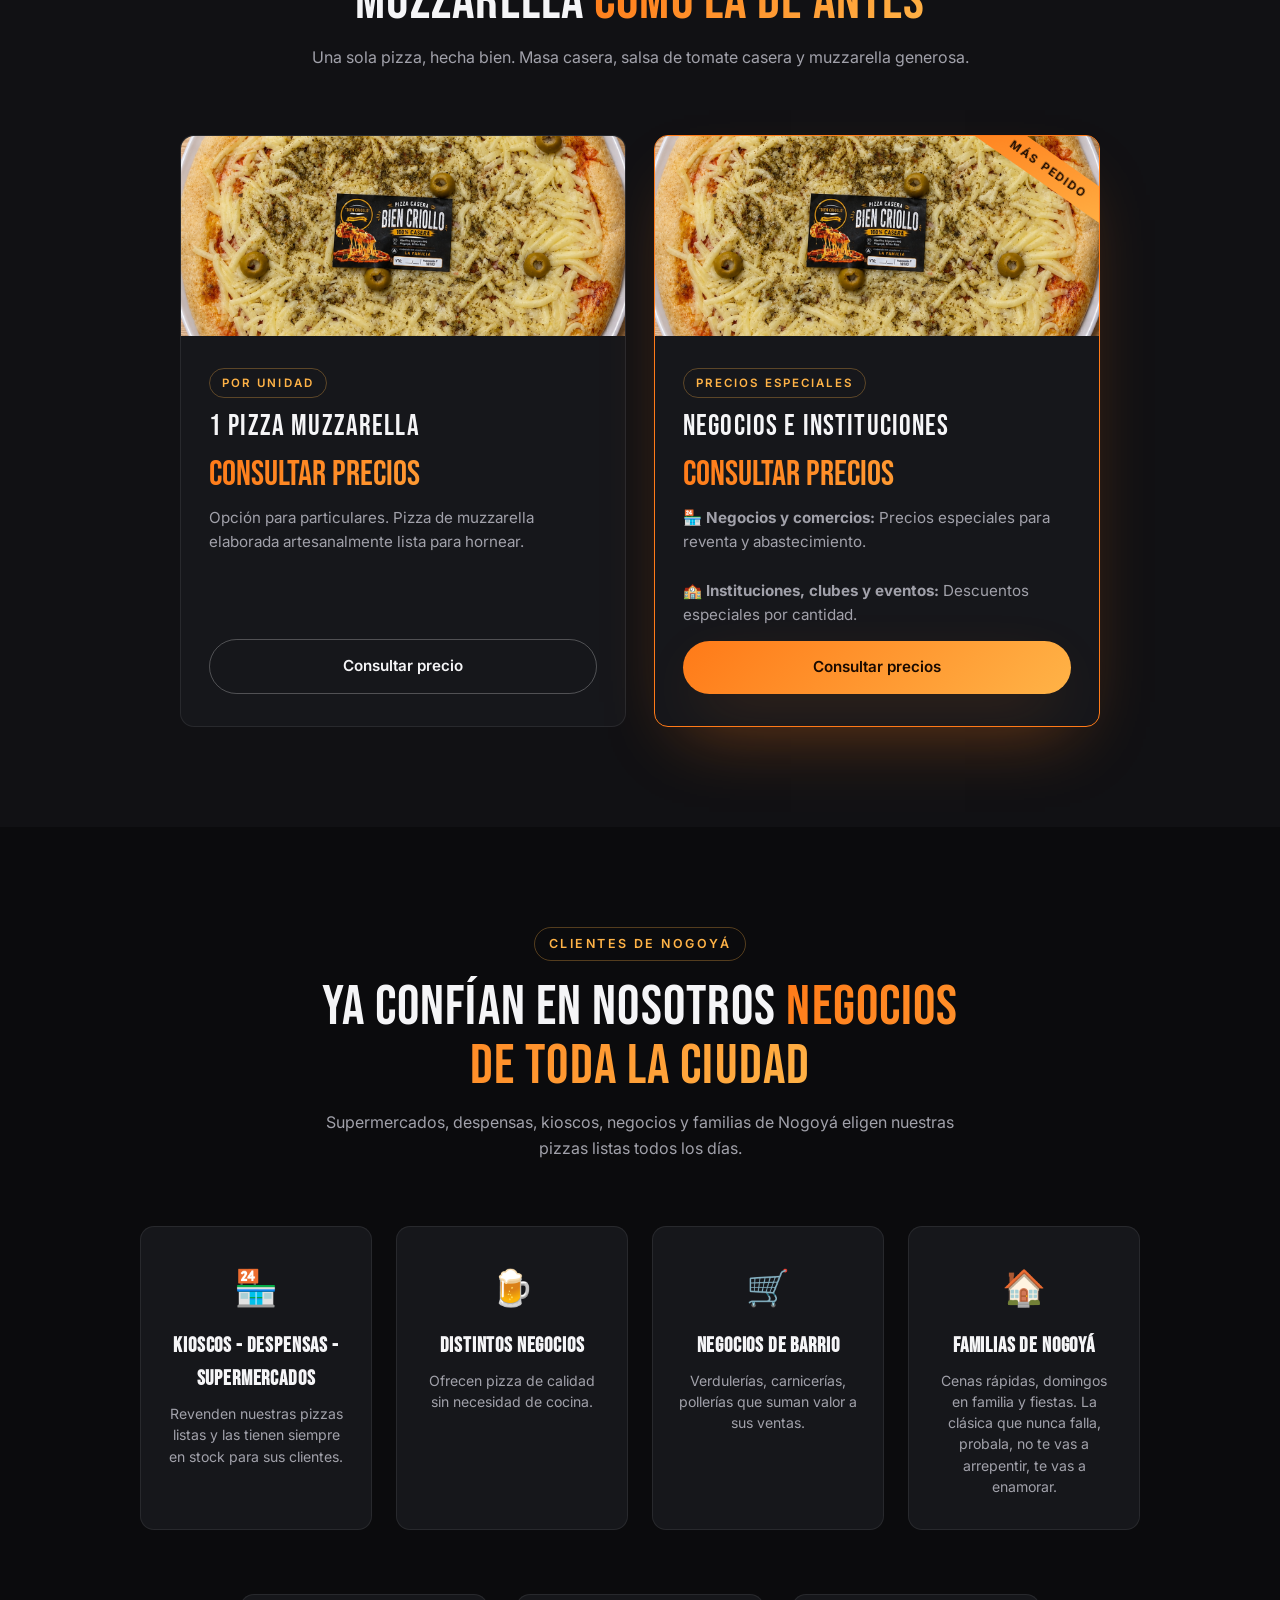
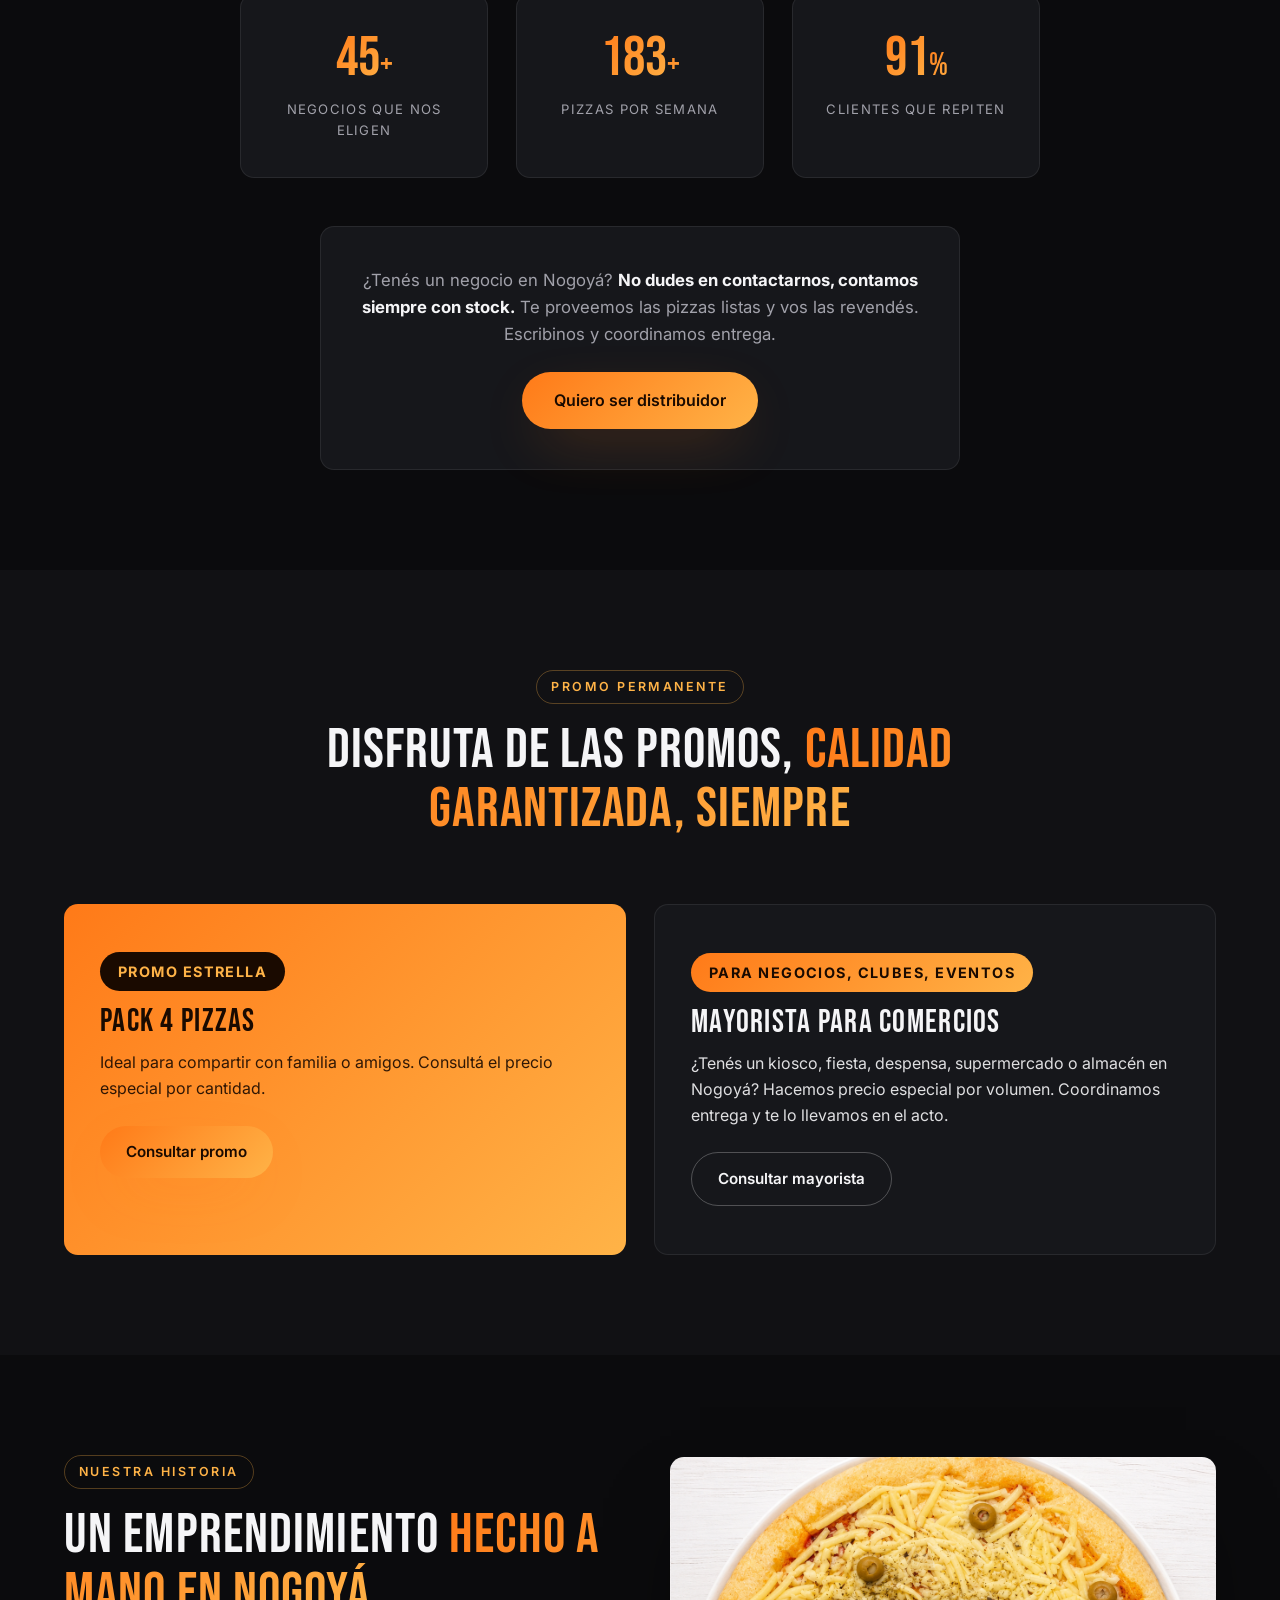
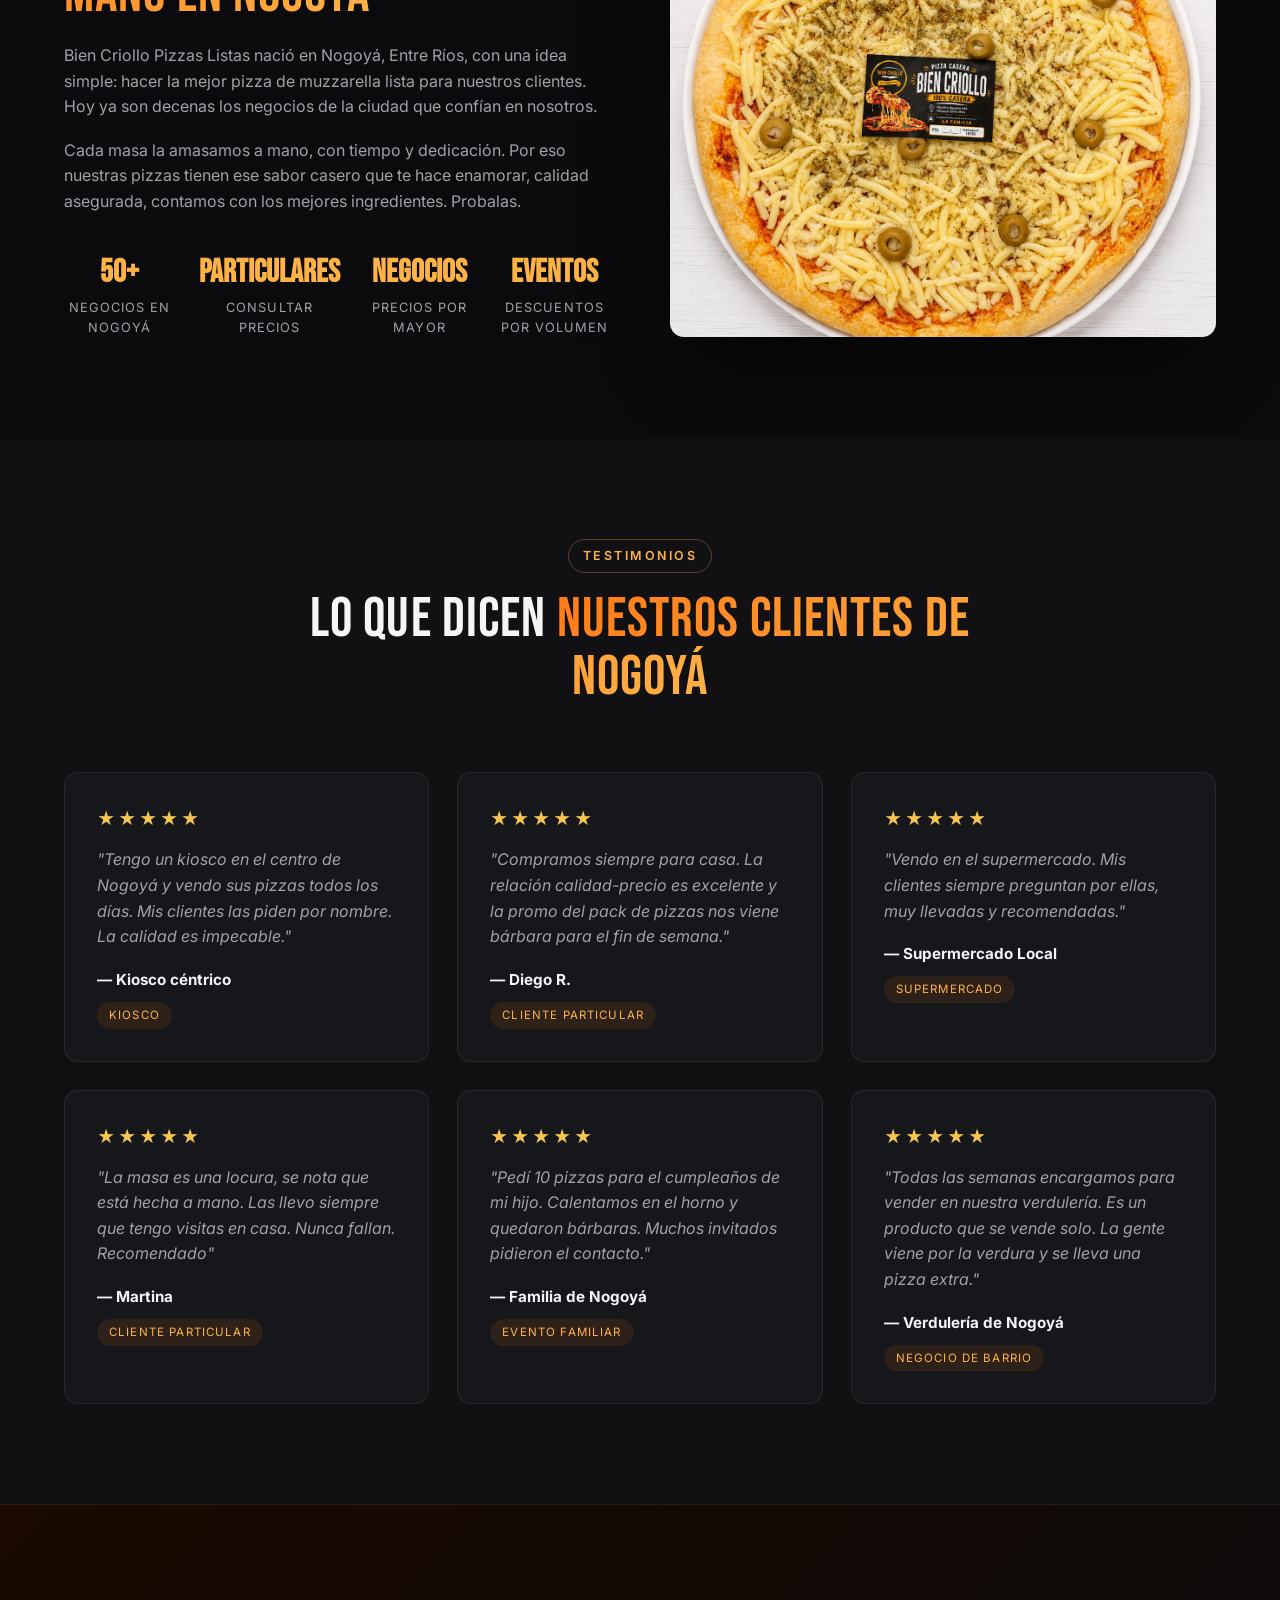
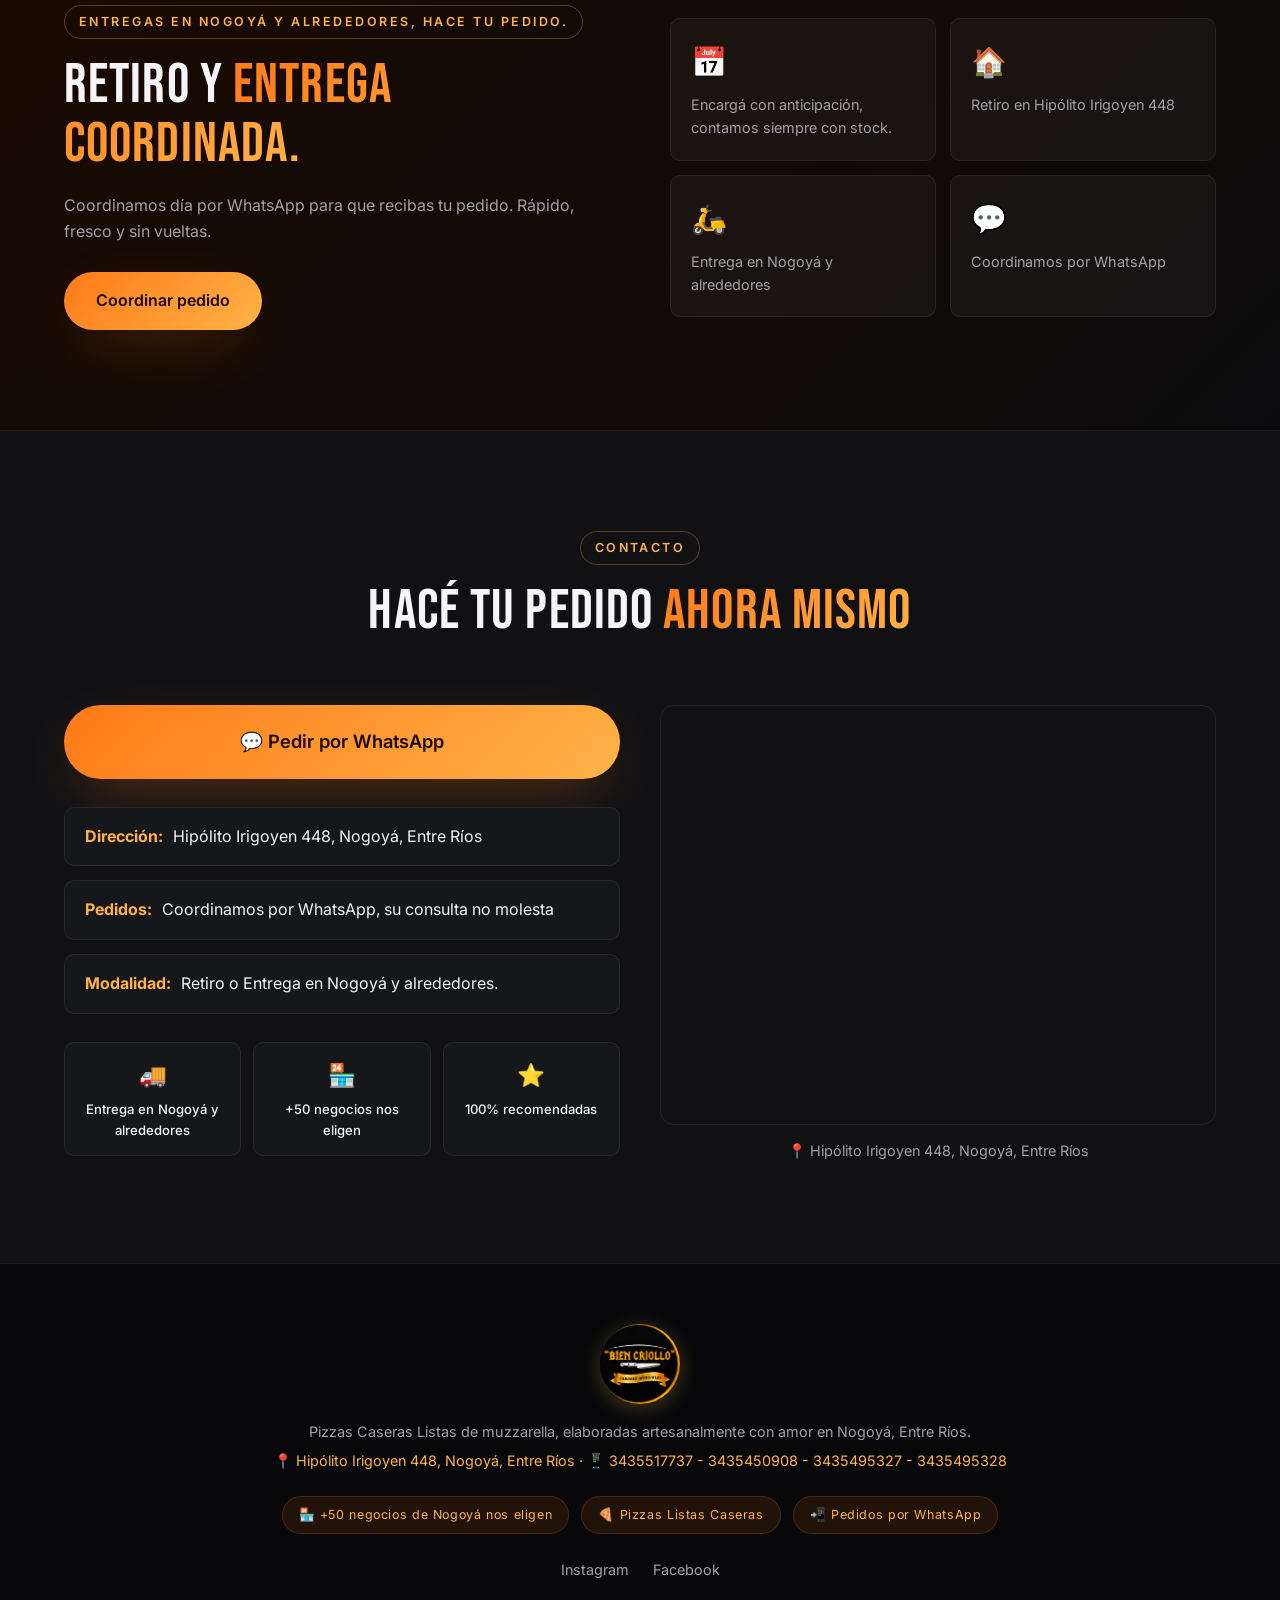
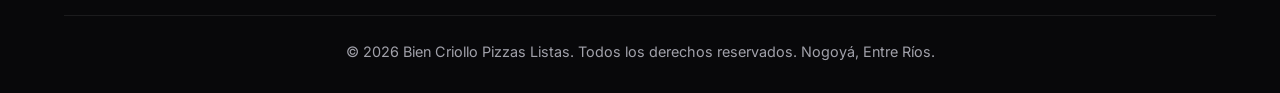
==== commit 5a47148d: "Commit" ====
--- a/index.html
+++ b/index.html
@@ -3,55 +3,25 @@
 <head>
   <meta charset="UTF-8" />
   <meta name="viewport" content="width=device-width, initial-scale=1.0" />
-
-  <title>Bien Criollo Pizzas — Pizzas Caseras en Nogoyá, Entre Ríos</title>
-
-  <meta
-    name="description"
-    content="Pizzas Caseras de muzzarella caseras en Nogoyá, Entre Ríos. $6.000 para particulares y $4.500 para negocios. Consultá precios especiales para instituciones desde 30 unidades. Pedí por WhatsApp."
-  />
-
-  <meta
-    property="og:title"
-    content="Bien Criollo Pizzas — Pizzas Caseras en Nogoyá, Entre Ríos"
-  />
-
-  <meta
-    property="og:description"
-    content="Pizzas Casera de muzzarella en Nogoyá. $6.000 particulares · $4.500 negocios · precios especiales para instituciones."
-  />
-
+  <title>Bien Criollo Pizzas — Pizzas Listas en Nogoyá, Entre Ríos</title>
+  <meta name="description" content="Pizzas Listas de muzzarella caseras en Nogoyá, Entre Ríos. Consultá precios para particulares, negocios e instituciones. Ya confían en nosotros decenas de negocios de la ciudad. Pedí por WhatsApp." />
+  <meta property="og:title" content="Bien Criollo Pizzas — Pizzas Listas en Nogoyá, Entre Ríos" />
+  <meta property="og:description" content="Pizzas Listas de muzzarella en Nogoyá. Consultá precios para particulares, negocios e instituciones. Ya eligen nuestros negocios de toda la ciudad." />
   <meta property="og:type" content="website" />
   <meta property="og:image" content="hero.jpg" />
-
   <link rel="preconnect" href="https://fonts.googleapis.com">
   <link rel="preconnect" href="https://fonts.gstatic.com" crossorigin>
-
-  <link
-    href="https://fonts.googleapis.com/css2?family=Bebas+Neue&family=Inter:wght@300;400;500;600;700;800&display=swap"
-    rel="stylesheet"
-  >
-
+  <link href="https://fonts.googleapis.com/css2?family=Bebas+Neue&family=Inter:wght@300;400;500;600;700;800&display=swap" rel="stylesheet">
   <link rel="stylesheet" href="style.css" />
 </head>
-
 <body>
 
-  <!-- =========================================================
-       HEADER
-  ========================================================== -->
-
+  <!-- HEADER -->
   <header class="header" id="header">
     <div class="container header__inner">
-
       <a href="#inicio" class="logo">
-        <img
-          src="logo.png"
-          alt="Bien Criollo Pizzas"
-          class="logo__img"
-        />
+        <img src="logo.png" alt="Bien Criollo Pizzas" class="logo__img" />
       </a>
-
       <nav class="nav" id="nav">
         <a href="#inicio">Inicio</a>
         <a href="#pizzas">Pizzas</a>
@@ -60,1052 +30,303 @@
         <a href="#nosotros">Nosotros</a>
         <a href="#contacto">Contacto</a>
       </nav>
-
-      <a
-        class="btn btn--primary btn--sm header__cta"
-        href="https://wa.me/5493435517737"
-        target="_blank"
-        rel="noopener"
-      >
-        <svg
-          viewBox="0 0 24 24"
-          width="18"
-          height="18"
-          fill="currentColor"
-        >
-          <path d="M20.5 3.5A11 11 0 0 0 3.4 17.2L2 22l4.9-1.3A11 11 0 1 0 20.5 3.5Zm-8.5 17a9 9 0 0 1-4.6-1.3l-.3-.2-2.9.8.8-2.8-.2-.3A9 9 0 1 1 12 20.5Zm5-6.7c-.3-.1-1.6-.8-1.8-.9s-.4-.1-.6.2-.7.9-.8 1-.3.2-.5.1a7.3 7.3 0 0 1-3.7-3.2c-.3-.5.3-.5.8-1.6a.6.6 0 0 0 0-.5l-.9-2c-.2-.5-.4-.4-.6-.4h-.5a1 1 0 0 0-.7.4 3 3 0 0 0-1 2.3 5.4 5.4 0 0 0 1.1 2.8 12 12 0 0 0 4.6 4 5 5 0 0 0 3.1.7 2.7 2.7 0 0 0 1.8-1.3 2.2 2.2 0 0 0 .2-1.3c-.1-.1-.3-.2-.5-.3Z"/>
-        </svg>
-
+      <a class="btn btn--primary btn--sm header__cta" href="https://wa.me/5493435517737" target="_blank" rel="noopener">
+        <svg viewBox="0 0 24 24" width="18" height="18" fill="currentColor"><path d="M20.5 3.5A11 11 0 0 0 3.4 17.2L2 22l4.9-1.3A11 11 0 1 0 20.5 3.5Zm-8.5 17a9 9 0 0 1-4.6-1.3l-.3-.2-2.9.8.8-2.8-.2-.3A9 9 0 1 1 12 20.5Zm5-6.7c-.3-.1-1.6-.8-1.8-.9s-.4-.1-.6.2-.7.9-.8 1-.3.2-.5.1a7.3 7.3 0 0 1-3.7-3.2c-.3-.5.3-.5.8-1.6a.6.6 0 0 0 0-.5l-.9-2c-.2-.5-.4-.4-.6-.4h-.5a1 1 0 0 0-.7.4 3 3 0 0 0-1 2.3 5.4 5.4 0 0 0 1.1 2.8 12 12 0 0 0 4.6 4 5 5 0 0 0 3.1.7 2.7 2.7 0 0 0 1.8-1.3 2.2 2.2 0 0 0 .2-1.3c-.1-.1-.3-.2-.5-.3Z"/></svg>
         Pedir por WhatsApp
       </a>
-
-      <button
-        class="burger"
-        id="burger"
-        aria-label="Abrir menú"
-      >
-        <span></span>
-        <span></span>
-        <span></span>
+      <button class="burger" id="burger" aria-label="Abrir menú">
+        <span></span><span></span><span></span>
       </button>
-
     </div>
   </header>
 
-
-  <!-- =========================================================
-       HERO
-  ========================================================== -->
-
+  <!-- HERO -->
   <section class="hero" id="inicio">
-
-    <div
-      class="hero__bg"
-      style="background-image:url('hero.jpg')"
-    ></div>
-
+    <div class="hero__bg" style="background-image:url('hero.jpg')"></div>
     <div class="hero__overlay"></div>
-
     <div class="container hero__content">
-
-      <span class="eyebrow reveal">
-        🍕 Pizzas Caseras · Elaborado artesanal · Nogoyá, Entre Ríos
-      </span>
-
-      <!-- NOMBRE DE LA MARCA: SE MANTIENE -->
-      <h1 class="hero__title reveal">
-        BIEN CRIOLLO<br/>
-        <span class="accent">PIZZAS</span>
-      </h1>
-
-      <p class="hero__sub reveal">
-        Pizzas caseras de muzzarella, elaborado artesanal con masa casera
-        en Nogoyá, Entre Ríos. Las llevás, las calentás y a comer.
-      </p>
-
+      <span class="eyebrow reveal">🍕 Pizzas Listas · Elaborado artesanal · Nogoyá, Entre Ríos</span>
+      <h1 class="hero__title reveal">BIEN CRIOLLO<br/><span class="accent">PIZZAS</span></h1>
+      <p class="hero__sub reveal">Pizzas listas de muzzarella, elaborado artesanal con masa casera en Nogoyá, Entre Ríos. Las llevás, las calentás y a comer.</p>
       <div class="hero__cta reveal">
-
-        <a
-          class="btn btn--primary btn--lg"
-          href="https://wa.me/5493435517737?text=Hola!%20Quiero%20encargar%20pizzas"
-          target="_blank"
-          rel="noopener"
-        >
-          Pedir por WhatsApp
-        </a>
-
-        <a
-          class="btn btn--ghost btn--lg"
-          href="#pizzas"
-        >
-          Ver precios
-        </a>
-
-      </div>
-
+        <a class="btn btn--primary btn--lg" href="https://wa.me/5493435517737?text=Hola!%20Quiero%20consultar%20precios%20y%20encargar%20pizzas" target="_blank" rel="noopener">Pedir por WhatsApp</a>
+        <a class="btn btn--ghost btn--lg" href="#pizzas">Consultar precios</a>
+      </div>
       <div class="hero__trust reveal">
-
         <div class="trust-badge">
-
           <span class="trust-badge__icon">🏪</span>
-
-          <span>
-            <strong>+50 negocios</strong>
-            de Nogoyá ya nos eligen
-          </span>
-
-        </div>
-
-      </div>
-
+          <span><strong>+50 negocios</strong> de Nogoyá ya nos eligen</span>
+        </div>
+      </div>
       <div class="hero__meta reveal">
-
-        <div>
-          <strong>$6.000</strong>
-          <span>Particulares</span>
-        </div>
-
-        <div>
-          <strong>$4.500</strong>
-          <span>Negocios</span>
-        </div>
-
-        <div>
-          <strong>Consultar precio</strong>
-          <span>Instituciones (+30 unidades)</span>
-        </div>
-
-        <div>
-          <strong>100%</strong>
-          <span>Masa Casera</span>
-        </div>
-
-      </div>
-
-    </div>
-
-    <a
-      href="#beneficios"
-      class="hero__scroll"
-      aria-label="Scroll"
-    >
-      ↓
-    </a>
-
-  </section>
-
-
-  <!-- =========================================================
-       BENEFICIOS
-  ========================================================== -->
-
+        <div><strong>Consultar precios</strong><span>Particulares</span></div>
+        <div><strong>Consultar precios</strong><span>Negocios</span></div>
+        <div><strong>Consultar precios</strong><span>Instituciones</span></div>
+        <div><strong>100%</strong><span>Masa Casera</span></div>
+      </div>
+    </div>
+    <a href="#beneficios" class="hero__scroll" aria-label="Scroll">↓</a>
+  </section>
+
+  <!-- BENEFICIOS -->
   <section class="section" id="beneficios">
-
-    <div class="container">
-
+    <div class="container">
       <div class="grid grid--3">
-
         <div class="card-benefit reveal">
-
           <div class="icon">🍞</div>
-
           <h3>Masa CASERA</h3>
-
+          <p>Elaborado artesanal todos los días. Liviana, esponjosa y con el sabor de la pizza casera que tanto enamora, cargada de sabor.</p>
+        </div>
+        <div class="card-benefit reveal">
+          <div class="icon">🧀</div>
+          <h3>Muzzarella de Verdad</h3>
+          <p>Bien cargadas de muzzarella. Sin secretos, sin vueltas: la clásica que nunca falla.</p>
+        </div>
+        <div class="card-benefit reveal">
+          <div class="icon">🔥</div>
+          <h3>Listas para Calentar</h3>
+          <p>Ya cocidas y listas. Las llevás, calentás 5-10 minutos en el horno y quedan perfectas.</p>
+        </div>
+      </div>
+    </div>
+  </section>
+
+  <!-- MENU / PRECIOS -->
+  <section class="section section--alt" id="pizzas">
+    <div class="container">
+      <header class="section__head reveal">
+        <span class="eyebrow">Nuestra pizza</span>
+        <h2>Muzzarella <span class="accent">como la de antes</span></h2>
+        <p>Una sola pizza, hecha bien. Masa casera, salsa de tomate casera y muzzarella generosa.</p>
+      </header>
+      <div class="pricing">
+        <article class="price-card reveal">
+          <div class="price-card__img" style="background-image:url('pizza.png')"></div>
+          <div class="price-card__body">
+            <span class="price-card__tag">Por unidad</span>
+            <h3>1 Pizza Muzzarella</h3>
+            <div class="price-card__amount" style="font-size:2.2rem">Consultar precios</div>
+            <p>Opción para particulares. Pizza de muzzarella elaborada artesanalmente lista para hornear.</p>
+            <a class="btn btn--ghost btn--block" href="https://wa.me/5493435517737?text=Hola!%20Quiero%20consultar%20el%20precio%20de%201%20pizza%20muzzarella" target="_blank" rel="noopener">Consultar precio</a>
+          </div>
+        </article>
+        <article class="price-card price-card--featured reveal">
+          <div class="price-card__ribbon">MÁS PEDIDO</div>
+          <div class="price-card__img" style="background-image:url('pizza.png')"></div>
+          <div class="price-card__body">
+            <span class="price-card__tag">PRECIOS ESPECIALES</span>
+            <h3>Negocios e Instituciones</h3>
+            <div class="price-card__amount" style="font-size:2.2rem">Consultar precios</div>
+            <p>
+              🏪 <strong>Negocios y comercios:</strong> Precios especiales para reventa y abastecimiento.<br><br>
+              🏫 <strong>Instituciones, clubes y eventos:</strong> Descuentos especiales por cantidad.
+            </p>
+            <a class="btn btn--primary btn--block" href="https://wa.me/5493435517737?text=Hola!%20Quiero%20consultar%20por%20precios%20para%20negocios%20o%20instituciones" target="_blank" rel="noopener">Consultar precios</a>
+          </div>
+        </article>
+      </div>
+    </div>
+  </section>
+
+  <!-- CLIENTES / NEGOCIOS DE NOGOYÁ -->
+  <section class="section" id="clientes">
+    <div class="container">
+      <header class="section__head reveal">
+        <span class="eyebrow">Clientes de Nogoyá</span>
+        <h2>Ya confían en nosotros <span class="accent">negocios de toda la ciudad</span></h2>
+        <p>Supermercados, despensas, kioscos, negocios y familias de Nogoyá eligen nuestras pizzas listas todos los días.</p>
+      </header>
+      <div class="clients-grid reveal">
+        <div class="client-card">
+          <div class="client-card__icon">🏪</div>
+          <h4>Kioscos - Despensas - Supermercados</h4>
+          <p>Revenden nuestras pizzas listas y las tienen siempre en stock para sus clientes.</p>
+        </div>
+        <div class="client-card">
+          <div class="client-card__icon">🍺</div>
+          <h4>Distintos Negocios</h4>
+          <p>Ofrecen pizza de calidad sin necesidad de cocina.</p>
+        </div>
+        <div class="client-card">
+          <div class="client-card__icon">🛒</div>
+          <h4>Negocios de Barrio</h4>
+          <p>Verdulerías, carnicerías, pollerías que suman valor a sus ventas.</p>
+        </div>
+        <div class="client-card">
+          <div class="client-card__icon">🏠</div>
+          <h4>Familias de Nogoyá</h4>
+          <p>Cenas rápidas, domingos en familia y fiestas. La clásica que nunca falla, probala, no te vas a arrepentir, te vas a enamorar.</p>
+        </div>
+      </div>
+      <div class="clients-counter reveal">
+        <div class="counter-item">
+          <span class="counter" data-target="50">0</span><span class="counter__suffix">+</span>
+          <span class="counter__label">Negocios que nos eligen</span>
+        </div>
+        <div class="counter-item">
+          <span class="counter" data-target="200">0</span><span class="counter__suffix">+</span>
+          <span class="counter__label">Pizzas por semana</span>
+        </div>
+        <div class="counter-item">
+          <span class="counter" data-target="100">0</span><span class="counter__suffix">%</span>
+          <span class="counter__label">Clientes que repiten</span>
+        </div>
+      </div>
+      <div class="clients-cta reveal">
+        <p>¿Tenés un negocio en Nogoyá? <strong>No dudes en contactarnos, contamos siempre con stock.</strong> Te proveemos las pizzas listas y vos las revendés. Escribinos y coordinamos entrega.</p>
+        <a class="btn btn--primary btn--lg" href="https://wa.me/5493435517737?text=Hola!%20Tengo%20un%20negocio%20en%20Nogoyá%20y%20quiero%20revender%20sus%20pizzas" target="_blank" rel="noopener">Quiero ser distribuidor</a>
+      </div>
+    </div>
+  </section>
+
+  <!-- PROMOS -->
+  <section class="section section--alt" id="promos">
+    <div class="container">
+      <header class="section__head reveal">
+        <span class="eyebrow">Promo permanente</span>
+        <h2>Disfruta de las promos, <span class="accent">calidad garantizada, siempre</span></h2>
+      </header>
+      <div class="grid grid--2">
+        <div class="promo reveal">
+          <div class="promo__badge">PROMO ESTRELLA</div>
+          <h3>Pack 4 Pizzas</h3>
           <p>
-            Elaborado artesanal todos los días. Liviana, esponjosa y con
-            el sabor de la pizza casera que tanto enamora, cargada de sabor.
+            Ideal para compartir con familia o amigos. Consultá el precio especial por cantidad.
           </p>
-
-        </div>
-
-
-        <div class="card-benefit reveal">
-
-          <div class="icon">🧀</div>
-
-          <h3>Muzzarella de Verdad</h3>
-
-          <p>
-            Bien cargadas de muzzarella. Sin secretos, sin vueltas:
-            la clásica que nunca falla.
-          </p>
-
-        </div>
-
-
-        <div class="card-benefit reveal">
-
-          <div class="icon">🔥</div>
-
-          <h3>Listas para Calentar</h3>
-
-          <p>
-            Ya cocidas y listas. Las llevás, calentás 5-10 minutos
-            en el horno y quedan perfectas.
-          </p>
-
-        </div>
-
-      </div>
-
-    </div>
-
-  </section>
-
-
-  <!-- =========================================================
-       MENU / PRECIOS
-  ========================================================== -->
-
-  <section class="section section--alt" id="pizzas">
-
-    <div class="container">
-
-      <header class="section__head reveal">
-
-        <span class="eyebrow">
-          Nuestra pizza
-        </span>
-
-        <h2>
-          Muzzarella
-          <span class="accent">como la de antes</span>
-        </h2>
-
-        <p>
-          Una sola pizza, hecha bien. Masa casera, salsa de tomate
-          casera y muzzarella generosa.
-        </p>
-
-      </header>
-
-
-      <div class="pricing">
-
-        <!-- PARTICULAR -->
-        <article class="price-card reveal">
-
-          <div
-            class="price-card__img"
-            style="background-image:url('pizza.png')"
-          ></div>
-
-          <div class="price-card__body">
-
-            <span class="price-card__tag">
-              Por unidad
-            </span>
-
-            <h3>
-              1 Pizza Muzzarella
-            </h3>
-
-            <div class="price-card__amount">
-
-              <span class="currency">$</span>
-              6.000
-
-            </div>
-
-            <p>
-              Precio para particulares. Pizza de muzzarella
-              elaborada artesanalmente.
-            </p>
-
-            <a
-              class="btn btn--ghost btn--block"
-              href="https://wa.me/5493435517737?text=Hola!%20Quiero%20encargar%201%20pizza%20muzzarella"
-              target="_blank"
-              rel="noopener"
-            >
-              Pedir 1 pizza
-            </a>
-
-          </div>
-
-        </article>
-
-
-        <!-- NEGOCIOS E INSTITUCIONES -->
-        <article class="price-card price-card--featured reveal">
-
-          <div class="price-card__ribbon">
-            MÁS PEDIDO
-          </div>
-
-          <div
-            class="price-card__img"
-            style="background-image:url('pizza.png')"
-          ></div>
-
-          <div class="price-card__body">
-
-            <span class="price-card__tag">
-              PRECIOS ESPECIALES
-            </span>
-
-            <h3>
-              Negocios e Instituciones
-            </h3>
-
-            <div class="price-card__amount">
-
-              <span class="currency">$</span>
-              4.500
-
-              <small>
-                Negocios
-              </small>
-
-            </div>
-
-            <p>
-
-              🏪 Negocios:
-              <strong>$4.500</strong>
-              por unidad. Consultá por promos.
-
-              <br><br>
-
-              🏫 Instituciones, clubes, escuelas y eventos:
-
-              <strong>Consultar precio</strong>
-
-              por unidad comprando desde
-
-              <strong>30 pizzas.</strong>
-
-            </p>
-
-            <a
-              class="btn btn--primary btn--block"
-              href="https://wa.me/5493435517737?text=Hola!%20Quiero%20consultar%20por%20precios%20para%20negocios%20o%20instituciones"
-              target="_blank"
-              rel="noopener"
-            >
-              Consultar precios
-            </a>
-
-          </div>
-
-        </article>
-
-      </div>
-
-    </div>
-
-  </section>
-
-
-  <!-- =========================================================
-       CLIENTES / NEGOCIOS
-  ========================================================== -->
-
-  <section class="section" id="clientes">
-
-    <div class="container">
-
-      <header class="section__head reveal">
-
-        <span class="eyebrow">
-          Clientes de Nogoyá
-        </span>
-
-        <h2>
-          Ya confían en nosotros
-          <span class="accent">
-            negocios de toda la ciudad
-          </span>
-        </h2>
-
-        <p>
-          Supermercados, despensas, kioscos, negocios y familias de
-          Nogoyá eligen nuestras pizzas listas todos los días.
-        </p>
-
-      </header>
-
-
-      <div class="clients-grid reveal">
-
-        <div class="client-card">
-
-          <div class="client-card__icon">🏪</div>
-
-          <h4>
-            Kioscos - Despensas - Supermercados
-          </h4>
-
-          <p>
-            Revenden nuestras pizzas listas y las tienen siempre
-            en stock para sus clientes.
-          </p>
-
-        </div>
-
-
-        <div class="client-card">
-
-          <div class="client-card__icon">🍺</div>
-
-          <h4>
-            Distintos Negocios
-          </h4>
-
-          <p>
-            Ofrecen pizza de calidad sin necesidad de cocina.
-          </p>
-
-        </div>
-
-
-        <div class="client-card">
-
-          <div class="client-card__icon">🛒</div>
-
-          <h4>
-            Negocios de Barrio
-          </h4>
-
-          <p>
-            Verdulerías, carnicerías, pollerías que suman valor
-            a sus ventas.
-          </p>
-
-        </div>
-
-
-        <div class="client-card">
-
-          <div class="client-card__icon">🏠</div>
-
-          <h4>
-            Familias de Nogoyá
-          </h4>
-
-          <p>
-            Cenas rápidas, domingos en familia y fiestas.
-            La clásica que nunca falla, probala, no te vas a
-            arrepentir, te vas a enamorar.
-          </p>
-
-        </div>
-
-      </div>
-
-
-      <div class="clients-counter reveal">
-
-        <div class="counter-item">
-
-          <span
-            class="counter"
-            data-target="50"
-          >
-            0
-          </span>
-
-          <span class="counter__suffix">
-            +
-          </span>
-
-          <span class="counter__label">
-            Negocios que nos eligen
-          </span>
-
-        </div>
-
-
-        <div class="counter-item">
-
-          <span
-            class="counter"
-            data-target="200"
-          >
-            0
-          </span>
-
-          <span class="counter__suffix">
-            +
-          </span>
-
-          <span class="counter__label">
-            Pizzas por semana
-          </span>
-
-        </div>
-
-
-        <div class="counter-item">
-
-          <span
-            class="counter"
-            data-target="100"
-          >
-            0
-          </span>
-
-          <span class="counter__suffix">
-            %
-          </span>
-
-          <span class="counter__label">
-            Clientes que repiten
-          </span>
-
-        </div>
-
-      </div>
-
-
-      <div class="clients-cta reveal">
-
-        <p>
-          ¿Tenés un negocio en Nogoyá?
-
-          <strong>
-            No dudes en contactarnos, contamos siempre con stock.
-          </strong>
-
-          Te proveemos las pizzas listas y vos las revendés.
-          Escribinos y coordinamos entrega.
-        </p>
-
-        <a
-          class="btn btn--primary btn--lg"
-          href="https://wa.me/5493435517737?text=Hola!%20Tengo%20un%20negocio%20en%20Nogoyá%20y%20quiero%20revender%20sus%20pizzas"
-          target="_blank"
-          rel="noopener"
-        >
-          Quiero ser distribuidor
-        </a>
-
-      </div>
-
-    </div>
-
-  </section>
-
-
-  <!-- =========================================================
-       PROMOS
-  ========================================================== -->
-
-  <section class="section section--alt" id="promos">
-
-    <div class="container">
-
-      <header class="section__head reveal">
-
-        <span class="eyebrow">
-          Promo permanente
-        </span>
-
-        <h2>
-          Disfruta de las promos,
-          <span class="accent">
-            calidad garantizada, siempre
-          </span>
-        </h2>
-
-      </header>
-
-
-      <div class="grid grid--2">
-
-        <div class="promo reveal">
-
-          <div class="promo__badge">
-            PROMO ESTRELLA
-          </div>
-
-          <h3>
-            Pack 4 Pizzas
-          </h3>
-
-          <p>
-            Ideal para compartir con familia o amigos.
-            <strong>$24.000.</strong>
-          </p>
-
-          <a
-            class="btn btn--primary"
-            href="https://wa.me/5493435517737?text=Hola!%20Quiero%20el%20pack%20de%204%20pizzas"
-            target="_blank"
-            rel="noopener"
-          >
-            Encargar pack
-          </a>
-
-        </div>
-
-
+          <a class="btn btn--primary" href="https://wa.me/5493435517737?text=Hola!%20Quiero%20consultar%20el%20precio%20del%20pack%20de%204%20pizzas" target="_blank" rel="noopener">Consultar promo</a>
+        </div>
         <div class="promo promo--dark reveal">
-
-          <div class="promo__badge promo__badge--alt">
-            PARA NEGOCIOS, CLUBES, EVENTOS
-          </div>
-
-          <h3>
-            Mayorista para comercios
-          </h3>
-
-          <p>
-            ¿Tenés un kiosco, fiesta, despensa, supermercado o
-            almacén en Nogoyá? Hacemos precio especial por volumen.
-            Coordinamos entrega y te lo llevamos en el acto.
-          </p>
-
-          <a
-            class="btn btn--ghost"
-            href="https://wa.me/5493435517737?text=Hola!%20Tengo%20un%20comercio%20y%20quiero%20precio%20mayorista"
-            target="_blank"
-            rel="noopener"
-          >
-            Consultar mayorista
-          </a>
-
-        </div>
-
-      </div>
-
-    </div>
-
-  </section>
-
-
-  <!-- =========================================================
-       NOSOTROS
-  ========================================================== -->
-
+          <div class="promo__badge promo__badge--alt">PARA NEGOCIOS, CLUBES, EVENTOS</div>
+          <h3>Mayorista para comercios</h3>
+          <p>¿Tenés un kiosco, fiesta, despensa, supermercado o almacén en Nogoyá? Hacemos precio especial por volumen. Coordinamos entrega y te lo llevamos en el acto.</p>
+          <a class="btn btn--ghost" href="https://wa.me/5493435517737?text=Hola!%20Tengo%20un%20comercio%20y%20quiero%20precio%20mayorista" target="_blank" rel="noopener">Consultar mayorista</a>
+        </div>
+      </div>
+    </div>
+  </section>
+
+  <!-- NOSOTROS -->
   <section class="section" id="nosotros">
-
     <div class="container nosotros">
-
       <div class="reveal">
-
-        <span class="eyebrow">
-          Nuestra historia
-        </span>
-
-        <h2>
-          Un emprendimiento
-          <span class="accent">
-            hecho a mano en Nogoyá
-          </span>
-        </h2>
-
-        <p>
-          Bien Criollo Pizzas Listas nació en Nogoyá, Entre Ríos,
-          con una idea simple: hacer la mejor pizza de muzzarella
-          lista para nuestros clientes. Hoy ya son decenas los
-          negocios de la ciudad que confían en nosotros.
-        </p>
-
-        <p>
-          Cada masa la amasamos a mano, con tiempo y dedicación.
-          Por eso nuestras pizzas tienen ese sabor casero que te
-          hace enamorar, calidad asegurada, contamos con los mejores
-          ingredientes. Probalas.
-        </p>
-
-
+        <span class="eyebrow">Nuestra historia</span>
+        <h2>Un emprendimiento <span class="accent">hecho a mano en Nogoyá</span></h2>
+        <p>Bien Criollo Pizzas Listas nació en Nogoyá, Entre Ríos, con una idea simple: hacer la mejor pizza de muzzarella lista para nuestros clientes. Hoy ya son decenas los negocios de la ciudad que confían en nosotros.</p>
+        <p>Cada masa la amasamos a mano, con tiempo y dedicación. Por eso nuestras pizzas tienen ese sabor casero que te hace enamorar, calidad asegurada, contamos con los mejores ingredientes. Probalas.</p>
         <div class="stats">
-
           <div>
-
-            <strong>
-              50+
-            </strong>
-
-            <span>
-              Negocios en Nogoyá
-            </span>
-
-          </div>
-
-
+            <strong>50+</strong>
+            <span>Negocios en Nogoyá</span>
+          </div>
           <div>
-
-            <strong>
-              $6.000
-            </strong>
-
-            <span>
-              Particulares
-            </span>
-
-          </div>
-
-
+            <strong>Particulares</strong>
+            <span>Consultar precios</span>
+          </div>
           <div>
-
-            <strong>
-              $4.500
-            </strong>
-
-            <span>
-              Negocios
-            </span>
-
-          </div>
-
-
+            <strong>Negocios</strong>
+            <span>Precios por mayor</span>
+          </div>
           <div>
-
-            <strong>
-              Consultar precio.
-            </strong>
-
-            <span>
-              Instituciones (+30 unidades)
-            </span>
-
-          </div>
-
-        </div>
-
-      </div>
-
-
-      <div
-        class="nosotros__img reveal"
-        style="background-image:url('pizza2.png')"
-      ></div>
-
-    </div>
-
-  </section>
-
-
-  <!-- =========================================================
-       TESTIMONIOS
-  ========================================================== -->
-
+            <strong>Eventos</strong>
+            <span>Descuentos por volumen</span>
+          </div>
+        </div>
+      </div>
+      <div class="nosotros__img reveal" style="background-image:url('pizza2.png')"></div>
+    </div>
+  </section>
+
+  <!-- TESTIMONIOS -->
   <section class="section section--alt" id="testimonios">
-
-    <div class="container">
-
-      <header class="section__head reveal">
-
-        <span class="eyebrow">
-          Testimonios
-        </span>
-
-        <h2>
-          Lo que dicen
-          <span class="accent">
-            nuestros clientes de Nogoyá
-          </span>
-        </h2>
-
-      </header>
-
-
+    <div class="container">
+      <header class="section__head reveal">
+        <span class="eyebrow">Testimonios</span>
+        <h2>Lo que dicen <span class="accent">nuestros clientes de Nogoyá</span></h2>
+      </header>
       <div class="grid grid--3">
-
-        <div class="testimonial reveal">
-
-          <div class="stars">
-            ★★★★★
-          </div>
-
-          <p>
-            "Tengo un kiosco en el centro de Nogoyá y vendo sus
-            pizzas todos los días. Mis clientes las piden por nombre.
-            La calidad es impecable."
-          </p>
-
-          <strong>
-            — Kiosco céntrico
-          </strong>
-
-          <span class="testimonial__tag">
-            Kiosco
-          </span>
-
-        </div>
-
-
-        <div class="testimonial reveal">
-
-          <div class="stars">
-            ★★★★★
-          </div>
-
-          <p>
-            "Compramos siempre para casa. La relación calidad-precio
-            es excelente y la promo de 4 pizzas por $24.000 nos viene
-            bárbara para el fin de semana."
-          </p>
-
-          <strong>
-            — Diego R.
-          </strong>
-
-          <span class="testimonial__tag">
-            Cliente particular
-          </span>
-
-        </div>
-
-
-        <div class="testimonial reveal">
-
-          <div class="stars">
-            ★★★★★
-          </div>
-
-          <p>
-            "Vendo en el supermercado. Mis clientes siempre preguntan
-            por ellas, muy llevadas y recomendadas."
-          </p>
-
-          <strong>
-            — Supermercado Local
-          </strong>
-
-          <span class="testimonial__tag">
-            Supermercado
-          </span>
-
-        </div>
-
-
-        <div class="testimonial reveal">
-
-          <div class="stars">
-            ★★★★★
-          </div>
-
-          <p>
-            "La masa es una locura, se nota que está hecha a mano.
-            Las llevo siempre que tengo visitas en casa. Nunca fallan.
-            Recomendado"
-          </p>
-
-          <strong>
-            — Martina
-          </strong>
-
-          <span class="testimonial__tag">
-            Cliente particular
-          </span>
-
-        </div>
-
-
-        <div class="testimonial reveal">
-
-          <div class="stars">
-            ★★★★★
-          </div>
-
-          <p>
-            "Pedi 10 pizzas para el cumpleaños de mi hijo.
-            Calentamos en el horno y quedaron bárbaras.
-            Muchos invitados pidieron el contacto."
-          </p>
-
-          <strong>
-            — Familia de Nogoyá
-          </strong>
-
-          <span class="testimonial__tag">
-            Evento familiar
-          </span>
-
-        </div>
-
-
-        <div class="testimonial reveal">
-
-          <div class="stars">
-            ★★★★★
-          </div>
-
-          <p>
-            "Todas las semanas encargamos para vender en nuestra
-            verdulería. Es un producto que se vende solo. La gente
-            viene por la verdura y se lleva una pizza extra."
-          </p>
-
-          <strong>
-            — Verdulería de Nogoyá
-          </strong>
-
-          <span class="testimonial__tag">
-            Negocio de barrio
-          </span>
-
-        </div>
-
-      </div>
-
-    </div>
-
-  </section>
-
-
-  <!-- =========================================================
-       ENTREGAS
-  ========================================================== -->
-
+        <div class="testimonial reveal">
+          <div class="stars">★★★★★</div>
+          <p>"Tengo un kiosco en el centro de Nogoyá y vendo sus pizzas todos los días. Mis clientes las piden por nombre. La calidad es impecable."</p>
+          <strong>— Kiosco céntrico</strong>
+          <span class="testimonial__tag">Kiosco</span>
+        </div>
+        <div class="testimonial reveal">
+          <div class="stars">★★★★★</div>
+          <p>"Compramos siempre para casa. La relación calidad-precio es excelente y la promo del pack de pizzas nos viene bárbara para el fin de semana."</p>
+          <strong>— Diego R.</strong>
+          <span class="testimonial__tag">Cliente particular</span>
+        </div>
+        <div class="testimonial reveal">
+          <div class="stars">★★★★★</div>
+          <p>"Vendo en el supermercado. Mis clientes siempre preguntan por ellas, muy llevadas y recomendadas."</p>
+          <strong>— Supermercado Local</strong>
+          <span class="testimonial__tag">Supermercado</span>
+        </div>
+        <div class="testimonial reveal">
+          <div class="stars">★★★★★</div>
+          <p>"La masa es una locura, se nota que está hecha a mano. Las llevo siempre que tengo visitas en casa. Nunca fallan. Recomendado"</p>
+          <strong>— Martina</strong>
+          <span class="testimonial__tag">Cliente particular</span>
+        </div>
+        <div class="testimonial reveal">
+          <div class="stars">★★★★★</div>
+          <p>"Pedí 10 pizzas para el cumpleaños de mi hijo. Calentamos en el horno y quedaron bárbaras. Muchos invitados pidieron el contacto."</p>
+          <strong>— Familia de Nogoyá</strong>
+          <span class="testimonial__tag">Evento familiar</span>
+        </div>
+        <div class="testimonial reveal">
+          <div class="stars">★★★★★</div>
+          <p>"Todas las semanas encargamos para vender en nuestra verdulería. Es un producto que se vende solo. La gente viene por la verdura y se lleva una pizza extra."</p>
+          <strong>— Verdulería de Nogoyá</strong>
+          <span class="testimonial__tag">Negocio de barrio</span>
+        </div>
+      </div>
+    </div>
+  </section>
+
+  <!-- ENTREGAS -->
   <section class="delivery">
-
     <div class="container delivery__inner reveal">
-
       <div>
-
-        <span class="eyebrow">
-          Entregas en Nogoyá y alrededores, hace tu pedido.
-        </span>
-
-        <h2>
-          Retiro y
-          <span class="accent">
-            entrega coordinada.
-          </span>
-        </h2>
-
-        <p>
-          Coordinamos día por WhatsApp para que recibas tu pedido.
-          Rápido, fresco y sin vueltas.
-        </p>
-
-        <a
-          class="btn btn--primary btn--lg"
-          href="https://wa.me/5493435517737?text=Hola!%20Quiero%20coordinar%20un%20pedido%20en%20Nogoyá"
-          target="_blank"
-          rel="noopener"
-        >
-          Coordinar pedido
-        </a>
-
-      </div>
-
-
+        <span class="eyebrow">Entregas en Nogoyá y alrededores, hace tu pedido.</span>
+        <h2>Retiro y <span class="accent">entrega coordinada.</span></h2>
+        <p>Coordinamos día por WhatsApp para que recibas tu pedido. Rápido, fresco y sin vueltas.</p>
+        <a class="btn btn--primary btn--lg" href="https://wa.me/5493435517737?text=Hola!%20Quiero%20coordinar%20un%20pedido%20en%20Nogoyá" target="_blank" rel="noopener">Coordinar pedido</a>
+      </div>
       <div class="delivery__features">
-
-        <div>
-          <strong>📅</strong>
-          <span>
-            Encargá con anticipación, contamos siempre con stock.
-          </span>
-        </div>
-
-        <div>
-          <strong>🏠</strong>
-          <span>
-            Retiro en Hipólito Irigoyen 448
-          </span>
-        </div>
-
-        <div>
-          <strong>🛵</strong>
-          <span>
-            Entrega en Nogoyá y alrededores
-          </span>
-        </div>
-
-        <div>
-          <strong>💬</strong>
-          <span>
-            Coordinamos por WhatsApp
-          </span>
-        </div>
-
-      </div>
-
-    </div>
-
-  </section>
-
-
-  <!-- =========================================================
-       CONTACTO + MAPA
-  ========================================================== -->
-
+        <div><strong>📅</strong><span>Encargá con anticipación, contamos siempre con stock.</span></div>
+        <div><strong>🏠</strong><span>Retiro en Hipólito Irigoyen 448</span></div>
+        <div><strong>🛵</strong><span>Entrega en Nogoyá y alrededores</span></div>
+        <div><strong>💬</strong><span>Coordinamos por WhatsApp</span></div>
+      </div>
+    </div>
+  </section>
+
+  <!-- CONTACTO + MAPA -->
   <section class="section section--alt" id="contacto">
-
-    <div class="container">
-
-      <header class="section__head reveal">
-
-        <span class="eyebrow">
-          Contacto
-        </span>
-
-        <h2>
-          Hacé tu pedido
-          <span class="accent">
-            ahora mismo
-          </span>
-        </h2>
-
-      </header>
-
-
+    <div class="container">
+      <header class="section__head reveal">
+        <span class="eyebrow">Contacto</span>
+        <h2>Hacé tu pedido <span class="accent">ahora mismo</span></h2>
+      </header>
       <div class="contact">
-
         <div class="reveal">
-
-          <a
-            class="btn btn--primary btn--xl btn--block"
-            href="https://wa.me/5493435517737"
-            target="_blank"
-            rel="noopener"
-          >
+          <a class="btn btn--primary btn--xl btn--block" href="https://wa.me/5493435517737" target="_blank" rel="noopener">
             💬 Pedir por WhatsApp
           </a>
-
-
           <ul class="contact__list">
-
-            <li>
-              <strong>Dirección:</strong>
-              Hipólito Irigoyen 448, Nogoyá, Entre Ríos
-            </li>
-
-            <li>
-              <strong>Pedidos:</strong>
-              Coordinamos por WhatsApp, su consulta no molesta
-            </li>
-
-            <li>
-              <strong>Modalidad:</strong>
-              Retiro o Entrega en Nogoyá y alrededores.
-            </li>
-
+            <li><strong>Dirección:</strong> Hipólito Irigoyen 448, Nogoyá, Entre Ríos</li>
+            <li><strong>Pedidos:</strong> Coordinamos por WhatsApp, su consulta no molesta</li>
+            <li><strong>Modalidad:</strong> Retiro o Entrega en Nogoyá y alrededores.</li>
           </ul>
-
-
           <div class="contact__badge-box reveal">
-
-            <div class="mini-badge">
-              <span>🚚</span>
-              Entrega en Nogoyá y alrededores
-            </div>
-
-            <div class="mini-badge">
-              <span>🏪</span>
-              +50 negocios nos eligen
-            </div>
-
-            <div class="mini-badge">
-              <span>⭐</span>
-              100% recomendadas
-            </div>
-
-          </div>
-
-        </div>
-
-
+            <div class="mini-badge"><span>🚚</span> Entrega en Nogoyá y alrededores</div>
+            <div class="mini-badge"><span>🏪</span> +50 negocios nos eligen</div>
+            <div class="mini-badge"><span>⭐</span> 100% recomendadas</div>
+          </div>
+        </div>
         <div class="reveal">
-
           <div class="map">
-
             <iframe
               src="https://www.google.com/maps?q=Hip%C3%B3lito+Irigoyen+448,+Nogoy%C3%A1,+Entre+R%C3%ADos,+Argentina&output=embed"
               width="100%"
@@ -1116,138 +337,43 @@
               referrerpolicy="no-referrer-when-downgrade"
               title="Ubicación Bien Criollo Pizzas - Hipólito Irigoyen 448, Nogoyá, Entre Ríos"
             ></iframe>
-
-          </div>
-
-          <p class="map__caption">
-            📍 Hipólito Irigoyen 448, Nogoyá, Entre Ríos
-          </p>
-
-        </div>
-
-      </div>
-
-    </div>
-
-  </section>
-
-
-  <!-- =========================================================
-       FOOTER
-  ========================================================== -->
-
+          </div>
+          <p class="map__caption">📍 Hipólito Irigoyen 448, Nogoyá, Entre Ríos</p>
+        </div>
+      </div>
+    </div>
+  </section>
+
+  <!-- FOOTER -->
   <footer class="footer">
-
     <div class="container footer__inner">
-
       <div>
-
-        <div class="logo">
-
-          <img
-            src="logo.png"
-            alt="Bien Criollo Pizzas"
-            class="logo__img logo__img--lg"
-          />
-
-        </div>
-
-        <p>
-          Pizzas Caseras Listas de muzzarella, elaboradas
-          artesanalmente con amor en Nogoyá, Entre Ríos.
-        </p>
-
-        <p class="footer__address">
-          📍 Hipólito Irigoyen 448, Nogoyá, Entre Ríos
-          · 📱 3435517737 - 3435450908 - 3435495327 - 3435495328
-        </p>
-
-      </div>
-
-
+        <div class="logo"><img src="logo.png" alt="Bien Criollo Pizzas" class="logo__img logo__img--lg" /></div>
+        <p>Pizzas Caseras Listas de muzzarella, elaboradas artesanalmente con amor en Nogoyá, Entre Ríos.</p>
+        <p class="footer__address">📍 Hipólito Irigoyen 448, Nogoyá, Entre Ríos · 📱 3435517737 - 3435450908 - 3435495327 - 3435495328</p>
+      </div>
       <div class="footer__badges">
-
-        <span class="footer__badge">
-          🏪 +50 negocios de Nogoyá nos eligen
-        </span>
-
-        <span class="footer__badge">
-          🍕 Pizzas Listas Caseras
-        </span>
-
-        <span class="footer__badge">
-          📲 Pedidos por WhatsApp
-        </span>
-
-      </div>
-
-
+        <span class="footer__badge">🏪 +50 negocios de Nogoyá nos eligen</span>
+        <span class="footer__badge">🍕 Pizzas Listas Caseras</span>
+        <span class="footer__badge">📲 Pedidos por WhatsApp</span>
+      </div>
       <div class="footer__social">
-
-        <a
-          href="https://www.instagram.com/biencriollo_ngy/"
-          target="_blank"
-          rel="noopener"
-          aria-label="Instagram"
-        >
+        <a href="https://www.instagram.com/biencriollo_ngy/" target="_blank" rel="noopener" aria-label="Instagram">
           Instagram
         </a>
-
-        <a
-          href="https://www.facebook.com/diego.barreto.1656854"
-          target="_blank"
-          rel="noopener"
-          aria-label="Facebook"
-        >
+        <a href="https://www.facebook.com/diego.barreto.1656854" target="_blank" rel="noopener" aria-label="Facebook">
           Facebook
         </a>
-
-      </div>
-
-
-      <p class="footer__copy">
-
-        © <span id="year"></span>
-        Bien Criollo Pizzas Listas.
-        Todos los derechos reservados.
-        Nogoyá, Entre Ríos.
-
-      </p>
-
-    </div>
-
+      </div>
+      <p class="footer__copy">© <span id="year"></span> Bien Criollo Pizzas Listas. Todos los derechos reservados. Nogoyá, Entre Ríos.</p>
+    </div>
   </footer>
 
-
-  <!-- =========================================================
-       WHATSAPP FLOATING
-  ========================================================== -->
-
-  <a
-    class="wa-float"
-    href="https://wa.me/5493435517737"
-    target="_blank"
-    rel="noopener"
-    aria-label="WhatsApp"
-  >
-
-    <svg
-      viewBox="0 0 24 24"
-      width="32"
-      height="32"
-      fill="currentColor"
-    >
-
-      <path d="M20.5 3.5A11 11 0 0 0 3.4 17.2L2 22l4.9-1.3A11 11 0 1 0 20.5 3.5Zm-8.5 17a9 9 0 0 1-4.6-1.3l-.3-.2-2.9.8.8-2.8-.2-.3A9 9 0 1 1 12 20.5Zm5-6.7c-.3-.1-1.6-.8-1.8-.9s-.4-.1-.6.2-.7.9-.8 1-.3.2-.5.1a7.3 7.3 0 0 1-3.7-3.2c-.3-.5.3-.5.8-1.6a.6.6 0 0 0 0-.5l-.9-2c-.2-.5-.4-.4-.6-.4h-.5a1 1 0 0 0-.7.4 3 3 0 0 0-1 2.3 5.4 5.4 0 0 0 1.1 2.8 12 12 0 0 0 4.6 4 5 5 0 0 0 3.1.7 2.7 2.7 0 0 0 1.8-1.3 2.2 2.2 0 0 0-.2-1.3c-.1-.1-.3-.2-.5-.3Z"/>
-
-    </svg>
-
+  <!-- WHATSAPP FLOATING -->
+  <a class="wa-float" href="https://wa.me/5493435517737" target="_blank" rel="noopener" aria-label="WhatsApp">
+    <svg viewBox="0 0 24 24" width="32" height="32" fill="currentColor"><path d="M20.5 3.5A11 11 0 0 0 3.4 17.2L2 22l4.9-1.3A11 11 0 1 0 20.5 3.5Zm-8.5 17a9 9 0 0 1-4.6-1.3l-.3-.2-2.9.8.8-2.8-.2-.3A9 9 0 1 1 12 20.5Zm5-6.7c-.3-.1-1.6-.8-1.8-.9s-.4-.1-.6.2-.7.9-.8 1-.3.2-.5.1a7.3 7.3 0 0 1-3.7-3.2c-.3-.5.3-.5.8-1.6a.6.6 0 0 0 0-.5l-.9-2c-.2-.5-.4-.4-.6-.4h-.5a1 1 0 0 0-.7.4 3 3 0 0 0-1 2.3 5.4 5.4 0 0 0 1.1 2.8 12 12 0 0 0 4.6 4 5 5 0 0 0 3.1.7 2.7 2.7 0 0 0 1.8-1.3 2.2 2.2 0 0 0 .2-1.3c-.1-.1-.3-.2-.5-.3Z"/></svg>
   </a>
 
-
-  <!-- JAVASCRIPT -->
-
   <script src="script.js"></script>
-
 </body>
-</html>
+</html>
